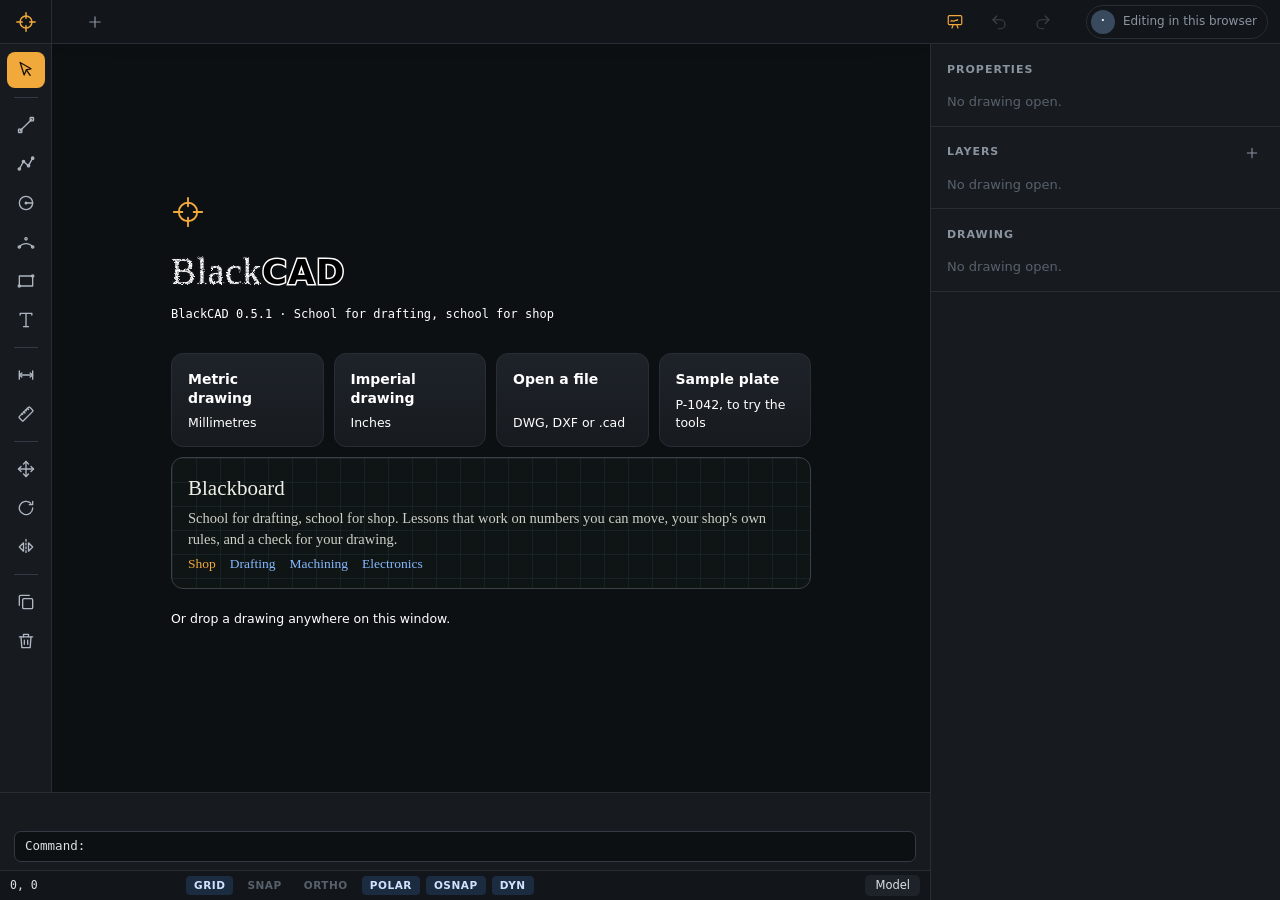
==== index.html @ 9c74df1a "Add files via upload" ====
<!doctype html>
<html lang="en">
<head>
<meta charset="utf-8">
<meta name="viewport" content="width=device-width, initial-scale=1, viewport-fit=cover, interactive-widget=resizes-content">
<meta name="theme-color" content="#121519">
<meta name="color-scheme" content="dark">
<meta name="description" content="BlackCAD: drafting that opens .dwg, .dxf and .cad, with a blackboard of shop lessons beside it.">
<meta name="application-name" content="BlackCAD">
<meta name="apple-mobile-web-app-title" content="BlackCAD">
<link rel="manifest" href="manifest.webmanifest">
<link rel="apple-touch-icon" href="icons/icon-192.png">
<title>BlackCAD</title>
<link rel="icon" href="[data-uri]" type="image/svg+xml">
<style>
/* CAD workspace, as the workspace mockups (2026-09-30) show it and
   DESIGN.md §2–§11 describes it: a near-black model space, dark quiet
   chrome, amber for the active tool and the running command, a black wordmark with a white outline, blue for
   selection, magenta for snapping. */
:root {
  --chrome: #121519;
  --panel: #171b20;
  --panel2: #1e2329;
  --edge: #282e36;
  --edge2: #333a43;
  --text: #dbe1e7;
  --muted: #8a949f;
  --faint: #58616b;
  --accent: #f2a93b;
  --accent-ink: #1a1206;
  --select: #3d8bff;
  --snap: #ff4fd8;
  --space: #0d1013;
  --ok: #3ddc84;
  --bad: #ff6b6b;
  --opt: #9cc8ff;
  --on-ink: #cfe3ff;
  --on-bg: #1b2b40;
  --on-edge: #2b4566;
  --dyn-bg: #16233a;
  --dyn-edge: #2f5690;
  --ui: system-ui, -apple-system, "Segoe UI", "Noto Sans", Roboto, "Helvetica Neue", sans-serif;
  --mono: ui-monospace, "SF Mono", "Cascadia Mono", "Noto Sans Mono", "DejaVu Sans Mono", Menlo, Consolas, monospace;
  color-scheme: dark;
}

* { box-sizing: border-box; }
html, body { margin: 0; height: 100%; background: var(--chrome); color: var(--text); font: 13px/1.35 var(--ui); overflow: hidden; }
button { font: inherit; color: inherit; background: none; border: 0; padding: 0; cursor: pointer; }
button:disabled { cursor: default; }
button:focus-visible, input:focus-visible { outline: 1px solid var(--select); outline-offset: -1px; }
svg { display: block; }
.num { font-family: var(--mono); font-variant-numeric: tabular-nums; }
.grow { flex: 1; }
[hidden] { display: none !important; }

/* ---------------------------------------------------------------- desktop grid */
#app {
  position: fixed; inset: 0;
  display: grid;
  grid-template-columns: 52px minmax(0, 1fr) 350px;
  grid-template-rows: 44px minmax(0, 1fr) 78px 30px;
  padding: env(safe-area-inset-top) env(safe-area-inset-right) env(safe-area-inset-bottom) env(safe-area-inset-left);
}
#top { grid-column: 1 / -1; grid-row: 1; display: flex; align-items: center; gap: 14px; padding-right: 12px; border-bottom: 1px solid var(--edge); min-width: 0; }
#rail { grid-column: 1; grid-row: 2; }
#stage { grid-column: 2; grid-row: 2; }
#side { grid-column: 3; grid-row: 2 / 5; }
#cmd { grid-column: 1 / 3; grid-row: 3; }
#stat { grid-column: 1 / 3; grid-row: 4; }
#pbar, #chips, #sheet { display: none; }

/* Top bar */
.mark { width: 52px; height: 100%; display: grid; place-items: center; border-right: 1px solid var(--edge); color: var(--accent); flex: none; }
.mark:hover { background: var(--panel); }
.mark svg { width: 22px; height: 22px; }
.tabs { display: flex; align-items: flex-end; height: 100%; gap: 2px; min-width: 0; overflow-x: auto; scrollbar-width: none; }
.tab { display: flex; align-items: center; gap: 8px; height: 34px; padding: 0 10px 0 14px; border-radius: 7px 7px 0 0; color: var(--muted); white-space: nowrap; border: 1px solid transparent; border-bottom: 0; cursor: pointer; flex: none; }
.tab:hover { color: var(--text); }
.tab.on { background: var(--panel); color: var(--text); border-color: var(--edge); position: relative; top: 1px; }
.dot { width: 7px; height: 7px; border-radius: 50%; background: var(--ok); flex: none; }
.dot.dirty { background: var(--accent); }
.tab .x { color: var(--faint); width: 18px; height: 18px; display: grid; place-items: center; border-radius: 4px; }
.tab .x:hover { color: var(--text); background: var(--panel2); }
.tab .x svg { width: 12px; height: 12px; }
.iconbtn { color: var(--muted); display: grid; place-items: center; width: 30px; height: 30px; border-radius: 6px; flex: none; }
.iconbtn:hover:not(:disabled) { color: var(--text); background: var(--panel2); }
.iconbtn:disabled { opacity: .35; }
.iconbtn svg { width: 18px; height: 18px; }
.iconbtn.sm { width: 24px; height: 24px; }
.iconbtn.sm svg { width: 16px; height: 16px; }
.saved { color: var(--muted); font-size: 12px; white-space: nowrap; }
.saved.dirty { color: var(--accent); }
.who { display: flex; align-items: center; gap: 8px; padding: 4px 10px 4px 4px; border: 1px solid var(--edge); border-radius: 999px; font-size: 12px; color: var(--muted); white-space: nowrap; }
.av { width: 24px; height: 24px; border-radius: 50%; background: #3a4a5e; color: #e5eef8; display: grid; place-items: center; font-size: 11px; font-weight: 600; }
.install { height: 28px; padding: 0 12px; border-radius: 6px; background: var(--accent); color: var(--accent-ink); font-weight: 600; font-size: 12px; }

/* Tool rail */
#rail { background: var(--panel); border-right: 1px solid var(--edge); display: flex; flex-direction: column; align-items: center; padding: 8px 0; gap: 3px; overflow-y: auto; scrollbar-width: none; }
.tool { width: 38px; height: 36px; display: grid; place-items: center; border-radius: 8px; color: #aeb7c1; flex: none; }
.tool svg { width: 20px; height: 20px; }
.tool:hover:not(:disabled):not(.on) { background: var(--panel2); color: var(--text); }
.tool.on { background: var(--accent); color: var(--accent-ink); }
.tool:disabled { color: var(--faint); opacity: .45; }
.sep { width: 24px; height: 1px; background: var(--edge2); margin: 6px 0; flex: none; }

/* Model space */
#stage { position: relative; overflow: hidden; background: var(--space); }
#canvas { position: absolute; inset: 0; width: 100%; height: 100%; touch-action: none; outline: none; cursor: none; }
.no-drawing #canvas { cursor: default; }
.chip { position: absolute; z-index: 2; display: flex; align-items: center; gap: 8px; background: rgba(23, 27, 32, .92); border: 1px solid var(--edge); border-radius: 8px; padding: 5px 10px; font-size: 12px; color: var(--muted); }
.crumb { left: 12px; top: 12px; }
.crumb b { color: var(--text); font-weight: 500; }
.views { right: 12px; top: 12px; padding: 3px; gap: 2px; }
.views .iconbtn { width: 30px; height: 28px; }
.no-drawing .chip { display: none; }
.tip { position: absolute; z-index: 3; display: flex; gap: 6px; font-size: 12px; pointer-events: none; white-space: nowrap; }
.snaptag { background: var(--snap); color: #2a0822; font-weight: 600; border-radius: 4px; padding: 1px 7px; }
.dyn { display: flex; gap: 4px; font-family: var(--mono); }
.dyn span { background: var(--dyn-bg); border: 1px solid var(--dyn-edge); color: #dbe8f7; border-radius: 4px; padding: 1px 7px; }
#drop-hint { position: absolute; inset: 12px; z-index: 6; border: 2px dashed var(--accent); border-radius: 12px; display: grid; place-items: center; background: rgba(13, 16, 19, .85); color: var(--accent); font-size: 15px; pointer-events: none; }

#welcome { position: absolute; inset: 0; z-index: 4; display: grid; place-items: center; padding: 16px; overflow-y: auto; }
#app:not(.no-drawing) #welcome { display: none; }
.welcome-card { width: min(640px, 100%); }
.wmark { color: var(--accent); margin-bottom: 18px; }
.wmark svg { width: 56px; height: 56px; stroke-width: 1.3; }
.wmark svg { width: 34px; height: 34px; }
.welcome-card h1 { margin: 0; font-size: 34px; font-weight: 650; letter-spacing: .04em; }
.welcome-card h1 { color: #000; -webkit-text-stroke: 3px #fff; paint-order: stroke fill; }
.welcome-card h1 .w { color: #fff; -webkit-text-stroke: 0; font-family: "Segoe Print", "Bradley Hand", "Chalkboard SE", "Marker Felt", "Comic Sans MS", cursive; font-weight: 400; font-size: 1.1em; letter-spacing: .02em; filter: url(#chalk); text-shadow: 0 0 1px rgba(255, 255, 255, .5); }
.welcome-card .sub { margin: 8px 0 30px; color: #fff; font: 12px/1.4 var(--mono); }
.welcome-actions { display: grid; grid-template-columns: repeat(auto-fit, minmax(150px, 1fr)); gap: 10px; }
.big { position: relative; text-align: left; padding: 16px 16px 15px; min-height: 84px; border: 1px solid var(--edge); border-radius: 12px; background: linear-gradient(180deg, var(--panel2), var(--panel)); display: flex; flex-direction: column; justify-content: space-between; gap: 6px; transition: border-color .15s, transform .15s, box-shadow .15s; }
.big:hover:not(:disabled) { border-color: var(--accent); transform: translateY(-1px); box-shadow: 0 8px 24px rgba(0, 0, 0, .35); }
.big:active:not(:disabled) { transform: translateY(0); }
.big:disabled { opacity: .4; }
.big b { font-weight: 600; font-size: 14px; color: #fff; }
.big span { color: #fff; font-size: 12.5px; line-height: 1.4; }
.hint { color: #fff; font-size: 12.5px; margin-top: 22px; }

/* Side panel: properties, layers, drawing */
#side { background: var(--panel); border-left: 1px solid var(--edge); overflow-y: auto; scrollbar-width: thin; scrollbar-color: var(--edge2) transparent; }
.side-grab { display: none; }
.sec { border-bottom: 1px solid var(--edge); padding: 14px 16px 12px; }
.sech { display: flex; align-items: center; justify-content: space-between; margin-bottom: 10px; min-height: 24px; }
.sech h2 { margin: 0; font-size: 11px; letter-spacing: .09em; text-transform: uppercase; color: var(--muted); font-weight: 600; }
.obj { display: flex; align-items: center; gap: 10px; margin-bottom: 10px; }
.obj .t { font-size: 15px; font-weight: 600; }
.pill { font-size: 11px; color: var(--muted); border: 1px solid var(--edge2); border-radius: 999px; padding: 1px 8px; display: inline-flex; align-items: center; gap: 6px; white-space: nowrap; }
.grp { font-size: 11px; color: var(--faint); margin: 8px 0 2px; }
.kv { display: flex; justify-content: space-between; align-items: center; gap: 12px; height: 25px; border-radius: 5px; padding: 0 6px; margin: 0 -6px; }
.kv .k { color: var(--muted); white-space: nowrap; }
.kv .v { font-family: var(--mono); font-variant-numeric: tabular-nums; font-size: 12.5px; text-align: right; overflow: hidden; text-overflow: ellipsis; white-space: nowrap; display: flex; align-items: center; gap: 6px; }
.kv .u { color: var(--faint); margin-left: 5px; font-size: 11px; }
.kv.ed { cursor: text; }
.kv.ed:hover { background: var(--panel2); }
.kv.edit { background: var(--panel2); outline: 1px solid var(--dyn-edge); }
.kv input { width: 120px; background: transparent; border: 0; color: var(--text); font: 12.5px var(--mono); text-align: right; outline: none; }
.sw { display: inline-block; width: 10px; height: 10px; border-radius: 2px; flex: none; }
.empty { color: var(--faint); margin: 2px 0; line-height: 1.5; }
.lay { display: grid; grid-template-columns: 14px minmax(0, 1fr) 56px 30px 22px 22px; align-items: center; gap: 6px; height: 30px; padding: 0 6px; margin: 0 -6px; border-radius: 6px; cursor: pointer; }
.lay:hover { background: rgba(30, 35, 41, .6); }
.lay.cur { background: var(--panel2); }
.lay .n { font-weight: 500; overflow: hidden; text-overflow: ellipsis; white-space: nowrap; }
.lay.off .n { color: var(--faint); }
.lay .c { color: var(--faint); font-size: 12px; text-align: right; font-family: var(--mono); }
.lay .lt svg { display: block; width: 56px; height: 8px; }
.lay .ib { width: 22px; height: 22px; display: grid; place-items: center; border-radius: 4px; color: var(--muted); }
.lay .ib:hover { color: var(--text); background: var(--edge); }
.lay .ib.dim { color: var(--faint); opacity: .6; }
.lay .ib svg { width: 15px; height: 15px; }
.curtag { font-size: 10px; color: var(--accent); margin-left: 6px; letter-spacing: .06em; font-weight: 600; }
.newlayer { width: 100%; margin-top: 6px; height: 28px; background: var(--space); border: 1px solid var(--edge2); border-radius: 6px; color: var(--text); padding: 0 8px; font: inherit; }
pre.summary { white-space: pre-wrap; font: 11.5px/1.5 var(--mono); color: var(--muted); margin: 8px 0 0; }

/* Command line */
#cmd { background: var(--panel); border-top: 1px solid var(--edge); padding: 6px 14px 8px; font-family: var(--mono); font-size: 12.5px; display: flex; flex-direction: column; justify-content: flex-end; gap: 3px; min-height: 0; position: relative; }
#history { color: var(--faint); overflow-y: auto; scrollbar-width: none; min-height: 0; line-height: 1.35; }
#history div { white-space: nowrap; overflow: hidden; text-overflow: ellipsis; }
#history .err { color: var(--bad); }
#history .ok { color: var(--muted); }
.in { display: flex; align-items: center; gap: 8px; background: var(--space); border: 1px solid var(--edge2); border-radius: 7px; padding: 5px 10px; position: relative; flex: none; }
.in:focus-within { border-color: var(--dyn-edge); }
#prompt { white-space: nowrap; color: var(--text); overflow: hidden; text-overflow: ellipsis; max-width: 70%; }
#prompt .p { color: var(--accent); }
#prompt .opt { color: var(--opt); cursor: pointer; }
#prompt .opt:hover { text-decoration: underline; }
#prompt .def { color: var(--muted); }
#cmd-input { flex: 1; min-width: 60px; background: transparent; border: 0; color: var(--text); font: inherit; outline: none; text-transform: uppercase; caret-color: var(--text); }
#suggest { position: absolute; bottom: calc(100% + 4px); left: 0; margin: 0; padding: 4px; list-style: none; background: var(--panel2); border: 1px solid var(--edge2); border-radius: 8px; min-width: 300px; z-index: 10; box-shadow: 0 10px 30px rgba(0, 0, 0, .5); }
#suggest li { display: flex; gap: 12px; padding: 4px 8px; border-radius: 5px; cursor: pointer; }
#suggest li b { width: 44px; color: var(--accent); font-weight: 600; }
#suggest li span { color: var(--muted); }
#suggest li.on { background: var(--edge); }

/* Status bar */
#stat { display: flex; align-items: center; gap: 6px; padding: 0 10px; border-top: 1px solid var(--edge); font-size: 11.5px; color: var(--muted); min-width: 0; }
.coords { min-width: 170px; color: var(--text); white-space: nowrap; overflow: hidden; text-overflow: ellipsis; }
#stat .st { flex: none; white-space: nowrap; }
@media (max-width: 1100px) { #app { grid-template-columns: 52px minmax(0, 1fr) 300px; } #aids { gap: 2px; } .tg { padding: 2px 5px; } }
#aids { display: flex; gap: 6px; }
.tg { padding: 2px 8px; border-radius: 4px; letter-spacing: .05em; font-weight: 600; font-size: 10.5px; color: var(--faint); }
.tg:hover { color: var(--muted); }
.tg.on { color: var(--on-ink); background: var(--on-bg); }
.st { padding: 3px 10px; border-radius: 5px; color: var(--muted); }
.st.on { background: var(--panel2); color: var(--text); }
.st:disabled { opacity: .6; }

/* Menu, number pad, toast */
#menu { position: fixed; z-index: 30; min-width: 250px; background: var(--panel2); border: 1px solid var(--edge2); border-radius: 8px; padding: 4px; box-shadow: 0 10px 30px rgba(0, 0, 0, .5); }
#menu button { display: flex; width: 100%; justify-content: space-between; gap: 24px; padding: 6px 10px; border-radius: 5px; text-align: left; }
#menu button:hover:not(:disabled) { background: var(--edge); }
#menu button:disabled { color: var(--faint); }
#menu kbd { font: 11px var(--mono); color: var(--faint); }
#menu hr { border: 0; border-top: 1px solid var(--edge2); margin: 4px 2px; }
#toast { position: fixed; z-index: 40; left: 50%; bottom: 120px; transform: translateX(-50%); background: var(--panel2); border: 1px solid var(--edge2); padding: 8px 14px; border-radius: 8px; max-width: min(560px, 92vw); box-shadow: 0 10px 30px rgba(0, 0, 0, .5); }
#toast.err { border-color: var(--bad); }
#numpad { position: fixed; z-index: 35; left: 0; right: 0; bottom: 0; background: var(--panel); border-top: 1px solid var(--edge2); border-radius: 18px 18px 0 0; padding: 12px 14px calc(14px + env(safe-area-inset-bottom)); box-shadow: 0 -10px 30px rgba(0, 0, 0, .55); }
#numpad .np-head { display: flex; align-items: baseline; justify-content: space-between; margin-bottom: 8px; }
#numpad .np-k { font-size: 12px; color: var(--muted); }
#numpad .np-v { font: 22px var(--mono); color: var(--text); background: var(--panel2); border: 1px solid var(--select); border-radius: 10px; padding: 8px 12px; margin-bottom: 10px; min-height: 46px; }
#numpad .np-keys { display: grid; grid-template-columns: repeat(4, 1fr); gap: 6px; }
#numpad .np-keys button { height: 48px; border-radius: 10px; background: var(--panel2); font: 18px var(--mono); }
#numpad .np-keys button.ok { background: var(--accent); color: var(--accent-ink); font: 600 15px var(--ui); }

/* ---------------------------------------------------------------- phone */
@media (max-width: 760px) {
  #app { display: flex; flex-direction: column; }
  #top, #rail, #stat, .views, .crumb { display: none; }
  #pbar { display: flex; align-items: center; gap: 6px; height: 56px; padding: 0 8px; background: var(--chrome); border-bottom: 1px solid var(--edge); flex: none; }
  #pbar .iconbtn { width: 40px; height: 40px; color: #c3ccd5; }
  #pbar .iconbtn svg { width: 22px; height: 22px; }
  .ttl { flex: 1; min-width: 0; }
  .ttl b { display: block; font-size: 16px; font-weight: 600; white-space: nowrap; overflow: hidden; text-overflow: ellipsis; }
  .ttl span { font-size: 12px; color: var(--muted); }
  #chips { display: flex; gap: 6px; padding: 10px 12px; background: var(--space); height: 46px; flex: none; align-items: center; }
  .no-drawing #chips { display: none; }
  #chip-aids { display: flex; gap: 6px; }
  .c { font-size: 11px; font-weight: 600; letter-spacing: .05em; padding: 4px 10px; border-radius: 999px; border: 1px solid var(--edge2); color: var(--faint); }
  .c.on { color: var(--on-ink); background: var(--on-bg); border-color: var(--on-edge); }
  .pos { margin-left: auto; font-size: 12px; color: var(--muted); white-space: nowrap; overflow: hidden; text-overflow: ellipsis; }
  #stage { flex: 1; min-height: 0; }
  #cmd { display: none; flex: none; }
  #app.typing #cmd { display: flex; }
  #history { max-height: 3.2em; }
  #sheet { display: block; flex: none; position: relative; z-index: 5; margin-top: -18px; background: var(--panel); border-top: 1px solid var(--edge2); border-radius: 18px 18px 0 0; padding: 8px 18px calc(12px + env(safe-area-inset-bottom)); box-shadow: 0 -10px 30px rgba(0, 0, 0, .45); }
  .no-drawing #sheet { display: none; }
  .handle { width: 40px; height: 4px; border-radius: 2px; background: var(--edge2); margin: 2px auto 10px; }
  .tools { display: flex; gap: 4px; margin: 0 -8px 10px; overflow-x: auto; scrollbar-width: none; }
  .pt { flex: 0 0 auto; width: 62px; display: flex; flex-direction: column; align-items: center; gap: 4px; padding: 8px 0 6px; border-radius: 12px; color: #aeb7c1; font-size: 11px; }
  .pt svg { width: 22px; height: 22px; }
  .pt.on { background: var(--accent); color: var(--accent-ink); font-weight: 600; }
  .pt:disabled { opacity: .35; }
  #sheet-obj .obj .t { font-size: 17px; }
  #sheet-obj .prompt-line { color: var(--muted); font-size: 13px; min-height: 20px; margin-bottom: 4px; }
  #sheet-obj .prompt-line b { color: var(--accent); font-weight: 600; }
  .grid2 { display: grid; grid-template-columns: 1fr 1fr; gap: 8px; }
  .f { background: var(--panel2); border: 1px solid var(--edge); border-radius: 10px; padding: 8px 12px; text-align: left; min-width: 0; }
  .f .k { font-size: 11px; color: var(--muted); }
  .f .v { font-size: 16px; margin-top: 2px; font-family: var(--mono); white-space: nowrap; overflow: hidden; text-overflow: ellipsis; }
  .f .u { font-size: 12px; color: var(--faint); margin-left: 4px; }
  .f.edit { border-color: var(--select); box-shadow: 0 0 0 1px var(--select) inset; }
  /* Layers and properties slide up over the drawing. */
  #side { position: fixed; left: 0; right: 0; bottom: 0; max-height: 72vh; z-index: 20; border: 0; border-top: 1px solid var(--edge2); border-radius: 18px 18px 0 0; box-shadow: 0 -12px 40px rgba(0, 0, 0, .6); transform: translateY(105%); transition: transform .2s ease; padding-bottom: env(safe-area-inset-bottom); }
  #side.open { transform: none; }
  .side-grab { display: block; width: 40px; height: 4px; border-radius: 2px; background: var(--edge2); margin: 10px auto 0; }
  #sec-props { display: none; }
  .lay { height: 40px; }
  #toast { bottom: 200px; }
}

/* ---------------------------------------------------------------- blackboard
   A pull-down classroom board over the model space. Black slate with a faint
   blueprint grid; white, blue and amber chalk. Subjects are tabs chalked along
   the top; controls live in the tray. */
#board-scrim { position: absolute; inset: 0; z-index: 7; background: rgba(4, 7, 7, .55); opacity: 0; pointer-events: none; transition: opacity .35s; }
#app.board-open #board-scrim { opacity: 1; pointer-events: auto; }

#board {
  --chalk: #eef0e8; --blue: #86b9ff; --amber: #f2a93b; --green: #8fe0a6; --rose: #ff8fa3;
  --slate: #0f1514;
  --hand: "Segoe Print", "Bradley Hand", "Chalkboard SE", "Chalkboard", "Marker Felt", "Comic Sans MS", "Patrick Hand", cursive;
  position: absolute; z-index: 8; top: 0; left: 50%;
  width: min(1080px, calc(100% - 24px)); height: min(calc(100% - 50px), 740px);
  transform: translate(-50%, -112%);
  transition: transform .75s cubic-bezier(.22, 1.18, .36, 1);
  display: flex; flex-direction: column; pointer-events: none; color: var(--chalk);
  container-type: inline-size; container-name: board;
}
#app.board-open #board { transform: translate(-50%, 0); pointer-events: auto; }
#board::before { /* the roller the board hangs from */
  content: ""; position: absolute; z-index: 2; left: -8px; right: -8px; top: -10px; height: 16px; border-radius: 8px;
  background: linear-gradient(#656d75, #2a2f35); box-shadow: 0 5px 12px rgba(0, 0, 0, .55);
}
#board .bb-frame {
  flex: 1; min-height: 0; display: flex; flex-direction: column; position: relative; overflow: hidden; overflow: clip;
  border: 9px solid #3a4046; border-top-width: 0; border-radius: 0 0 10px 10px;
  box-shadow: inset 0 0 0 1px #000, inset 0 0 70px rgba(0, 0, 0, .7), 0 26px 60px rgba(0, 0, 0, .65);
  background:
    radial-gradient(ellipse 55% 38% at 28% 18%, rgba(255, 255, 255, .05), transparent 70%),
    radial-gradient(ellipse 48% 34% at 78% 74%, rgba(255, 255, 255, .035), transparent 70%),
    linear-gradient(rgba(134, 185, 255, .075) 1px, transparent 1px) 0 0 / 120px 120px,
    linear-gradient(90deg, rgba(134, 185, 255, .075) 1px, transparent 1px) 0 0 / 120px 120px,
    linear-gradient(rgba(134, 185, 255, .035) 1px, transparent 1px) 0 0 / 24px 24px,
    linear-gradient(90deg, rgba(134, 185, 255, .035) 1px, transparent 1px) 0 0 / 24px 24px,
    var(--slate);
}

/* subjects, chalked along the top of the board */
#board .bb-tabs { flex: none; display: flex; align-items: flex-end; gap: 4px; padding: 14px 22px 0; overflow-x: auto; scrollbar-width: none; border-bottom: 2px solid rgba(238, 240, 232, .16); }
#board .bb-tabs .bbtab { flex: none; font: 400 19px/1 var(--hand); color: rgba(238, 240, 232, .55); padding: 6px 12px 9px; border-bottom: 3px solid transparent; margin-bottom: -2px; white-space: nowrap; }
#board .bb-tabs .bbtab:hover { color: var(--chalk); }
#board .bb-tabs .bbtab.on { color: var(--chalk); border-bottom-color: var(--amber); }
#board .bb-tabs .bbtab.cfg { font-size: 16px; margin-left: auto; }
#board .bb-tabs .short { display: none; }
#board .bb-tabs .bbtab:focus-visible { outline: 1px dashed var(--blue); outline-offset: -2px; }

#board .bb-main { flex: 1; min-height: 0; display: grid; grid-template-columns: minmax(0, 1.2fr) minmax(0, 1fr); gap: 0 26px; padding: 16px 28px 6px; font-family: var(--hand); }
#board .bb-main.index { grid-template-columns: minmax(0, 1fr); }
#board .bb-main.index .bb-fig { display: none; }
#board .bb-main.settings { grid-template-columns: minmax(0, 1fr) minmax(0, 1.05fr); }
#board .bb-fig { min-height: 0; min-width: 0; display: flex; align-items: center; }
#board .bb-fig svg { width: 100%; height: 100%; max-height: 100%; overflow: visible; }
#board .bb-main.settings .bb-fig { align-items: flex-start; overflow-y: auto; scrollbar-width: thin; scrollbar-color: #333a43 transparent; }
#board .bb-text { min-height: 0; min-width: 0; overflow-y: auto; scrollbar-width: thin; scrollbar-color: #333a43 transparent; padding-right: 6px; filter: url(#chalk-soft); }
#board h2 { margin: 0 0 8px; font: 400 27px/1.15 var(--hand); color: var(--chalk); text-wrap: balance; }
#board h3 { margin: 0 0 8px; font: 400 21px/1.2 var(--hand); color: var(--blue); }
#board .kicker { margin: 0 0 2px; font-size: 14px; letter-spacing: .04em; color: rgba(134, 185, 255, .85); }
#board .lede { margin: 0 0 12px; font-size: 17px; line-height: 1.38; color: rgba(238, 240, 232, .92); max-width: 52ch; }
#board .math { margin: 0 0 10px; padding: 6px 0 6px 14px; border-left: 3px solid var(--blue); font-size: 17px; line-height: 1.5; }
#board .math .ln { overflow-wrap: anywhere; }
#board .dim { color: var(--blue); }
#board .v { color: var(--amber); }
#board .ok { color: var(--green); }
#board .bad { color: var(--rose); }
#board .warn { color: var(--amber); }
#board .note { margin: 6px 0 0; font-size: 15px; color: rgba(238, 240, 232, .7); max-width: 52ch; line-height: 1.35; }
#board .basis { margin: 4px 0 6px; font-size: 14px; line-height: 1.35; color: rgba(134, 185, 255, .82); max-width: 54ch; }
#board .basis:empty { display: none; }
#board .basis::before { content: "Basis: "; color: rgba(134, 185, 255, .6); }
#board .ex { margin: 0 0 10px; padding: 7px 12px 8px; border: 2px dashed rgba(242, 169, 59, .55); border-radius: 12px 4px 12px 4px; font-size: 15.5px; line-height: 1.45; color: rgba(238, 240, 232, .88); }
#board .ex b { display: block; font-weight: 400; color: var(--amber); font-size: 14px; letter-spacing: .03em; }
#board #bb-ex:empty { display: none; }
#board .bb-row { display: flex; flex-wrap: wrap; align-items: center; margin: 2px 0 4px; }

/* controls: a dashed chalk line with an amber nub; the readout can be typed into */
#board .ctl { display: grid; grid-template-columns: 22px minmax(0, 1fr) auto; grid-template-areas: "s n o" "r r r"; align-items: baseline; gap: 0 8px; margin: 0 0 1px; font-size: 16px; }
#board .ctl .sym { grid-area: s; color: var(--blue); }
#board .ctl .nm { grid-area: n; color: rgba(238, 240, 232, .85); }
#board .ctl .out { grid-area: o; text-align: right; color: var(--amber); font: inherit; font-variant-numeric: tabular-nums; min-width: 84px; padding: 0 2px; border-bottom: 1px dashed transparent; }
#board .ctl .out:hover { border-bottom-color: rgba(242, 169, 59, .7); }
#board .ctl .out:focus-visible { outline: 1px dashed var(--blue); outline-offset: 2px; }
#board .ctl .out-in { grid-area: o; width: 96px; text-align: right; background: rgba(0, 0, 0, .35); border: 1px solid var(--amber); border-radius: 4px; color: var(--amber); font: 16px var(--hand); padding: 0 4px; }
#board .ctl input[type=range] { grid-area: r; }
#board .shoptag { font-style: normal; font-size: 11px; letter-spacing: .06em; color: var(--slate); background: rgba(134, 185, 255, .75); border-radius: 3px; padding: 0 4px; vertical-align: 2px; }
#board input[type=range] { -webkit-appearance: none; appearance: none; width: 100%; height: 20px; margin: 0; background: transparent; cursor: pointer; }
#board input[type=range]::-webkit-slider-runnable-track { height: 2px; background: repeating-linear-gradient(90deg, rgba(238, 240, 232, .75) 0 7px, transparent 7px 11px); }
#board input[type=range]::-moz-range-track { height: 2px; background: repeating-linear-gradient(90deg, rgba(238, 240, 232, .75) 0 7px, transparent 7px 11px); }
#board input[type=range]::-webkit-slider-thumb { -webkit-appearance: none; width: 12px; height: 22px; margin-top: -10px; border-radius: 3px; background: var(--amber); box-shadow: 0 0 0 2px var(--slate); }
#board input[type=range]::-moz-range-thumb { width: 12px; height: 22px; border: 0; border-radius: 3px; background: var(--amber); box-shadow: 0 0 0 2px var(--slate); }
#board input[type=range]:focus-visible { outline: 1px dashed var(--blue); outline-offset: 2px; }

/* chalk buttons inside the text column */
#board .chalkbtn { margin: 6px 10px 0 0; padding: 4px 14px 5px; font: 400 17px var(--hand); color: var(--chalk); border: 2px solid rgba(238, 240, 232, .8); border-radius: 255px 15px 225px 15px / 15px 225px 15px 255px; }
#board .chalkbtn:hover:not(:disabled) { border-color: var(--amber); color: var(--amber); }
#board .chalkbtn.on { border-color: var(--amber); color: var(--amber); }
#board .chalkbtn.try { border-color: rgba(143, 224, 166, .85); color: var(--green); }
#board .chalkbtn.try:hover:not(:disabled) { border-color: var(--green); color: #c4f2d1; }
#board .chalkbtn:disabled { opacity: .35; }
#board .chalkbtn:focus-visible { outline: 1px dashed var(--blue); outline-offset: 3px; }

/* a subject's index: units of lesson cards */
#board .bb-ix-head { display: flex; flex-wrap: wrap; justify-content: space-between; align-items: flex-end; gap: 4px 24px; margin-bottom: 6px; }
#board .bb-ix-head .lede { margin-bottom: 4px; max-width: 60ch; }
#board .bb-tools { display: flex; flex-wrap: wrap; align-items: center; margin-bottom: 4px; }
#board .bb-tools .chalkbtn { font-size: 16px; }
#board .prog { font-size: 15px; color: rgba(238, 240, 232, .65); margin-top: 6px; }
#board .prog.term { color: var(--amber); border: 2px dashed rgba(242, 169, 59, .6); border-radius: 10px; padding: 2px 10px; }
#board .bb-unit { margin: 14px 0 4px; }
#board .bb-unit h3 { display: flex; align-items: baseline; gap: 12px; flex-wrap: wrap; border-bottom: 2px dashed rgba(134, 185, 255, .35); padding-bottom: 4px; }
#board .bb-unit h3 span { font-size: 15px; color: rgba(238, 240, 232, .6); }
#board .lessons { list-style: none; margin: 8px 0 0; padding: 0; display: grid; grid-template-columns: repeat(auto-fill, minmax(230px, 1fr)); gap: 8px 14px; }
#board .lesson { position: relative; display: flex; flex-direction: column; gap: 3px; width: 100%; height: 100%; text-align: left; padding: 8px 12px 9px; border: 2px solid rgba(238, 240, 232, .22); border-radius: 12px 4px 14px 5px / 5px 14px 4px 12px; font-family: var(--hand); color: var(--chalk); }
#board .lesson b { display: block; font-weight: 400; font-size: 19px; line-height: 1.2; padding-right: 22px; }
#board .lesson span { font-size: 15px; line-height: 1.3; color: rgba(238, 240, 232, .72); }
#board .lesson em { font-style: normal; font-size: 13px; color: rgba(134, 185, 255, .8); margin-top: auto; }
#board button.lesson:hover { border-color: var(--amber); }
#board button.lesson:hover b { color: var(--amber); }
#board .lesson.done::after { content: "✓"; position: absolute; top: 6px; right: 10px; color: var(--green); font-size: 20px; }
#board .lesson.done em { color: var(--green); }
#board .lesson.later { border-style: dashed; border-color: rgba(238, 240, 232, .14); }
#board .lesson.later b { color: rgba(238, 240, 232, .72); }
#board .lesson.later span { color: rgba(238, 240, 232, .5); }
#board .lesson.later em { color: rgba(242, 169, 59, .7); }
#board .lesson:focus-visible { outline: 1px dashed var(--blue); outline-offset: 2px; }

/* shop settings */
#board .sets { margin: 10px 0 6px; }
#board .set { display: grid; grid-template-columns: minmax(0, 1fr) 88px 74px; align-items: center; gap: 2px 10px; padding: 3px 0; border-bottom: 1px dashed rgba(238, 240, 232, .1); font-size: 16px; }
#board .set .nm { color: rgba(238, 240, 232, .9); }
#board .set small { display: block; font-size: 13px; color: rgba(134, 185, 255, .75); }
#board .set input { width: 100%; background: rgba(0, 0, 0, .3); border: 1px solid rgba(238, 240, 232, .3); border-radius: 5px; color: var(--amber); font: 16px var(--hand); text-align: right; padding: 2px 6px; }
#board .set input:focus { outline: none; border-color: var(--amber); }
#board .set input.bad { border-color: var(--rose); color: var(--rose); }
#board .set .u { font-size: 14px; color: rgba(238, 240, 232, .6); white-space: nowrap; }

/* the shop card */
#board .card { width: 100%; font-family: var(--hand); }
#board .card-h { display: flex; flex-direction: column; margin-bottom: 6px; }
#board .card-h b { font-weight: 400; font-size: 24px; }
#board .card-h span { font-size: 15px; color: var(--blue); }
#board .card table { width: 100%; border-collapse: collapse; font-size: 15px; }
#board .card td { padding: 3px 6px 3px 0; border-bottom: 1px dashed rgba(238, 240, 232, .12); vertical-align: baseline; }
#board .card td.v { color: var(--amber); white-space: nowrap; text-align: right; padding-right: 10px; }
#board .card td.r { color: rgba(238, 240, 232, .55); font-size: 13px; }
#board .card tr.grp th { text-align: left; font-weight: 400; color: var(--blue); font-size: 17px; padding: 10px 0 2px; }

/* the SVG figure */
#board .bb-fig .ch { fill: none; stroke-width: 2.4; stroke-linecap: round; stroke-linejoin: round; }
#board .bb-fig .ch.thick { stroke-width: 6; }
#board .bb-fig .dsh { fill: none; stroke-width: 2; stroke-dasharray: 7 6; stroke-linecap: round; }
#board .bb-fig .fl { stroke: none; }
#board .bb-fig .lb { font-family: var(--hand); }
#board .c-w { stroke: var(--chalk); } #board .c-b { stroke: var(--blue); } #board .c-a { stroke: var(--amber); } #board .c-g { stroke: var(--green); } #board .c-r { stroke: var(--rose); }
#board .c-wt { fill: var(--chalk); } #board .c-bt { fill: var(--blue); } #board .c-at { fill: var(--amber); } #board .c-gt { fill: var(--green); } #board .c-rt { fill: var(--rose); }
#board .fl.c-bf { fill: rgba(134, 185, 255, .12); } #board .fl.c-af { fill: rgba(242, 169, 59, .22); } #board .fl.c-rf { fill: rgba(255, 143, 163, .14); } #board .fl.c-gf { fill: rgba(143, 224, 166, .14); } #board .fl.c-wf { fill: rgba(15, 21, 20, .95); }

#board .bb-fig:not(.live) .ch { stroke-dasharray: 1; stroke-dashoffset: 1; animation: bb-draw var(--t, .9s) ease-out var(--d, 0s) forwards; }
#board .bb-fig:not(.live) .dsh,
#board .bb-fig:not(.live) .lb,
#board .bb-fig:not(.live) .fl { opacity: 0; animation: bb-fade .5s ease-out calc(var(--d, 0s) + .15s) forwards; }
@keyframes bb-draw { to { stroke-dashoffset: 0; } }
@keyframes bb-fade { to { opacity: 1; } }

/* high contrast: no chalk grain on text, brighter and larger */
#board.hc { --chalk: #ffffff; --blue: #a9cfff; --amber: #ffbd52; --green: #a6f0bb; --rose: #ffa9b9; }
#board.hc .bb-text { filter: none; }
#board.hc .lede, #board.hc .math, #board.hc .ctl { font-size: 18px; }
#board.hc .lede, #board.hc .note, #board.hc .lesson span, #board.hc .ctl .nm, #board.hc .set .nm { color: #fff; }
#board.hc .basis, #board.hc .set small { color: var(--blue); font-size: 15px; }
#board.hc .bb-fig .ch { stroke-width: 3; }
#board.hc .bb-fig g[filter] { filter: none; }
#board.hc .bb-frame { background: #0b0f0e; }

/* the tray */
#board .bb-tray { flex: none; height: 48px; display: flex; align-items: center; gap: 10px; padding: 0 14px; background: linear-gradient(#2a2f35, #1b1f23); border-top: 1px solid #50575f; box-shadow: 0 -6px 14px rgba(0, 0, 0, .35); }
#board .stick { height: 24px; padding: 0 14px; border-radius: 4px; background: var(--chalk); color: #15191b; font: 600 12px/24px var(--ui); box-shadow: inset 0 -3px 0 rgba(0, 0, 0, .18), 0 1px 0 rgba(0, 0, 0, .5); white-space: nowrap; }
#board .stick:hover:not(:disabled) { filter: brightness(1.08); transform: translateY(-1px); }
#board .stick:disabled { opacity: .35; cursor: default; }
#board .stick.go { background: var(--amber); }
#board .stick.ghost { background: #3a4046; color: var(--text); box-shadow: inset 0 -3px 0 rgba(0, 0, 0, .25); }
#board .stick.ghost.on { background: #5a6470; color: #fff; }
#board .stick:focus-visible { outline: 2px solid var(--select); outline-offset: 2px; }
#board .bb-steps { display: flex; align-items: center; gap: 6px; margin-left: 4px; }
#board .bb-steps button { width: 26px; height: 8px; border-radius: 2px; background: #59616a; }
#board .bb-steps button.on { background: var(--chalk); }
#board .bb-steps button.done { background: #9aa3ac; }
#board .bb-steps button:focus-visible { outline: 2px solid var(--select); outline-offset: 3px; }
#board .bb-label { font: 12px var(--ui); color: var(--muted); white-space: nowrap; overflow: hidden; text-overflow: ellipsis; min-width: 0; }

/* the pull cord */
#board .bb-cord { position: absolute; left: 50%; bottom: -46px; width: 30px; height: 48px; transform: translateX(-50%); display: block; transition: transform .15s; }
#board .bb-cord i { position: absolute; left: 14px; top: 0; width: 2px; height: 30px; background: #98a1ab; }
#board .bb-cord b { position: absolute; left: 6px; top: 28px; width: 18px; height: 18px; border-radius: 50%; border: 3px solid #c3cad2; box-shadow: 0 2px 6px rgba(0, 0, 0, .6); }
#board .bb-cord:hover { transform: translateX(-50%) translateY(4px); }
#board .bb-cord:focus-visible b { border-color: var(--select); }

#bb-top-btn, #bb-phone-btn { color: var(--accent); }
#bb-top-btn.on, #bb-phone-btn.on { background: var(--panel2); }

@media (max-width: 1100px) {
  #board .bb-main { padding: 14px 20px 6px; gap: 0 18px; }
}
/* The board is as wide as the model space, so the tray and the two columns
   fold by the board's own width, not the window's. */
@container board (max-width: 900px) {
  #board .bb-steps { display: none; }
  #board .bb-label .long, #board .stick .long { display: none; }
}
@container board (max-width: 720px) {
  #board #bb-hc, #board #bb-print { display: none; }
  #board .stick { padding: 0 10px; }
  #board .bb-tray { gap: 7px; }
  #board .bb-main { grid-template-columns: minmax(0, 1fr); grid-template-rows: minmax(0, 36%) minmax(0, 1fr); gap: 6px; }
  #board .bb-main.index, #board .bb-main.settings { grid-template-rows: minmax(0, 1fr); }
  #board .bb-main.settings .bb-fig { display: none; }
}
@container board (max-width: 560px) {
  #board #bb-erase { display: none; }
}
@media (max-width: 760px) {
  #board { width: calc(100% - 12px); height: calc(100% - 56px); }
  #board .bb-tabs { padding: 10px 10px 0; gap: 0; }
  #board .bb-tabs .bbtab { font-size: 17px; padding: 5px 9px 8px; }
  #board .bb-tabs .bbtab.cfg { font-size: 15px; }
  #board .bb-main { grid-template-columns: minmax(0, 1fr); grid-template-rows: minmax(0, 34%) minmax(0, 1fr); padding: 12px 14px 6px; gap: 6px; }
  #board .bb-main.index { grid-template-rows: minmax(0, 1fr); }
  #board .bb-main.settings { grid-template-columns: minmax(0, 1fr); grid-template-rows: minmax(0, 1fr); }
  #board .bb-main.settings .bb-fig { display: none; }
  #board .bb-tray { gap: 6px; padding: 0 8px; }
  #board .bb-steps { display: none; }
  #board .stick { padding: 0 9px; }
  #board .stick .long, #board .bb-label .long, #board .bb-tabs .long { display: none; }
  #board .bb-tabs .short { display: inline; }
  #board #bb-hc, #board #bb-erase, #board #bb-print { display: none; }
  #board h2 { font-size: 23px; }
  #board .lede, #board .math { font-size: 16px; }
  #board .lessons { grid-template-columns: minmax(0, 1fr); }
  #board .set { grid-template-columns: minmax(0, 1fr) 76px 62px; }
}
@media (prefers-reduced-motion: reduce) {
  #board { transition: none; }
  #board .bb-fig:not(.live) .ch { animation: none; stroke-dasharray: none; stroke-dashoffset: 0; }
  #board .bb-fig:not(.live) .dsh, #board .bb-fig:not(.live) .lb, #board .bb-fig:not(.live) .fl { animation: none; opacity: 1; }
}

/* welcome: the blackboard card */
.big.bb-card { grid-column: 1 / -1; min-height: 96px; border-color: #3a4046; background:
    linear-gradient(rgba(134, 185, 255, .07) 1px, transparent 1px) 0 0 / 24px 24px,
    linear-gradient(90deg, rgba(134, 185, 255, .07) 1px, transparent 1px) 0 0 / 24px 24px,
    #0f1514; font-family: "Segoe Print", "Bradley Hand", "Chalkboard SE", "Chalkboard", "Marker Felt", "Comic Sans MS", cursive; }
.big.bb-card b { font-weight: 400; font-size: 21px; color: #eef0e8; }
.big.bb-card span { font-size: 14.5px; color: rgba(238, 240, 232, .85); }
.big.bb-card i { font-style: normal; display: flex; flex-wrap: wrap; gap: 6px 14px; font-size: 13.5px; color: #86b9ff; }
.big.bb-card i u { text-decoration: none; }
.big.bb-card i u:first-child { color: #f2a93b; }

/* printing a shop card, a brake table or a lesson sheet */
#print-sheet { display: none; }
@media print {
  html.printing, html.printing body { height: auto !important; overflow: visible !important; background: #fff !important; }
  html.printing body > *:not(#print-sheet) { display: none !important; }
  html.printing #print-sheet { display: block; color: #111; font: 11pt/1.35 Georgia, "Times New Roman", serif; padding: 0; }
  #print-sheet header { display: flex; justify-content: space-between; font: 9pt system-ui, sans-serif; color: #555; border-bottom: 1px solid #999; padding-bottom: 4pt; }
  #print-sheet h1 { font-size: 18pt; margin: 10pt 0 2pt; }
  #print-sheet h2 { font-size: 12.5pt; margin: 0 0 3pt; }
  #print-sheet .sub { margin: 0 0 8pt; color: #444; }
  #print-sheet footer { margin-top: 10pt; font: 8.5pt system-ui, sans-serif; color: #555; border-top: 1px solid #999; padding-top: 4pt; }
  #print-sheet table { width: 100%; border-collapse: collapse; font-size: 10pt; }
  #print-sheet td, #print-sheet th { border-bottom: 1px solid #ccc; padding: 3pt 6pt 3pt 0; text-align: left; }
  #print-sheet td.v { text-align: right; font-weight: 600; white-space: nowrap; }
  #print-sheet td.r { color: #555; font-size: 9pt; }
  #print-sheet tr.grp th { border: 0; padding-top: 8pt; font-size: 11pt; }
  #print-sheet table.grid th, #print-sheet table.grid td { text-align: right; }
  #print-sheet .card-h { display: none; }
  #print-sheet .pstep { display: grid; grid-template-columns: 44% 1fr; gap: 10pt; padding: 6pt 0; border-bottom: 1px solid #ddd; break-inside: avoid; }
  #print-sheet .pfig svg { width: 100%; height: auto; max-height: 2.4in; }
  #print-sheet .pstep p { margin: 0 0 4pt; }
  #print-sheet .pmath { border-left: 2pt solid #4a7bc0; padding-left: 6pt; margin: 2pt 0 4pt; }
  #print-sheet .pbasis { font-size: 9pt; color: #555; }
  #print-sheet .ok { color: #17803d; } #print-sheet .bad { color: #b3263b; } #print-sheet .warn, #print-sheet .v { color: #9a5b00; } #print-sheet .dim { color: #2f5f9e; }
  #print-sheet g[filter] { filter: none; }
  #print-sheet .ch { fill: none; stroke-width: 2.2; stroke-linecap: round; stroke-linejoin: round; }
  #print-sheet .ch.thick { stroke-width: 5; }
  #print-sheet .dsh { fill: none; stroke-width: 1.8; stroke-dasharray: 7 6; }
  #print-sheet .fl { stroke: none; }
  #print-sheet .lb { font-family: Georgia, serif; }
  #print-sheet .c-w { stroke: #111; } #print-sheet .c-b { stroke: #2f5f9e; } #print-sheet .c-a { stroke: #b06d00; } #print-sheet .c-g { stroke: #17803d; } #print-sheet .c-r { stroke: #b3263b; }
  #print-sheet .c-wt { fill: #111; } #print-sheet .c-bt { fill: #2f5f9e; } #print-sheet .c-at { fill: #b06d00; } #print-sheet .c-gt { fill: #17803d; } #print-sheet .c-rt { fill: #b3263b; }
  #print-sheet .fl.c-bf { fill: rgba(47, 95, 158, .1); } #print-sheet .fl.c-af { fill: rgba(176, 109, 0, .15); } #print-sheet .fl.c-rf { fill: rgba(179, 38, 59, .1); } #print-sheet .fl.c-gf { fill: rgba(23, 128, 61, .1); } #print-sheet .fl.c-wf { fill: #fff; }
  #print-sheet { --slate: #fff; }
  @page { margin: 14mm; }
}
</style>
<script>globalThis.CAD_CORE_WASM = "AGFzbQEAAAAB1QVYYAN/f38Bf2ACf38Bf2ACf38AYAJ/fgF/YAF/AGADf39/AGABfwF/YAZ/f39/f38Bf2AFf39/f38AYAR/f39/AX9gAABgAAF/YAV/f39/fwF/YAd/f39/f39/AX9gF39/f39/f39/f39/f39/f39/f39/f39/AX9gE39/f39/f39/f39/f39/f39/f38Bf2AIf39/f39/f38Bf2AEf3x/fwF/YAR/f39/AGADf39+AGAGf39/f39/AGACf3wAYAJ/fgBgBH9/f34AYAF/AX5gBX98fHx8AGAGf3x8fHx8AGAIf3x8fHx8fHwAYAR/f3x8AGADf35/AGAFf39/f34AYAV/f35+fwBgA39/fgF/YAR/f35/AGAHf398fHx8fwBgBH98f38AYAV/f3x8fABgBn9/fHx8fwBgBn9/f3x/fwF/YAl/f39/f35/f38AYAd/f39/f39/AGAFf39/fn8AYAN+fn8BfmAHf39/f35/fwBgBn9/f398fABgAXwBf2AEfn5/fwF+YAR/f398AXxgBH9/f38BfmACf38BfmADf35/AX5gA39/fwF+YAR/f39+AX5gAX8BfGADf398AGAEf39/fABgA398fwBgA398fABgA39+fgBgB39/fHx8fHwAYAN+fn4BfmAGf39/f39/AX5gB3x8fHx/f38AYAZ/f39/f3wAYAJ/fwF8YAd/f398f39+AGAIf39/f3x/f34AYAZ/f39/f34AYAh/f39/f39/fwBgBn9/f35/fgBgBX9/f398AGAIf3x/f39/f38AYAl/fHx8fHx8f38AYAd/fHx8fH9/AGAKf3x8fHx8fH9/fwBgBX98f39/AGAJf39/f39/f39+AGAFf3x/f38Bf2AJf39/f39/fn5+AGABfAF8YAJ9fQF9YAV/fn5+fgBgA35/fgF+YAJ8fAF8YAF9AX1gAnx/[base64]/[base64]/[base64]/A74DvAOwA9sIhQEXFYEBDHcYlAHHAZIB1AOcAcQBwwHcA8gBhgGoAcsBmwHFAeEDxgOXAcwBuQMNuAOgAd8C4ALhAt4C5gPyBfMF9AXIA8oDzgPSA90D3wPYA9kD0APiA7oDuwOKBe8H8QftB+4HPtUI1gjsCPUI9gjzCIMJhAmFCYYJ/gj/CIAJgQn7CPwIggmGBf8EgAWBBYIFgwWEBYUF/gQKrJBwpgkrAQF/AkAgABCBgICAACIBRQ0AQQBBACgC6LXIgAAgAGo2Aui1yIAACyABC+0mAgh/AX4CQAJAAkACQCAAQfUBSQ0AAkAgAEHM/3tNDQBBAA8LIABBC2oiAUF4cSECQQAoAoC6yIAAIgNFDQJBHyEEIABB9f//B08NASACQSYgAUEIdmciAGt2QQFxIABBAXRrQT5qIQQMAQsCQAJAAkACQAJAAkBBACgC/[base64]/LnIgAALIAIgAEEDcjYCBCACIABqIgAgACgCBEEBcjYCBCACQQhqDwsCQAJAIAAgAXRBAiABdCIAQQAgAGtycWgiCEEDdCIBQfS3yIAAaiIHIAFB/LfIgABqKAIAIgAoAggiBkYNACAGIAc2AgwgByAGNgIIDAELQQAgBUF+IAh3cTYC/LnIgAALIAAgAkEDcjYCBCAAIAJqIgUgASACayIHQQFyNgIEIAAgAWogBzYCAAJAQQAoAoS6yIAAIgFFDQBBACgCjLrIgAAhAgJAAkBBACgC/LnIgAAiBkEBIAFBA3Z0IghxDQBBACAGIAhyNgL8uciAACABQXhxQfS3yIAAaiIBIQYMAQsgAUF4cSIBQfS3yIAAaiEGIAFB/[base64]/HzYCpLrIgABBACAINgLot8iAAEEAIAU2AuS3yIAAQQBB9LfIgAA2AoC4yIAAQQBB/LfIgAA2Aoi4yIAAQQBB9LfIgAA2Avy3yIAAQQBBhLjIgAA2ApC4yIAAQQBB/[base64]/[base64]/LnIgAAgAEH4AXFB9LfIgABqIgAhBwwBCyAAQfgBcSIAQfS3yIAAaiEHIABB/[base64]/[base64]/HyEBDAELQQAhAQNAIAFBAWohASAAKAIIIgANAAsgAUH/HyABQf8fSxshAQtBACABNgKkusiAACAEIAJNDQFBAEF/[base64]/x9LGyEBC0EAIAE2AqS6yIAADwsLFQAgACABQQF0QQFyIAIQrICAgAAAC68GAQZ/[base64]/[base64]/LnIgAAPCyACIAM2AhgCQCAAKAIQIgFFDQAgAiABNgIQIAEgAjYCGAsgACgCFCIBRQ0AIAIgATYCFCABIAI2AhgPCw8LQQBBACgCgLrIgABBfiAAKAIcd3E2AoC6yIAAC/AGAQR/[base64]/QQEhA0EAIQQCQAJAAkACQCACDgIDAAELQQEhBEEBIQMgAS0AACIFQVVqDgMCAQIBCyABLQAAIQULIAEgBUH/AXFBK0YiBGohAQJAIAIgBGsiAkEDSQ0AQQAhBANAAkAgAg0AQQAhAwwDCyABLQAAIQUCQAJAIARB/wFxQQpsIgRBCHYNAEEBIQMgBUFQaiIFQQpJDQFBASEEDAQLQQEhA0ECQQEgBUFQakH/AXFBCkkbIQQMAwsgAUEBaiEBIAJBf2ohAiAEQf8BcSAFQf8BcWoiBEH/[base64]/AoAAAsgACACNgIIIAAgAzYCBCAAIAI2AgAPCyAAIAEgAhCKgICAAA8LQQBBAToA2LbIgAAAC6sEAQd/[base64]/cCAACABIAIQgoGAgAANAQsgACADKAIINgIIIAAgAykCADcCACADQRBqJICAgIAADwtB9PzAgABB1gAgA0EPakHk/MCAAEHM/[base64]/aiEAIANBBHZB/x9xIgMNAAsgAUEBQaiLxoAAQQIgAkEIaiAAakF/akEFIABrEI+AgIAAIQAMAQsgAC8BACEDQQUhAANAIAJBDGogAGpBfmogA0EPcUGqi8aAAGotAAA6AAAgAEF/aiEAIANBBHZB/x9xIgMNAAsgAUEBQaiLxoAAQQIgAkEMaiAAakF/akEFIABrEI+AgIAAIQALIAJBEGokgICAgAAgAAuyAgEFfyOAgICAAEEQayICJICAgIAAAkACQCAALwEAIgAgAMEiA0EPdSIAcyAAayIEQf//A3EiBUHoB0kNAEEBIQAgAiAEIAVBkM4AbiIFQZDOAGxrIgRB//8DcUHkAG4iBkEBdC8A4InGgAA7AAwgAiAEIAZB5ABsa0H//wNxQQF0LwDgicaAADsADgwBC0EFIQACQCAFQQpPDQAgBCEFDAELIAIgBCAEQf//A3FB5ABuIgVB5ABsa0H//wNxQQF0LwDgicaAADsADkEDIQALAkACQCADRQ0AIAVB//8DcUUNAQsgAkELaiAAQX9qIgBqIAVB//8DcUEBdC0A4YnGgAA6AAALIAEgA0F/SkEBQQAgAkELaiAAakEFIABrEI+AgIAAIQAgAkEQaiSAgICAACAAC4cFAgZ/AX5BK0GAgMQAIAAoAggiBkGAgIABcSIHGyEIIAdBFXZBASABGyAFaiEHAkACQCAGQYCAgARxDQBBACECDAELAkACQCADDQBBACEJDAELIAIsAABBv39KIQkgA0EBRg0AIAkgAiwAAUG/f0pqIQkLIAkgB2ohBwsgCEEtIAEbIQoCQAJAIAcgAC8BDCILTw0AAkACQAJAIAZBgICACHENACALIAdrIQtBACEBQQAhCQJAAkACQCAGQR12QQNxDgQCAAEAAgsgCyEJDAELIAtB/v8DcUEBdiEJCyAGQf///wBxIQggACgCBCEHIAAoAgAhAANAIAFB//8DcSAJQf//A3FPDQJBASEGIAFBAWohASAAIAggBygCEBGBgICAAICAgIAARQ0ADAULCyAAIAApAggiDKdBgICA/3lxQbCAgIACcjYCCEEBIQYgACgCACIIIAAoAgQiCSAKIAIgAxDoiICAAA0DQQAhASALIAdrQf//A3EhBwNAIAFB//8DcSAHTw0CQQEhBiABQQFqIQEgCEEwIAkoAhARgYCAgACAgICAAEUNAAwECwtBASEGIAAgByAKIAIgAxDoiICAAA0CIAAgBCAFIAcoAgwRgICAgACAgICAAA0CIAsgCWtB//8DcSEJQQAhAQNAAkAgAUH//[base64]/[base64]/akEDIABrEI+AgIAAIQAMAQsgAC0AACEDQQMhAANAIAJBDmogAGpBfmogA0EPcUGqi8aAAGotAAA6AAAgAEF/aiEAIANBBHZBD3EiAw0ACyABQQFBqIvGgABBAiACQQ5qIABqQX9qQQMgAGsQj4CAgAAhAAsgAkEQaiSAgICAACAAC5oCAQJ/[base64]//wNxQeQAbiIGQQF0LwDgicaAADsADCACIAUgBkHkAGxrQf//A3FBAXQvAOCJxoAAOwAODAELQQUhAyAAIQQgAEEKSQ0AIAIgACAAQeQAbiIEQeQAbGtB//8DcUEBdC8A4InGgAA7AA5BAyEDCwJAAkAgAEUNACAERQ0BCyACQQtqIANBf2oiA2ogBEEBdC0A4YnGgAA6AAALIAFBAUEBQQAgAkELaiADakEFIANrEI+AgIAAIQAgAkEQaiSAgICAACAAC4wCAQJ/I4CAgIAAQRBrIgIkgICAgAACQAJAAkAgASgCCCIDQYCAgBBxDQAgA0GAgIAgcQ0BIAAgARCUgICAACEADAILIAAoAgAhA0EJIQADQCACQQhqIABqQX5qIANBD3EtAPiox4AAOgAAIABBf2ohACADQQR2IgMNAAsgAUEBQaiLxoAAQQIgAkEIaiAAakF/akEJIABrEI+AgIAAIQAMAQsgACgCACEDQQkhAANAIAJBCGogAGpBfmogA0EPcS0AqovGgAA6AAAgAEF/aiEAIANBBHYiAw0ACyABQQFBqIvGgABBAiACQQhqIABqQX9qQQkgAGsQj4CAgAAhAAsgAkEQaiSAgICAACAAC78CAQd/I4CAgIAAQRBrIgIkgICAgABBCiEDIAAoAgAiBCEFAkAgBEHoB0kNAEEKIQMgBCEFA0AgAkEGaiADaiIGQXxqIAUiACAAQZDOAG4iBUGQzgBsayIHQf//A3FB5ABuIghBAXQvAOCJxoAAOwAAIAZBfmogByAIQeQAbGtB//8DcUEBdC8A4InGgAA7AAAgA0F8aiEDIABB/6ziBEsNAAsLAkACQCAFQQlLDQAgBSEADAELIAJBBmogA0F+aiIDaiAFIAVB//8DcUHkAG4iAEHkAGxrQf//A3FBAXQvAOCJxoAAOwAACwJAAkAgBEUNACAARQ0BCyACQQZqIANBf2oiA2ogAEEBdC0A4YnGgAA6AAALIAFBAUEBQQAgAkEGaiADakEKIANrEI+AgIAAIQMgAkEQaiSAgICAACADC6kCAQZ/[base64]/cUGAf3IhBgJAIAFB//8DSw0AIAQgBToAAiAEIAY6AAEgBCAHQeABcjoAAAwCCyAEIAU6AAMgBCAGOgACIAQgB0E/[base64]/gYCAAAJAIAUoAgRBAUcNACAFKAIIIAUoAgwQwIGAgAAACyAFKAIIIQQgACACNgIAIAAgBDYCBCAFQRBqJICAgIAAC14BAX8CQAJAAkAgAiAAKAIAIAAoAggiA2tNDQAgACADIAJBAUEBEJaAgIAAIAAoAgghAwwBCyACRQ0BCyACRQ0AIAAoAgQgA2ogASAC/AoAAAsgACADIAJqNgIIQQALLQACQCAALQAADQAgAUHYqceAAEEFEJmAgIAADwsgAUHdqceAAEEEEJmAgIAAC58FAQd/[base64]/SmogCEECaiwAAEG/f0pqIAhBA2osAABBv39KaiEFIAQgB0EEaiIHRw0ACyAGRQ0ECyABIAdqIQgDQCAFIAgsAABBv39KaiEFIAhBAWohCCAGQX9qIgYNAAwECwsgASACaiEHQQAhAiABIQggBCEGA0AgCCIFIAdGDQICQAJAIAUsAAAiCEF/TA0AIAVBAWohCAwBCwJAIAhBYE8NACAFQQJqIQgMAQsgBUEEQQMgCEFvSxtqIQgLIAggBWsgAmohAiAGQX9qIgYNAAsLQQAhBgsgBCAGayEFCyAFIAAvAQwiCE8NACAIIAVrIQlBACEFQQAhBAJAAkACQCADQR12QQNxDgQCAAECAgsgCSEEDAELIAlB/v8DcUEBdiEECyADQf///wBxIQcgACgCBCEGIAAoAgAhAAJAA0AgBUH//wNxIARB//8DcU8NAUEBIQggBUEBaiEFIAAgByAGKAIQEYGAgIAAgICAgAANAwwACwtBASEIIAAgASACIAYoAgwRgICAgACAgICAAA0BIAkgBGtB//8DcSECQQAhBQNAAkAgBUH//wNxIAJJDQBBAA8LQQEhCCAFQQFqIQUgACAHIAYoAhARgYCAgACAgICAAA0CDAALCyAAKAIAIAEgAiAAKAIEKAIMEYCAgIAAgICAgAAhCAsgCAsUACABIAAoAgQgACgCCBCZgICAAAscACAAKAIEIAAoAgggASgCACABKAIEEJyAgIAAC68HAQt/I4CAgIAAQRBrIgQkgICAgABBASEFAkAgAkEiIAMoAhAiBhGBgICAAICAgIAADQACQAJAAkAgAQ0AQQAhAUEAIQcMAQtBACEIQQAhCSABIQogACELA0AgCyAKaiEMQQAhBwJAAkADQCALIAdqIg0tAAAiDkGBf2pB/wFxQaEBSQ0BIA5BIkYNASAOQdwARg0BIAogB0EBaiIHRw0ACyAJIApqIQkMAQsCQAJAIA0sAAAiDkF/[base64]/wFxQQFGDQACQAJAAkAgByAISQ0AAkAgCEUNAAJAIAggAUkNACAIIAFHDQIMAQsgACAIaiwAAEG/f0wNAQsCQCAHRQ0AAkAgByABSQ0AIAcgAUYNAQwCCyAAIAdqLAAAQb9/[base64]/f0wNAgsCQCAJDQBBACEBDAELAkAgCSABSQ0AIAkgAUYNASAHIQgMAgsCQCAAIAlqLAAAQb9/Sg0AIAchCAwCCyAJIQELIAIgACAHaiABIAdrIAMoAgwRgICAgACAgICAAA0BIAJBIiAGEYGAgIAAgICAgAAhBQwBCyAAIAEgCCAJQfSpx4AAENeBgIAAAAsgBEEQaiSAgICAACAFC7gEAQx/IAEtAB0hAiABKAIYIQMgASgCECEEIAEoAgQhBSABLQAcIQYgASgCFCEHIAEoAgghCCABKAIAIQkCQANAIAkhCkEAIQsCQCACQQFxRQ0ADAILAkACQCAEIAdGDQADQCADIQwCQAJAIAQiAywAACICQX9MDQAgA0EBaiEEIAJB/wFxIQIMAQsgAy0AAUE/cSEEIAJBH3EhCQJAIAJBX0sNACAJQQZ0IARyIQIgA0ECaiEEDAELIARBBnQgAy0AAkE/cXIhBAJAIAJBcE8NACAEIAlBDHRyIQIgA0EDaiEEDAELIARBBnQgAy0AA0E/cXIgCUESdEGAgPAAcXIhAiADQQRqIQQLIAQgA2sgDGohAwJAAkACQCACQXdqIglBF0sNAEEBIAl0QZ+AgARxDQELIAJBgAFJDQECQAJAAkACQCACQQh2IglBamoOGwMFBQUFBQUFBQUBBQUFBQUFBQUFBQUFBQUFAAILIAJBgOAARw0EDAMLIAJB/wFxLQDYsMeAAEECcUUNAwwCCyAJDQIgAkH/[base64]/[base64]/JDIgABBLkGskciAABCEgICAAAALQbyRyIAAQS5B7JHIgAAQhICAgAAAC+IJAw1/[base64]/sCAABDXgYCAAAALIAYgCEG8gsGAABCmgICAAAALIBEgBUHMgsGAABCmgICAAAALIAUgFiAHaiIGIAUgBksbIAVB3ILBgAAQpoCAgAAACyARQQFxGgsgAiEGCyABIAZqIRECQAJAAkACQCACIAZrIgcOAgMAAQsgES0AACIGQVVqDgMCAQIBCyARLQAAIQYLIBEgBkH/AXFBK0YiBWohBgJAAkAgByAFayIRQRFJDQBCACEQDAELQgAhECARRQ0DA0AgBi0AACIHQb9/akFfcUEKaiAHQVBqIAdBOUsbIgdBD0sNAiAGQQFqIQYgEEIEhiAHrYQhECARQX9qIhENAAwECwsDQCAQQv//////////D1YNASAGLQAAIgdBv39qQV9xQQpqIAdBUGogB0E5SxsiB0EQTw0BIAZBAWohBiAQQgSGIAethCEQIBFBf2oiEUUNAwwACwsgA0GBgICAAK1CIIYgA0EIaq2ENwMQIABBBGpBqcXAgAAgA0EQahCKgICAAEEBIQYMAgsgBCAFIAYgBUG4/sCAABDXgYCAAAALIAAgEDcDCEEAIQYLIAAgBjYCACADQdAAaiSAgICAAAuhAwUBfwF+An8BfAN/I4CAgIAAQTBrIgIkgICAgABCACEDAkACQAJAIAEoAgAiBCABKAIERg0AIAEoAgghBSABIARBCGo2AgAgBCgCACEBIAIgBEEEaigCACIENgIcIAIgATYCGCACQSBqIAEgBBChgICAAAJAAkAgAi0AIEEBRg0AIAIrAygiBr1C////////////AINCgICAgICAgPj/[base64]/JDIgABBLkGskciAABCEgICAAAALQbyRyIAAQS5B7JHIgAAQhICAgAAAC/shCAN/AX4BfwJ+Bn8CfgF8A38jgICAgABBwAxrIgMkgICAgAACQAJAIAINACAAQQA6AAFBASEEDAELAkACQAJAAkAgAS0AACIFQVVqDgMAAQABC0EBIQQgAkF/aiICRQ0BIAFBAWohAQtCACEGIAEhBCACIQcCQAJAAkACQAJAAkACQAJAAkAgAkEISQ0AQgAhBiABIQQgAiEHA0AgBCkAACIIQsaMmbLkyJGjxgB8IAhC0J+//vz58+dPfCIIhEKAgYKEiJCgwIB/g1BFDQEgCEIKfiAIQgiIfCIIQhCIQv+BgIDwH4NCgYCAgIDiCX4gCEL/gYCA8B+DQuSAgICAyNAHfnxCIIggBkKAwtcvfnwhBiAEQQhqIQQgB0F4aiIHQQdLDQALIAcNAEIAIQlBASEKDAELA0AgBC0AACILQVBqIgxB/wFxQQlLDQIgBkIKfiAMrUL/AYN8IQZBASEKIARBAWohBCAHQX9qIgcNAAtCACEJC0EAIQcgAiELQgAhCAwBCyACIAdrIQ0CQAJAIAtB/wFxQS5GDQBCACEIQQAhCyAHIQwMAQsgBEEBaiEEIAdBf2ohCgJAAkACQAJAAkAgB0EJTg0AIAohDAwBCyAKIQwDQCAEKQAAIghCxoyZsuTIkaPGAHwgCELQn7/+/Pnz5098IgiEQoCBgoSIkKDAgH+DUEUNAiAIQgp+IAhCCIh8IghCEIhC/4GAgPAfg0KBgICAgOIJfiAIQv+BgIDwH4NC5ICAgIDI0Ad+fEIgiCAGQoDC1y9+fCEGIARBCGohBCAMQXhqIgxBB0sNAAsLIAxFDQELIAQiCyAMaiEEA0ACQCALLQAAQVBqIg5B/wFxQQlNDQAgCyEEDAMLIAZCCn4gDq1C/[base64]/[base64]/aiIODQALCwJAIAtBAU4NAEEAIQQMAQtBACACayEMQgAhBiABIQQCQAJAAkACQAJAA0AgDCELIAQtAABBUGoiDkH/AXFBCUsNASAEQQFqIQQgC0EBaiEMAkAgBkIKfiAOrUL/AYN8IgZC//+Pu7rWrfANVg0AIAwNAQsLIAZC//+Pu7rWrfANVg0DIAtBf0YNAkEAIAxrIQcMAQtBACALayEHCwJAIAdBf2oiDg0AQQAgDmshBAwDCyAEQQFqIQQgDiEHA0ACQCAELQAAQVBqIgxB/wFxQQlNDQAgByAOayEEDAQLIAdBf2ohCwJAIAZCCn4gDK1C/wGDfCIGQv//j7u61q3wDVYNACAEQQFqIQQgB0EBRyEMIAshByAMDQELCyALIA5rIQQMAgtBAUEAQQBBjL/[base64]/CARKIhEgwCCwJAAkACQCACQX1qDgYBBgYGBgAGCyABKQAAQt+///79+/fvX4NCyZyZyuSpkqrZAFINBUQAAAAAAADwfyESDAELAkAgATMAACABMQACQhCGhELfv/[base64]/wFxQQlLDQMgASAEaiEKIARBf3MgAmohDEEAIQQDQAJAIARB/wVLDQAgDyAEaiANOgAACyAKIARqQQFqIQsgBEEBaiEHAkAgDCAERg0AIA5Bf2ohDiAHIQQgCy0AACILQVBqIg1B/wFxQQlLDQQMAQsLIBMgBzYCAEEAIQ9BACENDAgLIAdBf2ohByACIARBAWoiBEcNAAtBACEKDAgLIAogB2ohDCADIAc2ArAGQQAhDyALQf8BcUEuRg0BIA4hDSAMIQsMBQsCQCALQS5GDQBBACEKQQAhDwwGCyAMQQFqIQsgDkF/[base64]//vz58+dPfCIGhEKAgYKEiJCgwIB/[base64]/wVLDQAgFSAEaiAOOgAACwJAIA8gBEYNACANQX9qIQ0gBEEBaiEMIBQgBGotAABBUGoiDkH/AXFBCUsNAgwBCwtBACENCyALIARqQQFqIQsgE0EBaiEHCyADIAc2ArAGCyADIA0gCmsiDzYCtAYLAkACQAJAIAcNAEEAIQoMAQsgAiANayEEIAIgDUkNAUEAIQwCQCACIA1GDQAgAUF/[base64]/wFxIg5BCUsNAiAEQQpsIA5qIg4gBCAEQYCABEgiDRshBCAOIAwgDRshDCAHQQFqIQcgC0F/aiILDQAMAgsLQQAhDAtBACAMayAMIAJBLUYbIQQLIAMgDyAEajYCtAYLIApBEksNAQtBEyAKayIERQ0AIANBsAZqIApqQQhqQQAgBPwLAAsgA0EkaiADQbAGakGMBvwKAABBACEMQgAhBiADKAIkRQ0AIAMoAigiBEG8fUgNAEH/[base64]/w9MDQBB/w8hDAwDCyAHIAtrIQcgBEEBSA0ACwsCQCAHQX9qIgRBgXhKDQADQCADQSRqQYJ4IARrIgdBPCAHQTxJGyIHEPKIgIAAIAcgBGoiBEGCeEkNAAsLIARB/[base64]/wFxQQVGDQELIAdB/[base64]/wFxQQVGDQELIAdB/wFxQQRLDQEMAgsgAy0ArAYNACACRQ0BIA5Bf2otAABBAXFFDQELIAhCAXwhCAsgBEGACGpB/g9KDQIgBEEBaiEEC0H+B0H/ByAIQoCAgICAgIAIVBshByAIQv////////8HgyEGCyAHIARqIQwLIAAgDK1CNIYgBoS/[base64]/////AEsNASAFQQR0IgZB+f///[base64]/[base64]/////AUsNASAFQQN0IgZB+f///[base64]/aiICDQEMBwsLQfyQyIAAQS5BrJHIgAAQhICAgAAAC0H8kMiAAEEuQayRyIAAEISAgIAAAAtBvJHIgABBLkHskciAABCEgICAAAALQfyTwYAAEKuAgIAAAAtBmP/AgABB/QBB2P/AgAAQrICAgAAACwJAIAENACAAIQMMAQsCQAJAIAFBB3EiBQ0AIAEhBQwBCwNAIAAoAvBFIQAgBUF/[base64]/LXIgABBAEEANgKItsiAAEEAQQA2ApC2yIAAQQBBADYClLbIgAAPC0H8kMiAAEEuQayRyIAAEISAgIAAAAtB/JDIgABBLkGskciAABCEgICAAAALQbyRyIAAQS5B7JHIgAAQhICAgAAAC68dAQt/[base64]/[base64]/[base64]/[base64]/[base64]/JDIgABBLkGskciAABCEgICAAAALQfyQyIAAQS5BrJHIgAAQhICAgAAAC0G8kciAAEEuQeyRyIAAEISAgIAAAAtB/[base64]/[base64]/[base64]/[base64]/JDIgABBLkGskciAABCEgICAAAALQfyQyIAAQS5BrJHIgAAQhICAgAAAC0G8kciAAEEuQeyRyIAAEISAgIAAAAtB/JDIgABBLkGskciAABCEgICAAAALQbyRyIAAQS5B7JHIgAAQhICAgAAAC0H8kMiAAEEuQayRyIAAEISAgIAAAAtBvJHIgABBLkHskciAABCEgICAAAALEwBB2O3GgABBKyAAEISAgIAAAAtHAQF/[base64]/////B3FFDQAQr4CAgABFDQILQQAoAry6yIAADQVBAEEDOgDstciAAEEAQQE2AsC6yIAACw8LQbyTyIAAQekAQfCTyIAAEKyAgIAAAAtB6P/AgABB8QBB7OXAgAAQrICAgAAAC0GwgMCAAEHVAEHs5cCAABCsgICAAAALQdyAwIAAEKuAgIAACwALDABBACgC3LbIgABFC5MCAQJ/[base64]/akEJIABrEI+AgIAAIQALIAJBEGokgICAgAAgAAvKAgEHfyOAgICAAEEQayICJICAgIAAQQohAwJAIAAoAgAiBCAEQR91IgBzIABrIgVB6AdJDQBBCiEDA0AgAkEGaiADaiIGQXxqIAUiACAAQZDOAG4iBUGQzgBsayIHQf//A3FB5ABuIghBAXQvAOCJxoAAOwAAIAZBfmogByAIQeQAbGtB//8DcUEBdC8A4InGgAA7AAAgA0F8aiEDIABB/6ziBEsNAAsLAkACQCAFQQlLDQAgBSEADAELIAJBBmogA0F+aiIDaiAFIAVB//8DcUHkAG4iAEHkAGxrQf//A3FBAXQvAOCJxoAAOwAACwJAAkAgBEUNACAARQ0BCyACQQZqIANBf2oiA2ogAEEBdC0A4YnGgAA6AAALIAEgBEF/c0EfdkEBQQAgAkEGaiADakEKIANrEI+AgIAAIQMgAkEQaiSAgICAACADC54CAQN/I4CAgIAAQRBrIgIkgICAgAAgAiAAKAIAIgA2AgQgASgCAEGTv8GAAEEHIAEoAgQoAgwRgICAgACAgICAACEDIAJBADoADSACIAM6AAwgAiABNgIIIAJBCGpBmr/[base64]/[base64]/[base64]/aiIEDQALQQEhBgJAIAgNACAAKAIAIQYgACgCBCgCDCEDAkAgAC0ACkGAAXENACAGQZ6GxoAAQQIgAxGAgICAAICAgIAAIQYMAQsgBkGahsaAAEEBIAMRgICAgACAgICAACEGCyAHQTBqJICAgIAAIAYPCyAHQQhqIAdBDGoQ6oiAgAAAC58CAQN/[base64]/I4CAgIAAQRBrIgIkgICAgAAgACgCACEAAkACQAJAIAEoAggiA0GAgIAQcQ0AIANBgICAIHENASAAIAEQkoCAgAAhAAwCCyAALwEAIQNBBSEAA0AgAkEIaiAAakF+aiADQQ9xQfiox4AAai0AADoAACAAQX9qIQAgA0EEdkH/H3EiAw0ACyABQQFBqIvGgABBAiACQQhqIABqQX9qQQUgAGsQj4CAgAAhAAwBCyAALwEAIQNBBSEAA0AgAkEMaiAAakF+aiADQQ9xQaqLxoAAai0AADoAACAAQX9qIQAgA0EEdkH/H3EiAw0ACyABQQFBqIvGgABBAiACQQxqIABqQX9qQQUgAGsQj4CAgAAhAAsgAkEQaiSAgICAACAAC9cIAQF/[base64]/MDAQZ/[base64]/[base64]/lcGAAEEGIAJBLGpBiICAgAAQvYCAgAANASACKAIcQZSGxoAAQQIgAigCICgCDBGAgICAAICAgIAADQELIAEoAgBBm4bGgABBASABKAIEKAIMEYCAgIAAgICAgAAhAwsgAkEwaiSAgICAACADC5ECAgJ/[base64]/[base64]/[base64]/Y3ENACABIAQgA0EAR0EBENuAgIAADwsgASAEIANBAEdBABDcgICAAA8LIAEgBCADQQBHIAEvAQ4Q2oCAgAALiQsDBH8BfgR/[base64]/[base64]/[base64]/AnwgASgCCCICQYCAgAFxIQMgACgCACsDACEEAkAgAkGAgICAAXENAAJAIASZIgVEAIDgN3nDQUNmDQAgBEQAAAAAAAAAAGIgBUQtQxzr4jYaP2NxDQAgASAEIANBAEdBARDbgICAAA8LIAEgBCADQQBHQQAQ3ICAgAAPCyABIAQgA0EARyABLwEOENqAgIAAC5QCAQF/[base64]/akEJIABrEI+AgIAAIQAMAQsgACgCACEDQQkhAANAIAJBCGogAGpBfmogA0EPcS0AqovGgAA6AAAgAEF/aiEAIANBBHYiAw0ACyABQQFBqIvGgABBAiACQQhqIABqQX9qQQkgAGsQj4CAgAAhAAsgAkEQaiSAgICAACAAC/cEAQV/[base64]/I4CAgIAAQRBrIgIkgICAgAAgACgCACEAAkACQAJAIAEoAggiA0GAgIAQcQ0AIANBgICAIHENAUEDIQMgAC0AACIAIQQCQCAAQQpJDQBBASEDIAIgACAAQeQAbiIEQeQAbGtB/[base64]/akEDIABrEI+AgIAAIQAMAQsgAC0AACEDQQMhAANAIAJBDmogAGpBfmogA0EPcUGqi8aAAGotAAA6AAAgAEF/aiEAIANBBHZBD3EiAw0ACyABQQFBqIvGgABBAiACQQ5qIABqQX9qQQMgAGsQj4CAgAAhAAsgAkEQaiSAgICAACAAC8ECAQF/[base64]/BgABBByAAQRxqQYSAgIAAQcbBwYAAQQogAEEeakGNgICAAEG+m8GAAEEHIABBEGpBjoCAgABB0MHBgABBByACQQxqQY+AgIAAEM6AgIAAIQAgAkEQaiSAgICAACAAC9EEAwR/[base64]/[base64]/wFxIgVBCkkNAEEBIQMgAiAEQQF0IgQgBEE4aiAFQeQASRtB/gFxLwDgicaAADsADCAFQeMASyEECwJAAkAgAEUNACAEQf8BcUUNAQsgAkELaiADQX9qIgNqIARB/[base64]/aiEDIABBBHZBD3EiAA0ACyABQQFBqIvGgABBAiACQQ5qIANqQX9qQQMgA2sQj4CAgAAhAAsgAkEQaiSAgICAACAAC9kEAQF/[base64]/[base64]/[base64]/[base64]/An4BfwF+AX8BfgN/I4CAgIAAQfAIayIEJICAgIAAIAG9IgVC/////////weDIgZCgICAgICAgAiEIAVCAYZC/v///////w+DIAVCNIinQf8PcSIHGyIIQgGDIQlBAiEKIAdBzXdqIQcgBUI/hyELAkACQAJAAkACQCAGUCIMQQJBAyAMG0EEIAVCgICAgICAgPj/AIMiBVAbIAVCgICAgICAgPj/AFEbDgUEAAECAwQLQQMhCgwDC0EEIQoMAgsgCadBAXMhCkIBIQ0MAQsgCadBAXMhCkF+QX8gCEKAgICAgICACFEiDBsgB2ohByAIQgJCASAMGyINhiEICyADQf//[base64]/ag4DAQIDAQsgBEEDNgKYCCAEQaWDxoAANgKUCCAEQQI7AZAIQQEhDCAEQZAIaiEDQQAhAkEBIQoMAwsgBEEDNgKYCCAEQaiDxoAANgKUCCAEQQI7AZAIIARBkAhqIQMMAgtBAiEKIARBAjsBkAgCQCADQf//A3FFDQAgBCAONgKgCCAEQQA7AZwIIARBAjYCmAggBEGsg8aAADYClAggBEGQCGohAwwCC0EBIQogBEEBNgKYCCAEQauDxoAANgKUCCAEQZAIaiEDDAELAkBBdEEFIAfBIgpBAEgbIApsIgpBv/[base64]//[base64]/An4BfwF+AX8BfgF/I4CAgIAAQYABayIEJICAgIAAIAG9IgVC/////////weDIgZCgICAgICAgAiEIAVCAYZC/v///////w+DIAVCNIinQf8PcSIHGyIIQgGDIQlBAiEKIAdBzXdqIQcgBUI/hyELAkACQAJAAkACQCAGUCIMQQJBAyAMG0EEIAVCgICAgICAgPj/AIMiBVAbIAVCgICAgICAgPj/[base64]/AXFBf2oOAwECAwELIARBAzYCKCAEQaWDxoAANgIkIARBAjsBIEEBIQogBEEgaiEMQQAhAkEBIQcMAwsgBEEDNgIoIARBqIPGgAA2AiQgBEECOwEgIARBIGohDAwCC0ECIQogBEECOwEgAkAgA0H//wNxRQ0AIARBATYCMCAEQQA7ASwgBEECNgIoIARBrIPGgAA2AiQgBEEgaiEMDAILQQEhCiAEQQE2AiggBEGrg8aAADYCJCAEQSBqIQwMAQsgBEEgaiAEQeAAaiAEQQ9qENmIgIAAIAQgBCgCICAEKAIkIAQvASggA0H//wNxIARBIGoQ1IiAgAAgBCgCBCEKIAQoAgAhDAsgBCAKNgJcIAQgDDYCWCAEIAI2AlQgBCAHNgJQIAAgBEHQAGoQ2IiAgAAhCiAEQYABaiSAgICAACAKC50HCQF/An4BfwJ+AX8BfgF/AX4CfyOAgICAAEGQAWsiBCSAgICAACABvSIFQv////////8HgyIGQoCAgICAgIAIhCAFQgGGQv7///////8PgyAFQjSIp0H/D3EiBxsiCEIBgyEJQQIhCiAHQc13aiEHIAVCP4chCwJAAkACQAJAAkAgBlAiDEECQQMgDBtBBCAFQoCAgICAgID4/wCDIgVQGyAFQoCAgICAgID4/wBRGw4FBAABAgMEC0EDIQoMAwtBBCEKDAILIAmnQQFzIQpCASENDAELIAmnQQFzIQpBfkF/[base64]/[base64]/ITGgABBIUHkhcaAABCEgICAAAALAkACQCAEKAJgIg8tAABBME0NACAELgFoIQ4gBCAPNgIcIARBAjsBGCAEQQE2AiACQCAHQQFHDQAgBEEkaiEKQQMhBwwCCyAEQTxqIQogBEECOwEwIARB4IXGgAA2AiggBEECOwEkIAQgB0F/[base64]/[base64]/[base64]/[base64]/[base64]/wYAAQQQgAkEcakGagICAABC9gICAACEDDAYLIAIgAEECajYCHCABQdKawYAAQQUgAkEcakGbgICAABC9gICAACEDDAULIAIgAEEEajYCHCABQdeawYAAQQUgAkEcakGcgICAABC9gICAACEDDAQLIAIgAEEIajYCHCABQaW/wYAAQQUgAkEcakGdgICAABC9gICAACEDDAMLIAIgAEEBajYCHCABQaq/[base64]/[base64]/aiEAIANBBHZB/x9xIgMNAAsgAUEBQaiLxoAAQQIgAkEIaiAAakF/akEFIABrEI+AgIAAIQAMAQsgAC8BACEDQQUhAANAIAJBDGogAGpBfmogA0EPcUGqi8aAAGotAAA6AAAgAEF/aiEAIANBBHZB/x9xIgMNAAsgAUEBQaiLxoAAQQIgAkEMaiAAakF/akEFIABrEI+AgIAAIQALIAJBEGokgICAgAAgAAuRAgICfwF+I4CAgIAAQRBrIgIkgICAgAAgACgCACEAAkACQAJAIAEoAggiA0GAgIAQcQ0AIANBgICAIHENASAAIAEQ1oKAgAAhAAwCCyAAKQMAIQRBESEAA0AgAiAAakF+aiAEp0EPcS0A+KjHgAA6AAAgAEF/aiEAIARCBIgiBEIAUg0ACyABQQFBqIvGgABBAiACIABqQX9qQREgAGsQj4CAgAAhAAwBCyAAKQMAIQRBESEAA0AgAiAAakF+aiAEp0EPcS0AqovGgAA6AAAgAEF/aiEAIARCBIgiBEIAUg0ACyABQQFBqIvGgABBAiACIABqQX9qQREgAGsQj4CAgAAhAAsgAkEQaiSAgICAACAAC5gPAQF/[base64]/[base64]/ARqNgL0BCABQYy/[base64]/[base64]/[base64]/[base64]/[base64]/[base64]/I4CAgIAAQeAAayICJICAgIAAIAAoAgAhACACQaSBwIAANgJYIAJBsIPBgAA2AlAgAiAAQeAAajYCTCACQejgwIAANgJIIAIgAEHwAGo2AkQgAkGI4cCAADYCQCACIABB/[base64]/[base64]/[base64]/[base64]/[base64]/[base64]/[base64]/BgAA3AAAgAUEAKQC2v8GAADcACCABQQApAL6/wYAANwAQIAFBACkAxr/BgAA3ABggAUEAKADOv8GAADYAIAwECwJAIAEoAgAgASgCCCIDa0EsSw0AIAEgA0EtQQFBARCWgICAACABKAIIIQMLIAEgA0EtajYCCEEAIQAgASgCBCADaiIBQQApANK/wYAANwAAIAFBACkA2r/BgAA3AAggAUEAKQDiv8GAADcAECABQQApAOq/wYAANwAYIAFBACkA8r/[base64]/[base64]/[base64]//8DcUEDdGovAQQhCwsCQCAFQSBxRQ0AIAMgCUH//[base64]/[base64]/aiIEDQALCyAAKAIIIgJFDQggA0F8aigCACIEQXhxIgVBBEEIIARBA3EiBBsgAkEMbCICakkNBiAERQ0HIAUgAkEnak0NB0G8kciAAEEuQeyRyIAAEISAgIAAAAtB/JDIgABBLkGskciAABCEgICAAAALQbyRyIAAQS5B7JHIgAAQhICAgAAAC0H8kMiAAEEuQayRyIAAEISAgIAAAAtB/JDIgABBLkGskciAABCEgICAAAALQfyQyIAAQS5BrJHIgAAQhICAgAAAC0G8kciAAEEuQeyRyIAAEISAgIAAAAtB/[base64]/JDIgABBLkGskciAABCEgICAAAALQbyRyIAAQS5B7JHIgAAQhICAgAAAC5cBAQN/AkACQAJAIAAoAgAiAUUNACAAKAIEIgJBfGooAgAiAEF4cSIDQQRBCCAAQQNxIgAbIAFqSQ0BAkAgAEUNACADIAFBJ2pLDQMLIAIQg4CAgABBAEEAKALotciAACABazYC6LXIgAALDwtB/JDIgABBLkGskciAABCEgICAAAALQbyRyIAAQS5B7JHIgAAQhICAgAAAC5cBAQN/AkACQAJAIAAoAnAiAUUNACAAKAJ0IgJBfGooAgAiAEF4cSIDQQRBCCAAQQNxIgAbIAFqSQ0BAkAgAEUNACADIAFBJ2pLDQMLIAIQg4CAgABBAEEAKALotciAACABazYC6LXIgAALDwtB/JDIgABBLkGskciAABCEgICAAAALQbyRyIAAQS5B7JHIgAAQhICAgAAAC+ULAQR/[base64]/[base64]/JDIgABBLkGskciAABCEgICAAAALQbyRyIAAQS5B7JHIgAAQhICAgAAAC0H8kMiAAEEuQayRyIAAEISAgIAAAAtBvJHIgABBLkHskciAABCEgICAAAALQfyQyIAAQS5BrJHIgAAQhICAgAAAC0G8kciAAEEuQeyRyIAAEISAgIAAAAtB/JDIgABBLkGskciAABCEgICAAAALQbyRyIAAQS5B7JHIgAAQhICAgAAAC0H8kMiAAEEuQayRyIAAEISAgIAAAAtBvJHIgABBLkHskciAABCEgICAAAALQfyQyIAAQS5BrJHIgAAQhICAgAAAC0G8kciAAEEuQeyRyIAAEISAgIAAAAtB/[base64]/aiICDQALCwJAIAAoAgAiA0UNACABQXxqKAIAIgRBeHEiAkEEQQggBEEDcSIEGyADQThsIgNqSQ0HAkAgBEUNACACIANBJ2pLDQkLIAEQg4CAgABBAEEAKALotciAACADazYC6LXIgAALDwtB/JDIgABBLkGskciAABCEgICAAAALQbyRyIAAQS5B7JHIgAAQhICAgAAAC0H8kMiAAEEuQayRyIAAEISAgIAAAAtBvJHIgABBLkHskciAABCEgICAAAALQfyQyIAAQS5BrJHIgAAQhICAgAAAC0G8kciAAEEuQeyRyIAAEISAgIAAAAtB/JDIgABBLkGskciAABCEgICAAAALQbyRyIAAQS5B7JHIgAAQhICAgAAAC7UNAQt/[base64]/[base64]/[base64]/JDIgABBLkGskciAABCEgICAAAALQbyRyIAAQS5B7JHIgAAQhICAgAAAC0H8kMiAAEEuQayRyIAAEISAgIAAAAtBvJHIgABBLkHskciAABCEgICAAAALQfyQyIAAQS5BrJHIgAAQhICAgAAAC9UJAQl/[base64]/[base64]/JDIgABBLkGskciAABCEgICAAAALQfyQyIAAQS5BrJHIgAAQhICAgAAAC0G8kciAAEEuQeyRyIAAEISAgIAAAAtB/[base64]/JDIgABBLkGskciAABCEgICAAAALQbyRyIAAQS5B7JHIgAAQhICAgAAAC7kBAQN/[base64]/[base64]/[base64]/[base64]/JDIgABBLkGskciAABCEgICAAAALQbyRyIAAQS5B7JHIgAAQhICAgAAAC0H8kMiAAEEuQayRyIAAEISAgIAAAAtBvJHIgABBLkHskciAABCEgICAAAALQfyQyIAAQS5BrJHIgAAQhICAgAAAC0G8kciAAEEuQeyRyIAAEISAgIAAAAtB/JDIgABBLkGskciAABCEgICAAAALQbyRyIAAQS5B7JHIgAAQhICAgAAAC0H8kMiAAEEuQayRyIAAEISAgIAAAAtBvJHIgABBLkHskciAABCEgICAAAALQfyQyIAAQS5BrJHIgAAQhICAgAAAC0G8kciAAEEuQeyRyIAAEISAgIAAAAtB/JDIgABBLkGskciAABCEgICAAAALQbyRyIAAQS5B7JHIgAAQhICAgAAAC0H8kMiAAEEuQayRyIAAEISAgIAAAAtBvJHIgABBLkHskciAABCEgICAAAALQfyQyIAAQS5BrJHIgAAQhICAgAAAC0G8kciAAEEuQeyRyIAAEISAgIAAAAtB/JDIgABBLkGskciAABCEgICAAAALQbyRyIAAQS5B7JHIgAAQhICAgAAAC0H8kMiAAEEuQayRyIAAEISAgIAAAAtBvJHIgABBLkHskciAABCEgICAAAALQfyQyIAAQS5BrJHIgAAQhICAgAAAC0G8kciAAEEuQeyRyIAAEISAgIAAAAtB/JDIgABBLkGskciAABCEgICAAAALQbyRyIAAQS5B7JHIgAAQhICAgAAAC0H8kMiAAEEuQayRyIAAEISAgIAAAAtBvJHIgABBLkHskciAABCEgICAAAALQfyQyIAAQS5BrJHIgAAQhICAgAAAC0G8kciAAEEuQeyRyIAAEISAgIAAAAtB/JDIgABBLkGskciAABCEgICAAAALQbyRyIAAQS5B7JHIgAAQhICAgAAAC0H8kMiAAEEuQayRyIAAEISAgIAAAAtBvJHIgABBLkHskciAABCEgICAAAALQfyQyIAAQS5BrJHIgAAQhICAgAAAC0G8kciAAEEuQeyRyIAAEISAgIAAAAtB/JDIgABBLkGskciAABCEgICAAAALQbyRyIAAQS5B7JHIgAAQhICAgAAAC0H8kMiAAEEuQayRyIAAEISAgIAAAAtBvJHIgABBLkHskciAABCEgICAAAALQfyQyIAAQS5BrJHIgAAQhICAgAAAC0G8kciAAEEuQeyRyIAAEISAgIAAAAtB/JDIgABBLkGskciAABCEgICAAAALQbyRyIAAQS5B7JHIgAAQhICAgAAAC0H8kMiAAEEuQayRyIAAEISAgIAAAAtBvJHIgABBLkHskciAABCEgICAAAALQfyQyIAAQS5BrJHIgAAQhICAgAAAC0G8kciAAEEuQeyRyIAAEISAgIAAAAtB/JDIgABBLkGskciAABCEgICAAAALQbyRyIAAQS5B7JHIgAAQhICAgAAAC0H8kMiAAEEuQayRyIAAEISAgIAAAAtBvJHIgABBLkHskciAABCEgICAAAALQfyQyIAAQS5BrJHIgAAQhICAgAAAC0G8kciAAEEuQeyRyIAAEISAgIAAAAtB/JDIgABBLkGskciAABCEgICAAAALQbyRyIAAQS5B7JHIgAAQhICAgAAAC0H8kMiAAEEuQayRyIAAEISAgIAAAAtBvJHIgABBLkHskciAABCEgICAAAALQfyQyIAAQS5BrJHIgAAQhICAgAAAC0G8kciAAEEuQeyRyIAAEISAgIAAAAtB/JDIgABBLkGskciAABCEgICAAAALQbyRyIAAQS5B7JHIgAAQhICAgAAAC0H8kMiAAEEuQayRyIAAEISAgIAAAAtBvJHIgABBLkHskciAABCEgICAAAALQfyQyIAAQS5BrJHIgAAQhICAgAAAC0G8kciAAEEuQeyRyIAAEISAgIAAAAtB/JDIgABBLkGskciAABCEgICAAAALQbyRyIAAQS5B7JHIgAAQhICAgAAAC0H8kMiAAEEuQayRyIAAEISAgIAAAAtBvJHIgABBLkHskciAABCEgICAAAALQfyQyIAAQS5BrJHIgAAQhICAgAAAC0G8kciAAEEuQeyRyIAAEISAgIAAAAtB/JDIgABBLkGskciAABCEgICAAAALQbyRyIAAQS5B7JHIgAAQhICAgAAAC0H8kMiAAEEuQayRyIAAEISAgIAAAAtBvJHIgABBLkHskciAABCEgICAAAALQfyQyIAAQS5BrJHIgAAQhICAgAAAC0G8kciAAEEuQeyRyIAAEISAgIAAAAtB/JDIgABBLkGskciAABCEgICAAAALQbyRyIAAQS5B7JHIgAAQhICAgAAAC0H8kMiAAEEuQayRyIAAEISAgIAAAAtBvJHIgABBLkHskciAABCEgICAAAALQfyQyIAAQS5BrJHIgAAQhICAgAAAC0G8kciAAEEuQeyRyIAAEISAgIAAAAtB/JDIgABBLkGskciAABCEgICAAAALQbyRyIAAQS5B7JHIgAAQhICAgAAAC0H8kMiAAEEuQayRyIAAEISAgIAAAAtBvJHIgABBLkHskciAABCEgICAAAALQfyQyIAAQS5BrJHIgAAQhICAgAAAC0G8kciAAEEuQeyRyIAAEISAgIAAAAtB/JDIgABBLkGskciAABCEgICAAAALQbyRyIAAQS5B7JHIgAAQhICAgAAAC0H8kMiAAEEuQayRyIAAEISAgIAAAAtBvJHIgABBLkHskciAABCEgICAAAALQfyQyIAAQS5BrJHIgAAQhICAgAAAC0G8kciAAEEuQeyRyIAAEISAgIAAAAtB/JDIgABBLkGskciAABCEgICAAAALQbyRyIAAQS5B7JHIgAAQhICAgAAAC0H8kMiAAEEuQayRyIAAEISAgIAAAAtBvJHIgABBLkHskciAABCEgICAAAALQfyQyIAAQS5BrJHIgAAQhICAgAAAC0G8kciAAEEuQeyRyIAAEISAgIAAAAtB/JDIgABBLkGskciAABCEgICAAAALQbyRyIAAQS5B7JHIgAAQhICAgAAAC0H8kMiAAEEuQayRyIAAEISAgIAAAAtBvJHIgABBLkHskciAABCEgICAAAALQfyQyIAAQS5BrJHIgAAQhICAgAAAC0G8kciAAEEuQeyRyIAAEISAgIAAAAtB/[base64]/JDIgABBLkGskciAABCEgICAAAALQbyRyIAAQS5B7JHIgAAQhICAgAAAC64JAQl/AkACQAJAAkAgACgCBCIBRQ0AIAAoAgghAgJAAkAgACgCDCIDRQ0AQQAhBAJAAkACQAJAAkADQAJAAkAgBEUNACABIQUgBCEBDAELQQAhBQJAIAJFDQACQAJAIAJBB3EiAA0AIAIhAAwBCwNAIAEoArgBIQEgAEF/[base64]/aiIDDQEMCAsLQfyQyIAAQS5BrJHIgAAQhICAgAAAC0H8kMiAAEEuQayRyIAAEISAgIAAAAtBvJHIgABBLkHskciAABCEgICAAAALQfyTwYAAEKuAgIAAAAtB/JDIgABBLkGskciAABCEgICAAAALQbyRyIAAQS5B7JHIgAAQhICAgAAACwJAIAINACABIQQMAQsCQAJAIAJBB3EiAA0AIAIhAAwBCwNAIAEoArgBIQEgAEF/[base64]/JDIgABBLkGskciAABCEgICAAAALQbyRyIAAQS5B7JHIgAAQhICAgAAAC64CAQR/[base64]/JDIgABBLkGskciAABCEgICAAAALQbyRyIAAQS5B7JHIgAAQhICAgAAAC+8DAQd/[base64]/[base64]/[base64]/[base64]/[base64]/JDIgABBLkGskciAABCEgICAAAALQbyRyIAAQS5B7JHIgAAQhICAgAAAC9cCAQd/[base64]/JDIgABBLkGskciAABCEgICAAAALQbyRyIAAQS5B7JHIgAAQhICAgAAAC9UEAQR/[base64]/[base64]/JDIgABBLkGskciAABCEgICAAAALQfyQyIAAQS5BrJHIgAAQhICAgAAAC0G8kciAAEEuQeyRyIAAEISAgIAAAAtB/[base64]/JDIgABBLkGskciAABCEgICAAAALQbyRyIAAQS5B7JHIgAAQhICAgAAAC5wBAQR/[base64]/aiICDQALCwJAIAAoAgAiA0UNACABQXxqKAIAIgRBeHEiAkEEQQggBEEDcSIEGyADQQxsIgNqSQ0DAkAgBEUNACACIANBJ2pLDQULIAEQg4CAgABBAEEAKALotciAACADazYC6LXIgAALDwtB/[base64]/wFxIQYMAQsgBC0AAUE/cSECIAZBH3EhBwJAIAZBX0sNACAHQQZ0IAJyIQYgBEECaiECDAELIAJBBnQgBC0AAkE/cXIhAgJAIAZBcE8NACACIAdBDHRyIQYgBEEDaiECDAELIAJBBnQgBC0AA0E/cXIgB0ESdEGAgPAAcXIhBiAEQQRqIQILIAIgBGsgBWohBAJAIAZBd2pBBUkNACAGQSBGDQAgBkGAAUkNAgJAAkACQAJAIAZBCHYiB0Fqag4bAQYGBgYGBgYGBgMGBgYGBgYGBgYGBgYGBgYCAAsgBw0FIAZB/wFxLQDYsMeAAEEBcUUNBQwDCyAGQYAtRw0EDAILIAZBgOAARw0DDAELIAZB/wFxLQDYsMeAAEECcUUNAgsgAiADRw0AC0EAIQVBACEEDAELIAIgA0YNAANAAkAgAyIHQX9qIgMsAAAiBkF/Sg0AAkACQCAHQX5qIgMtAAAiCMAiCUFASA0AIAhBH3EhCAwBCwJAAkAgB0F9aiIDLQAAIgjAIgpBQEgNACAIQQ9xIQgMAQsgB0F8aiIDLQAAQQdxQQZ0IApBP3FyIQgLIAhBBnQgCUE/cXIhCAsgCEEGdCAGQT9xciEGCwJAAkAgBkF3akEFSQ0AIAZBIEYNACAGQYABSQ0BAkACQAJAAkAgBkEIdiIIQWpqDhsABQUFBQUFBQUFAgUFBQUFBQUFBQUFBQUFBQEDCyAGQYAtRg0DDAQLIAZBgOAARg0CDAMLIAZB/wFxLQDYsMeAAEECcQ0BDAILIAgNASAGQf8BcS0A2LDHgABBAXFFDQELIAIgA0cNAQwCCwsgBCACayAHaiEECyAAIAQgBWs2AgQgACABIAVqNgIAC+UEAwF/[base64]/JDIgABBLkGskciAABCEgICAAAALQbyRyIAAQS5B7JHIgAAQhICAgAAAC6IRAwV/[base64]/[base64]/[base64]/[base64]/[base64]/[base64]/lcGAAEEGIAJBLGpBiICAgAAQvYCAgABFDQBBASEBDAMLIAIoAhxBlIbGgABBAiACKAIgKAIMEYCAgIAAgICAgABFDQFBASEBDAILIAIgBTYCHEEBIQEgA0G/lcGAAEEGIAJBHGpBiICAgAAQvYCAgAANAQsgA0EEaigCACgCDCEBIAMoAgAhAAJAIAMtAApBgAFxDQAgAEGehsaAAEECIAERgICAgACAgICAACEBDAELIABBmobGgABBASABEYCAgIAAgICAgAAhAQsgAkEwaiSAgICAACABC4sDAQV/[base64]/ABqNgJcIAIgAEHwAGo2AlQgAiAAQeAAajYCTCACIABB2ABqNgJEIAIgAEHQAGo2AjwgAiAAQcgAajYCNCACIABBwABqNgIsIAIgAEEoajYCJCACIABBIGo2AhwgAiAAQRBqNgIUIAIgAEHoAGo2AnwgAiACQfwAajYCdCABQeyGwYAAQQRB/IXBgABBDiACQQxqQQ4QtoCAgAAhACACQYABaiSAgICAACAAC5sMBQd/[base64]/[base64]//wNxIgMgBSgCYCIFLwFeIgRLDQEgBSAEIANrIgY7AV4gAUEFOwFeAkAgDkEDdCIRRQ0AIAEgA0EDdGogASAR/AoAAAsCQCAEIAZBAWoiEWtBA3QiBEUNACABIAUgEUEDdGogBPwKAAALIAwgD0EDdGoiDCkDACENIAwgBSAGQQN0aikDADcDACABIARqIA03AwAgEEEBRg0EIANBAnQhDCABQeAAaiEDAkAgDkECdEEEaiIORQ0AIAMgDGogAyAO/[base64]/IvBgAAQhICAgAAAC0GkkMGAAEEnQcyQwYAAEISAgIAAAAsgASEMIBBBf2oiEA0ACwsgACAHNgIIIAAgCDYCBCAAIAI2AgAPC0G8kciAAEEuQeyRyIAAEISAgIAAAAtB/JDIgABBLkGskciAABCEgICAAAAL8BADB38BfgN/I4CAgIAAQTBrIgIkgICAgAACQAJAAkACQAJAAkACQAJAAkACQAJAAkAgACgCACIDRQ0AIAAoAgQhBAJAAkACQAJAAkACQAJAAkADQAJAAkAgAy8BXiIFRQ0AIAVBA3QhBkEAIQcgAyEIAkADQAJAIAEgCCkDACIJViABIAlUa0H/AXEiCkEBRg0AIAoNAkEBIQgMFgsgCEEIaiEIIAdBAWohByAGQXhqIgYNAAsgBSEHCyAEDQEgBUELSQ0DQQUhBkEEIQggB0EFSQ0EQQAhCiAHIQggB0F7ag4CBAYFC0EAIQcgBEUNBwsgBEF/aiEEIAMgB0ECdGooAmAhAwwACwsgBSAHTQ0FIAUgB2tBA3QiCEUNBSADIAdBA3RqIgZBCGogBiAI/[base64]/c2oiBTsBXiAFQQxPDQcgBCEICyADIAZBA3RqIgcpAwAhCQJAIAVBA3QiBUUNACAEIAdBCGogBfwKAAALIAMgBjsBXgJAIAgvAV4iByAKTQ0AIAcgCmtBA3QiBkUNACAIIApBA3RqIgVBCGogBSAG/[base64]/AoAAAsgAyAJNwMAIAtBAnQiA0UNACAIQeAAaiILIAdBAnRqQQhqIAsgBkECdGogA/wKAAALIAggBTsBXiAIIAZBAnRqIAQ2AmAgBiAKQQJqIgRPDQwCQCAKIAdrIgVBAWpBA3EiCkUNACAIIAdBAnRqQeQAaiEHA0AgBygCACIDIAY7AVwgAyAINgJYIAdBBGohByAGQQFqIQYgCkF/[base64]/[base64]/[base64]/AX4gASgCACICLwFeIQMCQAJAAkACQEGQARCBgICAACIERQ0AIARBADsBXiAEQQA2AlhBAEEAKALotciAAEGQAWo2Aui1yIAAIAQgAi8BXiABKAIIIgVBf3NqIgY7AV4gBkEMTw0BIAIgBUEDdGoiBykDACEIAkAgBkEDdCIGRQ0AIAQgB0EIaiAG/[base64]/[base64]/[base64]/I4CAgIAAQaABayIDJICAgIAAIAEoAgAiBCABKAIIIgVBA3RqIgYpAwAhBwJAIAQvAeIBIgggBUF/c2oiCUEDdCIKRQ0AIAYgBkEIaiAK/AoAAAsgAyAEIAVBDGxqIgYoAmQ2AhggAyAGKQJcNwMQAkAgCUEMbCIJRQ0AIAZB3ABqIAZB6ABqIAn8CgAACyAEIAhBf2oiBjsB4gEgASgCBCELAkAgBkH//wNxQQRLDQACQCAEKAJYIgFFDQAgC0EBaiEIAkACQAJAAkACQCAELwHgASIJDQAgAS8B4gFFDQIgAyALNgJUIAMgCzYCTCADIAQ2AkggA0EANgJEIAMgCDYCQCADIAE2AjwgAyABKALsASIBNgJQIAZB//8DcSIGIAEvAeIBakEBakEMSQ0BIANBPGpBARC0gYCAAAwFCyADIAs2AjggAyAENgI0IAMgCzYCMCADIAg2AiQgAyAJQX9qIgg2AiggAyABNgIgIAMgASAIQQJ0aigC6AEiATYCLAJAIAEvAeIBIgggBkH//[base64]//A3EhDiABQQFqIQwCQAJAAkACQCANLwHgASIGDQACQCAJLwHiASIGDQBBvI3BgABB+wBB/[base64]//A3EiFCAPQX9zaiIQQQN0IgZFDQAgCiAKQQhqIAb8CgAACyAIIBJBA3RqIBM3AwACQCAOQQN0IgZFDQAgCCABQQN0aiANIAb8CgAACyADIAkgD0EMbGoiBigCZDYCmAEgAyAGKQJcNwOQAQJAIBBBDGwiCkUNACAGQdwAaiAGQegAaiAK/AoAAAsgCEHcAGoiCiASQQxsaiIGIAMoApgBNgIIIAYgAykDkAE3AgACQCAOQQxsIgZFDQAgCiABQQxsaiANQdwAaiAG/AoAAAsgCSAPQQFqIgZBAnRqIhVB6AFqIQoCQCAQQQJ0IhBFDQAgCiAVQewBaiAQ/[base64]/[base64]//[base64]/[base64]/[base64]/[base64]/[base64]/[base64]/[base64]/AoAAAsCQCAEQagGbCIERQ0AIAMgAUGoBmxqIAMgBPwKAAALIAcgCEEBaiILayIEIAFBf2pHDQIgBkG8xQBqIQcCQCAEQQJ0IgxFDQAgCSAHIAtBAnRqIAz8CgAACwJAIARBqAZsIgRFDQAgAyAGIAtBqAZsaiAE/AoAAAsgByAIQQJ0aigCACEHIAIgBiAIQagGbGpBqAb8CgAAIAAoAgAiCCAAKAIIIg1BAnRqIg4oArxFIQ8gDiAHNgK8RSACQagGaiAIIA1BqAZsaiIIQagG/AoAACAIIAJBqAb8CgAAIAkgDGogDzYCACADIARqIAJBqAZqQagG/AoAACAAKAIYIQgCQCAAKAIQDQAgCEUNBgwHCyAIRQ0GIAFBAnQhACADQfDFAGohAQJAIApBBGoiCEUNACABIABqIAEgCPwKAAALAkAgAEUNACABIAYgC0ECdGpB8MUAaiAA/[base64]/[base64]/AoAACAEQQFqIQcCQCAKRQ0AIA0gB0ECdGogCCAK/AoAAAsCQCAMRQ0AIA5BqAZqIAYgDPwKAAALAkAgBUECdCIKRQ0AIAggCCAJaiAK/AoAAAsCQCAFQagGbCIIRQ0AIAYgBiALaiAI/AoAAAsgACgCGCEIAkAgACgCEA0AIAhFDQUMBgsgCEUNBSADQfDFAGoiDSAHQQJ0aiEAIAZB8MUAaiEIAkAgAUECdCIMRQ0AIAAgCCAM/[base64]/[base64]/[base64]/wKAAALAkAgBUEMbCILRQ0AIAggCCAJaiAL/AoAAAsgACgCGCELAkAgACgCEA0AIAtFDQUMBgsgC0UNBSADQegBaiIKIAdBAnRqIQAgBkHoAWohCwJAIAFBAnQiCEUNACAAIAsgCPwKAAALAkAgBUECdEEEaiIRRQ0AIAsgCyAIaiAR/[base64]/c2oiD0ECdCIQRSIRDQAgAUG8xQBqIAFBwMUAaiAQ/AoAAAsgA0G8xQBqIgEgBEECdGogDjYCAAJAIAdBAnQiDkUNACABIAVBAnRqIAZBvMUAaiAO/AoAAAsgAkEIaiALIA1BqAZsaiIBQagG/AoAAAJAIA9BqAZsIg5FDQAgASABQagGaiAO/[base64]/[base64]/[base64]/JDIgABBLkGskciAABCEgICAAAALQbyRyIAAQS5B7JHIgAAQhICAgAAAC64JAwx/[base64]/[base64]/[base64]/JDIgABBLkGskciAABCEgICAAAALQbyRyIAAQS5B7JHIgAAQhICAgAAAC4kRARR/I4CAgIAAQeANayIDJICAgIAAIAEoAgAiBCABKAIIIgVBAnRqIgYoArxFIQcCQCAELwHqRSIIIAVBf3NqIglBAnQiCkUNACAGQbzFAGogBkHAxQBqIAr8CgAACyADQbgHaiAEIAVBqAZsaiIGQagG/AoAAAJAIAlBqAZsIglFDQAgBiAGQagGaiAJ/AoAAAsgBCAIQX9qIgY7AepFIANB1ABqQQRqIANBuAdqQagG/AoAACABKAIEIQsCQCAGQf//A3FBBEsNAAJAIAQoArhFIgFFDQAgC0EBaiEIAkACQAJAAkACQCAELwHoRSIJDQAgAS8B6kVFDQIgAyALNgJQIAMgCzYCSCADIAQ2AkQgA0EANgJAIAMgCDYCPCADIAE2AjggAyABKAL0RSIBNgJMIAZB//8DcSIGIAEvAepFakEBakEMSQ0BIANBOGpBARCzgYCAAAwFCyADIAs2AjQgAyAENgIwIAMgCzYCLCADIAg2AiAgAyAJQX9qIgg2AiQgAyABNgIcIAMgASAIQQJ0aigC8EUiATYCKAJAIAEvAepFIgggBkH//[base64]//[base64]//wNxIhMgD0F/c2oiBkECdCIURSIVDQAgCkG8xQBqIApBwMUAaiAU/[base64]/[base64]//A3FFDQQMBQtB/[base64]/AkAgACgCDCICIAAoAgAiA0cNACAAELmBgIAAIAAoAgAhAyAAKAIMIQILIAAgAkEBajYCDCAAKAIEIAAoAgggAmoiAEEAIAMgACADSRtrQSRsaiIAIAEpAgA3AgAgACABKQIINwIIIAAgASkCEDcCECAAIAEpAhg3AhggACABKAIgNgIgC6gBAQV/IAAoAgAhASAAELqBgIAAAkAgACgCCCICIAEgACgCDCIDa00NACAAKAIAIQQCQAJAIAEgAmsiBSADIAVrIgNNDQAgBCABayADTw0BCyAEIAVrIQECQCAFQSRsIgNFDQAgACgCBCIFIAFBJGxqIAUgAkEkbGogA/wKAAALIAAgATYCCA8LIANBJGwiAkUNACAAKAIEIgAgAUEkbGogACAC/[base64]/[base64]/[base64]/I4CAgIAAQRBrIgEkgICAgAAgAUEEaiAAKAIAIgIgACgCBCACQQF0IgJBBCACQQRLGyICQQhBuAEQv4GAgAACQCABKAIEQQFHDQAgASgCCCABKAIMEMCBgIAAAAsgASgCCCEDIAAgAjYCACAAIAM2AgQgAUEQaiSAgICAAAtGAQF/I4CAgIAAQRBrIgIkgICAgAAgAiAANgIMIAFBv5XBgABBBiACQQxqQYiAgIAAEL2AgIAAIQAgAkEQaiSAgICAACAACzQAIAEoAgAgAC0AAEECdCIAKAK8+cCAACAAKAKo+cCAACABKAIEKAIMEYCAgIAAgICAgAAL8QQDBH8BfgF/[base64]/[base64]/[base64]/[base64]/[base64]/[base64]/[base64]/[base64]/I4CAgIAAQRBrIgEkgICAgAAgAUHMgICAAK1CIIYgAUEPaq2ENwMAQZWcwIAAIAEgABCsgICAAAAL1QcDA38BfgR/[base64]/aiIFLAAAIghBf0oNAAJAAkAgB0F+aiIFLQAAIgnAIgpBQEgNACAJQR9xIQcMAQsCQAJAIAdBfWoiBS0AACIJwCILQUBIDQAgCUEPcSEHDAELIAdBfGoiBS0AAEEHcUEGdCALQT9xciEHCyAHQQZ0IApBP3FyIQcLIAdBBnQgCEE/cXIhCAsgBSAEayEFIAhBMEYNAAsLAkACQAJAAkACQAJAA0ACQCAGIgUNAEEBIQZBACEFDAILAkAgBCAFaiIHQX9qIgYsAAAiCEF/Sg0AAkACQCAHQX5qIgYtAAAiCcAiCkFASA0AIAlBH3EhBwwBCwJAAkAgB0F9aiIGLQAAIgnAIgtBQEgNACAJQQ9xIQcMAQsgB0F8aiIGLQAAQQdxQQZ0IAtBP3FyIQcLIAdBBnQgCkE/[base64]/akERIABrEI+AgIAAIQAgAkEQaiSAgICAACAAC9YFAwN/[base64]/JDIgABBLkGskciAABCEgICAAAALQbyRyIAAQS5B7JHIgAAQhICAgAAAC0H8kMiAAEEuQayRyIAAEISAgIAAAAtBvJHIgABBLkHskciAABCEgICAAAALvwoDCX8BfgJ/[base64]/[base64]/IQcgDSEMQX8hBQwBCyAEQX9qIQxBASEJQQAhB0EBIQpBACELAkADQCAKIgUgB2oiDyAETw0BIAQgB2sgBUF/c2oiCiAETw0IIAwgByALamsiCCAETw0HAkACQAJAIAMgCmotAABB/wFxIgogAyAIai0AACIISQ0AIAogCEYNASAFQQFqIQpBACEHQQEhCSAFIQsMAgsgD0EBaiIKIAtrIQlBACEHDAELQQAgB0EBaiIKIAogCUYiCBshByAKQQAgCBsgBWohCgsgCSAGRw0ACwtBASEJQQAhB0EBIQpBACEPAkADQCAKIgUgB2oiECAETw0BIAQgB2sgBUF/c2oiCiAETw0FIAwgByAPamsiCCAETw0GAkACQAJAIAMgCmotAABB/[base64]/[base64]/[base64]/[base64]/oCIFOQMAIAAgAiABIASiIAIgBqKgoTkDKCAAIAEgAiAEoiABIAWioKE5AyALiAQDDH8BfgF/[base64]/[base64]/[base64]/AX4OfwF+A38BfgN/BX4BfAx/[base64]/[base64]/AXEiDUEBRg0AIA0NAiAOIA9B2ANsakHYAGohEwwGCyAMQQhqIQwgD0EBaiEPIBBBeGoiEA0ACyAVIQ8LIBRFDQMgFEF/[base64]/AoAAAsgD0EYaiEPIBMgEGoiCSAMNgIAIAlBFGogDjYCACAJQRBqIBQ2AgAgCUEMaiAONgIAIAlBCGogDDYCACAJQQRqIA02AgAgEEEYaiEQIBVBf2oiFQ0ACwsgAigC/[base64]/////////wdUIBJC////////////AINCgICAgICAgHh8QoCAgICAgIDw/wBUIBJCf1Vxcg0BC0QAAAAAAADwPyEfCyAEQQN0ISACQAJAAkACQAJAIAAvAeQDQQFHDQAgAC8B5gMiD0FqakH//wNxQev/[base64]/[base64]/aiERIA4gD0ECdGooAtgqIQ4MAAsLIBMhDCAURQ0ACyAJIREgFCEQA0ACQAJAIBAvAaYpIgoNAEEAIQwMAQsgCkEDdCEOQQAhDEEAIQ8DQAJAIBIgECAPaikDACIWViASIBZUa0H/AXEiDUEBRg0AIA1FDQgMAgsgDEEBaiEMIA4gD0EIaiIPRw0ACyAKIQwLIBFFDQIgEUF/[base64]/AoAAAJAAkACQAJAIAIoAqAMIgxFDQAgAigCpAwiEEF8aigCACIPQXhxIg1BBEEIIA9BA3EiDxsgDEEDdCIMakkNAgJAIA9FDQAgDSAMQSdqSw0CCyAQEIOAgIAAQQBBACgC6LXIgAAgDGs2Aui1yIAACwJAAkAgACkDkAFCAVINACAAKwOYASIfvSISQn98Qv////////8HVCASQv///////////wCDQoCAgICAgIB4fEKAgICAgICA8P8AVCASQn9VcXINAQtEAAAAAAAA8D8hHwsCQAJAAkACQAJAIAAvAeQDQQFHDQAgAC8B5gMiD0FqakH//wNxQev/[base64]/[base64]/aiEPIAwoArgBIQwgEEF/[base64]/[base64]/[base64]/[base64]/[base64]/[base64]/AoAAAsCQAJAICIoAgAiBkUNACAAKAK4BSEBA0ACQAJAIAYvAbYBIgcNAEEAIREMAQsgB0EMbCEUIAZBDGohDEEAIREDQAJAIAkgDEF8aigCACAQIAwoAgAiDiAQIA5JGxCHiYCAACITIBAgDmsgExsiDkEASiAOQQBIa0H/[base64]/[base64]/AoAAAsgDCASNwMAIBAgD0EMbGoiDEKAgICAgAE3AlwgDEEANgJkIBAgCkEBajsB4gEgECERDAULQegBEIGAgIAAIgpFDQYgCkEAOwHiASAKQQA2AlhBAEEAKALotciAAEHoAWo2Aui1yIAAIAogEC8B4gEgDEF/c2oiDTsB4gEgDUEMTw0IIBAgDEEDdGoiESkDACEWIBAgDEEMbGoiDkHcAGooAgAhJSAOQeAAaikCACEeAkAgDUEDdCIJRQ0AIAogEUEIaiAJ/AoAAAsCQCANQQxsIg1FDQAgCkHcAGogDkHoAGogDfwKAAALIBAgDDsB4gEgECERDAILIA9BeWohDkEGIQ0LQegBEIGAgIAAIgpFDQcgCkEAOwHiASAKQQA2AlhBAEEAKALotciAAEHoAWo2Aui1yIAAIAogEC8B4gEgDUF/c2oiDDsB4gEgDEEMTw0IIBAgDUEDdGoiESkDACEWIBAgDUEMbGoiD0HcAGooAgAhJSAPQeAAaikCACEeAkAgDEEDdCIJRQ0AIAogEUEIaiAJ/AoAAAsCQCAMQQxsIgxFDQAgCkHcAGogD0HoAGogDPwKAAALIBAgDTsB4gEgCi8B4gEhDCAKIREgDiEPCyARIA9BA3RqIQ0CQCAMQf//A3EiDiAPTQ0AAkAgDiAPayIOQQN0IglFDQAgDUEIaiANIAn8CgAACyAOQQxsIg5FDQAgESAPQQxsaiIJQegAaiAJQdwAaiAO/[base64]/AoAAAsgEEHcAGoiIiAMQQxsaiEKAkAgAUEMbCIlRQ0AICIgDUEMbGogCiAl/AoAAAsgCiAbNwIEIAogIzYCACAOIBo3AwAgAUECdCIORQ0AIBBB6AFqIgogDEECdGpBCGogCiANQQJ0aiAO/[base64]/AoAAAsgDkHcAGoiKiABQQxsaiEoAkAgKUEMbCIrRQ0AICogDEEMbGogKCAr/AoAAAsgKCAbNwIEICggIzYCACAJIBo3AwAgKUECdCIJRQ0AIA5B6AFqIiMgAUECdGpBCGogIyAMQQJ0aiAJ/[base64]/[base64]/BgAAQq4GAgAAAC0HAjsGAAEEoQeiOwYAAEISAgIAAAAtBAEEBOgDYtsiAAAALQYyUwYAAEKuAgIAAAAtBvJHIgABBLkHskciAABCEgICAAAALQfyQyIAAQS5BrJHIgAAQhICAgAAAC0G8kciAAEEuQeyRyIAAEISAgIAAAAtB/[base64]/aiERIA4gD0ECdGooAtgqIQ4MAAsLAkAgFEUNACAJIREgFCEOA0ACQAJAIA4vAaYpIgoNAEEAIQ8MAQsgCkEDdCEQQQAhDyAOIQwDQAJAIBIgDCkDACIWViASIBZUa0H/AXEiDUEBRg0AIA0NAgwJCyAMQQhqIQwgD0EBaiEPIBBBeGoiEA0ACyAKIQ8LIBFFDQIgEUF/aiERIA4gD0ECdGooAqgpIQ4MAAsLIBMhDCATIAhHDQEgACkDiAQhEgwCCyATIQwgEyAIRw0ACyAAKQOIBCESIBRFDQAgCSERIBQhDgJAA0ACQAJAIA4vAaYpIgoNAEEAIQ8MAQsgCkEDdCEQQQAhDyAOIQwDQAJAIBIgDCkDACIWViASIBZUa0H/[base64]/wFxIg1BAUYNACANDQIgDiAPQQxsaiIMKAJkIRMgDCgCYCEBDAQLIAxBCGohDCAPQQFqIQ8gEEF4aiIQDQALIAohDwsCQCARDQBBCCEBDAILIBFBf2ohESAOIA9BAnRqKALoASEODAALCyACKAK8ASIGQf////8BSw0BIAZBA3QiDEH5////[base64]/[base64]////B3EhCiARQXhqIQ9BACEQIAYhDANAIA8pAwAhEiAPIAwpAwA3AwAgDCASNwMAIBEgEEH+////[base64]/AoAAAJAIC4gH2QNACAtICxkDQACQCAuvUL///////////8Ag0L/////////9/8AVQ0AIC29Qv///////////wCDQv/////////3/wBVDQAgGCAYKwMAIC4QlYmAgAA5AwAgFSAVKwMIIC0QlYmAgAA5AwggFSAVKwMQIC4QpImAgAA5AxAgFSAVKwMYIC0QpImAgAA5AxgLIB+9Qv///////////wCDQv/////////3/wBVDQAgLL1C////////////AINC//////////f/[base64]/aiIMDQALCwJAAkAgCkUNACAOQXxqKAIAIgxBeHEiEEEEQQggDEEDcSIPGyAKQbgBbCIMakkNAQJAIA9FDQAgECAMQSdqSw0ECyAOEIOAgIAAQQBBACgC6LXIgAAgDGs2Aui1yIAACyARQQhqIhEgE0cNAQwECwtB/[base64]/[base64]/[base64]/[base64]/[base64]/[base64]/[base64]/[base64]/[base64]/yEwRAAAAAAAAPD/ITFEAAAAAAAA8H8hMgwBCyAAKALgBSIMIA9BBXRqIQ9EAAAAAAAA8P8hMUQAAAAAAADwfyEyRAAAAAAAAPB/IS9EAAAAAAAA8P8hMANAAkAgDCsDACIfIAxBEGorAwAiLmQNACAMQQhqKwMAIiwgDEEYaisDACItZA0AAkAgH71C////////////AINC//////////f/AFUNACAsvUL///////////8Ag0L/////////9/8AVQ0AIDAgLBCkiYCAACEwIDEgHxCkiYCAACExIC8gLBCViYCAACEvIDIgHxCViYCAACEyCyAuvUL///////////8Ag0L/////////9/8AVQ0AIC29Qv///////////wCDQv/////////3/[base64]///wdPDQAgAigCvAshEwJAAkACQCAKDQBBCCEkQQAhJwwBCyAKEIGAgIAAIiRFDQFBAEEAKALotciAACAKajYC6LXIgAAgESEnCwJAIBFFDQAgEUEDcSEQQQAhDQJAIBFBBEkNACARQXxxIQ5BACENICQhDCATIQ8DQCAMIA8oAgApA/gCNwMAIAxBCGogD0EEaigCACkD+AI3AwAgDEEQaiAPQQhqKAIAKQP4AjcDACAMQRhqIA9BDGooAgApA/gCNwMAIAxBIGohDCAPQRBqIQ8gDiANQQRqIg1HDQALIBBFDQELIBMgDUECdGohDCAkIA1BA3RqIQ8DQCAPIAwoAgApA/gCNwMAIAxBBGohDCAPQQhqIQ8gEEF/[base64]/aiEKIA4gD0ECdGooAmAhDgwBCwsLIAJB2ARqIAtB0AD8CgAAIAJBiAZqIBhB2AD8CgAAIAJBiApqIAJB2ARqQdAA/AoAACACQbgLaiACQYgGakHYAPwKAAAgAkGIBmogAkGICmpB0AD8CgAAIAJBuAdqIAJBuAtqQdgA/AoAAAwBCyACQdgEaiALQdAA/AoAACACQYgGaiAYQdgA/AoAACACQYgKaiACQdgEakHQAPwKAAAgAkG4C2ogAkGIBmpB2AD8CgAAIAJBiAZqIAJBiApqQdAA/AoAACACQbgHaiACQbgLakHYAPwKAAALIBIhGgwBC0IJIQMLIAJB2ANqIAJBiAZqQdAA/[base64]/[base64]/AoAACACIBI3A5AMIAJBmAxqIAJBgANqQdgA/[base64]/wFxIg1BAUYNACANDQIgAkG4B2oQhIGAgAAgCSEMIAkgCEcNBAwHCyAMQQhqIQwgD0EBaiEPIBBBeGoiEA0ACyATIQ8LAkAgCkUNACAKQX9qIQogDiAPQQJ0aigCYCEODAELCwsgAiARNgKEDSACQYgGaiALQbAB/AoAACACQbgHaiACQYgGakGwAfwKAAAgAkHYBGogAkG4B2pBsAH8CgAADAELIAIgETYChA0gAkGIBmogC0GwAfwKAAAgAkG4B2ogAkGIBmpBsAH8CgAAIAJB2ARqIAJBuAdqQbAB/[base64]/[base64]/ITBEAAAAAAAA8P8hMUQAAAAAAADwfyEyDAELIAAoAuAFIgwgD0EFdGohD0QAAAAAAADw/yExRAAAAAAAAPB/ITJEAAAAAAAA8H8hL0QAAAAAAADw/yEwA0ACQCAMKwMAIh8gDEEQaisDACIuZA0AIAxBCGorAwAiLCAMQRhqKwMAIi1kDQACQCAfvUL///////////8Ag0L/////////9/8AVQ0AICy9Qv///////////wCDQv/////////3/wBVDQAgMCAsEKSJgIAAITAgMSAfEKSJgIAAITEgLyAsEJWJgIAAIS8gMiAfEJWJgIAAITILIC69Qv///////////wCDQv/////////3/wBVDQAgLb1C////////////AINC//////////f/[base64]/aiIPDQALCwJAIBEoAgAiDEUNACANQXxqKAIAIg9BeHEiEUEEQQggD0EDcSIPGyAMQbgBbCIMakkNBgJAIA9FDQAgESAMQSdqSw0ICyANEIOAgIAAQQBBACgC6LXIgAAgDGs2Aui1yIAAC0EAIQwgCUF/aiIJDQEMEAsLQfyQyIAAQS5BrJHIgAAQhICAgAAAC0H8kMiAAEEuQayRyIAAEISAgIAAAAtBvJHIgABBLkHskciAABCEgICAAAALQfyTwYAAEKuAgIAAAAtB/JDIgABBLkGskciAABCEgICAAAALQbyRyIAAQS5B7JHIgAAQhICAgAAAC0G8kciAAEEuQeyRyIAAEISAgIAAAAtB/JDIgABBLkGskciAABCEgICAAAALQbyRyIAAQS5B7JHIgAAQhICAgAAAC0H8kMiAAEEuQayRyIAAEISAgIAAAAtBvJHIgABBLkHskciAABCEgICAAAALQfyQyIAAQS5BrJHIgAAQhICAgAAAC0G8kciAAEEuQeyRyIAAEISAgIAAAAtB/[base64]/[base64]/[base64]/[base64]/AQhD0EBIQwLIAIgDzYC2AsgAiAMNgLICyACIAw2ArgLA0AgAkG4B2ogAkG4C2oQjYGAgAAgAigCuAcNAAsLIABBATYC8AQgACACKQOICjcC9AQgACACKAKQCjYC/[base64]/JDIgABBLkGskciAABCEgICAAAALQbyRyIAAQS5B7JHIgAAQhICAgAAAC0H8kMiAAEEuQayRyIAAEISAgIAAAAtBvJHIgABBLkHskciAABCEgICAAAALQfyQyIAAQS5BrJHIgAAQhICAgAAAC0G8kciAAEEuQeyRyIAAEISAgIAAAAt/AQN/I4CAgIAAQRBrIgEkgICAgAAgAUEEaiAAKAIAIgIgACgCBCACQQF0IgJBBCACQQRLGyICQQhBCBCVg4CAAAJAIAEoAgRBAUcNACABKAIIIAEoAgwQwIGAgAAACyABKAIIIQMgACACNgIAIAAgAzYCBCABQRBqJICAgIAAC7MYDg5+AXwBfgJ/AXwBfgh/AXwBfgF8AX4afwJ+Cn8gASkDuAMhAiABKQOwAyEDIAEpA6gDIQQgASkDoAMhBSABKQOYAyEGIAEpA5ADIQcgASkDiAMhCCABKQOAAyEJIAEpA/[base64]/aiItDQALC0EAISkCQAJAAkAgASgC1AMiKkEASA0AQQAhLAJAICoNAEEBITBBACEqDAMLIAEoAtADISkgKhCBgICAACIwDQFBASEpCyApICoQwIGAgAAAC0EAQQAoAui1yIAAICpqNgLotciAACAqRQ0AIDAgKSAq/AoAAAsCQAJAAkAgASgC+AEiKUEASA0AQQAhLgJAICkNAEEBIStBACEpDAMLIAEoAvQBISwgKRCBgICAACIrDQFBASEsCyAsICkQwIGAgAAAC0EAQQAoAui1yIAAIClqNgLotciAACApRQ0AICsgLCAp/AoAAAsCQAJAAkAgASgChAIiLEEASA0AQQAhMQJAICwNAEEBIS9BACEsDAMLIAEoAoACIS4gLBCBgICAACIvDQFBASEuCyAuICwQwIGAgAAAC0EAQQAoAui1yIAAICxqNgLotciAACAsRQ0AIC8gLiAs/AoAAAsCQAJAAkAgASgCkAIiLkEASA0AQQAhLQJAIC4NAEEBITJBACEuDAMLIAEoAowCITEgLhCBgICAACIyDQFBASExCyAxIC4QwIGAgAAAC0EAQQAoAui1yIAAIC5qNgLotciAACAuRQ0AIDIgMSAu/AoAAAsCQAJAAkAgASgCnAIiMUEASA0AQQAhMwJAIDENAEEBITRBACExDAMLIAEoApgCIS0gMRCBgICAACI0DQFBASEtCyAtIDEQwIGAgAAAC0EAQQAoAui1yIAAIDFqNgLotciAACAxRQ0AIDQgLSAx/AoAAAsCQAJAAkAgASgCqAIiLUEASA0AQQAhNQJAIC0NAEEBITZBACEtDAMLIAEoAqQCITMgLRCBgICAACI2DQFBASEzCyAzIC0QwIGAgAAAC0EAQQAoAui1yIAAIC1qNgLotciAACAtRQ0AIDYgMyAt/AoAAAsCQAJAAkAgASgCtAIiM0EASA0AQQAhNwJAIDMNAEEBIThBACEzDAMLIAEoArACITUgMxCBgICAACI4DQFBASE1CyA1IDMQwIGAgAAAC0EAQQAoAui1yIAAIDNqNgLotciAACAzRQ0AIDggNSAz/AoAAAsCQAJAAkAgASgCwAIiNUEASA0AQQAhOQJAIDUNAEEBITpBACE1DAMLIAEoArwCITcgNRCBgICAACI6DQFBASE3CyA3IDUQwIGAgAAAC0EAQQAoAui1yIAAIDVqNgLotciAACA1RQ0AIDogNyA1/[base64]/QRRqKAIAIkRBAEgNAAJAIEQNAEEAIURBASFHDAMLID9BEGooAgAhRSBEEIGAgIAAIkcNAUEBIUUgRCFHCyBFIEcQwIGAgAAAC0EAQQAoAui1yIAAIERqNgLotciAACBERQ0AIEcgRSBE/AoAAAsgP0EYaiE/ID4gQmoiRSBANgIAIEVBFGogRDYCACBFQRBqIEc2AgAgRUEMaiBENgIAIEVBCGogQDYCACBFQQRqIEY2AgAgQkEYaiFCIENBf2oiQw0ACwsCQAJAIAEoAuADIkANAEEBIT8MAQsgASgC3AMhQiBAEIGAgIAAIj9FDQNBAEEAKALotciAACBAajYC6LXIgAAgQEUNACA/[base64]/ACIAAgDDcD6AIgACANNwPgAiAAIA43A9gBIAAgDzcD0AEgACAQOQPIASAAIBE3A8ABIAAgQDYC4AMgACA/[base64]/ACIAEpA/ACUg0AIAApA/gCIAEpA/[base64]/JDIgABBLkGskciAABCEgICAAAALQbyRyIAAQS5B7JHIgAAQhICAgAAAC0H8kMiAAEEuQayRyIAAEISAgIAAAAtBvJHIgABBLkHskciAABCEgICAAAALQfyQyIAAQS5BrJHIgAAQhICAgAAAC0G8kciAAEEuQeyRyIAAEISAgIAAAAtB/JDIgABBLkGskciAABCEgICAAAALQbyRyIAAQS5B7JHIgAAQhICAgAAAC9wXBwF/AX4FfAN/AXwBfwl8I4CAgIAAQYABayICJICAgIAAAkACQAJAAkACQAJAAkACQAJAAkACQAJAAkAgACkDACIDp0F+akEHIANCAVYbDggAAQIDBAUGBwALAkAgACsDCCIEvUL///////////8Ag0L/////////9/8AVQ0AIAArAxAiBb1C////////////AINC//////////f/AFUNACABIAErAwAgBBCViYCAADkDACABIAErAwggBRCViYCAADkDCCABIAErAxAgBBCkiYCAADkDECABIAErAxggBRCkiYCAADkDGAsgACsDGCIEvUL///////////8Ag0L/////////9/8AVQ0HIAArAyAiBb1C////////////AINC//////////f/AFUNByABIAErAwAgBBCViYCAADkDACABIAErAwggBRCViYCAADkDCCABIAErAxAgBBCkiYCAADkDECABIAErAxggBRCkiYCAADkDGAwHCyAAKwMQIQUCQCAAKwMIIgYgACsDGCIEoSIHvUL///////////8Ag0L/////////9/8AVQ0AIAUgBKEiCL1C////////////AINC//////////f/AFUNACABIAErAwAgBxCViYCAADkDACABIAErAwggCBCViYCAADkDCCABIAErAxAgBxCkiYCAADkDECABIAErAxggCBCkiYCAADkDGAsgBiAEoCIGvUL///////////8Ag0L/////////9/8AVQ0GIAUgBKAiBL1C////////////AINC//////////f/[base64]///////////8Ag0L/////////9/8AVQ0AIABBCGorAwAiBb1C////////////AINC//////////f/[base64]///////////8Ag0L/////////9/8AVQ0AIABBCGorAwAiBb1C////////////AINC//////////f/[base64]////////////AINC//////////f/AFUNACAAQQhqKwMAIgW9Qv///////////wCDQv/////////3/[base64]///////////wCDQv/////////3/wBVDQAgAEEIaisDACIFvUL///////////8Ag0L/////////9/8AVQ0AIAEgBiAFEKSJgIAAIgY5AxggASAHIAQQpImAgAAiBzkDECABIAggBRCViYCAACIIOQMIIAEgDCAEEJWJgIAAIgw5AwALIABBEGohACALQX9qIgsNAAsLIAlBAWoiCSAKRw0ADAMLCyAAKwMIIgS9Qv///////////wCDQv/////////3/wBVDQEgACsDECIFvUL///////////8Ag0L/////////9/[base64]////////////AINC//////////f/AFUNACAPIBKgIha9Qv///////////wCDQv/////////3/wBVDQAgASAEIBYQpImAgAAiBDkDGCABIAUgFBCkiYCAACIFOQMQIAEgBiAWEJWJgIAAIgY5AwggASAHIBQQlYmAgAAiBzkDAAsgDiAQoCEQIBUgCKAhDgJAIAy9Qv///////////wCDQv/////////3/wBVDQAgECASoCISvUL///////////8Ag0L/////////9/8AVQ0AIAEgBCASEKSJgIAAIgQ5AxggASAFIAwQpImAgAAiBTkDECABIAYgEhCViYCAACIGOQMIIAEgByAMEJWJgIAAIgc5AwALIBFEAAAAAAAAKECiIQwgEyAIoCEIAkAgDr1C////////////AINC//////////f/AFUNACAQIAygIhK9Qv///////////wCDQv/////////3/wBVDQAgASAEIBIQpImAgAAiBDkDGCABIAUgDhCkiYCAACIFOQMQIAEgBiASEJWJgIAAIgY5AwggASAHIA4QlYmAgAAiBzkDAAsgCL1C////////////AINC//////////f/AFUNACAPIAygIgy9Qv///////////wCDQv/////////3/wBVDQAgASAEIAwQpImAgAA5AxggASAFIAgQpImAgAA5AxAgASAGIAwQlYmAgAA5AwggASAHIAgQlYmAgAA5AwALIAJBgAFqJICAgIAADwtB/JDIgABBLkGskciAABCEgICAAAALQbyRyIAAQS5B7JHIgAAQhICAgAAAC0H8kMiAAEEuQayRyIAAEISAgIAAAAtBvJHIgABBLkHskciAABCEgICAAAALnEALA38Cfgd/AX4IfwF8BX8CfAF/[base64]/[base64]/[base64]/wFxIhJBAUYNACASDQIgCyAPQdgDbGoiD0HYAGohBiAPKALAAyIPQYCAgIB4c0EQIA9BAEgbQWxqDgkEBQ8GBwgJCgsPCyAGQQhqIQYgD0EBaiEPIBBBeGoiEA0ACyAfIQ8LIAxFDQwgDEF/aiEMIAsgD0ECdGooAqgpIQsMAAsLIAZByAFqIQ8gBkHEAWohBgwHCyAGQegAaiEPIAZB5ABqIQYMBgsgBkHgAGohDyAGQdwAaiEGDAULIAZB6ABqIQ8gBkHkAGohBgwECyAGQYABaiEPIAZB/ABqIQYMAwsgBkHcAWohDyAGQdgBaiEGDAILIAYoAlgiBkHcAmohDyAGQdgCaiEGDAELIAYoAlgiBkGAA2ohDyAGQfwCaiEGCyAPKAIAQQdHDQJBIEEAIAYoAgAiBi0AACIPQb9/akH/AXFBGkkbIA9yQf8BcUHiAEcNAkEgQQAgBi0AASIPQb9/akH/AXFBGkkbIA9yQf8BcUH5AEcNAgJAAkBBIEEAIAYtAAIiD0G/f2pB/wFxQRpJGyAPckH/AXFBnn9qDgsBBAQEBAQEBAQEAAQLQSBBACAGLQADIg9Bv39qQf8BcUEaSRsgD3JB/wFxQeEARw0DQSBBACAGLQAEIg9Bv39qQf8BcUEaSRsgD3JB/wFxQfkARw0DQSBBACAGLQAFIg9Bv39qQf8BcUEaSRsgD3JB/wFxQeUARw0DAkAgFkEgQQAgBi0ABiIGQb9/akH/AXFBGkkbIAZyQf8BcUHyAEciBnJFDQAgEUIAIAYbIREMBAsgDikDACERDAMLQSBBACAGLQADIg9Bv39qQf8BcUEaSRsgD3JB/wFxQewARw0CQSBBACAGLQAEIg9Bv39qQf8BcUEaSRsgD3JB/wFxQe8ARw0CQSBBACAGLQAFIg9Bv39qQf8BcUEaSRsgD3JB/wFxQeMARw0CQQAhHEEgQQAgBi0ABiIGQb9/akH/[base64]/[base64]/AoAAAsgCigCuAQhDSAGIQwLIA1FDQIgCigCvAQhCwJAA0ACQAJAIA0vAaYpIh4NAEEAIQ8MAQsgHkEDdCEQQQAhDyANIQYDQAJAIBEgBikDACIIViARIAhUa0H/AXEiEkEBRg0AIBINAiANIA9B2ANsaiIGKALAA0GYgICAeEcNByAGQdgAaiIGKAKAASIdDQREAAAAAAAAAIAhIEEIIQ9BACEbQQAhHQwMCyAGQQhqIQYgD0EBaiEPIBBBeGoiEA0ACyAeIQ8LIAtFDQQgC0F/[base64]///////////8Ag0L/////////9/8AVQ0DICBEEeotgZmXcT1kDQIMAwsgDyAGaiEQIAZBCGohBiAQKQMAQv///////////wCDQv/////////3/wBXDQAMAgsLIAUgDDYC4AEgBSAONgLcASAFIAw2AtgBIB0hHAwECwJAAkAgDEEKRw0AQSBBACAOLQAAIgZBv39qQf8BcUEaSRsgBnJB/wFxQeMARw0AQSBBACAOLQABIgZBv39qQf8BcUEaSRsgBnJB/wFxQe8ARw0AQSBBACAOLQACIgZBv39qQf8BcUEaSRsgBnJB/wFxQe4ARw0AQSBBACAOLQADIgZBv39qQf8BcUEaSRsgBnJB/wFxQfQARw0AQSBBACAOLQAEIgZBv39qQf8BcUEaSRsgBnJB/wFxQekARw0AQSBBACAOLQAFIgZBv39qQf8BcUEaSRsgBnJB/wFxQe4ARw0AQSBBACAOLQAGIgZBv39qQf8BcUEaSRsgBnJB/wFxQfUARw0AQSBBACAOLQAHIgZBv39qQf8BcUEaSRsgBnJB/wFxQe8ARw0AQSBBACAOLQAIIgZBv39qQf8BcUEaSRsgBnJB/wFxQfUARw0AQSBBACAOLQAJIgZBv39qQf8BcUEaSRsgBnJB/[base64]///////////wCDQoCAgICAgIB4fEKAgICAgICA8P8AVBsgEUJ/fEL/////////[base64]/aiILDQALCyAUQRB0IBNB/wFxQQh0ciIGQQh2IRJBgAIhHyAGIBVB/wFxIhByEJyHgIAAISICQAJAAkACQAJAIBAOBQQAAQIDBAtBACEfDAMLIBJB/wFxIR8MAgsgFEH//wNxIgZB/wFxIRYgEkH/AXEhHSAGQQh2IRlBfyESQQchDEECIQtBACEOQf8BIQZBASEeAkADQCALIRAgHiAMIAZBgID8B3FBEHYgGWsiCyALbCAGQf8BcSAdayILIAtsaiAGQQh2Qf8BcSAWayIGIAZsaiIGIBJJIh8bIQwgDkEBcQ0BIBBB/wFxQQFqIgtB/wFxIAtHIQ4gBiASIB8bIRIgEBCkgoCAACEGIBAhHgwACwsgDEH/[base64]/aiEOIAwgEEECdGooAqgpIQwMAAsLQQEhEEEBEIGAgIAAIgZFDQJBAEEAKALotciAAEEBajYC6LXIgAAgBkEwOgAAIAVBATYC4AEgBSAGNgLcASAFIAUpA3g3A/[base64]/[base64]///////////8Ag0L/////////9/[base64]/[base64]/ABIAUgJzcDgAIgBSAoNwPYASAFIAUpA4ABNwPgASAFIAUpA4gBNwPoASAFIBE3A/[base64]/aiIGOwG2ASABKAIEIQsCQCAGQf//A3FBBEsNACAEKAIAIgFFDQAgC0EBaiEHAkACQAJAAkACQAJAIAQvAbQBIggNACABLwG2AUUNAiADIAs2AlQgAyALNgJMIAMgBDYCSCADQQA2AkQgAyAHNgJAIAMgATYCPCADIAEoArwBIgE2AlAgBkH//wNxIgYgAS8BtgFqQQFqQQxJDQEgA0E8akEBENGIgIAADAULIAMgCzYCOCADIAQ2AjQgAyALNgIwIAMgBzYCJCADIAhBf2oiBzYCKCADIAE2AiAgAyABIAdBAnRqKAK4ASIBNgIsAkAgAS8BtgEiByAGQf//[base64]//[base64]//8DcSITIA9Bf3NqIglBDGwiEEUNACAGQQRqIAZBEGogEPwKAAALIAdBBGoiECASQQxsaiIGIAMoApgBNgIIIAYgAykDkAE3AgACQCAOQQxsIgZFDQAgECABQQxsaiANQQRqIAb8CgAACyAIIA9BAnRqIgYoAogBIRACQCAJQQJ0IhRFIhUNACAGQYgBaiAGQYwBaiAU/[base64]/[base64]/[base64]//wNxRQ0EDAULQfyQyIAAQS5BrJHIgAAQhICAgAAAC0HAjsGAAEEoQeiOwYAAEISAgIAAAAtB/JDIgABBLkGskciAABCEgICAAAALQbyRyIAAQS5B7JHIgAAQhICAgAAACyACQQE6AAALIAAgAygCGDYCCCAAIAMpAxA3AgAgACAFNgIYIAAgCzYCFCAAIAQ2AhAgACAKNgIMIANBoAFqJICAgIAAC9QXBQ9/[base64]/AoAAAsgAyAFQQJ0akEANgKIASADIAdBAWo7AbYBIAYhDSADIQ4MBQtBuAEQgYCAgAAiC0UNBUEAQQAoAui1yIAAQbgBajYC6LXIgAAgC0EANgIAIAsgAy8BtgEgB0F/c2oiCDsBtgEgCEEMTw0GIAMgB0ECdGoiCUGIAWooAgAhDyADIAdBDGxqIQoCQCAIQQxsIgxFDQAgC0EEaiAKQRBqIAz8CgAACwJAIAhBAnQiCEUNACALQYgBaiAJQYwBaiAI/[base64]//[base64]/[base64]/c2oiBzsBtgEgB0EMTw0LIANBBGoiFiABQQxsaiIIKQIEIREgCCgCACEQIANBiAFqIhcgAUECdCIYaigCACEPIAFBAWohCAJAIAdBDGwiGUUNACALQQRqIBYgCEEMbGogGfwKAAALAkAgB0ECdCIHRQ0AIAtBiAFqIBcgCEECdGogB/[base64]/[base64]/BgAAQq4GAgAAAC0HAjsGAAEEoQeiOwYAAEISAgIAAAAtBAEEBOgDYtsiAAAALQayMwYAAQSBBzIzBgAAQhICAgAAAC4ABAQN/I4CAgIAAQRBrIgEkgICAgAAgAUEEaiAAKAIAIgIgACgCBCACQQF0IgJBBCACQQRLGyICQQhBmAEQlYOAgAACQCABKAIEQQFHDQAgASgCCCABKAIMEMCBgIAAAAsgASgCCCEDIAAgAjYCACAAIAM2AgQgAUEQaiSAgICAAAt/AQN/I4CAgIAAQRBrIgEkgICAgAAgAUEEaiAAKAIAIgIgACgCBCACQQF0IgJBBCACQQRLGyICQQhBIBCVg4CAAAJAIAEoAgRBAUcNACABKAIIIAEoAgwQwIGAgAAACyABKAIIIQMgACACNgIAIAAgAzYCBCABQRBqJICAgIAAC9ICAQR/I4CAgIAAQYAgayICJICAgIAAAkACQAJAAkACQAJAIAFBwIQ9IAFBwIQ9SRsiAyABIAFBAXZrIgQgAyAESxsiA0GBBEkNACAEQf////8BSw0CIANBA3QiBEH5////[base64]/aiEEIAUoAqgpIQUgAUF/[base64]/aiEHIAUoAgAiBEGoKWohBSAIQX9qIggNAAsLQQAhCCAKQQhJDQADQCAFKAIAKAKoKSgCqCkoAqgpKAKoKSgCqCkoAqgpKAKoKSIEQagpaiEFIAdBeGoiBw0ACwsgBkF/[base64]/aiIIDQALC0EAIQggB0EHSQ0AA0AgCigCACgCqCkoAqgpKAKoKSgCqCkoAqgpKAKoKSgCqCkiBEGoKWohCiAJQXhqIgkNAAsLIAZBf2ohBiAFIAFB2ANsaiIFKQNYQgRRDQAgBS0AlQFB/[base64]/I4CAgIAAQdAAayIBJICAgIAAIAAoAugFIQIgAEGBgICAeDYC6AUCQCACQYGAgIB4Rg0AIAEgACkC/[base64]/[base64]/[base64]/IICEAV/AX4DfwF+BXwGfwJ+AX8JfAJ/[base64]//[base64]/[base64]/gEIAYgBigC7AY2AoAFIAYoAuAGRQ0IIAAgBigCgAU2AgwgACAGKQP4BDcCBCAAQQE2AgAMPAsgAikAAELswuWrpq6Ls/IAhSACQQhqIgc1AABC5crpqwaFhFANOiACKQAAQuTStevCrNqw7QCFIAc1AABC5eiVkweFhEIAUQ0wDAILIAIvAABB88oBcyADLQAAQfQAc3JB//[base64]/akH/AXFBGkkbIAVyQf8BcUHjAEcNAUEgQQAgAy0AASIFQb9/akH/AXFBGkkbIAVyQf8BcUHvAEcNAUEgQQAgAy0AAiIFQb9/akH/AXFBGkkbIAVyQf8BcUHuAEcNAUEgQQAgAy0AAyIFQb9/akH/AXFBGkkbIAVyQf8BcUH0AEcNAUEgQQAgAy0ABCIFQb9/akH/AXFBGkkbIAVyQf8BcUHpAEcNAUEgQQAgAy0ABSIFQb9/akH/AXFBGkkbIAVyQf8BcUHuAEcNAUEgQQAgAy0ABiIFQb9/akH/AXFBGkkbIAVyQf8BcUH1AEcNAUEgQQAgAy0AByIFQb9/akH/AXFBGkkbIAVyQf8BcUHvAEcNAUEgQQAgAy0ACCIFQb9/akH/AXFBGkkbIAVyQf8BcUH1AEcNAUEgQQAgAy0ACSIFQb9/akH/AXFBGkkbIAVyQf8BcUHzAEcNAQwtCyACKAJoQQpHDQBBIEEAIAIoAmQiAy0AACIFQb9/akH/AXFBGkkbIAVyQf8BcUHjAEcNAEEgQQAgAy0AASIFQb9/akH/AXFBGkkbIAVyQf8BcUHvAEcNAEEgQQAgAy0AAiIFQb9/akH/AXFBGkkbIAVyQf8BcUHuAEcNAEEgQQAgAy0AAyIFQb9/akH/AXFBGkkbIAVyQf8BcUH0AEcNAEEgQQAgAy0ABCIFQb9/akH/AXFBGkkbIAVyQf8BcUHpAEcNAEEgQQAgAy0ABSIFQb9/akH/AXFBGkkbIAVyQf8BcUHuAEcNAEEgQQAgAy0ABiIFQb9/akH/AXFBGkkbIAVyQf8BcUH1AEcNAEEgQQAgAy0AByIFQb9/akH/AXFBGkkbIAVyQf8BcUHvAEcNAEEgQQAgAy0ACCIFQb9/akH/AXFBGkkbIAVyQf8BcUH1AEcNAEEgQQAgAy0ACSIFQb9/akH/[base64]/v///[base64]/f2pB/wFxQRpJGyAHcjoAACACQSBBACACLQABIgdBv39qQf8BcUEaSRsgB3I6AAEgA0ECaiEDCyAKRQ0BCyANIANqIgJBIEEAIAItAAAiAkG/f2pB/[base64]/gBIAZCgICAgICAgPg/[base64]/gEIAYgBigC7AY2AoAFIAYoAuAGDSEgBiAGKAKABSICNgKgBCAGIAYpA/[base64]/[base64]/[base64]/wFxIgdBAUYNACAHDQIgDiAFQQxsaiICKAJgIQQgAigCZCICIAYoAvgEIAprTQ0EIAZB+ARqIAogAkEIQQgQ94GAgAAgBigC/[base64]/[base64]/[base64]/[base64]/c2pBA3QiAkUNACAEIAVBA3RqIgMgA0EIaiAC/AoAAAsgDiAHQX9qNgLsASAGIBs3A+gGIAYgBTYC5AYgBkEBNgLgBiAaIBwgBkHgBmoQ/IGAgAADQCAIKAIAIg1FDQQgASgCvAQiCiEEIA0hDgJAA0ACQAJAIA4vAaYpIgwNAEEAIQUMAQsgDEEDdCEDQQAhBSAOIQIDQAJAIBwgAikDACILViAcIAtUa0H/[base64]/AXEiDkEBRg0AIA4NAiANIAVB2ANsaiICKALAA0GUgICAeEYNBAwICyACQQhqIQIgBUEBaiEFIAdBeGoiBw0ACyAEIQULIApFDQUgCkF/aiEKIA0gBUECdGooAqgpIQ0MAAsLAkAgAyACQdgAaiIFKALsASICTw0AAkAgAiADQX9zakEDdCIHRQ0AIAUoAugBIANBA3RqIg4gDkEIaiAH/AoAAAsgBSACQX9qNgLsASAGIBs3A+gGIAYgAzYC5AYgBkEBNgLgBiAaIBwgBkHgBmoQ/[base64]/[base64]/[base64]/AgABBIRDvgYCAACAAQQE2AgAgACAGKALoBjYCDCAAIAYpAuAGNwIEIAZB+ARqEJKBgIAADB0LIAZCADcDiAcgBiATOQOAByAGQgA3A/gGIAYgATYC4AYgBkGBgICAeDYC+AggBiACKwMIOQPwBiAGIAIrAwA5A+gGIAZBACkDyO3BgAA3A5AHIAZBACkD0O3BgAA3A5gHIAZBACkD2O3BgAA3A6AHIAAgASAGQegGahD9gYCAACAGQfgEahCSgYCAAAwcC0ECIAJB/O/AgAAQpoCAgAAACyAGIAYoArgBIgI2AoAFIAYgBikDsAE3A/[base64]/AGIAYgETkD6AYgBiABNgLgBiAGQYKAgIB4NgL4CCAGQQApA8jtwYAANwOQByAGQQApA9DtwYAANwOYByAGQQApA9jtwYAANwOgByAGIAUrAyBEOZ1SokbfkT+iOQOwByAGIAUrAxhEOZ1SokbfkT+iOQOoByAAIAEgBkHoBmoQ/[base64]/[base64]/[base64]/gGIAYgEjkD8AYgBiAROQPoBiAGIAE2AuAGIAZCADcDgAcgBkIANwOIByAGQgA3A6gHIAZCADcDsAcgBiAQRDmdUqJG35E/[base64]/[base64]/gICAAA0BIAYoAvgEIQIgBikC/[base64]/gBIAZCgICAgICAgPg/[base64]/[base64]/[base64]/aiENQQEhB0EAIQIgBSADQdgDbGoiBSgCwANBmoCAgHhHDQALIAVB2ABqKQP4AiELCyAGQeAGaiABQYvDwoAAQQkQgIKAgAAgBikD4AYhDyAGKALoBiECIAYgBikDsAE3A+AGIAYgBikDuAE3A+gGIAYgBikDwAE3A/AGIAYgBikDwAM3A/[base64]/gCNwOoCCAGIAYpA/ACNwOgCCAGKwOIAyEiIAYrA5ADISMgBisDmAMhJCAGKwOgAyElIAYrA6gDISYgBikDuAMhGyAGIAU7Af4IIAYgAzsB/[base64]/[base64]/[base64]/[base64]/[base64]/IAUpA4ABNwMQID8gBSkDeDcDCCA/IAUpA3A3AwAgBiAXOwGQAiAGIAQ2AowCIAYgCjYCiAIgBiAENgKEAiAGIA42AoACIAYgCTYC/[base64]/[base64]/[base64]/[base64]/[base64]/AoAAAtBCCEJQQghCgJAIAUoArQBIg5FDQAgBSgCsAEhCCAOQQN0IgQQgYCAgAAiCkUNHkEAQQAoAui1yIAAIARqNgLotciAACAERQ0AIAogCCAE/[base64]/[base64]/[base64]/[base64]/[base64]/AoAAAsgBSkDoAEhGyAFKQOoASEcIAUpA7ABIVcgBSkDuAEhWCA+IAVB5ABqKAIAIAVB6ABqKAIAEISCgIAAID0gBUHwAGooAgAgBUH0AGooAgAQhIKAgAAgPCAGKQLUBjcCACA8IAYoAtwGNgIIIDsgBikCmAQ3AgAgOyAGKAKgBDYCCCAGIAQ6AP0HIAYgDToA/[base64]/[base64]/[base64]/[base64]/[base64]/[base64]/[base64]/[base64]/[base64]/[base64]/AoAACADIAk2ArADIAMgDDsBzgMgAyAKOwHMAyADIA42AsgDIAMgBDYCxAMgAyAONgLAAyADIAYpA+gENwK0AyADIAYoAvAENgK8AyAGQYWAgIB4NgKoBCAGIAM2ApgEDAILIAZB+ARqIAVB7ABqKAIAIAVB8ABqKAIAEISCgIAAIAZB4AZqIAVB+ABqKAIAIAVB/[base64]/wFxIQUMAQsgAi0AAUE/cSEDIAVBH3EhDgJAIAVBX0sNACAOQQZ0IANyIQUgAkECaiEDDAELIANBBnQgAi0AAkE/cXIhAwJAIAVBcE8NACADIA5BDHRyIQUgAkEDaiEDDAELIANBBnQgAi0AA0E/cXIgDkESdEGAgPAAcXIhBSACQQRqIQMLIAVB+wBGDQEgBCACayADaiEOIAMhAiAFQff//[base64]/ABIh4Qm4mAgAAhFCATIB4Qi4mAgAAiHqIgECAUoqAgESAeoiASIBSioBCfiYCAACEUIAYrA/[base64]/AoAACAGKAKsASICIAYoAqQBRw0iDCELIAZB4AZqIAZBsAFqQaAC/[base64]/[base64]/[base64]/IAhYRQDQELAkAgCA0AQQcQgYCAgAAiAkUNA0EAQQAoAui1yIAAQQdqNgLotciAACACQQAoAK/swIAANgADIAJBACgArOzAgAA2AAAgAEEHNgIMIAAgAjYCCCAAQoGAgIDwADcCAAwJCyAGQeAGaiAEKAIIIAQoAgwQ/oGAgAAgBi0A5AYhBQJAIAYoAuAGIgdBgICAgHhGDQAgACAGKADoBjYADCAAIAYoAOUGNgAJIAAgBToACCAAIAc2AgQgAEEBNgIADAkLAkACQAJAAkACQCABKAK4BCABKAK8BCALEIeCgIAAIgdB/[base64]/[base64]/[base64]/[base64]/[base64]/AX4BfwJAIAAoAhAiAg0AQQAPCyAAKAIUIgMhBCACIQUCQANAAkACQCAFLwGmKSIGDQBBACEHDAELIAZBA3QhCEEAIQcgBSEJA0ACQCABIAkpAwAiClYgASAKVGtB/[base64]/wFxIgtBAUYNACALDQIgAiAHQdgDbGpB2ABqIQQMBAsgCUEIaiEJIAdBAWohByAIQXhqIggNAAsgBSEHCyADRQ0BIANBf2ohAyACIAdBAnRqKAKoKSECDAALCyAEC4ghBAJ/[base64]////////////AINC//////////f/[base64]///////////8Ag0KAgICAgICA+P8AUw0BCyAGQYGAgIAArUIghiAGQbABaq2ENwPQASAGQcABakEEckG4vcCAACAGQdABahCKgICAACAGKALEASECIAYrA8gBIQgMAQsgCEQAAAAAAAAAAGQNAUEgIQJBIBCBgICAACIDRQ0oIANBACkAm/jAgAA3AAAgA0EAKQCj+MCAADcACCADQQApAKv4wIAANwAQIANBACkAs/[base64]//A3FFDQELIAZBgYCAgACtQiCGIAZB9ABqrYQ3A9ABIABBrcPAgAAgBkHQAWoQioCAgAAMHgsgBkHQAGogBCAFEJ6BgIAAIAZB0AFqIAYoAlAgBigCVBCogoCAAAJAIAYoAtABQQFHDQAgBigC1AEhAiAAIAYrA9gBOQIEIAAgAjYCAAweCyABIAYrA9gBRDmdUqJG35E/ojkDSAwaCyABIAYrA9gBRDmdUqJG35E/[base64]/[base64]/AXEiCkEBRg0AIAoNAiABIANB2ANsaigCwANBlYCAgHhHDQQgACAGNwMIQQAhBAwFCyAEQQhqIQQgA0EBaiEDIAhBeGoiCA0ACyAHIQMLIAJFDQEgAkF/[base64]/NwNQIABCgICAgICAgPg/NwNIIABCgICAgICAgPg/NwNAIAAgCjkDYCAAQQApA8jtwYAANwMAIABBACkD0O3BgAA3AwggAEEAKQPY7cGAADcDECAAIAIgBSAGoiIGoCAEIAagIgagRAAAAAAAAOA/ojkDICAAIAEgBSAHmqIiBaAgAyAFoCIFoEQAAAAAAADgP6I5AxggAEIANwNwIABCADcDaCAAQgA3A4gBIABCADcDoAEgACAEOQOwASAAIAM5A6gBIAAgAjkDmAEgACABOQOQASAAIAY5A4ABIAAgBTkDeCAAQbgBakEAQdgA/[base64]/[base64]/wFxIQYMAQsgAS0AAUE/cSEMIAZBH3EhBQJAIAZBX0sNACAFQQZ0IAxyIQYgAUECaiEMDAELIAxBBnQgAS0AAkE/cXIhDAJAIAZBcE8NACAMIAVBDHRyIQYgAUEDaiEMDAELIAxBBnQgAS0AA0E/cXIgBUESdEGAgPAAcXIhBiABQQRqIQwLIAZB+wBGDQEgCyABayAMaiEFIAwhASAGQff//[base64]/[base64]/AXEiCkEBRg0AIAoNAiACQdgDaiADIAZB2ANsakHYAGoQ6IOAgAAgAikD2AMhCyACQQhqIAJB4ANqQdAD/AoAACAEKQMAQgRWDQQgBBD6gYCAAAwECyAIQQhqIQggBkEBaiEGIAdBeGoiBw0ACyAFIQYLIABFDQEgAEF/aiEAIAMgBkECdGooAqgpIQMMAAsLIAQgCzcDACAEQQhqIAJBCGpB0AP8CgAACyACQdAHaiSAgICAAAu2BwUBfwF+Cn8BfgF/I4CAgIAAQeAHayIDJICAgIAAQgUhBAJAAkACQAJAIAEoAgAiBUUNACABKAIEIgZBA2ohB0EAIQggBiEJIAUhCgJAAkADQEEAIQsCQCAKLwGmKSIMRQ0AIAxBA3QhDUEAIQsgCiEOA0ACQCACIA4pAwAiD1YgAiAPVGtB/wFxIhBBAUYNACAQDQIgA0EAOgALIAkNBCADIAs2ApAEIANBADYCjAQgAyAKNgKIBCADQRhqIANBiARqIANBC2oQrIaAgAAMBQsgDkEIaiEOIAtBAWohCyANQXhqIg0NAAsgDCELCyAJRQ0DIAdBA2ohByAIQQFqIQggCUF/[base64]/wKAAACQCADKAKABCILIAMoAvgDIg4vAaYpSQ0AA0AgDi8BpCkiCyAOKAKgKSIOLwGmKU8NAAsLIA4gC0EDdGogAjcDACANIA4gC0HYA2xqQdgAaiIOQdgD/AoAACAOIANBiARqQdgD/AoAAAsgAykDICECIANBiARqIANBKGpB0AP8CgAAIAEgASgCCEF/[base64]/[base64]/JDIgABBLkGskciAABCEgICAAAALQbyRyIAAQS5B7JHIgAAQhICAgAAAC0H8kMiAAEEuQayRyIAAEISAgIAAAAtBvJHIgABBLkHskciAABCEgICAAAALQfyQyIAAQS5BrJHIgAAQhICAgAAAC0G8kciAAEEuQeyRyIAAEISAgIAAAAtB/JDIgABBLkGskciAABCEgICAAAALQbyRyIAAQS5B7JHIgAAQhICAgAAAC50HAwt/AX4BfyOAgICAAEHQAGsiAySAgICAAAJAAkACQAJAAkAgASgCACIERQ0AIAEoAgQiBUEDaiEGQQAhByAFIQggBCEJAkACQANAQQAhCgJAIAkvAeIBIgtFDQAgC0EDdCEMQQAhCiAJIQ0DQAJAIAIgDSkDACIOViACIA5Ua0H/[base64]/cyAIaiEKCyAPQQNJDQADQCANIA0vAeIBQQJ0aigC6AEiDSANLwHiAUECdGooAugBIg0gDS8B4gFBAnRqKALoASINIA0vAeIBQQJ0aigC6AEhDSAKQXxqIgoNAAsLIANBADYCECADIA02AgwgAyANLwHiAUF/[base64]/[base64]/JDIgABBLkGskciAABCEgICAAAALQbyRyIAAQS5B7JHIgAAQhICAgAAAC68DAwd/AX4BfyOAgICAAEGQBGsiAySAgICAAAJAIAAoAgBBAUcNAAJAAkACQCAAKAIEIgRFDQAgACgCCCEFA0ACQAJAIAQvAdYqIgYNAEEAIQcMAQsgBkEDdCEIQQAhByAEIQkDQAJAIAEgCSkDACIKViABIApUa0H/[base64]/[base64]/[base64]/ag4FAAQCAQMFCyABLQAAQVBqDgIFBgQLIAEoAABB9OTVqwZGDQUMAwsgAS8AAEH5ygFzIAFBAmoiAi0AAEHzAHNyQf//A3FFDQQgAS8AAEHvzAFzIAItAABB5gBzckH//[base64]/gaAgt/[base64]/SmogB0EBaiwAAEG/f0pqIAdBAmosAABBv39KaiAHQQNqLAAAQb9/[base64]/[base64]/akEhSQ0DAkACQAJAIAdBgAFJDQAgBUEANgLwAyAHQT9xQYB/ciEGIAdBBnYhCgJAIAdB/w9LDQAgBSAKQcABcjoA8ANBAiEKIAwhDwwDCyAHQQx2IQ8gCkE/cUGAf3IhCiAHQf//A0sNASAFIAo6APEDIAUgD0HgAXI6APADQQMhCiANIQ8MAgsCQCALDQBBACEGDAQLIAdBPEYNBUEBIQYgC0EBRg0DIAdBPkYNBSALIQYgC0ECRyAHQS9GcUUNAwwFCyAFIAo6APIDIAUgD0E/[base64]/ABqIQcMBAsgB0HcAWohBiAHQdgBaiEHDAMLIAcoAlgiB0HcAmohBiAHQdgCaiEHDAILIAcoAlgiB0GAA2ohBiAHQfwCaiEHDAELIAdByAFqIQYgB0HEAWohBwsgBygCACEHIAUgBigCACIGNgL4AyAFIAc2AvQDIAZBB0cNAEEgQQAgBy0AACIGQb9/akH/AXFBGkkbIAZyQf8BcUHiAEcNAEEgQQAgBy0AASIGQb9/akH/AXFBGkkbIAZyQf8BcUH5AEcNAAJAQSBBACAHLQACIgZBv39qQf8BcUEaSRsgBnJB/wFxQewARw0AQSBBACAHLQADIgZBv39qQf8BcUEaSRsgBnJB/wFxQeEARw0AQSBBACAHLQAEIgZBv39qQf8BcUEaSRsgBnJB/wFxQfkARw0AQSBBACAHLQAFIgZBv39qQf8BcUEaSRsgBnJB/wFxQeUARw0AQSBBACAHLQAGIgZBv39qQf8BcUEaSRsgBnJB/wFxQfIARg0IC0EgQQAgBy0AAiIGQb9/akH/AXFBGkkbIAZyQf8BcUHiAEcNAEEgQQAgBy0AAyIGQb9/akH/AXFBGkkbIAZyQf8BcUHsAEcNAEEgQQAgBy0ABCIGQb9/akH/AXFBGkkbIAZyQf8BcUHvAEcNAEEgQQAgBy0ABSIGQb9/akH/AXFBGkkbIAZyQf8BcUHjAEcNAEEgQQAgBy0ABiIHQb9/akH/AXFBGkkbIAdyQf8BcUHrAEYNBwsgBUEIaiABIAEpA4gDQZ/[base64]/sEAQh/[base64]/[base64]/aiEFIAFBAWohASAKQSBBACAKQb9/akH/AXFBGkkbckH/AXEgCUEgQQAgCUG/f2pB/wFxQRpJG3JB/wFxRg0ACwtBACEFIAZBf2oiBg0ACyAAQQA2AggPCyAAIAspA/gCNwMAIAtB2ABqIQQLIAAgBDYCCA8LQYyUwYAAEKuAgIAAAAuvEgkBfwF+Bn8BfgF/[base64]/[base64]/[base64]/[base64]/[base64]/[base64]/[base64]/[base64]/[base64]/fEL/////////B1QgEUL///////////8Ag0KAgICAgICAeHxCgICAgICAgPD/AFQgEUJ/VXFyDQELRAAAAAAAAPA/[base64]/[base64]/gFIAVB2ANqQZWcwIAAIAVB+AVqEIqAgIAAIAUoAtwDIgsgBSgC4AMiAWohDSAFKALYAyEPIAshCgJAA0AgBiEOAkAgCiANRw0AIAEhDgwCCwJAAkAgCiwAACIGQX9MDQAgCkEBaiESIAZB/wFxIRAMAQsgCi0AAUE/cSESIAZBH3EhEAJAIAZBX0sNACAQQQZ0IBJyIRAgCkECaiESDAELIBJBBnQgCi0AAkE/cXIhEgJAIAZBcE8NACASIBBBDHRyIRAgCkEDaiESDAELIBJBBnQgCi0AA0E/cXIgEEESdEGAgPAAcXIhECAKQQRqIRILIBBB+wBGDQEgDiAKayASaiEGIBIhCiAQQff//[base64]/JDIgABBLkGskciAABCEgICAAAALQbyRyIAAQS5B7JHIgAAQhICAgAAAC6wBAwV/AX4BfwJAIAANAEEADwsCQANAQQAhA0EAIQQCQCAALwGmKSIFRQ0AIAVBA3QhBkEAIQQgACEHA0ACQCACIAcpAwAiCFYgAiAIVGtB/wFxIglBAUYNACAJDQIgACAEQdgDbGpB2ABqIQMMBAsgB0EIaiEHIARBAWohBCAGQXhqIgYNAAsgBSEECyABRQ0BIAFBf2ohASAAIARBAnRqKAKoKSEADAALCyADC44BAQF/QQAhAwJAAkACQCACQQBIDQAgAkUNAiACEIGAgIAAIgMNAUEBIQMLIAMgAhDAgYCAAAALIABBADYCCCAAIAM2AgQgACACNgIAQQBBACgC6LXIgAAgAmo2Aui1yIAAAkAgAkUNACADIAEgAvwKAAALIAAgAjYCCA8LIABBADYCCCAAQoCAgIAQNwIAC8oCAwd/AX4BfyOAgICAAEEQayIDJICAgIAAAkACQAJAIAEoArgEIgRFDQAgASgCvAQhBQNAAkACQCAELwGmKSIGDQBBACEHDAELIAZBA3QhCEEAIQcgBCEJA0ACQCACIAkpAwAiClYgAiAKVGtB/wFxIgtBAUYNACALDQIgBCAHQdgDbGoiCSgCwANBlYCAgHhHDQQgCUHYAGoiCS0Acg0FIABBiYCAgHg2AgAgASACNwPgAgwGCyAJQQhqIQkgB0EBaiEHIAhBeGoiCA0ACyAGIQcLIAVFDQEgBUF/[base64]/AX4BfwJAIAANAEECDwsCQANAAkACQCAALwGmKSIDDQBBACEEDAELIANBA3QhBUEAIQQgACEGA0ACQCACIAYpAwAiB1YgAiAHVGtB/[base64]/[base64]/I4CAgIAAQSBrIgQkgICAgAACQAJAIANB/[base64]/YbAw5/[base64]/[base64]/AoAAAsgDCADNgIAIApBqAZsIgxFDQAgByALQagGbGoiDUGoBmogDSAM/AoAAAsgByALQagGbGoiDCAAQfAE/[base64]/[base64]/AoAAAsgDCADNgIAIAlBqAZsIgxFDQAgDSALQagGbGoiBkGoBmogBiAM/AoAAAsgDSALQagGbGoiDCAAQfAE/[base64]/[base64]/[base64]/[base64]/AoAACALQQxPDQQgDEEBaiENAkAgC0ECdCIURQ0AIApBvMUAaiASIA1BAnRqIBT8CgAACwJAIAtBqAZsIgtFDQAgCiAJIA1BqAZsaiAL/AoAAAsgCSAMOwHqRSACQaAZaiACQQhqQaAG/AoAACAKLwHqRSILQQFqIQ0gC0EMTw0FIAcgDGsgDUcNBiAKQfDFAGohBwJAIA1BAnQiDEUNACAHIAkgE2pB9MUAaiAM/[base64]/AoAAAwBCyAMQQJ0IRQCQCALIAZrIhVBAnQiFkUiFw0AIBMgFGogByAW/AoAAAsgByAPNgIAIA0gBkGoBmxqIQcCQCAVQagGbCIPRQ0AIA0gDEGoBmxqIAcgD/wKAAALIAcgEDcDACAHQQhqIAJB0AxqQaAG/AoAACAXDQAgDUHwxQBqIgcgEmpBCGogByAUaiAW/AoAAAsgDSAIOwHqRSANIAxBAnRqIA42AvBFAkAgDCALQQJqIghPDQACQCALIAZrIg5BAWpBA3EiB0UNACANIBJqQfTFAGohCwNAIAsoAgAiBiAMOwHoRSAGIA02ArhFIAtBBGohCyAMQQFqIQwgB0F/[base64]/AoAACAAIQ8gCiEOIAkhByARIRAgCSgCuEUiC0UNBwwACwtBAEEBOgDYtsiAAAALQQAgDUELQfiOwYAAEKuBgIAAAAtBAEEBOgDYtsiAAAALQQAgC0ELQfiOwYAAEKuBgIAAAAtBACANQQxBiI/[base64]/AX4BfAJ/[base64]/AoAAAsCQAJAIAhBAUYNACAIQQFxIQlBACEDAkACQCAIQX5qQQF2IgJFDQAgAkEBaiICQQFxIQogAkH+////B3EhC0EAIQMDQCAFIANqIgJBIEEAIAItAAAiDEG/f2pB/wFxQRpJGyAMcjoAACACQQFqIgxBIEEAIAwtAAAiDEG/f2pB/wFxQRpJGyAMcjoAACACQQJqIgxBIEEAIAwtAAAiDEG/f2pB/wFxQRpJGyAMcjoAACACQQNqIgJBIEEAIAItAAAiAkG/f2pB/wFxQRpJGyACcjoAACADQQRqIQMgC0F+aiILDQALIApFDQELIAUgA2oiAkEgQQAgAi0AACILQb9/akH/AXFBGkkbIAtyOgAAIAJBIEEAIAItAAEiC0G/f2pB/wFxQRpJGyALcjoAASADQQJqIQMLIAlFDQELIAUgA2oiAkEgQQAgAi0AACICQb9/akH/AXFBGkkbIAJyOgAACwJAAkACQAJAIAhBf2oOBgYHAQIAAwcLIAUoAABB4sqdywZzIAVBBGoiAi0AAEHuAHNyRQ0HIAUoAABB4dyd4wZzIAItAABB5QBzcg0GDAcLIAUvAABB5dwBcyAFQQJqIgItAABB5ABzckH//wNxRQ0GIAUvAABB58oBcyACLQAAQfQAc3JB//8DcUUNBiAFLwAAQeLeAXMgBUECaiICLQAAQfgAc3JB//8DcUUNBiAFLwAAQezKAXMgAi0AAEHuAHNyQf//A3FFDQYgBS8AAEHm2gFzIAVBAmotAABB9ABzckH//[base64]/ag4GBAsBAwACCwsgBSgAAEHiyp3LBnMgBUEEaiICLQAAQe4Ac3INBwJAIAEoAugFQYGAgIB4Rw0AIAFCADcC/[base64]//[base64]/PAgABBDxDvgYCAACAAQQE2AgAgACAEKAKIAzYCDCAAIAQpAoADNwIEDEkLIAUvAABB58oBcyACLQAAQfQAc3JB//[base64]//8DcUUNGyAFLwAAQezKAXMgAi0AAEHuAHNyQf//A3FFDRsgBS8AAEHm2gFzIAVBAmotAABB9ABzckH//[base64]/aiIGRQ0RDAALCyAAIAFBuARqKAIAIAFBvARqKAIAIAQpA4gDEJKCgIAADEILIAEgAkF/[base64]/C0EAQQE6ANi2yIAAAAtB/[base64]/[base64]/[base64]/[base64]/[base64]/JDIgABBLkGskciAABCEgICAAAALQbyRyIAAQS5B7JHIgAAQhICAgAAACwJAAkACQAJAAkACQAJAAkACQAJAAkACQAJAAkACQAJAIAUvAABB4t4BcyACLQAAQfgAc3JB//8DcQ0AIARBgANqIA0gCkEFEO6BgIAAIAQoAowDIQIgBCgCiAMhByAEKAKEAyENIAQoAoADRQ0BIAAgAjYCDCAAIAc2AgggACANNgIEIABBATYCACAIRQ05DDgLIAUvAABB7MoBcyAFQQJqLQAAQe4Ac3JB//8DcQ0QIARBkAFqIA0gCkGU58CAAEEBEL2BgIAAIARBgANqIAQoApQBIAQoApgBIAEQloKAgABB/[base64]/[base64]/[base64]//wNxQev/[base64]//8Dg0IDhoinQQEgAkH//[base64]////////////AINCgICAgICAgPj/AFMNAEEBEIGAgIAAIgFFDRhBAEEAKALotciAAEEBajYC6LXIgAAgAUEwOgAAIARBATYCiAEgBCABNgKEASAEQQE2AoABDAELIAQgEjcDgAMgBEGAAWpBlZzAgAAgBEGAA2oQioCAgAALIAQgAkEIaisDACIPOQPAAQJAAkAgD71C////////////AINCgICAgICAgPj/[base64]/[base64]/JDIgABBLkGskciAABCEgICAAAALQbyRyIAAQS5B7JHIgAAQhICAgAAAC0H8kMiAAEEuQayRyIAAEISAgIAAAAtBvJHIgABBLkHskciAABCEgICAAAALQfyQyIAAQS5BrJHIgAAQhICAgAAAC0G8kciAAEEuQeyRyIAAEISAgIAAAAtB/[base64]/[base64]/[base64]/[base64]/[base64]/[base64]/[base64]/JDIgABBLkGskciAABCEgICAAAALQbyRyIAAQS5B7JHIgAAQhICAgAAACyABQSBqJICAgIAAC444Bg5/[base64]/[base64]/aiIFDQALC0EAIRYgAigCGCIKRQ0AAkAgCikDqAMgASkDqANRDQBBASEWDAELIAopA7ADIAEpA7ADUiEWCwJAIAIoAhQiCEEAIAQbIhdB/////wBLDQAgF0EEdCIYQfn///[base64]/[base64]/[base64]/wKAABBBCEKQQAhDUEAIQ4MAQsgA0HAD2ogAUHAA/wKAAAgASgCyAMhDSABKALEAyEKIAEoAsADIQ4LIAMgASgChAQ2ApAMIAMgASkC/AM3A4gMIAMgASkC9AM3A4AMIAMgASkC7AM3A/gLIAMgASkC5AM3A/ALIAMgASkC3AM3A+gLIAMgASkC1AM3A+ALIAMgASkCzAM3A9gLIAEgCUGIBPwKAABBiAQQgYCAgAAiBUUNA0EAQQAoAui1yIAAQYgEajYC6LXIgAAgBSADQcAPakHAA/wKAAAgBSANNgLIAyAFIAo2AsQDIAUgDjYCwAMgBSADKAKQDDYChAQgBSADKQOIDDcC/[base64]/[base64]/aiEPIAwgDUECdGooAugBIQwMAAsLQQAhCiAJIQ0DQCAKIA1BAXYiDiAKaiILIAwgC0EDdGopAwAgElYbIQogDSAOayINQQFLDQALIAwgCkEDdGoiDCkDACASUg0FIApBf3MhCgwBC0F/IQogDCkDACASUg0ECyAPQdwAaiENAkAgCSAKakEDdCIKRQ0AIAwgDEEIaiAK/AoAAAsgDSAJQX9qIgo2AgggCg0DCyADQcAPaiATIBEQ+4GAgAAgAygCwA8iCkEBSA0CAkACQCADKALEDyIOQXxqKAIAIg1BeHEiC0EEQQggDUEDcSINGyAKQQN0IgpqSQ0AAkAgDUUNACALIApBJ2pLDQILIA4Qg4CAgABBAEEAKALotciAACAKazYC6LXIgAAMBAtB/[base64]/AXEiC0EBRg0AIAsNAiADIBM2AswPIAMgDTYCyA8gAyAPNgLEDyADIAw2AsAPQQAhCgwHCyAKQQhqIQogDUEBaiENIA5BeGoiDg0ACyAJIQ0LIA9FDQIgD0F/[base64]/JDIgABBLkGskciAABCEgICAAAALQQBBAToA2LbIgAAAC0G8kciAAEEuQeyRyIAAEISAgIAAAAtB/JDIgABBLkGskciAABCEgICAAAALQbyRyIAAQS5B7JHIgAAQhICAgAAAC0H8kMiAAEEuQayRyIAAEISAgIAAAAtBvJHIgABBLkHskciAABCEgICAAAALQfyQyIAAQS5BrJHIgAAQhICAgAAAC0G8kciAAEEuQeyRyIAAEISAgIAAAAtB/[base64]/[base64]/[base64]/AoAAAsgCyAMQX9qNgLsAQwCCyAMRQ0BCyAMQQN0IQ5BACENIA8hCgJAA0AgCikDACARUQ0BIA1BAWohDSAKQQhqIQogDkF4aiIODQAMAgsLAkAgDCANQX9zakEDdCIKRQ0AIA8gDUEDdGoiDSANQQhqIAr8CgAACyALIAxBf2o2AuwBCwJAIAMpA5gEQgZSDQAgB0F/c0EBcSEOAkAgAygC+AciCiADKALwB0cNACAcEKGCgIAACyADKAL0ByAKQQR0aiINIBE3AwggDSATNgIEIA0gDjYCACADIApBAWo2AvgHCyAFIAlHDQALCyADQcAPaiADQZgEakHoA/wKAAACQAJAAkAgAygCGCIMDQBBACEMDAELIAMoAhwhDwJAAkADQAJAAkAgDC8B1ioiCQ0AQQAhDQwBCyAJQQN0IQ5BACENIAwhCgNAAkAgEiAKKQMAIhVWIBIgFVRrQf8BcSILQQFGDQAgCw0CIANB2AtqIAwgDUHoA2xqQdgAaiIKQegD/AoAACAKIANBmARqQegD/[base64]/[base64]/[base64]//wNxIAkvAAAiDEEIdCAMQQh2ckH//wNxaw0BIAtBfmohBAwCCyAKIARGDQILIAktAABB5ABHDQEgC0F/[base64]/oiEHCwJAAkACQCAEIAZPDQAgAygCLCEJA0AgCSAEai0AAEF3aiIKQRdLDQJBASAKdEGbgIAEcUUNAiAGIARBAWoiBEcNAAsLIAe9Qv///////////wCDQoCAgICAgID4/[base64]////////////AINCgICAgICAgPj/[base64]/ajYCIAJAAkAgASgCAEEBRw0AAkAgASgCBCICRQ0AIAEoAgwhBiABKAIIIQMMAgsgASgCCCECAkAgASgCDCIERQ0AAkACQCAEQQdxIgUNACAEIQMMAQsgBCEDA0AgA0F/aiEDIAIoAtgqIQIgBUF/[base64]/[base64]/[base64]/aiIHDQALCyAAIAI2AgggACADNgIEIAAgAjYCAA8LQQBBAToA2LbIgAAAC7leCwd/[base64]/[base64]/wEhDEH/ASEGAkAgCEH/AXFBfmoOAgACBAsgCkF/akH/[base64]/[base64]/[base64]/[base64]///////////8Ag0KAgICAgICA+P8AUw0AQQEQgYCAgAAiCkUNFkEAQQAoAui1yIAAQQFqNgLotciAACAKQTA6AAAgBEEBNgKsASAEIAo2AqgBIARBATYCpAEMAQsgBEHNgICAAK1CIIYgEoQ3A1AgBEGkAWpBlZzAgAAgBEHQAGoQioCAgAALIAQgEzkD4AECQAJAIBO9Qv///////////wCDQoCAgICAgID4/wBTDQBBARCBgICAACIKRQ0XQQBBACgC6LXIgABBAWo2Aui1yIAAIApBMDoAACAEQQE2ArgBIAQgCjYCtAEgBEEBNgKwAQwBCyAEQc2AgIAArUIghiAShDcDUCAEQbABakGVnMCAACAEQdAAahCKgICAAAsgBCAcOQPgAQJAAkAgHL1C////////////AINCgICAgICAgPj/AFMNAEEBEIGAgIAAIgpFDRhBAEEAKALotciAAEEBajYC6LXIgAAgCkEwOgAAIARBATYCyAEgBCAKNgLEASAEQQE2AsABDAELIARBzYCAgACtQiCGIBKENwNQIARBwAFqQZWcwIAAIARB0ABqEIqAgIAACyAEIB05A+ABAkACQCAdvUL///////////[base64]///////////wCDQoCAgICAgID4/[base64]///////////wCDQoCAgICAgID4/wBTDQBBARCBgICAACIKRQ0kQQBBACgC6LXIgABBAWo2Aui1yIAAIApBMDoAACAEQQE2AsgBIAQgCjYCxAEgBEEBNgLAAQwBCyAEQc2AgIAArUIghiAShDcDUCAEQcABakGVnMCAACAEQdAAahCKgICAAAsgBCAHKwNgIhM5A+ABAkACQCATvUL///////////8Ag0KAgICAgICA+P8AUw0AQQEQgYCAgAAiCkUNJUEAQQAoAui1yIAAQQFqNgLotciAACAKQTA6AAAgBEEBNgLYASAEIAo2AtQBIARBATYC0AEMAQsgBEHNgICAAK1CIIYgEoQ3A1AgBEHQAWpBlZzAgAAgBEHQAGoQioCAgAALIAQgBysDcCITOQOwAQJAAkAgE71C////////////AINCgICAgICAgPj/[base64]///////////8Ag0KAgICAgICA+P8AUw0AQQEQgYCAgAAiCkUNLEEAQQAoAui1yIAAQQFqNgLotciAACAKQTA6AAAgBEEBNgKsASAEIAo2AqgBIARBATYCpAEMAQsgBEHNgICAAK1CIIYgEoQ3A1AgBEGkAWpBlZzAgAAgBEHQAGoQioCAgAALIAQgBysDYCITOQPgAQJAAkAgE71C////////////AINCgICAgICAgPj/AFMNAEEBEIGAgIAAIgpFDS1BAEEAKALotciAAEEBajYC6LXIgAAgCkEwOgAAIARBATYCuAEgBCAKNgK0ASAEQQE2ArABDAELIARBzYCAgACtQiCGIBKENwNQIARBsAFqQZWcwIAAIARB0ABqEIqAgIAACyAEIAcrA3AiEzkD4AECQAJAIBO9Qv///////////wCDQoCAgICAgID4/wBTDQBBARCBgICAACIKRQ0uQQBBACgC6LXIgABBAWo2Aui1yIAAIApBMDoAACAEQQE2AsgBIAQgCjYCxAEgBEEBNgLAAQwBCyAEQc2AgIAArUIghiAShDcDUCAEQcABakGVnMCAACAEQdAAahCKgICAAAsgBCAHKwOYAUT4wWMa3KVMQKIiEzkD4AECQAJAIBO9Qv///////////wCDQoCAgICAgID4/wBTDQBBARCBgICAACIKRQ0vQQBBACgC6LXIgABBAWo2Aui1yIAAIApBMDoAACAEQQE2AtgBIAQgCjYC1AEgBEEBNgLQAQwBCyAEQc2AgIAArUIghiAShDcDUCAEQdABakGVnMCAACAEQdAAahCKgICAAAsgBCAHKwOgAUT4wWMa3KVMQKIiEzkDMAJAAkAgE71C////////////AINCgICAgICAgPj/[base64]///////////wCDQoCAgICAgID4/wBTDQBBARCBgICAACIJRQ09QQBBACgC6LXIgABBAWo2Aui1yIAAIAlBMDoAACAEQQE2AtgBIAQgCTYC1AEgBEEBNgLQAQwBCyAEIAM3A1AgBEHQAWpBlZzAgAAgBEHQAGoQioCAgAALIAQgEzkDwAECQAJAIBO9Qv///////////wCDQoCAgICAgID4/[base64]////////////AINCgICAgICAgPj/AFMNAEEBEIGAgIAAIgpFDUJBAEEAKALotciAAEEBajYC6LXIgAAgCkEwOgAAIARBATYCuAEgBCAKNgK0ASAEQQE2ArABDAELIARBzYCAgACtQiCGIBKENwNQIARBsAFqQZWcwIAAIARB0ABqEIqAgIAACyAEIAcrA2AiEzkD4AECQAJAIBO9Qv///////////wCDQoCAgICAgID4/wBTDQBBARCBgICAACIKRQ1DQQBBACgC6LXIgABBAWo2Aui1yIAAIApBMDoAACAEQQE2AsgBIAQgCjYCxAEgBEEBNgLAAQwBCyAEQc2AgIAArUIghiAShDcDUCAEQcABakGVnMCAACAEQdAAahCKgICAAAsgBCAHKwOwASITOQPgAQJAAkAgE71C////////////AINCgICAgICAgPj/[base64]/JDIgABBLkGskciAABCEgICAAAALQbyRyIAAQS5B7JHIgAAQhICAgAAAC0H8kMiAAEEuQayRyIAAEISAgIAAAAtBvJHIgABBLkHskciAABCEgICAAAALQfyQyIAAQS5BrJHIgAAQhICAgAAAC0G8kciAAEEuQeyRyIAAEISAgIAAAAtB/[base64]/[base64]/[base64]/[base64]/[base64]/JDIgABBLkGskciAABCEgICAAAALQbyRyIAAQS5B7JHIgAAQhICAgAAAC0H8kMiAAEEuQayRyIAAEISAgIAAAAtBvJHIgABBLkHskciAABCEgICAAAALQfyQyIAAQS5BrJHIgAAQhICAgAAAC0G8kciAAEEuQeyRyIAAEISAgIAAAAtB/[base64]/JDIgABBLkGskciAABCEgICAAAALQbyRyIAAQS5B7JHIgAAQhICAgAAAC0H8kMiAAEEuQayRyIAAEISAgIAAAAtBvJHIgABBLkHskciAABCEgICAAAALQfyQyIAAQS5BrJHIgAAQhICAgAAAC0G8kciAAEEuQeyRyIAAEISAgIAAAAtB/[base64]/JDIgABBLkGskciAABCEgICAAAALQbyRyIAAQS5B7JHIgAAQhICAgAAAC0H8kMiAAEEuQayRyIAAEISAgIAAAAtBvJHIgABBLkHskciAABCEgICAAAAL3BYFBn8CfgV/[base64]/wKAAAgACgCECIKIQsgACgCDCIMIQ0CQCAMDQAgAkHgC2ogAkGQBGpB6AP8CgAAQQAhDAwcCwNAAkACQCANLwHWKiIODQBBACEDDAELIA5BA3QhBUEAIQMgDSEEA0ACQCAIIAQpAwAiD1YgCCAPVGtB/[base64]/[base64]/wKAAADQAJAAkAgDC8B1ioiDQ0AQQAhAwwBCyANQQN0IQVBACEDIAwhBANAAkAgCCAEKQMAIg9WIAggD1RrQf8BcSIQQQFGDQAgEA0CIAJB+AdqIAwgA0HoA2xqQdgAaiIEQegD/AoAACAEIAJBkARqQegD/[base64]/AoAAAJAIAQpAwBCBFYNACAEEPqBgIAACyAEIAJB4AtqQdgD/[base64]/[base64]/JDIgABBLkGskciAABCEgICAAAALQbyRyIAAQS5B7JHIgAAQhICAgAAAC0H8kMiAAEEuQayRyIAAEISAgIAAAAtBvJHIgABBLkHskciAABCEgICAAAALQfyQyIAAQS5BrJHIgAAQhICAgAAAC0G8kciAAEEuQeyRyIAAEISAgIAAAAtB/JDIgABBLkGskciAABCEgICAAAALQbyRyIAAQS5B7JHIgAAQhICAgAAAC0H8kMiAAEEuQayRyIAAEISAgIAAAAtBvJHIgABBLkHskciAABCEgICAAAALQfyQyIAAQS5BrJHIgAAQhICAgAAAC0G8kciAAEEuQeyRyIAAEISAgIAAAAtB/JDIgABBLkGskciAABCEgICAAAALQbyRyIAAQS5B7JHIgAAQhICAgAAAC0H8kMiAAEEuQayRyIAAEISAgIAAAAtBvJHIgABBLkHskciAABCEgICAAAALQfyQyIAAQS5BrJHIgAAQhICAgAAAC0G8kciAAEEuQeyRyIAAEISAgIAAAAtB/[base64]//wNxQev/A08NAiAALwHoA0UNA0EBIQIgAC8B6gMOAgUBAwsgAC8B6ANBAUcNA0EEQQAgAC8B6gMiAEEBRhtBASAAGw8LQQQPCyABLQCd6MOAAA8LIAFBFkkNAgtBACECCyACDwsgAS0AnejDgAALpAwFBX8BfAN/[base64]/[base64]/[base64]/wFxRg0AIAVBAUcNAyADQf8BcQ0DCyAJvUL///////////8Ag0KAgICAgICA+P8AUw0BIARBGGogASACENGCgIAAIAQgBCkDGDcCYCAEQYGAgIAArUIghiAEQeAAaq2ENwNIIABBBGpBwMDAgAAgBEHIAGoQioCAgAAgAEEBNgIADAMLIAQoAjwhCCAEKAI4IQcCQCAFRQ0AAkAgCCAFSw0AIAggBUYNAQwFCyAHIAVqLAAAQb9/[base64]/[base64]/////////wdUIARC////////////AINCgICAgICAgHh8QoCAgICAgIDw/wBUIARCf1Vxcg0BC0QAAAAAAADwPyEDCwJAAkACQAJAAkAgAS8B5ANBAUcNACABLwHmAyIFQWpqQf//A3FB6/[base64]/IQtEAAAAAAAA8P8hDEQAAAAAAADw/yENRAAAAAAAAPB/IQ4MAQsgCCAKQQV0aiEGRAAAAAAAAPD/IQ1EAAAAAAAA8H8hDiAIIQFEAAAAAAAA8H8hC0QAAAAAAADw/yEMA0ACQCABKwMAIgMgAUEQaisDACIPZA0AIAFBCGorAwAiECABQRhqKwMAIhFkDQACQCADvUL///////////8Ag0L/////////9/8AVQ0AIBC9Qv///////////wCDQv/////////3/wBVDQAgDCAQEKSJgIAAIQwgDSADEKSJgIAAIQ0gCyAQEJWJgIAAIQsgDiADEJWJgIAAIQ4LIA+9Qv///////////wCDQv/////////3/wBVDQAgEb1C////////////AINC//////////f/[base64]/JDIgABBLkGskciAABCEgICAAAALQbyRyIAAQS5B7JHIgAAQhICAgAAAC6oxCQF/BHwBfhV/A3wCfwF8AX8FfiOAgICAAEHQAGsiBySAgICAAEQAAAAAAADwfyEIRAAAAAAAAPD/IQkCQAJAIAK9Qv///////////wCDQv/////////3/wBXDQBEAAAAAAAA8P8hCkQAAAAAAADwfyELDAELRAAAAAAAAPD/IQpEAAAAAAAA8H8hCyADvUL///////////8Ag0L/////////9/8AVQ0AIANEAAAAAAAA8P8QpImAgAAhCSACRAAAAAAAAPD/EKSJgIAAIQogA0QAAAAAAADwfxCViYCAACEIIAJEAAAAAAAA8H8QlYmAgAAhCwsCQCAEvUL///////////8Ag0L/////////9/8AVQ0AIAW9Qv///////////wCDQv/////////3/wBVDQAgCSAFEKSJgIAAIQkgCiAEEKSJgIAAIQogCCAFEJWJgIAAIQggCyAEEJWJgIAAIQsLIAdCgICAgIABNwIEIAdBADYCDAJAQQAtALi6yIAADQAQ+IOAgAALQQBBACkDqLrIgAAiDEIBfDcDqLrIgAAgB0EAKQOI/8CAADcDECAHQQApA5D/wIAANwMYIAdBACkDsLrIgAA3AyggByAMNwMgAkACQAJAAkAgASgCSCINDQAgAEEANgIIIABCgICAgIABNwIADAELIAEoAkQiDiANQZgBbGohDyAIIAlkIhBBf3MgCyAKZCIRQQFzcSESIAZBAXMhEyABKAJQIRQgASgCVCEVQYD/[base64]/[base64]////////////AINC//////////f/AFUNACACRBgtRFT7IRlAEJGJgIAAIgJEGC1EVPshGUCgIAIgAkQR6i2BmZdxPWUbISQLICREGC1EVPshGUCjRAAAAAAAAGBAoptEAAAAAAAAAEAQpImAgAD8AyIdQQFqIiVFDQsgHUH+////AEsNDSAlQQR0IgFB+f///wdPDQ0gAQ0BQQghJkEAISUMAgsgCiAFoSEkIAUgC6EhAwJAAkACQAJAIAQgBaEiBEQAAAAAAAAAAGENACADIASaoyEFIAREAAAAAAAAAABkDQFEAAAAAAAAAAAhAiAFRAAAAAAAAPA/EJWJgIAAIQMMAgtEAAAAAAAAAAAhAiADRAAAAAAAAAAAYw0FRAAAAAAAAPA/[base64]/[base64]/[base64]/aiEoIB8hAQNAAkAgAiIEIAhkIAFBGGorAwAiAiAIZEYNACALIAErAwAiAyAIIAShIAIgBKGjIAFBEGorAwAgA6GioGNFDQAgIUEBcyEhCyABQRBqIQEgKEF/[base64]/aiEoIB8hAQNAAkAgAiIEIAhkIAFBGGorAwAiAiAIZEYNACAKIAErAwAiAyAIIAShIAIgBKGjIAFBEGorAwAgA6GioGNFDQAgIUEBcyEhCyABQRBqIQEgKEF/[base64]/aiEoIB8hAQNAAkAgAiIEIAlkIAFBGGorAwAiAiAJZEYNACAKIAErAwAiAyAJIAShIAIgBKGjIAFBEGorAwAgA6GioGNFDQAgIUEBcyEhCyABQRBqIQEgKEF/[base64]/aiEoIB8hAQNAAkAgAiIEIAlkIAFBGGorAwAiAiAJZEYNACALIAErAwAiAyAJIAShIAIgBKGjIAFBEGorAwAgA6GioGNFDQAgIUEBcyEhCyABQRBqIQEgKEF/aiIoDQALIB1Bf2ohAQsgAiAJZCAfQQAgAUEBaiIoICggHUYbQQR0aiIoKwMIIgQgCWRGDQAgCyAfIAFBBHRqKwMAIgMgCSACoSAEIAKhoyAoKwMAIAOhoqBjRQ0AICFBAXMhIQsgHkEMaiIeICZHDQALQQEhHkEAIR0gIUEBcQ0OA0ACQCAlQQhqKAIAIh9FDQAgH0F/[base64]/[base64]/[base64]/[base64]/AINCgYKEiJCgwIABfiErQQAhHwJAA0AgFiAhaikAACIsICuFIgxCf4UgDEL//fv379+//358g0KAgYKEiJCgwIB/gyEMAkADQCAMUA0BIAx6IS0gDEJ/[base64]/IaAgAAhDCAHKAIUIh4gDKdxIQEgDEIZiEL/AINCgYKEiJCgwIABfiErQQAhHyAHKAIQISgDQCAoIAFqKQAAIiwgK4UiDEJ/hSAMQv/9+/fv37//fnyDQoCBgoSIkKDAgH+DIQwCQANAIAxQDQEgDHohLSAMQn98IAyDIQwgKSAoIC2nQQN2IAFqIB5xQQR0ayIcQXBqKQMAUg0ACwJAIBwgJmotAABBAUcNACAdICk3AwAgHUEIaiEdCyAhIQEgISAbRw0CIAcoAhQhFyAHKAIQIRYMBAsgLCAsQgGGg0KAgYKEiJCgwIB/[base64]/AXwHfyOAgICAAEGgAWsiBCSAgICAAAJAAkAgAb1C////////////AINCgICAgICAgPj/[base64]//wNxQeQAbiIQQQF0LwDgicaAADsAACAOQX5qIA8gEEHkAGxrQf//A3FBAXQvAOCJxoAAOwAAIAdBfGohByAIQv+s4gRWDQALCwJAIAtCCVgNACAEQcgAaiAHQX5qIgdqIAunIg4gDkH//wNxQeQAbiIOQeQAbGtB//[base64]/wFxDhYUFBMSERAAAQIDBAUGBwgJCgsMDQ4PFAtEAAAAAABAj0AhCgwQC0QAAAAAgIQuQSEKDA8LRI3ttaD3xrA+IREMEAtE/Knx0k1iUD8hEQwPC0QAAAAAAABCQCERDA4LREivvJry13o+IQoMCwtEje21oPfGsD4hCgwKC0T8qfHSTWJQPyEKDAkLRAAAAAAAAFlAIQoMCAtEAAAAAACIw0AhCgwHC0QAAAAAAGr4QCEKDAYLRAAAAKKUGm1CIQoMBQtEALwm/t4B4UIhCgwEC0SMvKuHaGngQyEKDAMLRLQc4aGUw/[base64]/[base64]/Sg0AAkACQCAOQX5qIgctAAAiD8AiEEFASA0AIA9BH3EhDwwBCwJAAkAgDkF9aiIHLQAAIg/AIhJBQEgNACAPQQ9xIQ8MAQsgDkF8aiIHLQAAQQdxQQZ0IBJBP3FyIQ8LIA9BBnQgEEE/cXIhDwsgD0EGdCACQT9xciECCyAHIANrIQcgAkEiRg0ACyAEQZABakEBciESIARBkAFqQQJyIRMDQAJAAkACQCADLAAAIgdBf0wNACADQQFqIQMgB0H/[base64]/ciECIAdBBnYhDwJAAkACQCAHQf8PSw0AIAQgD0HAAXI6AJABQQIhByASIQ8MAQsgB0EMdiEQIA9BP3FBgH9yIQ8gB0H//[base64]/4H8B3FBCHggB0EYeEH/[base64]/JDIgABBLkGskciAABCEgICAAAALQbyRyIAAQS5B7JHIgAAQhICAgAAAC0EAQQE6ANi2yIAAAAtBvJHIgABBLkHskciAABCEgICAAAALQfyQyIAAQS5BrJHIgAAQhICAgAAAC0G8kciAAEEuQeyRyIAAEISAgIAAAAtB/[base64]/8CgAACyAEIA82AkAgBCAQNgI8IAQgDzYCOAJAIBAtAABBLUcNACAQQQFqIRYCQAJAIA9BAUYNACAWLAAAIg5BQEgNASAQIA9qIQYgFiEHA0ACQAJAAkAgDsBBf0oNACAHLQABQT9xIRcgDkEfcSEYIA5B/wFxIg5B3wFLDQEgGEEGdCAXciEOIAdBAmohBwwCCyAHQQFqIQcgDkH/AXEhDgwBCyAXQQZ0IActAAJBP3FyIRcCQCAOQfABTw0AIBcgGEEMdHIhDiAHQQNqIQcMAQsgF0EGdCAHLQADQT9xciAYQRJ0QYCA8ABxciIOQYCAxABGDQIgB0EEaiEHCwJAIA5BUmoOAwAEAAQLIAcgBkYNASAHLQAAIQ4MAAsLAkAgD0F/aiIGRQ0AIBAgFiAG/AoAAAsgBCAGNgJADAILIBAgD0EBIA9BjOXDgAAQ14GAgAAACyAPIQYLAkAgEkEuRg0AIARBADYCSAJAAkAgEkGAAUkNACASQT9xQYB/ciEHIBJBBnYhDgJAIBJBgBBPDQAgBCAHOgBJIAQgDkHAAXI6AEhBAiEHDAILIBJBDHYhFyAOQT9xQYB/ciEOAkAgEkH//wNLDQAgBCAHOgBKIAQgDjoASSAEIBdB4AFyOgBIQQMhBwwCCyAEIAc6AEsgBCAOOgBKIAQgF0E/[base64]/[base64]/JDIgABBLkGskciAABCEgICAAAALQbyRyIAAQS5B7JHIgAAQhICAgAAAC0H8kMiAAEEuQayRyIAAEISAgIAAAAtBvJHIgABBLkHskciAABCEgICAAAALIARBoAFqJICAgIAAC/kGAwJ/AX4GfyOAgICAAEEgayIDJICAgIAAAkAgAkF/TA0AAkACQAJAIAINACADQQA2AhAgA0KAgICAEDcCCAwBCyACEIGAgIAAIgRFDQEgAyACNgIIQQBBACgC6LXIgAAgAmo2Aui1yIAAIANBADYCECADIAQ2AgwgASACaiEEQd6AgIAArUIghiADQRRqrYQhBQNAAkACQCABLAAAIgJBf0wNACABQQFqIQEgAkH/[base64]/cUGAf3IhCCACQQZ2IQoCQCACQYAQTw0AIAkgCDoAASAJIApBwAFyOgAADAMLIAJBDHYhCyAKQT9xQYB/ciEKAkAgAkH//wNLDQAgCSAIOgACIAkgCjoAASAJIAtB4AFyOgAADAMLIAkgCDoAAyAJIAo6AAIgCSALQT9xQYB/cjoAASAJIAJBEnZBcHI6AAAMAgsgAyACNgIUIAMgBTcDGCADQQhqQfyAwYAAQeX7wYAAIANBGGoQgoGAgAAaDAILIAkgAjoAAAsgAyAHIAZqNgIQCyABIARHDQALCyAAIAMoAhA2AgggACADKQIINwIAIANBIGokgICAgAAPC0EAQQE6ANi2yIAAAAsQpYCAgAAAC/gSCgJ/[base64]/[base64]/[base64]/An4FfwJ8AX8CfAF/[base64]////////////AINC//////////f/AFUNACANRQ0AIBq9Qv///////////wCDQv/////////3/[base64]////////////AINC//////////f/AFUNACAZIBggJqKgIia9Qv///////////wCDQv/////////3/[base64]////////////AINC//////////f/AFUNACAZIBggJqKgIia9Qv///////////wCDQv/////////3/wBVDQAgJCACoSAmIAOhEJaJgIAAIicgBGVFDQACQCAHIAYoAghHDQAgBkEIahCbg4CAAAsgBigCDCIVIAdBKGxqIiVBATYCICAlICc5AxggJSAcNwMQICUgJjkDCCAlICQ5AwAgBiAHQQFqIgc2AhALRBgtRFT7IRlAISQgIyAXoSInvUL///////////8AgyIdQv/////////3/wBVIiUNBCAnRBgtRFT7IRlAEJGJgIAAIiREEeotgZmXcT1lDQEMBAsgBisDQCEYIAYrAzghGSAGKwMwIRcgBisDKCEaIAYtACFFDQICQCAPRQ0AIBe9Qv///////////wCDQv/////////3/wBVDQAgGr1C////////////AINC//////////f/AFUNACAaIAKhIBcgA6EQlomAgAAiJCAEZUUNAAJAIAcgBigCCEcNACAGQQhqEJuDgIAACyAGKAIMIhUgB0EobGoiIkEBNgIgICIgJDkDGCAiIBw3AxAgIiAXOQMIICIgGjkDACAGIAdBAWoiBzYCEAsCQCAPRQ0AIBi9Qv///////////wCDQv/////////3/wBVDQAgGb1C////////////AINC//////////f/AFUNACAZIAKhIBggA6EQlomAgAAiJCAEZUUNAAJAIAcgBigCCEcNACAGQQhqEJuDgIAACyAGKAIMIhUgB0EobGoiIkEBNgIgICIgJDkDGCAiIBw3AxAgIiAYOQMIICIgGTkDACAGIAdBAWoiBzYCEAsgGSAaoEQAAAAAAADgP6IiJL1C////////////AINC//////////f/AFUNAiAYIBegRAAAAAAAAOA/oiIjvUL///////////8Ag0L/////////9/[base64]///////////wCDQv/////////3/wBVISUMAgsgGSAaoSIZIBmiIBggF6EiGCAYoqAiJEQAAAAAAAAAAGENCSAXIBhEAAAAAAAA8D9EAAAAAAAAAAAgAiAaoSAZoiADIBehIBiioCAkoyIkICREAAAAAAAAAABjGyIkICREAAAAAAAA8D9kGyIkoqAhFyAaIBkgJKKgIRoMCQsgFyAkRAAAAAAAAOA/oqAiJBCbiYCAACEmAkAgGiAYICQQi4mAgACioCIkvUL///////////8Ag0L/////////9/8AVQ0AIBkgGCAmoqAiJr1C////////////AINC//////////f/[base64]///////////8Ag0L/////////9/8AVQ0AIBkgGEQAAAAAAAAAAKKgIim9Qv///////////wCDQv/////////3/[base64]////////////AINC//////////f/AFUNACAZIBigIim9Qv///////////wCDQv/////////3/[base64]///////////8Ag0L/////////9/8AVQ0AIBkgGEQHXBQzJqahPKKgIim9Qv///////////wCDQv/////////3/[base64]///////////wCDQv/////////3/wBVDQAgGSAYoSIpvUL///////////8Ag0L/////////9/[base64]///////////wCDQv/////////3/wBVDQAgC0UNACAGKwNQIhq9Qv///////////wCDQv/////////3/[base64]////////////AINC//////////f/AFUNACAbKwMIIhq9Qv///////////wCDQv/////////3/wBVDQAgGCACoSAaIAOhEJaJgIAAIhcgBGVFDQACQCAHIAYoAghHDQAgBkEIahCbg4CAAAsgBigCDCIVIAdBKGxqIiVBATYCICAlIBc5AxggJSAcNwMQICUgGjkDCCAlIBg5AwAgBiAHQQFqIgc2AhALIA9FDQUgGyAiQQR0aiIbQXBqKwMAIhe9Qv///////////wCDQv/////////3/wBVDQUgG0F4aisDACIYvUL///////////8Ag0L/////////9/8AVQ0FIBcgAqEgGCADoRCWiYCAACIaIARlRQ0FAkAgByAGKAIIRw0AIAZBCGoQm4OAgAALIAYoAgwiFSAHQShsaiIbIBc5AwBBASEiDAQLQfyQyIAAQS5BrJHIgAAQhICAgAAAC0G8kciAAEEuQeyRyIAAEISAgIAAAAsgFisDICIYvUL///////////8Ag0L/////////9/8AVQ0CIBFFDQIgFisDGCIXvUL///////////8Ag0L/////////9/8AVQ0CIBcgAqEgGCADoRCWiYCAACIaIARlRQ0CAkAgByAGKAIIRw0AIAZBCGoQm4OAgAAgBigCDCEVCyAVIAdBKGxqIhsgFzkDAEGAASEiDAELIBYrAxAiGL1C////////////AINC//////////f/AFUNASAQRQ0BIBYrAwgiF71C////////////AINC//////////f/[base64]/[base64]/EKSJgIAAomMNDyAXICShIhcgI6IgGiAZoSIaIBiioSAnoyIYRJXWJugLLhG+ZkUNDyAYRDC4RAAAAPA/[base64]///////////8Ag0KAgICAgICA+P8AUxsiLWUNAUEIIQlBACEBICMgGaEgGCAkoRCfiYCAACEZDAcLICNEldYm6AsuEb5mICNEMLhEAAAA8D9lcSESAkACQCAvvUL///////////8Ag0L/////////9/[base64]////////////AINCgICAgICAgPj/AFMbZQ0AQQAhAUEIIQkMAQsgBkHQAGoQoYKAgAAgBigCVCIJIDA5AwggCSAxOQMAQQEhASAGQQE2AlgLICMgGaEgGCAkoRCfiYCAACEZIBINASAzICsgK0QR6i2BmZdxPWUbRBHqLYGZl3E9oER+MURU+yEZQCAsvUL///////////[base64]///////////[base64]////////////AINC//////////f/AFUNACABQQhqKwMAIhq9Qv///////////wCDQv/////////3/[base64]/[base64]/JDIgABBLkGskciAABCEgICAAAALQbyRyIAAQS5B7JHIgAAQhICAgAAAC52rAQcJfw9+BH8BfhF/DH4EfCOAgICAAEHgAWsiBCSAgICAACAEIAM2AtABAkACQAJAIAFFDQAgAiEFIAEhBgNAAkACQCAGLwHqRSIHDQBBACEIDAELIAZBvMUAaiEJIAdBAnQhCkEAIQgDQAJAIAMgCSgCACILSyADIAtJa0H/[base64]/AoAAAsgBCADNgLQAQJAAkAgAUUNAANAAkACQCABLwHqRSIGDQBBACEIDAELIAFBvMUAaiEJIAZBAnQhCkEAIQgDQAJAIAMgCSgCACILSyADIAtJa0H/[base64]/[base64]/[base64]/[base64]/[base64]/[base64]/wKAAALAkAgCkECdCIKRQ0AIAZB3ABqIAUgAUECdGogCvwKAAALIAsgAzsBigEgISAJQQN0aiEDAkACQCAhLwGKASIBIAlLDQAgAyACNgIEIAMgBzYCAAwBCyAJQQFqIQoCQCABIAlrIgVBA3QiI0UNACAhIApBA3RqIAMgI/wKAAALIAMgAjYCBCADIAc2AgAgBUECdCIDRQ0AICFB3ABqIgUgCkECdGogBSAJQQJ0aiAD/[base64]/[base64]/wKAAALIAUgDTcDACALQdwAaiIlIApBAnQiJmohBSADQQJ0ISMCQCAHQQJ0IgdFIiQNACAlICNqIAUgB/[base64]/[base64]/[base64]/[base64]/[base64]/[base64]/AoAAAsCQCAJQQJ0IglFDQAgCkHcAGogBiAIQQJ0aiAJ/AoAAAsgBSADOwGKASAKLwGKASIJQQFqIQggCUEMTw0EIAEgA2sgCEcNBSAKQYwBaiEBAkAgCEECdCIDRQ0AIAEgBSArakGQAWogA/[base64]/AoAAAsCQCADQQJ0IgNFDQAgCkHcAGogAiAJQQJ0aiAD/AoAAAsgBSAIOwGKASAKLwGKASIJQQFqIQMgCUEMTw0GIAEgCGsgA0cNByAKQYwBaiEBAkAgA0ECdCIDRQ0AIAEgBSArakGQAWogA/wKAAALQQAhAwJAA0AgASADQQJ0aigCACIIIAM7AYgBIAggCjYCWCADIAlPDQEgAyADIAlJaiIDIAlNDQALCyAKIQkMCQtBAEEBOgDYtsiAAAALQQAgCUELQfiOwYAAEKuBgIAAAAtBACAIQQxBiI/BgAAQq4GAgAAAC0HAjsGAAEEoQeiOwYAAEISAgIAAAAtBAEEBOgDYtsiAAAALQQAgA0ELQfiOwYAAEKuBgIAAAAtBACADQQxBiI/BgAAQq4GAgAAAC0HAjsGAAEEoQeiOwYAAEISAgIAAAAsgAiEGIAUhCQsgBkEBaiEDIAkgBkEDdGohASAJLwGKASIIQQFqIQICQAJAIAggBksNACABICk2AgQgASAmNgIAIAkgBkECdGogKjYCXAwBCwJAIAggBmsiLEEDdCIrRQ0AIAkgA0EDdGogASAr/[base64]/[base64]/ASEBQf8BIQYCQAJAAkAgA0H/AXFBfmoOAgEAAgsgA0EQdiEBIANBGHYhBiALIQoMAQsCQCALQX9qQf8BcSIKQQRJDQAgCxCkgoCAACIKQf///[base64]/[base64]/[base64]/[base64]//A3FBf2oOBRAMDw4NDAtB/JDIgABBLkGskciAABCEgICAAAALQbyRyIAAQS5B7JHIgAAQhICAgAAAC0H8kMiAAEEuQayRyIAAEISAgIAAAAtBvJHIgABBLkHskciAABCEgICAAAALQfyQyIAAQS5BrJHIgAAQhICAgAAAC0G8kciAAEEuQeyRyIAAEISAgIAAAAtB/[base64]/AoAAAsgA0EBdCEDIAtBAXYiCw0ACwsCQCAKIANGDQAgCiADayILRQ0AIAEgA2ogASAL/[base64]/[base64]//8DcQ0AIARBoAFqQQBBDEEBQQEQloCAgAAgBCgCpAEgBCgCqAEiA2oiC0EAKQCx5MCAADcAACALQQAoALnkwIAANgAIIAQgA0EMajYCqAEMAwsCQCADLwAAQePCAXMgCy0AAEHkAHNyQf//A3ENACAEQeCAgIAArUIghiAKrYQ3AxggBEGgAWpB7IDAgABB49/AgAAgBEEYahCCgYCAABoMAwsgAy8AAEHk8AFzIANBAmotAABB5gBzckH//wNxRQ0BCyAEQeCAgIAArUIghiAKrYQ3AxggBEGgAWpB7IDAgABB/N/[base64]/[base64]/AXEiAUEBRg0AIAENAiACIAtB2ANsaiIDKALAA0GVgICAeEYNBAwJCyADQQhqIQMgC0EBaiELIApBeGoiCg0ACyAGIQsLICNFDQYgI0F/[base64]/[base64]/[base64]/[base64]/[base64]/[base64]/[base64]/[base64]/[base64]/[base64]/Sg0AAkACQCAKQX5qIgMtAAAiBsAiAkFASA0AIAZBH3EhBgwBCwJAAkAgCkF9aiIDLQAAIgbAIh9BQEgNACAGQQ9xIQYMAQsgCkF8aiIDLQAAQQdxQQZ0IB9BP3FyIQYLIAZBBnQgAkE/cXIhBgsgBkEGdCALQT9xciELCwJAAkAgC0F3akEFSQ0AIAtBIEYNACALQYABSQ0BAkACQAJAAkAgC0EIdiIGQWpqDhsABQUFBQUFBQUFAgUFBQUFBQUFBQUFBQUFBQEDCyALQYAtRg0DDAQLIAtBgOAARg0CDAMLIAtB/wFxLQDYsMeAAEECcQ0BDAILIAYNASALQf8BcS0A2LDHgABBAXFFDQELIAEgA0cNAQwCCwsCQCAKIAFrIiMgIU0NACAhISMMAgsgI0UNACAjICFPDQAgASAjaiwAAEG/[base64]/[base64]/aiILDQALIApBeHEhCwtBACEHIApBCEkNAANAIAkoAgAoApABKAKQASgCkAEoApABKAKQASgCkAEoApABIgNBkAFqIQkgC0F4aiILDQALC0EAIQkgKkF/[base64]/[base64]/aiEJIAMNAAsLIAhFDQUgKEUNA0EAIQMCQAJAAkADQAJAAkAgA0UNACAIIQsgAyEIDAELQQAhCwJAICJFDQACQAJAICJBB3EiAw0AICIhAwwBCwNAIAgoAowBIQggA0F/[base64]/JDIgABBLkGskciAABCEgICAAAALQbyRyIAAQS5B7JHIgAAQhICAgAAAC0H8k8GAABCrgICAAAALQbyRyIAAQS5B7JHIgAAQhICAgAAAC0H8kMiAAEEuQayRyIAAEISAgIAAAAtB/[base64]/JDIgABBLkGskciAABCEgICAAAALQfyQyIAAQS5BrJHIgAAQhICAgAAAC0G8kciAAEEuQeyRyIAAEISAgIAAAAsgBEHgAWokgICAgAALLQACQCAALQAADQAgAUHYqceAAEEFEJmAgIAADwsgAUHdqceAAEEEEJmAgIAAC5MFBQJ/AX4GfwF+BX8jgICAgABBIGsiAiSAgICAACACQQA2AgwgAkKAgICAgAE3AgQgAkEQaiABIAEpA4gDQZ/[base64]/[base64]/aiEGIAcgCUECdGooAqgpIQcMAAsLIAAgAigCDDYCCCAAIAIpAgQ3AgAgAkEgaiSAgICAAAt/AQN/I4CAgIAAQRBrIgEkgICAgAAgAUEEaiAAKAIAIgIgACgCBCACQQF0IgJBBCACQQRLGyICQQhBEBCVg4CAAAJAIAEoAgRBAUcNACABKAIIIAEoAgwQwIGAgAAACyABKAIIIQMgACACNgIAIAAgAzYCBCABQRBqJICAgIAAC6gBAQN/I4CAgIAAQRBrIgIkgICAgABBAyEDIAAtAAAiACEEAkAgAEEKSQ0AQQEhAyACIAAgAEHkAG4iBEHkAGxrQf8BcUEBdC8A4InGgAA7AA4LAkACQCAARQ0AIARFDQELIAJBDWogA0F/[base64]/[base64]/IAREAAAAAAAATkCjRAAAAAAAABhAEJGJgIAAIgQgBEQAAAAAAADgP6KdIgUgBaChRAAAAAAAAPC/oJmhIAOiIgYhBSADIQdEAAAAAAAAAAAhCCAE/[base64]/wFEAAAAAADgb0BEAAAAAAAAAAAgAyADoSIDIAWgnCIEIAREAAAAAAAAAABjGyIEIAREAAAAAADgb0BkGyIE/ANBACAERAAAAAAAAAAAZhsgBEQAAAAAAOBvQGQbIQJB/[base64]/[base64]/AUQAAAAAAOBvQEQAAAAAAAAAACADIAignCIDIANEAAAAAAAAAABjGyIDIANEAAAAAADgb0BkGyID/ANBACADRAAAAAAAAAAAZhsgA0QAAAAAAOBvQGQbIQALIAFBMGokgICAgAAgCUH/AXFBCHQgAkEQdHIgAEH/AXFyC50BAgF/[base64]/AXwjgICAgABBIGsiAySAgICAACADIAI2AgwgAyABNgIIIANBEGogASACEKGAgIAAAkACQCADLQAQQQFGDQAgAysDGCIEvUL///////////8Ag0L/////////9/8AVQ0AIAAgBDkDCEEAIQIMAQsgA0GBgICAAK1CIIYgA0EIaq2ENwMQIABBBGpBuL3AgAAgA0EQahCKgICAAEEBIQILIAAgAjYCACADQSBqJICAgIAAC4EDAgF/AXwjgICAgABBMGsiAySAgICAACADIAEgAhCegYCAACADKAIAIQIgAyADKAIEIgE2AhwgAyACNgIYIANBIGogAiABEKGAgIAAAkACQAJAAkAgAy0AIEEBRg0AIAMrAygiBL1C////////////AINCgICAgICAgPj/[base64]/jAgAA3AAggAkEAKQCr+MCAADcAECACQQApALP4wIAANwAYQQBBACgC6LXIgABBIGo2Aui1yIAAQQEhAgwBCyAAIAQ5AwhBACECCyAAIAI2AgAgA0EwaiSAgICAAA8LQQBBAToA2LbIgAAAC8MCAQR/[base64]/LXIgAANAEEAIQJBAEF/[base64]/[base64]/[base64]/LXIgABBAWo2Avy1yIAAIAFB0BlqJICAgIAADwtBjI7BgABBIUGwjsGAABCEgICAAAALQfyQyIAAQS5BrJHIgAAQhICAgAAAC0G8kciAAEEuQeyRyIAAEISAgIAAAAtB3ObAgAAQzoGAgAAAC8kFAQh/I4CAgIAAQfAAayIBJICAgIAAAkBBAC0A7LXIgABBA0YNACABQQE6ABggAUEYahCugICAAAsCQEEALQCYtsiAAEEBRg0AEKmAgIAACwJAAkACQEEAKAL8tciAAA0AQQBBfzYC/LXIgABBACgCiLbIgAAhAkEAKAKMtsiAACEDIAEgADYCFAJAIAJFDQADQAJAAkAgAi8B6kUiBA0AQQAhBQwBCyACQbzFAGohBiAEQQJ0IQdBACEFA0ACQCAAIAYoAgAiCEsgACAISWtB/wFxIghBAUYNACAIDQIgAiAFQagGbGohBgwGCyAGQQRqIQYgBUEBaiEFIAdBfGoiBw0ACyAEIQULIANFDQEgA0F/aiEDIAIgBUECdGooAvBFIQIMAAsLIAFBgoCAgACtQiCGIAFBFGqthDcDGCABQQRqQcS/[base64]/LXIgABBAWo2Avy1yIAAIAEgASkCHDcCCCABIAEoAiQ2AhAgASAFNgIEIAFBCGoQzYGAgAAgAUHwAGokgICAgAAgBUEBcwv5dwwFfwJ+CH8BfAh/AXwCfwN8An8HfAJ/[base64]/AXEiC0EBRg0AIAsNAgwECyAGQQhqIQYgBUEBaiEFIAdBeGoiBw0ACyARIQULIAxFDQIgDEF/aiEMIA0gBUECdGooAmAhDQwACwsgCCgCiAEiBUEIdiEGQQAhDUH///8HIQtBACEHQQAhEgJAAkACQAJAAkACQAJAIAVB/wFxQX5qDgIBAAYLIAZB/4H8B3EgBkGA/gNxciELIAVBEHYhByAFQRh2IhJB/wFHDQEgBiAHcUH/AXFB/wFHDQEMBAsgBkF/akH/AXEiBUEESQ0BIAYQpIKAgAAiC0H///8HcSIHQRB2IQUgB0EIdiEHDAILIAYhDQwDCyAFQQJ0KAL4sMiAACILLQADIQUgCy0AAiEHIAstAAEhCwsgBUEQdCAHQf8BcUEIdHIgC0H/AXFyIQsgBkH/AXEiBUEHRg0AIAVB/wFGDQAgBhCkgoCAACINQf///[base64]/wFxIRcgB0H/AXEhGEQAAAAAAADwP0QAAAAAAAAAQEQAAAAAAAAIQCATRAAAAAAAAPA/YxsgE0SamZmZmZnZP2MbIRMgBCgCICIZQShsIQwgBCgCHCENAkACQCAZRQ0AIAtB////[base64]/[base64]/[base64]////////////AINC//////////f/[base64]/[base64]///[base64]/[base64]/[base64]/JDIgABBLkGskciAABCEgICAAAALQfyQyIAAQS5BrJHIgAAQhICAgAAAC0G8kciAAEEuQeyRyIAAEISAgIAAAAtB/[base64]/[base64]////////////AINCgICAgICAgPj/AFMNAEEBEIGAgIAAIgZFDQRBAEEAKALotciAAEEBajYC6LXIgAAgBkEwOgAAIARBATYCpAEgBCAGNgKgASAEQQE2ApwBDAELIARBzYCAgACtQiCGIARBwAFqrYQ3AzAgBEGcAWpBlZzAgAAgBEEwahCKgICAAAsgBCAgOQPAAQJAAkAgIL1C////////////AINCgICAgICAgPj/AFMNAEEBEIGAgIAAIgZFDQVBAEEAKALotciAAEEBajYC6LXIgAAgBkEwOgAAIARBATYCsAEgBCAGNgKsASAEQQE2AqgBDAELIARBzYCAgACtQiCGIARBwAFqrYQ3AzAgBEGoAWpBlZzAgAAgBEEwahCKgICAAAsgBCAcOQPAAQJAAkAgHL1C////////////AINCgICAgICAgPj/AFMNAEEBEIGAgIAAIgZFDQZBAEEAKALotciAAEEBajYC6LXIgAAgBkEwOgAAIARBATYCvAEgBCAGNgK4ASAEQQE2ArQBDAELIARBzYCAgACtQiCGIARBwAFqrYQ3AzAgBEG0AWpBlZzAgAAgBEEwahCKgICAAAsgBCAfOQOQAQJAAkAgH71C////////////AINCgICAgICAgPj/[base64]////////////AINC//////////f/[base64]/[base64]////////////AINCgICAgICAgPj/[base64]/JDIgABBLkGskciAABCEgICAAAALQbyRyIAAQS5B7JHIgAAQhICAgAAAC0H8kMiAAEEuQayRyIAAEISAgIAAAAtBvJHIgABBLkHskciAABCEgICAAAALQfyQyIAAQS5BrJHIgAAQhICAgAAAC0G8kciAAEEuQeyRyIAAEISAgIAAAAtB/JDIgABBLkGskciAABCEgICAAAALQbyRyIAAQS5B7JHIgAAQhICAgAAAC0H8kMiAAEEuQayRyIAAEISAgIAAAAtBvJHIgABBLkHskciAABCEgICAAAALQfyQyIAAQS5BrJHIgAAQhICAgAAAC0G8kciAAEEuQeyRyIAAEISAgIAAAAtB/[base64]/[base64]/IDBgABBh5/[base64]/[base64]/[base64]/[base64]/[base64]/[base64]/aiIHDQALCwJAIAQoAhgiBkUNACABQXxqKAIAIgVBeHEiB0EEQQggBUEDcSIFGyAGQShsIgZqSQ0KAkAgBUUNACAHIAZBJ2pLDQwLIAEQg4CAgABBAEEAKALotciAACAGazYC6LXIgAALAkAgAkUNACAEQQxqEKOEgIAACyAEQdABaiSAgICAAA8LEKWAgIAAAAtB/JDIgABBLkGskciAABCEgICAAAALQbyRyIAAQS5B7JHIgAAQhICAgAAAC0H8kMiAAEEuQayRyIAAEISAgIAAAAtBvJHIgABBLkHskciAABCEgICAAAALQfyQyIAAQS5BrJHIgAAQhICAgAAAC0G8kciAAEEuQeyRyIAAEISAgIAAAAtB/[base64]/[base64]/////wFLDQMgBkEDdCIDQfn///[base64]/JDIgABBLkGskciAABCEgICAAAALQbyRyIAAQS5B7JHIgAAQhICAgAAAC5AEAQN/[base64]/LXIgAANAUEAQX82Avy1yIAAIANBEGogACAFIAIQi4KAgABBAEEAKAL8tciAAEEBajYC/[base64]/AoAAAsgAyAGIAFqIgE2AhQCQCACIAFrQQJLDQAgA0EMaiABQQMQ24KAgAAgAygCECEFIAMoAhQhAQsgBSABaiICQQAtAKr8wIAAIgc6AAIgAkEALwCo/MCAACIIOwAAIAMgAUEDaiICNgIUIAMgAykCBDcCGAJAA0AgA0EgaiADQRhqEN2CgIAAIAMoAiAiBkUNASADKAIsIQQCQAJAAkAgAygCJCIBIAMoAgwgAmtNDQAgA0EMaiACIAEQ24KAgAAgAygCECEFIAMoAhQhAgwBCyABRQ0BCyABRQ0AIAUgAmogBiAB/[base64]/AkACQAJAIABFDQAgAUEATA0AIABBfGooAgAiAkF4cSIDQQRBCCACQQNxIgIbIAFqSQ0BAkAgAkUNACADIAFBJ2pLDQMLIAAQg4CAgABBAEEAKALotciAACABazYC6LXIgAALDwtB/JDIgABBLkGskciAABCEgICAAAALQbyRyIAAQS5B7JHIgAAQhICAgAAAC/wBAQF/I4CAgIAAQSBrIgEkgICAgAACQEEALQDstciAAEEDRg0AIAFBAToAECABQRBqEK6AgIAACwJAQQAtAJi2yIAAQQFGDQAQqYCAgAALAkACQEEAKAL8tciAAA0AQQBBfzYC/LXIgAAgAUEQakEAKAKItsiAAEEAKAKMtsiAACAAEJ6CgIAAQQBBACgC/[base64]/LXIgAANAEEAQX82Avy1yIAAIAFBEGoQjIKAgAACQAJAIAEoAhAiAkGAgICAeEYNAEEAIQBBAEEAKAL8tciAAEEBajYC/LXIgAAgASABKQIUNwIIIAEgAjYCBCABQQRqEM2BgIAADAELIAFBEGogAEEARxC3goCAACABQRBqQajkwIAAEIqCgIAAIQBBAEEAKAL8tciAAEEBajYC/LXIgAALIAFBgAVqJICAgIAAIAAPC0H85cCAABDOgYCAAAALwk0GDX8Dfgd/[base64]/[base64]/AZIAJCADcDuBYgAkEANgLIFiACQhM3A9AWIAJCgICAgICAgPg/[base64]/CAgAkEFNgL4ICACQQA2AowhIAJCgICAgIABNwKEISACQgQ3A+ggIAJCADcD8CAgAkIANwK0ISACQZiAgIB4NgLQICACQQA7AeweIAJBADYC6B4gAkKAgICAgAE3A+AeIAJCATcD2B4gAkIHNwPQHiACIAU2AsweIAJBBzYCyB4gAkKAgICAgICAgIB/[base64]/NwOYIiACQgQ3A8AhIAJBgICAgHg2AogiIAJBgICAgHg2AoAlIAJCgICAgIABNwPoJCACQgA3A/[base64]/[base64]////H0sNDSASQQZ0IgVB+f///wdPDQ0gBRCBgICAACIIRQ0OQQAhCUEAQQAoAui1yIAAIAVqNgLotciAAAJAAkAgEkEBRg0AIBJBAXEhGyASQf7//[base64]/[base64]/NwOoLSACQgA3A6AtIAJCBDcDyCwgAkGAgICAeDYCkC0gAkGAgICAeDYCiDAgAkKAgICAgAE3A/[base64]/[base64]/[base64]/NwOYOiACQgE3A5A6IAJCADcD4DogAkIANwPoOiACQQA2AvA6IAIgETcD4DsgAkIRNwPoOyACQg03A/[base64]/[base64]/[base64]/wFxQQJ0KAKU08GAACAAQQh2cyEAIAhBAmoiCEEsRw0ACyAAIAdzQX9GDQELQa7kwIAAQa71wIAAIAQgARC5goCAABshBQsgAkEQaiAEIAEQuoKAgAAgAikDECIKQgJSDQEgAiACQRhqIgApAgg3A/[base64]/[base64]/cXIhCAJAAkAgAEFwTw0AIAggB0EMdHIhACABQQNqIQEMAQsgCEEGdCABLQADQT9xciAHQRJ0QYCA8ABxciEAIAFBBGohAQsgBSABaiEBIABB//[base64]/IQUgB0F/aiIIIABqIgMtAABBCkcNAAJAAkAgCA0AQQAhAwwBCyAAQQAgA0F/ai0AAEH/AXFBDUYbIQMgB0F+aiEFCyAFIAggAxshByADIAAgAxshAAsgAEUNACACIAAgBxDRgoCAAEEAIQAgAUUNAyAGQX9qDgMCAwEDC0EAIQAgAUUNAiAGQQNHDQILIAEvAABBufIAcyABQQJqLQAAQTlzckH//[base64]/[base64]/IQcDQCAEIAZqIghBUWotAAAgCEFQai0AACAHc0H/AXFBAnQoApTTwYAAIAdBCHZzIgdzQf8BcUECdCgClNPBgAAgB0EIdnMhByAGQQJqIgZBLEcNAAsgByAFc0F/[base64]/gBNwOoDCADIAMpA/[base64]/aiEGIAdBOGxBcGohBwJAA0ACQCACIAdqIghBBGooAgBBCEcNACAIKAIAKQAAQtLKjfvmrpm5+QBRDQILIAZBf2ohBiAHQUhqIgdBcEcNAAweCwsgBkUNHCACIAZBOGwiCGohBEJ/IAIpAwAiCiACQQhqKQMAfCILIAsgClQbIQoCQCAGQQFGDQAgCEFIakE4biEFQQAhCAJAIAZBAkYNACAFQQFxIQUgAkH4AGohBiAHQaB/[base64]//e3xCv4B8VA0AIAMpA6gRIg5CAFINAQsgA0ESNgLMCyADQcD0xYAANgLICyADQa6AgIAArUIghiADQcgLaq2ENwOYDCADQaARakH7lsCAACADQZgMahCJgICAAAwWCwJAAkAgC0L/////D1YNACAMQv////[base64]/////[base64]/v///[base64]/akEDSQ0AIAUgBGshBUF/IQIgBiEIA0AgCEEDai0AACAIQQJqLQAAIAhBAWotAAAgCC0AACACc0H/AXFBAnQoApTTwYAAIAJBCHZzIgJzQf8BcUECdCgClNPBgAAgAkEIdnMiAnNB/wFxQQJ0KAKU08GAACACQQh2cyICc0H/AXFBAnQoApTTwYAAIAJBCHZzIQIgCEEEaiEIIAVBfGoiBQ0ACyAERQ0BCwNAIAgtAAAgAnNB/[base64]/IAggEWoiAiACIAhJGyICIBIgAkkbIgIgBUsNAEEAISECQCACIAhGDQAgGiAfIBEgHyARSxtrIgIgEiACIBJJGyEhIBkgCGohCEF/IQICQAJAIBEgEUFPIARrIhwgESAcSxtBf3NqIhwgEiAcIBJJGyAEayIcQU9qQQNJDQAgISAeakF8cUFQaiEEIBxBA3EhHEF/IQIDQCAIQQNqLQAAIAhBAmotAAAgCEEBai0AACAILQAAIAJzQf8BcUECdCgClNPBgAAgAkEIdnMiAnNB/wFxQQJ0KAKU08GAACACQQh2cyICc0H/AXFBAnQoApTTwYAAIAJBCHZzIgJzQf8BcUECdCgClNPBgAAgAkEIdnMhAiAIQQRqIQggBEF8aiIEDQALIBxFDQELQQAgHSAhakEDcWshBANAIAgtAAAgAnNB/[base64]/wKAAALIAMgBzYC0AsgAyAGNgLMCyADIAc2AsgLCyADQe/3/gU2AqARQQAhCAJAIAdBA0kNAAJAAkAgAy8BoBEiCEEIdCAIQQh2ckH//wNxIgIgBi8AACIIQQh0IAhBCHZyQf//A3EiCEYNAEF/QQEgAiAISRshCAwBCyADLQCiESAGQQJqLQAAayEIC0EAIAZBA2ogCBshCCAHQX1qIQILIANBATsBjAIgA0EANgKEAiADQQE6AIACIANBCjYC/[base64]/wFxQStGIh9qIQUCQAJAAkACQCAIIB9rIghBBUkNAEEAIQEDQCAIRQ0DIAFB//8DcUEKbCIBQRB2DQIgBS0AAEFQaiIfQQlLDQUgBUEBaiEFIAhBf2ohCCABQf//A3EgH0H//wNxaiIBQf//[base64]/[base64]/wFxDggAAgMDAwMEAQALAkACQCAPDQBCASEJDAELIA8QgYCAgAAiCEUNB0EAQQAoAui1yIAAIA9qNgLotciAAAJAIA9FDQAgCCAdIA/8CgAACyAIrSEJCyAJIA+tQiCGhCEJDA8LAkACQAJAAkAgCA4CAwABCyABLQAAIhJBVWoOAwIBAgELIAEtAAAhEgsgASASQf8BcUErRiIfaiESAkACQCAIIB9rIghBEUkNAEIAIQkMAQtBhYCAgHghAUIAIQkgCEUNEQNAIBItAAAiH0G/f2pBX3FBCmogH0FQaiAfQTlLGyIfQQ9LDQIgEkEBaiESIAlCBIYgH62EIQkgCEF/aiIIRQ0SDAALCwNAIAlC//////////8PVg0BIBItAAAiAUG/[base64]/[base64]/[base64]/AgAAgA0GgEWoQioCAgAAgA0EFOgCkDCADIAMrAqAMOQOYESADKAKcDCIIQRB2IQIMAQsgAyACQQJqNgIoIANBgYCAgACtQiCGIANBiBFqrYQ3A7ARIANB34CAgACtQiCGIANBphdqrYQ3A6gRIANBgoCAgACtQiCGIANBKGqthDcDoBEgA0GYDGpBkY/[base64]/[base64]/[base64]/DgAAQpoCAgAAAC0EBQQFBwJ/DgAAQpoCAgAAACwJAAkACQAJAAkACQAJAAkACQAJAAkACQAJAAkACQAJAAkACQAJAAkACQAJAAkACQAJAAkACQCAHLwAAIhAQ0IKAgABB/[base64]/[base64]/AXFBK0YiAmohAQJAAkAgHiACayIRQRFJDQBCACEKDAELQgAhCiARRQ0DA0AgAS0AACICQb9/akFfcUEKaiACQVBqIAJBOUsbIgJBD0sNByABQQFqIQEgCkIEhiACrYQhCiARQX9qIhENAAwECwsDQEGAgICAeCECIApC//////////8PVg0HIAEtAAAiHUG/f2pBX3FBCmogHUFQaiAdQTlLGyIdQRBPDQcgAUEBaiEBIApCBIYgHa2EIQogEUF/[base64]/JDIgABBLkGskciAABCEgICAAAALQbyRyIAAQS5B7JHIgAAQhICAgAAACwJAAkACQCACDQBBASEHDAELIAIQgYCAgAAiB0UNAUEAQQAoAui1yIAAIAJqNgLotciAACACRQ0AIAcgBSAC/[base64]/JDIgABBLkGskciAABCEgICAAAALQbyRyIAAQS5B7JHIgAAQhICAgAAAC0H8kMiAAEEuQayRyIAAEISAgIAAAAtBvJHIgABBLkHskciAABCEgICAAAALIAAgEDYCFCAAIAI2AhAgACABNgIIIABCAjcDACAAIAZBCHQgB0H/[base64]//A3FyIRAgAygCmBEhBSADKAKcESEIIAZBgICAgHhGDQAgACAINgIUIAAgBTYCECAAIBA2AgwgACAGNgIIIABCAjcDAAwVCyADQgA3A6AMIANCADcDqAwgA0EANgKwDCADQewBakEAQeQA/[base64]/ASIANCADcD4BIgA0IANwPQEiADQgA3A8ASIANCADcDsBIgA0IANwOQEiADQgA3A/gRIANCADcD4BEgA0IANwPAESADQgA3A6ARIAMgAykDmAw3A/[base64]/BNqIANB6AFqQegA/[base64]/wIAAIgo3A5AWIANBACkDkP/[base64]/[base64]////8DVg0AIBNBAnQiH0H9////B08NAAJAAkACQCAfDQBBACEdQQQhCAwBCyAfEIGAgIAAIghFDQECQCAIQXxqLQAAQQNxRQ0AIB9FDQAgCEEAIB/[base64]/[base64]/AoAAAsgICAbTw0BA0ACQCAgICFGDQAgGEF/ICAgEWxBMGoiCCARaiIEIAQgCEkbIgQgGCAESRshBAJAAkACQCAYIAhJDQAgBCAIRg0DIAIgCGohHyAEIAhrIgggESAIIBFJGyIEQQNxIRJBACEIIARBBEkNAiAEQfz/[base64]/ICEgEWxBMGoiEiARaiIIIAggEkkbIgggGCAISRsiHyASayIdIB0gH0sbIhUgEUsNAEEAIQgCQCAfIBJNDQAgFUEDcSEgQX8hBCAeIQgCQAJAIB8gEiAfIBJJGyAfa0F8Sw0AIBVBfHEhD0F/IQQgHiEIA0AgCEEDai0AACAIQQJqLQAAIAhBAWotAAAgCC0AACAEc0H/AXFBAnQoApTTwYAAIARBCHZzIgRzQf8BcUECdCgClNPBgAAgBEEIdnMiBHNB/wFxQQJ0KAKU08GAACAEQQh2cyIEc0H/[base64]/JDIgABBLkGskciAABCEgICAAAALQbyRyIAAQS5B7JHIgAAQhICAgAAAC0EAQQE6ANi2yIAAAAtBvJHIgABBLkHskciAABCEgICAAAALQfyQyIAAQS5BrJHIgAAQhICAgAAAC0G8kciAAEEuQeyRyIAAEISAgIAAAAtB/[base64]/[base64]/[base64]/AoAACADQcgLahD7g4CAAAJAIAhFDQAgAkF8aigCACIHQXhxIgZBBEEIIAdBA3EiBxsgCGpJDQUCQCAHRQ0AIAYgCEEnaksNBwsgAhCDgICAAEEAQQAoAui1yIAAIAhrNgLotciAAAsgCkICUQ0LIABBCGogA0HgBmpB6AT8CgAAIAAgCjcDACAJQgJRDQIgA0HoAWoQ/[base64]/[base64]////8HTw0AQQEhA0EAIAJBAWo2AvC1yIAAAkACQAJAQQAoAvi1yIAAIgJBAEgNAEEAIQEgAkUNAkEAKALQtciAACEBIAIQgYCAgAAiAw0BQQEhAQsgASACEMCBgIAAAAtBAEEAKALotciAACACajYC6LXIgAACQCACRQ0AIAMgASAC/[base64]/////wdJDQBBnOXAgAAQvIKAgAAAC0EAKALgtciAAAstAAJAQQAoAtS1yIAAQf////8HSQ0AQazlwIAAELyCgIAAAAtBACgC3LXIgAALkAIBA38jgICAgABBgAVrIgAkgICAgAACQEEALQDstciAAEEDRg0AIABBAToAECAAQRBqEK6AgIAACwJAQQAtAJi2yIAAQQFGDQAQqYCAgAALAkBBACgC/LXIgAANAEEAQX82Avy1yIAAIABBEGoQjIKAgAACQAJAIAAoAhAiAUGAgICAeEYNAEEAIQJBAEEAKAL8tciAAEEBajYC/LXIgAAgACAAKQIUNwIIIAAgATYCBCAAQQRqEM2BgIAADAELIABBEGoQwIKAgAAgAEEQakGo5MCAABCKgoCAACECQQBBACgC/LXIgABBAWo2Avy1yIAACyAAQYAFaiSAgICAACACDwtB7OTAgAAQzoGAgAAAC/NiEgF/AX4BfwF+AX8BfgF/AX4CfwF+AX8BfgN/An4ifwF+AnwBfyOAgICAAEGQLmsiASSAgICAACABQQhqQQAQt4KAgAAgAUGYB2ogAUEIakHE/[base64]/[base64]/[base64]/[base64]/[base64]/AXIAFCADcD+BcgAUKAgICAgICAl8AANwOgGCABQgA3A5gYIAFCgICAgICAgPg/[base64]/[base64]/gbIAFCgICAgBA3A/AbIAFCADcD0BsgAUKAgICAgIDQr8AANwOQGyABQoCAgICAgMizwAA3A4gbIAFCADcDgBsgAUKAgICAgIDQr8AANwP4GiABQoCAgICAgICXwAA3A/AaIAFCADcD6BogAUKAgICAgICwscAANwPgGiABQoCAgICAgMizwAA3A9gaIAFCgICAgICA0LLAADcDwBogAUIANwO4GiABQoCAgICAgID4PzcDsBogAUKAgICAgICA+D83A6gaIAFCgICAgICAgPg/[base64]/NwPIHCABQoCAgICAgID4PzcDwBwgAUIANwOoHCABQoCAgICAgICywAA3A6AcIAFCgICAgICAwKzAADcDmBwgAUIANwOIHSABQgA3A5AdIAFCgICAgBA3A5AeIAFCgICAgNAANwOYHiABQgA3A/[base64]/[base64]/AfIAFCADcDyB4gAUKAgICAgIDAn8AANwPAHiABQoCAgICAgJC1wAA3A7geIAFCADcD0B4gAUIANwPYHiABQv////////+WwAA3A4AfIAFCADcD+B4gAUKAgICAgICA+D83A/AeIAFCgICAgICAgPg/[base64]/yPw/[base64]/ggIAFCADcDqCEgAUIANwOwISABQgA3A/[base64]/[base64]/AiIAFCgICAgNAANwP4JCABQoCAgIAQNwPwJCABQpjakKK1v8j8PzcD0CQgAUKAgICAgIDgsMAANwOQJCABQoCAgICAgMC0wAA3A4gkIAFCADcDgCQgAUKAgICAgICAosAANwP4IyABQoCAgICAgMC0wAA3A/AjIAFCADcD6CMgAUKAgICAgIDgsMAANwPgIyABQoCAgICAgKC2wAA3A9gjIAFCgICAgICAwKzAADcDwCMgAUIANwO4IyABQoCAgICAgID4PzcDsCMgAUKAgICAgICA+D83A6gjIAFCgICAgICAgPg/[base64]/NwPQJSABQoCAgICAgID4PzcDyCUgAUKAgICAgICA+D83A8AlIAFCADcDqCUgAUKAgICAgICAisAANwOgJSABQoCAgICAgJC1wAA3A5glIAFCADcDmCYgAUIANwOgJiABQoCAgIAQNwOQJyABQoCAgIDQADcDmCcgAUKY2pCitb/I/D83A/[base64]/cWAADsACEEAQQAoAui1yIAAQQpqNgLotciAACABQgA3A8gnIAFCgICAgICA4KzAADcDwCcgAUKAgICAgIDAnkA3A7gnIAFCADcD0CcgAUIANwPYJyABQoCAgICAgICVwAA3A4AoIAFCADcD+CcgAUKAgICAgICA+D83A/AnIAFCgICAgICAgPg/[base64]/AADcD6CggAUK0n/Gy+tezksAANwPgKCABQgA3A/[base64]/cWAADYACEEAQQAoAui1yIAAQQxqNgLotciAACABQgA3A4AqIAFCADcDiCogAUIANwOQKiABQgA3A+ApIAFCgICAgICAgJtANwPYKSABQgA3A9ApIAFCgICAgICAgJtANwPIKSABQgA3A8ApIAFBACkDyO3BgAA3A+gpIAFBACkD0O3BgAA3A/ApIAFBACkD2O3BgAA3A/[base64]/[base64]/7FgAA6AAIgCUEALwDJ/[base64]/[base64]//A3FFDQAgESAMIAogDRDCgoCAAAsCQCAJLwAAQePCAXMgAi0AAEHkAHNyQf//A3ENACAGQQE6AMwBIAZBgYKECDYCyAEgBkHIAmogESAGQcgBahDDgoCAACAGKQLMAiENIAYoAsgCIQ8MDgsCQCAJLwAAQeTuAXMgCUECaiICLQAAQecAc3JB//[base64]/////AUsNACAgQQN0IgVB/f///[base64]/[base64]/wNwIQAgBUHx/wNwIQUgLSAuayItDQALCyAoQeumkYsEcyIBIAAgBUHjAWoiAmogBUEDbGogAiAeaiICQQJ0aiACICVB/wFxaiICaiACICVBCHZB/wFxaiICaiACICVBEHZB/wFxaiICaiACICVBGHZqIgJqIAIgKUHgAXFqIgJqIAIgKUEIdkH/AXFqIgJqIAIgKUEQdkH/AXFqIgJqIAIgKUEYdmoiAmogAiArQf8BcWoiAmogAiArQQh2Qf8BcWoiAmogAiArQRB2Qf8BcWoiAmogAiArQRh2aiICaiACQQN0aiACIAVB/wFxaiICaiACIAVBCHZqIgJqIAIgAEH/AXFqIgJqIAIgAEEIdmoiAmpBnAJqQfH/A3BBEHQgAkHx/wNwcnMhBCABIABBEHQgBXJzIQ4gKCAjcyEPIAEgK3MhByABICpzIRAgASAlcyEKICghBQJAIAYoAnwiACAoa0EgTw0AIAZB/ABqIChBIEEBQQEQ94GAgAAgBigCfCEAIAYoAoQBIQULIAYoAoABIiwgBWoiAiAONgAcIAIgBDYAGCACIBA2AAwgAiAKNgAIIAIgDzYABCACIChB0K4dczYAACACIAGtQiCGIAethDcAECAGIAVBIGoiAjYChAECQAJAAkAgJSAAIAJrTQ0AIAZB/ABqIAIgJUEBQQEQ94GAgAAgBigCgAEhLCAGKAKEASECDAELICVFDQELICVFDQAgLCACaiAnICX8CgAACyAGIAIgJWo2AoQBIAZB/[base64]//8DcUUNAiAJLwAAQfPsAXMgCUECai0AAEHnAHNyQf//[base64]/[base64]/[base64]/[base64]/[base64]/[base64]/[base64]/[base64]/akEhSRsgAkEgSRsiAkGAAUkiLkUNAEEBIQ4MAQsCQCACQYAQTw0AQQIhDgwBC0EDQQQgAkGAgARJGyEOCyAGKALQAiIPIQoCQCAOIAYoAsgCIA9rTQ0AIAZByAJqIA8gDkEBQQEQ94GAgAAgBigC0AIhCgsgBigCzAIiJSAKaiEKIC4NASACQT9xQYB/ciEuIAJBBnYhKwJAIAJBgBBPDQAgCiAuOgABIAogK0HAAXI6AAAMAwsgAkEMdiEfICtBP3FBgH9yISsCQCACQf//[base64]/[base64]/[base64]/[base64]/IDBgABBw6DDgAAgBkHIAmoQgoGAgAAaDAYLQfyQyIAAQS5BrJHIgAAQhICAgAAAC0G8kciAAEEuQeyRyIAAEISAgIAAAAtB/[base64]/[base64]/cGAABC8gYCAAAALIAYoAoQBIQUgBkG4AWpBu4CMiwQgBigCsAEgBigCtAEQ2IKAgAAgBigCwAEiAkEfakFgcSEAIAYoArwBIQQCQAJAAkAgAiAGKAJ8IAVrTQ0AIAZB/[base64]/[base64]/AIgBiAENgLwAiAGQQE2AuwCIAZC7ICAgMAANwPYAiAGQQAoAKPPwIAANgLQAiAGQQApAJvPwIAANwPIAiAGIAIgCmqtNwL0AkF/IQIDQCAGQcgCaiAFaiIAQQJqLQAAIABBAWotAAAgAC0AACACc0H/AXFBAnQoApTTwYAAIAJBCHZzIgJzQf8BcUECdCgClNPBgAAgAkEIdnMiAnNB/wFxQQJ0KAKU08GAACACQQh2cyECIAVBA2oiBUHsAEcNAAsgBiACQX9zNgKwAwJAAkACQAJAAkBBgAIQgYCAgAAiBEUNAEEAIQBBAEEAKALotciAAEGAAmo2Aui1yIAAQQEhAgNAIAQgAGoiBUEDaiACQdGg/e99bEHEwZTMAGoiAUEQdjoAACAFQQJqIAJB5degrgRsQdW22Zd9akEQdjoAACAFQQFqIAJBidDxz3psQfqcnvEBakEQdjoAACAFIAJB/[base64]/[base64]/[base64]/JDIgABBLkGskciAABCEgICAAAALQbyRyIAAQS5B7JHIgAAQhICAgAAAC0H8kMiAAEEuQayRyIAAEISAgIAAAAtBvJHIgABBLkHskciAABCEgICAAAALQej8wYAAQQ5B+PzBgAAQvIGAgAAAC0Go/[base64]/LXIgABBAWo2Avy1yIAADAQLQQQhLEEAIRBBACEUCyAJLwAAQePCAXMgCUECaiICLQAAQeQAc3JB//8DcUUNACAJLwAAQeTuAXMgAi0AAEHnAHNyQf//A3FFDQAgCS8AAEHk8AFzIAlBAmotAABB5gBzckH//wNxDQELIBFBADoAoAYLQQBBACgC/LXIgABBAWo2Avy1yIAAIA1CIIinIREgDachAgJAAkAgD0GAgICAeGoOAgIAAQtBvJLIgAAQs4KAgAAACyAGIBQ2AtABIAYgLDYCzAEgBiAQNgLIASAGQcgCaiAsIBRBmYbGgABBARC7gYCAAAJAQQAoAsC1yIAADQBBAEF/[base64]/An4CfwF+An8BfAJ/[base64]/////AEsNAiAFQQR0IgZB+f///[base64]/[base64]/[base64]/[base64]/[base64]/[base64]/[base64]/[base64]/[base64]/[base64]/[base64]/[base64]/[base64]/[base64]/[base64]/[base64]/AoAAAsgAyAGIAhqNgIkIA5FDQACQAJAIA9BfGooAgAiBkF4cSIHQQRBCCAGQQNxIgYbIA5qSQ0AAkAgBkUNACAHIA5BJ2pLDQILIA8Qg4CAgABBAEEAKALotciAACAOazYC6LXIgAAMAgtB/JDIgABBLkGskciAABCEgICAAAALQbyRyIAAQS5B7JHIgAAQhICAgAAAC0EAIQYgDUF/[base64]/[base64]/[base64]/[base64]//[base64]/[base64]/[base64]/[base64]/[base64]/[base64]/[base64]/[base64]/[base64]/[base64]/ABIANBACkCkNXDgAA3A/[base64]/cjoAACADIAZBAWoiBjYC/AMgE6chByATQgeIIhQhEyAUUEUNAAsLAkAgBiADKAL0AyISRw0AIANB9ANqENOCgIAAIAMoAvQDIRILIAMoAvgDIgggBmogBzoAACADIAZBAWoiBjYC/AMCQAJAAkAgDiASIAZrTQ0AIANB9ANqIAYgDkEBQQEQ94GAgAAgAygC+AMhCCADKAL8AyEGDAELIA5FDQELIA5FDQAgCCAGaiAcIA78CgAACyADIAYgDmoiBjYC/[base64]/cSIORQ0AIANBuAJqQQEgDkEBQQEQ94GAgAAgAygCvAIiBiADKALAAiIHaiEIAkAgDkEBRg0AAkAgDkF/aiIORQ0AIAhBACAO/[base64]/gfwHcUEIeCAHQRh4Qf+B/AdxcjYCjAEgAyADKALAAyIHQf+B/AdxQQh4IAdBGHhB/4H8B3FyNgKIASADIAMoArwDIgdB/4H8B3FBCHggB0EYeEH/gfwHcXI2AoQBIAMgAygCuAMiB0H/gfwHcUEIeCAHQRh4Qf+B/AdxcjYCgAEgAyADKAK0AyIHQf+B/AdxQQh4IAdBGHhB/4H8B3FyNgJ8IAMgAygCsAMiB0H/gfwHcUEIeCAHQRh4Qf+B/AdxcjYCeCADIAMoAqwDIgdB/4H8B3FBCHggB0EYeEH/gfwHcXI2AnQgAyADKAKoAyIHQf+B/AdxQQh4IAdBGHhB/[base64]/aigCAEGAgAFLaiAGQUhqKAIAQYCAAUtqIAZBZGooAgBBgIABS2ogBigCAEGAgAFLaiEOIAZB8ABqIQYgDyAIQQRqIghHDQALIAdFDQELA0AgB0F/[base64]/IQcgDygCECIYIQYCQAJAIBBBBEkNACAQQXxxIQ5BfyEHIBghBgNAIAZBA2otAAAgBkECai0AACAGQQFqLQAAIAYtAAAgB3NB/wFxQQJ0KAKU08GAACAHQQh2cyIHc0H/AXFBAnQoApTTwYAAIAdBCHZzIgdzQf8BcUECdCgClNPBgAAgB0EIdnMiB3NB/wFxQQJ0KAKU08GAACAHQQh2cyEHIAZBBGohBiAOQXxqIg4NAAsgCEUNAQsDQCAGLQAAIAdzQf8BcUECdCgClNPBgAAgB0EIdnMhByAGQQFqIQYgCEF/[base64]/wIAANwOgASADQQApA5D/[base64]/[base64]/AoAAAsgAyAOIA9qNgKUAwwDCwJAAkACQCAPIAMoAvQCIAMoAvwCIg5rTQ0AIANB6AJqQQxqIA4gD0EBQQEQ94GAgAAgAygC/AIhDgwBCyAGIAhGDQELIA9FDQAgAygC+AIgDmogGyAP/AoAAAsgAyAOIA9qNgL8AgwCCwJAAkACQCAPIAMoAoADIAMoAogDIg5rTQ0AIANB6AJqQRhqIA4gD0EBQQEQ94GAgAAgAygCiAMhDgwBCyAGIAhGDQELIA9FDQAgAygChAMgDmogGyAP/[base64]/JDIgABBLkGskciAABCEgICAAAALQbyRyIAAQS5B7JHIgAAQhICAgAAAC0H8kMiAAEEuQayRyIAAEISAgIAAAAtBvJHIgABBLkHskciAABCEgICAAAALQfyQyIAAQS5BrJHIgAAQhICAgAAAC0G8kciAAEEuQeyRyIAAEISAgIAAAAtB/[base64]/cjoAACADIAZBAWoiBjYC/[base64]/AIiB0EHdiIORQ0AIA6tIRMDQAJAIAYgAygC9ANHDQAgA0H0A2oQ04KAgAAgAygC+AMhCAsgCCAGaiAHQYB/cjoAACADIAZBAWoiBjYC/AMgE6chByATQgeIIhQhEyAUQgBSDQALCwJAIAYgAygC9ANHDQAgA0H0A2oQ04KAgAALIAMoAvgDIgggBmogBzoAACADIAZBAWoiBjYC/[base64]/AMgAygC+AIhDwJAAkACQCADKAL8AiIGIAggB2tLDQAgBg0BDAILIANB9ANqIAcgBkEBQQEQ94GAgAAgAygC+AMhDiADKAL8AyEHCwJAIAZFDQAgDiAHaiAPIAb8CgAACyADKAL0AyEICyADIAcgBmoiBzYC/[base64]/[base64]/[base64]/[base64]/[base64]//[base64]/IBtBCHZBf2pndiIGQT5NDQAgBkH/HyAGQf8fSRtBAWohDAwBC0HAACEMCyAbIAxuIgYgGyAGIAxsa0EAR2oiBkECdCAGQQR2IgdBAWogB0EBIAdBAUsbIAZBD3EbIgogDGwiDWpBJGoiBkF/[base64]/[base64]/[base64]/cjoAACADIAZBAWoiBjYC8AIgE6chByATQgeIIhQhEyAUQgBSDQALCwJAIAYgAygC6AJHDQAgA0HoAmoQ04KAgAALIAMoAuwCIgkgBmogBzoAACADIAZBAWoiGTYC8AIgGyEPIAUgDmoiEiEVA0AgDCAPIAwgD0kbIhBBA3EhCEF/IQcgFSEGAkACQCAQQX9qQQNJDQAgEEF8cSEOQX8hByAVIQYDQCAGQQNqLQAAIAZBAmotAAAgBkEBai0AACAGLQAAIAdzQf8BcUECdCgClNPBgAAgB0EIdnMiB3NB/wFxQQJ0KAKU08GAACAHQQh2cyIHc0H/AXFBAnQoApTTwYAAIAdBCHZzIgdzQf8BcUECdCgClNPBgAAgB0EIdnMhByAGQQRqIQYgDkF8aiIODQALIAhFDQELA0AgBi0AACAHc0H/AXFBAnQoApTTwYAAIAdBCHZzIQcgBkEBaiEGIAhBf2oiCA0ACwsgB0F/[base64]/wFxQQJ0KAKU08GAACAGQQh2cyIGc0H/AXFBAnQoApTTwYAAIAZBCHZzIgZzQf8BcUECdCgClNPBgAAgBkEIdnMiBnNB/[base64]/JDIgABBLkGskciAABCEgICAAAALQbyRyIAAQS5B7JHIgAAQhICAgAAAC0H8kMiAAEEuQayRyIAAEISAgIAAAAtBAEEBOgDYtsiAAAALAkAgEEUNACAOIAhqIQhBACEHA0AgCCAHai0AACAGc0H/[base64]/AsAC0EAQQAoAui1yIAAIA1qNgLotciAAAtBACEJA0AgDSAJIApwIAxsIgZJDQIgDCANIAZrIgdLDQMgGyAMIBsgDCAbSRsiGWshGyAZQQNxIQ4gASAGaiEPQQAhBgJAAkAgGUF/[base64]/[base64]/P///wdxIQ5BfyEHIBUhBgNAIAZBA2otAAAgBkECai0AACAGQQFqLQAAIAYtAAAgB3NB/wFxQQJ0KAKU08GAACAHQQh2cyIHc0H/AXFBAnQoApTTwYAAIAdBCHZzIgdzQf8BcUECdCgClNPBgAAgB0EIdnMiB3NB/wFxQQJ0KAKU08GAACAHQQh2cyEHIAZBBGohBiAOQXxqIg4NAAsgCEUNAQsDQCAGLQAAIAdzQf8BcUECdCgClNPBgAAgB0EIdnMhByAGQQFqIQYgCEF/[base64]/P///wdxIRJBfyEIIBwhBwNAIAdBA2otAAAgB0ECai0AACAHQQFqLQAAIActAAAgCHNB/wFxQQJ0KAKU08GAACAIQQh2cyIIc0H/AXFBAnQoApTTwYAAIAhBCHZzIghzQf8BcUECdCgClNPBgAAgCEEIdnMiCHNB/wFxQQJ0KAKU08GAACAIQQh2cyEIIAdBBGohByASQXxqIhINAAsgEEUNAQsDQCAHLQAAIAhzQf8BcUECdCgClNPBgAAgCEEIdnMhCCAHQQFqIQcgEEF/aiIQDQALCwJAIA8gAygCkAIiECALa00NACADQZACaiALIA9BAUEBEPeBgIAAIAMoApgCIgsgD2ohDiADKAKQAiEQIAMoApQCIQULAkAgD0UNACAFIAtqIBwgD/wKAAALIAhBf3MhGQwIC0EAQQE6ANi2yIAAAAsgHEEAQYD3xYAAEKaAgIAAAAtBAEEBOgDYtsiAAAALQfyQyIAAQS5BrJHIgAAQhICAgAAAC0G8kciAAEEuQeyRyIAAEISAgIAAAAtB/JDIgABBLkGskciAABCEgICAAAALQbyRyIAAQS5B7JHIgAAQhICAgAAAC0EAIRkgAygCkAIhEAsgAyAONgKYAgJAAkACQCAbIBVrIgcgECAOa00NACADQZACaiAOIAdBAUEBEPeBgIAAIAMoApQCIQUgAygCmAIhDgwBCyAJDQELAkAgB0UNACAFIA5qIBUgB/wKAAALIAMoApACIRALIAMgDiAHaiIHNgKYAiAHrSETAkACQAJAIA8gECAHa00NACADQZACaiAHIA9BAUEBEPeBgIAAIAMoApgCIQcMAQsgD0UNAQsgD0UNACADKAKUAiAHaiAcIA/8CgAACyADQgA3A8gBIAMgGTYCxAEgAyATNwO4ASADQgE3A7ABIANCgoAMNwOoASADQomHhaLUwYKNCjcDoAEgAyAPNgLAASADIAcgD2oiEjYCmAJBACEIQX8hBwNAIANBoAFqIAhqIg5BAWotAAAgDi0AACAHc0H/AXFBAnQoApTTwYAAIAdBCHZzIgdzQf8BcUECdCgClNPBgAAgB0EIdnMhByAIQQJqIghBLEcNAAtBfyEIIAMgB0F/[base64]/ACIANCiYeFotTBgo0KNwPoAiADIBJBMGo2ApgCQQAhBwNAIANB6AJqIAdqIg5BAWotAAAgDi0AACAIc0H/AXFBAnQoApTTwYAAIAhBCHZzIghzQf8BcUECdCgClNPBgAAgCEEIdnMhCCAHQQJqIgdBLEcNAAsgECADKQPoAjcAACAQIAMpA/[base64]/[base64]/[base64]///8HcSEOQX8hByASIQYDQCAGQQNqLQAAIAZBAmotAAAgBkEBai0AACAGLQAAIAdzQf8BcUECdCgClNPBgAAgB0EIdnMiB3NB/wFxQQJ0KAKU08GAACAHQQh2cyIHc0H/AXFBAnQoApTTwYAAIAdBCHZzIgdzQf8BcUECdCgClNPBgAAgB0EIdnMhByAGQQRqIQYgDkF8aiIODQALIAhFDQELA0AgBi0AACAHc0H/AXFBAnQoApTTwYAAIAdBCHZzIQcgBkEBaiEGIAhBf2oiCA0ACwsgD0EBdEEwaiIGQX9MDQMgB0F/cyEMIA8gEGqtIRMgBkUNAQsgBhCBgICAACIVRQ0DIAMgBjYC9ANBACEHQQBBACgC6LXIgAAgBmo2Aui1yIAAIANBADYC/AMgAyAVNgL4AyAPIAZNDQEMBAsgA0IBNwL4AyADIAY2AvQDIA8gBksNA0EAIQdBASEVDAQLIA8NAyADIA82AvwDIA8hBgwECxClgICAAAALQQBBAToA2LbIgAAACyADQfQDakEAIA9BAUEBEPeBgIAAIAMoAvgDIRUgAygC/AMhBwsCQCAPRSIIDQAgFSAHaiASIA/8CgAACyADIAcgD2oiBjYC/AMCQAJAIA8gAygC9AMgBmtNDQAgA0H0A2ogBiAPQQFBARD3gYCAACADKAL4AyEVIAMoAvwDIQYMAQsgD0UNAQsgCA0AIBUgBmogEiAP/AoAAAsgEK0hFCADQgA3A8gBIAMgDDYCxAEgAyATNwO4ASADQgE3A7ABIANCgoAMNwOoASADQomHhaLUwYKNCjcDoAEgAyAPNgLAASADIAYgD2oiDjYC/ANBACEHQX8hBgNAIANBoAFqIAdqIghBAWotAAAgCC0AACAGc0H/AXFBAnQoApTTwYAAIAZBCHZzIgZzQf8BcUECdCgClNPBgAAgBkEIdnMhBiAHQQJqIgdBLEcNAAtBfyEHIAMgBkF/[base64]/ACIANCiYeFotTBgo0KNwPoAkEAIQYDQCADQegCaiAGaiIIQQFqLQAAIAgtAAAgB3NB/wFxQQJ0KAKU08GAACAHQQh2cyIHc0H/AXFBAnQoApTTwYAAIAdBCHZzIQcgBkECaiIGQSxHDQALIAMgB0F/[base64]/[base64]/JDIgABBLkGskciAABCEgICAAAALQbyRyIAAQS5B7JHIgAAQhICAgAAAC0H8kMiAAEEuQayRyIAAEISAgIAAAAtBvJHIgABBLkHskciAABCEgICAAAALQfyQyIAAQS5BrJHIgAAQhICAgAAAC0G8kciAAEEuQeyRyIAAEISAgIAAAAtB/[base64]/AX4BfwF+AX8BfgJ/AnwBfwJ+AnwHfwN8AX8BfAJ/A30BfAR/AnwFfwN8An8CfAJ/[base64]/[base64]/akEDSQ0AIAZB4ABqIQkgC0H8////[base64]/[base64]/aiEKIAkoAqgpIQkgDEF/[base64]/[base64]/f2pB/wFxQRpJGyAMckH/AXFBKkcNAEEgQQAgCi0AASIMQb9/akH/AXFBGkkbIAxyQf8BcUHhAEcNAEEgQQAgCi0AAiIMQb9/akH/AXFBGkkbIAxyQf8BcUHjAEcNAEEgQQAgCi0AAyIMQb9/akH/AXFBGkkbIAxyQf8BcUH0AEcNAEEgQQAgCi0ABCIMQb9/akH/AXFBGkkbIAxyQf8BcUHpAEcNAEEgQQAgCi0ABSIMQb9/akH/AXFBGkkbIAxyQf8BcUH2AEcNAEEgQQAgCi0ABiIMQb9/akH/AXFBGkkbIAxyQf8BcUHlAEYNAwsgCUUNACAKQXxqKAIAIgxBeHEiC0EEQQggDEEDcSIMGyAJakkNBQJAIAxFDQAgCyAJQSdqSw0FCyAKEIOAgIAAQQBBACgC6LXIgAAgCWs2Aui1yIAAC0EAIQkgEEF/[base64]/AMiDEHAACAMQcAASxsiDEGAAiAMQYACSRshKQsCQCAJQQBMDQAgCiAJEIKAgIAACwJAIBkgGGQNACAeIB1kRQ0CCyACQgA3A4AGIAJCADcD+AUgAkKAgICAgICA+D83A4gGRAAAAAAAAPA/[base64]///////////wCDQoCAgICAgIB4fEKAgICAgICA8P8AVBsgE0J/fEL/////////B1QbIio5A4gGCyACKAL8ASEfIAIoAoACIQkgAiApNgKkBiACQYACNgKgBiACQQA2ApgGIAJCgICAgIABNwKQBiACIAJB+AVqNgKcBgJAIAlFDQAgHyAJQZgBbGohKyACQaACakEIaiEsA0AgHygCiAEiCUEIdiENQf8BIQpB/wEhDEH/ASELAkACQAJAIAlB/wFxQX5qDgIBAAILIAlBEHYhDCAJQRh2IQsgDSEKDAELAkAgDUF/akH/AXEiCUEESQ0AIA0QpIKAgAAiCkH///8HcSIJQRB2IQsgCUEIdiEMDAELIAlBAnQoArSryIAAIgktAAMhCyAJLQACIQwgCS0AASEKCyALQf8BcSEJIAxB/wFxIQwgCkH/AXEhCkQAAAAAAADQPyEYAkAgH0GEAWovAQBBA0cNACAfQYYBai8BALhEAAAAAAAAWUCjIRgLIAmzIS0gDLMhLiAKsyEvRAAAAAAAAOA/RAAAAAAAAPA/RAAAAAAAAPg/IBhEAAAAAAAA8D9jGyAYRJqZmZmZmdk/[base64]/oiAYIB4gGaGioTkDCCAJIAy4RAAAAAAAAOA/oiAnIB2hIBiioDkDACACQQA6AMACIAJBATYCsAIgAiAJNgKsAiACQQE2AqgCIAIgLTgCvAIgAiAuOAK4AiACIC84ArQCIAJCgICAgICAgPw/[base64]/oCEYICQhCQNAIAlBDGohDCAJKAIAIjFBgICAgHhGDQEgCSkCBCITQhyIpyIKQXBxIg9B+f///[base64]///////+//ISdE////////738hHkT////////vfyEmRP///////+//IR0gDiEJA0AgCUEIaisDACEZICcgGCAJKwMAIiigEKSJgIAAIScgHiAoIBihEJWJgIAAIR4gHSAYIBmgEKSJgIAAIR0gJiAZIBihEJWJgIAAISYgCUEQaiIKIQkgCiALRw0ACwJAAkAgJ0QAAAAAAAAAAGZFDQAgHUQAAAAAAAAAAGZFDQAgHiA2ZUUNACAevUL///////////8Ag0L/////////9/8AVQ0AICYgNWVFDQAgHb1C////////////AINC//////////f/[base64]/[base64]/[base64]/[base64]///////////8Ag0L/////////9/8AVQ0UIB5EGC1EVPshGUAQkYmAgAAiJ0QR6i2BmZdxPWVFDRQgJ0QYLURU+yEZQKAhJwwUCyA8vSITpyIlRQ0BQRAQgYCAgAAiM0UND0EAQQAoAui1yIAAQRBqNgLotciAACASKwMIIRggAigCnAYiDysDCCEZIDMgAigCoAa4RAAAAAAAAOA/oiI9IBIrAwAgDysDAKEgDysDECIdoqA5AwAgMyACKAKkBrhEAAAAAAAA4D+iIj4gHSAYIBmhoqE5AwggAkEBNgK8BiACIDM2ArgGIAJBATYCtAYCQCAlIBNCIIinIj9BAXNB/wFxIglGDQAgJSAJayFAQQAhCUEBIQ4DQAJAAkACQAJAAkAgCSAlRg0AIBJBACAJQQFqIg0gDSAlRhtBGGxqIgorAwghHSAKKwMAIR4CQAJAAkAgEiAJQRhsaiIJKwMQIhiZIidEEeotgZmXcT1jDQAgGL1C////////////AINC//////////f/AFUNACAeIAkrAwAiNqEiJiAdIAkrAwgiKKEiNRCWiYCAACIZRBHqLYGZl3E9Yw0AICggKCAdoEQAAAAAAADgP6IgJiAZo0QAAAAAAADwPyAYIBiiIkGhIBlEAAAAAAAA4D+ioiAYIBigoyJCoqAiJqEgNiA2IB6gRAAAAAAAAOA/oiA1IBmjIEKioSIooRCfiYCAACE2IEFEAAAAAAAA8D+gIBmiICdEAAAAAAAAEECioyEZRBgtRFT7IRlAIScCQCAdICahIB4gKKEQn4mAgAAiHSA2IBhEAAAAAAAAAABkIjEbIDYgHSAxGyI1oSIYvUL///////////8Ag0L/////////9/8AVQ0AIBhEGC1EVPshGUAQkYmAgAAiJ0QR6i2BmZdxPWVFDQAgJ0QYLURU+yEZQKAhJwsgGSACKAKcBiIJKwMQoiIYRAAAAAAAANA/[base64]/EKSJgIAAEJSJgIAAIhggGKAhHSAnmSEYCyAYIB1Eje21oPfGsD4QpImAgACjm/wDIgpBoJwBIApBoJwBSRtBASAKGyIMQQR0IkNBEGoiRBCBgICAACIkRQ0BQQAhCkEAQQAoAui1yIAAIERqNgLotciAACACKAKkBrhEAAAAAAAA4D+iIUEgAigCoAa4RAAAAAAAAOA/[base64]/v8BcSE0QQAhCgNAICQgCkEEdGoiCSsDCCEYIAkgCyAKQX9zQQR0aiIMKQMINwMIIAkrAwAhGSAJIAwpAwA3AwAgDCAYOQMIIAwgGTkDACAJKwMYIRggCSALIApB/v///wBzQQR0aiIMQQhqIjEpAwA3AxggCSsDECEZIAkgDCkDADcDECAxIBg5AwAgDCAZOQMAIApBAmoiCiA0Rw0ACyBIRQ0BCyAkIApBBHRqIgkrAwghGCAJIAsgCkF/[base64]/[base64]/JDIgABBLkGskciAABCEgICAAAALQbyRyIAAQS5B7JHIgAAQhICAgAAAC0H8kMiAAEEuQayRyIAAEISAgIAAAAtBvJHIgABBLkHskciAABCEgICAAAALQfyQyIAAQS5BrJHIgAAQhICAgAAAC0G8kciAAEEuQeyRyIAAEISAgIAAAAtB/[base64]/JDIgABBLkGskciAABCEgICAAAALQfyQyIAAQS5BrJHIgAAQhICAgAAAC0H8kMiAAEEuQayRyIAAEISAgIAAAAtBvJHIgABBLkHskciAABCEgICAAAALQfyQyIAAQS5BrJHIgAAQhICAgAAAC0G8kciAAEEuQeyRyIAAEISAgIAAAAtB/[base64]/wLAAtBACEMQQBBACgC6LXIgAAgR2o2Aui1yIAAIClBBnYgKUE/[base64]/[base64]/AUEBQQMQ94GAgAAgAigClAIiQCACKAKYAiIMQQNsaiEJQQEhCgNAIAkgChCkgoCAACILOwAAIAlBAmogC0EQdjoAACAJQQNqIQkgDCIfQQFqIQwgCkEBaiIKQf8BcUH/AUcNAAsgQCAMQQNsaiIJQf//AzsAACAJQQJqQf8BOgAAAkBBAC0AuLrIgAANABD4g4CAAAtBAEEAKQOousiAACIRQgF8NwOousiAACACQQApA4j/wIAANwOgAiACQQApA5D/wIAANwOoAiACQQApA7C6yIAANwO4AiACIBE3A7ACAkAgQxCBgICAACIQRQ0AIAxBAWohOSAfQQJqIStBAEEAKALotciAACBDajYC6LXIgABBAEGAgIAIIB9BfUsbITggQEEGaiE7QYD/wIAAIQogH0F/[base64]/wCDQoGChIiQoMCAAX4hE0EAISUCQANAAkAgCiALaikAACIbIBOFIhFCf4UgEUL//fv379+//358g0KAgYKEiJCgwIB/gyIRUA0AA0ACQCAKIBF6p0EDdiALaiAMcUECdGsiCUF8ai0AACAPRw0AIAlBfWotAAAgDkH/AXFHDQAgCUF+ai0AACAkRg0ECyARQn98IBGDIhFCAFINAAsLAkAgGyAbQgGGg0KAgYKEiJCgwIB/g0IAUg0AIAsgJUEIaiIlaiAMcSELDAELCwJAIDENACACQaACaiACQaACakEQahDrhoCAABoLQQAhCQJAICRBbWoiCiAKbCAPQXNqIgogCmxqIA5B/wFxIjFBcGoiCiAKbGpBwA1JDQAgOCEJIEQNACAkIDotAABrIgkgCWwgDyBALwADIglB/wFxayIKIApsaiAxIAlBCHZrIgkgCWxqIQlBASEOQQAhDCA7IQoDQCAMQQJqIA4gCSAkIApBAmotAABrIgsgC2wgDyAKLwAAIgtB/wFxayIlICVsaiAxIAtBCHZrIgsgC2xqIgtKGyEOIApBA2ohCiAJIAsgCSALSBshCSAfIAxBAWoiDEcNAAsgDkEYdCEJCwJAIAIoAqACIgogAigCpAIiDCA0cSILaikAAEKAgYKEiJCgwIB/[base64]/gfwHcUEIeCApQRh4Qf+B/[base64]/AUhKSAMRQ0AICkgC2ogEiAM/[base64]/A3AhDCALQfH/A3AhCyAJIDJrIgkNAAsgDEEQdCALciIJQf+B/AdxQQh4IAlBGHhB/4H8B3FyIQoLAkAgAigC+AUgOGtBA0sNACACQfgFaiA4QQRBAUEBEPeBgIAAIAIoAvwFISkgAigCgAYhOAsgKSA4aiAKNgAAIAIoAvgFIQkgAkG0BmpByYiFogUgAigC/[base64]/[base64]/[base64]/6wYAANwAIIAtBACkA5/[base64]//rBgAA3AAggAiAJQRBqNgKYBiACQZAGaiAMIAoQ44aAgAACQCACKAKQBiACKAKYBiIJa0EPSw0AIAJBkAZqIAlBEEEBQQEQ94GAgAAgAigCmAYhCQsgAigClAYgCWoiCkEAKQCH+8GAADcAACAKQQApAI/[base64]/[base64]/ciEPIAxBBnYhHwJAIAxBgBBPDQAgECAPOgABIBAgH0HAAXI6AAAgEiAJaiEJDAULIAxBDHYhMiAfQT9xQYB/ciEfAkAgDEH//wNLDQAgECAPOgACIBAgHzoAASAQIDJB4AFyOgAAIBIgCWohCQwFCyAQIA86AAMgECAfOgACIBAgMkE/[base64]/[base64]/[base64]/JDIgABBLkGskciAABCEgICAAAALQbyRyIAAQS5B7JHIgAAQhICAgAAAC0H8kMiAAEEuQayRyIAAEISAgIAAAAtBvJHIgABBLkHskciAABCEgICAAAALQfyQyIAAQS5BrJHIgAAQhICAgAAAC0G8kciAAEEuQeyRyIAAEISAgIAAAAtB/JDIgABBLkGskciAABCEgICAAAALQbyRyIAAQS5B7JHIgAAQhICAgAAAC0H8kMiAAEEuQayRyIAAEISAgIAAAAtBvJHIgABBLkHskciAABCEgICAAAALQfyQyIAAQS5BrJHIgAAQhICAgAAAC0G8kciAAEEuQeyRyIAAEISAgIAAAAtB/JDIgABBLkGskciAABCEgICAAAALQQBBAToA2LbIgAAAC0G8kciAAEEuQeyRyIAAEISAgIAAAAtB/JDIgABBLkGskciAABCEgICAAAALQbyRyIAAQS5B7JHIgAAQhICAgAAAC0H8kMiAAEEuQayRyIAAEISAgIAAAAtBvJHIgABBLkHskciAABCEgICAAAALQfyQyIAAQS5BrJHIgAAQhICAgAAAC0G8kciAAEEuQeyRyIAAEISAgIAAAAtB/JDIgABBLkGskciAABCEgICAAAALQbyRyIAAQS5B7JHIgAAQhICAgAAAC0H8kMiAAEEuQayRyIAAEISAgIAAAAtBvJHIgABBLkHskciAABCEgICAAAALQfyQyIAAQS5BrJHIgAAQhICAgAAAC0G8kciAAEEuQeyRyIAAEISAgIAAAAtB/[base64]/[base64]/AM2ABQCQCACKAKkAiIJRQ0AIAlBBHQiCiAJakEZaiIJRQ0AIAIoAqACIAprQXBqIAkQgoCAgAALIDhCADcAUSA4Qv////[base64]/[base64]/chDPhYCAACARQgeIIRMgEUL//wBWDQALCyACQaACaiATpxDPhYCAAAJAIBUgG30iGyAbQj+HIhGFIBF9IhNCwABUDQADQCACQaACaiATIhGnQYB/chDPhYCAACARQgeIIRMgEUL/[base64]/gNxQQh2cjsAACALQQNxIQxBwYEDIQkCQCALQQRPDQAgDiEKDAILIAtB/P///wdxIRBBACESQcGBAyEJA0AgDiASaiIKQQNqLQAAIApBAmotAAAgCkEBai0AACAKLQAAIAlzQf8BcUEBdC8BlM/BgAAiCiAJQQh2c3NB/wFxQQF0LwGUz8GAACIJIApBCHZzc0H/AXFBAXQvAZTPwYAAIgogCUEIdnNzQf8BcUEBdC8BlM/BgAAgCkEIdnMhCSAQIBJBBGoiEkcNAAsgDEUNAiAOIBJqIQoMAQsgDkGABDsAAEHBgQMhCUECIQxBAiELIA4hCgsDQCAKLQAAIAlzQf8BcUEBdC8BlM/BgAAgCUGA/gNxQQh2cyEJIApBAWohCiAMQX9qIgwNAAsLAkAgCyACKAKQBiISIAIoApgGIgprTQ0AIAJBkAZqIAogC0EBQQEQ94GAgAAgAigCkAYhEiACKAKYBiEKCyACKAKUBiEMAkAgC0UNACAMIApqIA4gC/[base64]/[base64]//z9xIRJBACELA0AgCkH//wNxIgogCUHYfmovAQAiDSAKIA1LGyIKIAlBkH9qLwEAIg0gCiANSxsiCiAJQUhqLwEAIg0gCiANSxsiCiAJLwEAIg0gCiANSxshCiAJQeABaiEJIBIgC0EEaiILRw0ACyAMRQ0BCyALQThsIB9qQegAaiEJA0AgCkH//[base64]/[base64]//8DcUH/[base64]//8DcUH/[base64]/[base64]/aiIJQYABIAItAMQBQQdxdiAJLQAAcjoAACACIAIoAsQBQQFqIgo2AsQBIAIoAsABIQkCQCAKQQdxDQACQCAJIAIoArgBRw0AIAJBuAFqENOCgIAACyACKAK8ASAJakEAOgAAIAIgCUEBaiIJNgLAAQsgCUUNBiACKAK8ASAJakF/[base64]//8DcSIKRQ0AIApBgAJGDQEgAigC1AEiDEEHcSELIAlBf2pB//8DcUH/[base64]/[base64]//wNxIgpFDQAgCkGAAkYNASACKALUASIMQQdxIQsgCUF/akH//[base64]/[base64]/[base64]//A3EiCkUNACAKQYACRg0BIAIoAtQBIgxBB3EhCyAJQX9qQf//A3FB/[base64]/[base64]//8DcUH/[base64]//[base64]/aiISDQALC0EAIRIgDUEISQ0AA0AgCSgCACgCqCkoAqgpKAKoKSgCqCkoAqgpKAKoKSgCqCkiDkGoKWohCSAMQXhqIgwNAAsLIA8gCiALQdgDbGpBrARqLwEAICVGaiEPQQEhCkEAIQkgJEF/[base64]/[base64]/QQBBxNzBgAAQpoCAgAAAC0F/QQBBxNzBgAAQpoCAgAAAC0F/QQBBxNzBgAAQpoCAgAAAC0F/QQBBxNzBgAAQpoCAgAAAC0F/QQBBxNzBgAAQpoCAgAAAC0F/QQBBxNzBgAAQpoCAgAAAC0F/QQBBxNzBgAAQpoCAgAAAC0F/QQBBxNzBgAAQpoCAgAAAC0F/[base64]/JDIgABBLkGskciAABCEgICAAAALQbyRyIAAQS5B7JHIgAAQhICAgAAACyAJQQBBxNzBgAAQpoCAgAAAC0F/QQBBxNzBgAAQpoCAgAAAC0F/QQBBxNzBgAAQpoCAgAAAC0F/[base64]/[base64]/aiIJQYABIAItAMQBQQdxdiAJLQAAcjoAACACIAIoAsQBQQFqIgk2AsQBAkAgCUEHcQ0AAkAgAigCwAEiCSACKAK4AUcNACACQbgBahDTgoCAAAsgAigCvAEgCWpBADoAACACIAlBAWo2AsABIAIoAsQBIQkLIAIgCUEBaiIJNgLEAQwEC0F/[base64]/[base64]/[base64]/[base64]/wBqQYB/cSEsIEdBASBHQQFLG0H/[base64]/[base64]/aiIIDQALIAdFDU4gBkF8aigCACIJQXhxIgxBBEEIIAlBA3EiChsgB0EYbCIJakkNPiAKRQ1NIAwgCUEnak0NTUG8kciAAEEuQeyRyIAAEISAgIAAAAsgJSkAAELVnK3y9OmVp98AhSAlQQhqKQAAQsKI/aKTxsyYNIWEICVBD2opAABCtPDUscOGjJwwhYRQRQ0+QYD3wYAAITFBDCEJDDQLQeb0wYAAITFBASEJQQAhCyAlKQAAQtWcrfL06ZWn3wCFICVBBWoiDSkAAELXnP2SxOjXmMEAhYRQDUYgJSkAAELVnK3y9OmVp98AhSANKQAAQtec/ZLE6NeYwgCFhFANRiAlKQAAQtWcrfL06ZWn3wCFIA0pAABC15z9ksTo15jDAIWEUA1GICUpAABC1Zyt8vTplaffAIUgDSkAAELXnP2SxOmXmTSFhFBFDQZBq4PGgAAhMQxGCyAlKQAAQtWcrfL06ZWn3wCFICVBCGo1AABC1Kz9igOFhFBFDTxB/fbBgAAhMUEDIQkMMgtB9PbBgAAhMUEJIQlBACELICUpAABC1Zyt8vTplaffAIUgJUEIaiINKQAAQsKY/ZKlhoyYNIWEICVBEGoiEjMAAELf4gCFhFANRCAlKQAAQtWcrfL06ZWn3wCFIA0pAABCwpj9kqWGjJg0hYQgEjMAAELf7ACFhFANREHr9sGAACExICUpAABC1Zyt8vTplaffAIUgDSkAAELCmP2SpYaMmDSFhCASMwAAQt/kAIWEUA1EICUpAABC1Zyt8vTplaffAIUgDSkAAELCmP2SpYaMmDSFhCASMwAAQt/qAIWEUA1EQeH2wYAAITFBCiEJICUpAABC1Zyt8vTplaffAIUgDSkAAELCmP2SpYaMmDSFhCASMwAAQt/mAIWEUA1EICUpAABC1Zyt8vTplaffAIUgDSkAAELCmP2SpYaMmDSFhCASMwAAQt/[base64]/[base64]/TBgAAhMQw+C0Hm9MGAACExQQEhCUEAIQsgJSkAAELMnpmi5emTqc0AhSAlQQNqIg0pAABC1Jy9ktWpkKbTAIWEUA09ICUpAABC1KbRirTo0qDMAIUgDSkAAELBhq2KxKnSo84AhYRQDT0gJSkAAELTqJWCtYrUotIAhSANKQAAQtCmwaqk6tSiwwCFhFBFDTRB4/[base64]/[base64]/XBgAAhMQwhC0EEIQlBj/[base64]/JDIgABBLkGskciAABCEgICAAAALQbyRyIAAQS5B7JHIgAAQhICAgAAAC0H8kMiAAEEuQayRyIAAEISAgIAAAAtBvJHIgABBLkHskciAABCEgICAAAALQfyQyIAAQS5BrJHIgAAQhICAgAAAC0G8kciAAEEuQeyRyIAAEISAgIAAAAtB/JDIgABBLkGskciAABCEgICAAAALQbyRyIAAQS5B7JHIgAAQhICAgAAAC0H8kMiAAEEuQayRyIAAEISAgIAAAAtBASELQQAhCUEBITEMCAtB5/[base64]/[base64]/[base64]/wFxIQ0MAQsgCS0AAUE/cSEMIA1BH3EhDgJAIA1BX0sNACAOQQZ0IAxyIQ0gCUECaiEMDAELIAxBBnQgCS0AAkE/cXIhDAJAIA1BcE8NACAMIA5BDHRyIQ0gCUEDaiEMDAELIAxBBnQgCS0AA0E/cXIgDkESdEGAgPAAcXIhDSAJQQRqIQwLIAwgCWsgEmoiDiEQIA1B/v//AHFBKEYNAAsLAkADQCAMIAsiDUYNAQJAIA1Bf2oiCywAACIJQX9KDQACQAJAIA1BfmoiCy0AACIPwCIkQUBIDQAgD0EfcSEPDAELAkACQCANQX1qIgstAAAiD8AiH0FASA0AIA9BD3EhDwwBCyANQXxqIgstAABBB3FBBnQgH0E/cXIhDwsgD0EGdCAkQT9xciEPCyAPQQZ0IAlBP3FyIQkLIAlB/v//[base64]/AMQ1oaAgAAgAkHIBWogGCAZoUQAAAAAcJmUQaIQl4mAgAD8AxDWhoCAAAwJCyACQcgFaiAiEM+FgIAAICANCCA/IQkDQCACQcgFaiBJIAmtiKcQz4WAgAAgCUF4aiIJQXhHDQAMCQsLAkACQCA0QQhJDQBBMCEJICUgNGpBeGopAABC34a98sTK1KfMAFENASA0QRhHDQAgJSkAAELEko2ilemTp8EAhSAlQQhqKQAAQtKy/[base64]/wFxDgUFAQACAwULIAlBgP4DcQ0DC0GAgICIfCEMDAMLIAlBGHYgC0GA/gNxciALQRB0QYCA/AdxckGAgICQfHIhDAwCC0GAgIDAfCEMDAELIAtB/wFxQYCAgJh8ciEMCyACQcgFaiAMENaGgIAAIAJByAVqQQAQz4WAgAAMBgsgMSAJaiESQQAhDAJAA0ACQCAMIg0gCUcNACAJIQxBACEQQQAhDQwCCwJAAkAgMSANaiIMLAAAIgtBf0wNACAMQQFqIQwgC0H/[base64]/aiIJLAAAIgtBf0oNAAJAAkAgDkF+aiIJLQAAIiTAIh9BQEgNACAkQR9xIQ4MAQsCQAJAIA5BfWoiCS0AACIkwCIyQUBIDQAgJEEPcSEODAELIA5BfGoiCS0AAEEHcUEGdCAyQT9xciEOCyAOQQZ0IB9BP3FyIQ4LIA5BBnQgC0E/[base64]/[base64]/[base64]//8AcUEoRg0ACwsCQANAIAwgCyINRg0BAkAgDUF/aiILLAAAIglBf0oNAAJAAkAgDUF+aiILLQAAIg/AIiRBQEgNACAPQR9xIQ8MAQsCQAJAIA1BfWoiCy0AACIPwCIfQUBIDQAgD0EPcSEPDAELIA1BfGoiCy0AAEEHcUEGdCAfQT9xciEPCyAPQQZ0ICRBP3FyIQ8LIA9BBnQgCUE/cXIhCQsgCUH+//[base64]/[base64]/[base64]/AUGAgAj8CwACQCACQf////8DSw0AIAJBAnQiBEH9////B0kNAgsQpYCAgAAAC0EAQQE6ANi2yIAAAAsCQAJAAkAgBA0AQQQhB0EAIQgMAQsgBBCBgICAACIHRQ0BQQBBACgC6LXIgAAgBGo2Aui1yIAAIAIhCAsCQCAEQXxqIgRFDQAgB0H/ASAE/[base64]/wdxaigCACINQX9GDQQgAiAJayEOQQAhD0EAIRBBACERA0AgCSANayISQf//[base64]/[base64]/[base64]/[base64]/P8HcWoiDSgCADYCACANIBM2AgALIA5BBGohDkEBIQsgBCAFQQFqIgVHDQALIAohCQwDCyATIAJB/[base64]/[base64]/akEDSQ0AIAVB/P///[base64]/[base64]/AQN/I4CAgIAAQRBrIgEkgICAgAAgAUEEaiAAKAIAIgIgACgCBCACQQF0IgJBBCACQQRLGyICQQhBGBCVg4CAAAJAIAEoAgRBAUcNACABKAIIIAEoAgwQwIGAgAAACyABKAIIIQMgACACNgIAIAAgAzYCBCABQRBqJICAgIAAC98LAQV/[base64]/[base64]/AXwMfgJ/A34BfAF/A34MfwR8AX8jgICAgABB4AFrIgMkgICAgAACQAJAIAErAwAiBCABKwMQIgVkDQAgASsDCCIGIAErAxgiB2RFDQELRAAAAAAAAPA/IQVEAAAAAAAAAAAhBEQAAAAAAAAAACEGRAAAAAAAAPA/[base64]/[base64]/[base64]/[base64]/wFxQX5qDgIAAQQLIBtB/wFxIhpBB0YNAkEAIQFBACEMIBpB/wFGDQMgGxCkgoCAACICQf///wdxIgFBEHYhDCABQQh2IQEMAwsgGkEYdiEmAkAgGyAaQRB2IhpxQf8BcUH/AUcNAEEAIQFBACEMICZB/wFGDQMLIBshAiAaIQEgJiEMDAILQf8BIQJB/wEhAUH/ASEMAkACQCAaQf8BcUF+ag4CAQADCyAaQRB2IQEgGkEYdiEMIBshAgwCCwJAIBtBf2pB/wFxIgFBBEkNACAbEKSCgIAAIgJB////[base64]/[base64]/[base64]/aiIBQf//A3FBBEkNAEEFIQFBx4TBgAAhDAwBCyABQQJ0Qfz/D3EiDCgC6LDIgAAhASAMKALYsMiAACEMCyALKwMoRGZmZmZmZuY/[base64]/TA0AAkACQAJAIAINACADQQA2AjggA0KAgICAEDcCMAwBCyALKAJMIQwgAhCBgICAACIaRQ0BIAMgAjYCMEEAIQFBAEEAKALotciAACACajYC6LXIgAAgA0EANgI4IAMgGjYCNCAMIAJqIRsDQAJAAkAgDCwAACICQX9MDQAgDEEBaiEMIAJB/wFxIQIMAQsgDC0AAUE/cSEmIAJBH3EhJwJAIAJBX0sNACAnQQZ0ICZyIQIgDEECaiEMDAELICZBBnQgDC0AAkE/cXIhJgJAIAJBcE8NACAmICdBDHRyIQIgDEEDaiEMDAELICZBBnQgDC0AA0E/cXIgJ0ESdEGAgPAAcXIhAiAMQQRqIQwLAkACQAJAAkACQAJAAkACQAJAAkACQCACQV5qDh0EAAAAAQAAAAAAAAAAAAAAAAAAAAAAAAAAAAIAAwALAkAgAkEfSw0AIAJBCUcNBQsgAkH+//8AcUH+/[base64]/ciEoIAJBBnYhKQJAIAJBgBBPDQAgJyAoOgABICcgKUHAAXI6AAAgJiABaiEBDAMLIAJBDHYhKiApQT9xQYB/ciEpAkAgAkH//wNLDQAgJyAoOgACICcgKToAASAnICpB4AFyOgAAICYgAWohAQwDCyAnICg6AAMgJyApOgACICcgKkE/cUGAf3I6AAEgJyACQRJ2QXByOgAAICYgAWohAQwCCyABIQICQCADKAIwIAFrQQJLDQAgA0EwaiABQQNBAUEBEPeBgIAAIAMoAjghAgsgAygCNCIaIAJqIgJBvQE6AAIgAkHv/[base64]/JDIgABBLkGskciAABCEgICAAAALQbyRyIAAQS5B7JHIgAAQhICAgAAAC0H8kMiAAEEuQayRyIAAEISAgIAAAAtBvJHIgABBLkHskciAABCEgICAAAALQfyQyIAAQS5BrJHIgAAQhICAgAAAC0G8kciAAEEuQeyRyIAAEISAgIAAAAtB/JDIgABBLkGskciAABCEgICAAAALQbyRyIAAQS5B7JHIgAAQhICAgAAAC0EAQQE6ANi2yIAAAAsQpYCAgAAAC0G8kciAAEEuQeyRyIAAEISAgIAAAAtB/JDIgABBLkGskciAABCEgICAAAALQbyRyIAAQS5B7JHIgAAQhICAgAAAC0H8kMiAAEEuQayRyIAAEISAgIAAAAtBvJHIgABBLkHskciAABCEgICAAAALQfyQyIAAQS5BrJHIgAAQhICAgAAAC0G8kciAAEEuQeyRyIAAEISAgIAAAAtB/[base64]///////////8Ag0L/////////9/8AVQ0BIAkgDCsDACIHoSIwIAUgDEEIaisDACINoSIxEJaJgIAAIghEEeotgZmXcT1jDQEgDSANIAWgRAAAAAAAAOA/oiAwIAijRAAAAAAAAPA/[base64]////////////AINC//////////f/AFUNByAERBgtRFT7IRlAEJGJgIAAIghEEeotgZmXcT1lDQIMBwsgLiAuQeTow4AAEKaAgIAAAAsgA0HUAWogCRCriICAACADQYABaiAFEKuIgIAAIAMgEDcDOCADIBI3AzAgA0G8AWpB/[base64]/[base64]/[base64]/JDIgABBLkGskciAABCEgICAAAALQbyRyIAAQS5B7JHIgAAQhICAgAAAC0H8kMiAAEEuQayRyIAAEISAgIAAAAtBvJHIgABBLkHskciAABCEgICAAAALQfyQyIAAQS5BrJHIgAAQhICAgAAAC0G8kciAAEEuQeyRyIAAEISAgIAAAAtB/JDIgABBLkGskciAABCEgICAAAALQbyRyIAAQS5B7JHIgAAQhICAgAAAC0G8kciAAEEuQeyRyIAAEISAgIAAAAtB/[base64]/[base64]/JDIgABBLkGskciAABCEgICAAAALQfyQyIAAQS5BrJHIgAAQhICAgAAAC0G8kciAAEEuQeyRyIAAEISAgIAAAAtB/[base64]/[base64]/[base64]/JDIgABBLkGskciAABCEgICAAAALQbyRyIAAQS5B7JHIgAAQhICAgAAAC0H8kMiAAEEuQayRyIAAEISAgIAAAAtBvJHIgABBLkHskciAABCEgICAAAALQfyQyIAAQS5BrJHIgAAQhICAgAAAC0G8kciAAEEuQeyRyIAAEISAgIAAAAtB/JDIgABBLkGskciAABCEgICAAAALQbyRyIAAQS5B7JHIgAAQhICAgAAAC0H8kMiAAEEuQayRyIAAEISAgIAAAAtBvJHIgABBLkHskciAABCEgICAAAALQfyQyIAAQS5BrJHIgAAQhICAgAAAC0G8kciAAEEuQeyRyIAAEISAgIAAAAtB/JDIgABBLkGskciAABCEgICAAAALQbyRyIAAQS5B7JHIgAAQhICAgAAAC0H8kMiAAEEuQayRyIAAEISAgIAAAAtBvJHIgABBLkHskciAABCEgICAAAALQfyQyIAAQS5BrJHIgAAQhICAgAAAC0G8kciAAEEuQeyRyIAAEISAgIAAAAtB/JDIgABBLkGskciAABCEgICAAAALIAMoAgghDAsCQCADKAIAIAxrQQtLDQAgAyAMQQxBAUEBEPeBgIAAIAMoAgghDAsgAygCBCAMaiIBQQApAM3qw4AANwAAIAFBACgA1erDgAA2AAggACAMQQxqNgIIIAAgAykCADcCACADQeABaiSAgICAAAvjEwkDfwF+AX8CfgF/AX4BfwF+CX8jgICAgABBwABrIgIkgICAgAAgASgCyAMhAyABKALEAyEEAkBBAC0AuLrIgAANABD4g4CAAAtBAEEAKQOousiAACIFQgF8NwOousiAACACQQApA4j/wIAANwMgIAJBACkDkP/[base64]/AINCgYKEiJCgwIABfiEKQQAhCyACKAIAIQMDQAJAIAMgBGopAAAiDCAKhSIFQn+FIAVC//379+/fv/[base64]/AINCgYKEiJCgwIABfiEKQQAhCwJAA0ACQCADIARqKQAAIgwgCoUiBUJ/hSAFQv/9+/fv37//fnyDQoCBgoSIkKDAgH+DIgVQDQADQAJAIAMgBXqnQQN2IARqIAlxQQR0ayINQXRqKAIAQQdHDQAgDUFwaigCACINKAAAQcSStYIFcyANQQNqKAAAQdCezaIFc3JFDQQLIAVCf3wgBYMiBUIAUg0ACwsgDCAMQgGGg0KAgYKEiJCgwIB/[base64]/[base64]//fv379+//358g0KAgYKEiJCgwIB/gyIFUA0AA0ACQCAGIAsgBXqnQQN2IARqIBNxQQR0ayIJQXRqKAIARw0AIBQgCUFwaigCACAGEIeJgIAARQ0ECyAFQn98IAWDIgVCAFINAAsLAkAgDCAMQgGGg0KAgYKEiJCgwIB/[base64]/BgAA2AgAgA0EcakECNgIAIANBGGpBoN/BgAA2AgAgA0EUakECNgIAIANBEGpBoN/BgAA2AgAgA0EMakECNgIAIANBCGpBoN/BgAA2AgAgA0EEakECNgIAIANBIGohAyAGIAlBBGoiCUcNAAsgBEUNAQsgEiAJQQN0aiEDA0AgA0Gg38GAADYCACADQQRqQQI2AgAgA0EIaiEDIARBf2oiBA0ACwsgDyARaiEUIAJBht/[base64]/JDIgABBLkGskciAABCEgICAAAALQbyRyIAAQS5B7JHIgAAQhICAgAAAC0H8kMiAAEEuQayRyIAAEISAgIAAAAtBvJHIgABBLkHskciAABCEgICAAAAL5LwBBwZ/A34IfwF+A38Hfgt/[base64]///[base64]/[base64]/[base64]/[base64]/wKAAALAkAgD0EGdCIPRQ0AIA4gESANQQZ0aiAP/[base64]//A3EiFSAPSw0AIAMgEjcDAAwBCyAPQQFqIR4CQCAVIA9rIhVBA3QiH0UNACAUIB5BA3RqIAMgH/[base64]/ACNwPwAyABIAEpA/[base64]/[base64]/[base64]/wKAAALIA8gEjcDACANIBNBBnRqIQ8CQCAhQQZ0IiJFDQAgDSADQQZ0aiAPICL8CgAACyAPICA2AhAgDyABKQOYBDcDCCAPIAEpA5AENwMAIA8gASkD4AM3AhQgDyABKQPoAzcCHCAPIAEpA/ADNwIkIA8gASkD+AM3AiwgDyABKQOABDcCNCAPIAEoAogENgI8ICFBAnQiD0UNACANQaAGaiIgIBNBAnRqQQhqICAgA0ECdGogD/wKAAALIA0gFDsBngYgDSADQQJ0aiAfNgKgBgJAIAMgEUECaiIUTw0AAkAgESATayIfQQFqQQNxIhFFDQAgDSATQQJ0akGkBmohDwNAIA8oAgAiEyADOwGcBiATIA02ApgGIA9BBGohDyADQQFqIQMgEUF/[base64]/ADIAEgASkDuAM3A/[base64]/[base64]/8CgAACwJAAkAgBigCACITRQ0AIAAoAkQhFQNAAkACQCATLwG2ASIUDQBBACENDAELIBRBDGwhESATQQxqIQNBACENA0ACQCAkIANBfGooAgAgDyADKAIAIhAgDyAQSRsQh4mAgAAiDiAPIBBrIA4bIhBBAEogEEEASGtB/[base64]/aiEVIBMgDUECdGooArgBIRMMAAsLIAFBADYCmAIMBQsgASANNgKgAiABQQA2ApwCIAEgEzYCmAIMBAtB/[base64]/wFxIgxBAUYNACAMDQIMCAsgA0EIaiEDIBBBAWohECARQXhqIhENAAsgFSEQCwJAIARFDQAgBEF/[base64]/[base64]/aiEOIBEoAgAiDUGgBmohESAMQX9qIgwNAAsLQQAhEyAQQQdJDQADQCARKAIAKAKgBigCoAYoAqAGKAKgBigCoAYoAqAGKAKgBiINQaAGaiERIA5BeGoiDg0ACwsgCkF/[base64]/[base64]/[base64]/[base64]/ACIAEgHikCADcDiAIgASAeKQIINwOQAiABIB4pAhA3A5gCIAEgHikCGDcDoAIgASAeKQIgNwOoAiABIB4oAig2ArACIAEoAsgBIQMgACAAKAIwQX9qNgIwAkAgAS0AwARBAUcNACAVRQ0CIAAgFUF/[base64]/ADIAEgASkDoAI3A/[base64]/[base64]/wFxIg1BAUYNACANDQJBACEDIA4gD0HYA2xqIhBB8ANqKAIAIg9BAEgNBSAPDQRBACEPQQEhHQwHCyADQQhqIQMgD0EBaiEPIBBBeGoiEA0ACyAMIQ8LIBFFDQUgEUF/aiERIA4gD0ECdGooAqgpIQ4MAAsLIBBB7ANqKAIAIQMgDxCBgICAACIdDQFBASEDIA8hHQsgAyAdEMCBgIAAAAtBAEEAKALotciAACAPajYC6LXIgAAgD0UNACAdIAMgD/wKAAALAkACQCAjKAIAIgxFDQAgACgCRCEkA0ACQAJAIAwvAbYBIgoNAEEAIQ0MAQsgCkEMbCERIAxBDGohA0EAIQ0DQAJAIB0gA0F8aigCACAPIAMoAgAiECAPIBBJGxCHiYCAACIOIA8gEGsgDhsiEEEASiAQQQBIa0H/[base64]/[base64]/akH/[base64]/aiEOIBEoAgAiD0GoKWohESAMQX9qIgwNAAsLQQAhDCANQQdJDQADQCARKAIAKAKoKSgCqCkoAqgpKAKoKSgCqCkoAqgpKAKoKSIPQagpaiERIA5BeGoiDg0ACwsgJEF/aiEkAkAgAyAQQdgDbGoiAygCwANBlICAgHhHDQACQCADQdgAaiIDKALIASIKDQBBASEOQQAhCgwECyADKALEASEQIAoQgYCAgAAiDkUNAkEAIQNBAEEAKALotciAACAKajYC6LXIgAACQCAKRQ0AIA4gECAK/AoAAAsCQAJAIApBAUYNACAKQQFxIQQgCkF+cSERQQAhAwNAIA4gA2oiEEEgQQAgEC0AACINQZ9/akH/AXFBGkkbIA1zOgAAIBBBAWoiEEEgQQAgEC0AACIQQZ9/akH/AXFBGkkbIBBzOgAAIBEgA0ECaiIDRw0ACyAERQ0BCyAOIANqIgNBIEEAIAMtAAAiA0Gff2pB/[base64]/[base64]//A3EiCiARKAKMASIkLwGKASITSw0BICQgEyAKayIVOwGKASAPQQU7AYoBIA9BBGohEQJAIA5BDGwiDEUNACARIApBDGxqIBEgDPwKAAALICQgFUEMbGohDAJAIBMgFUEBaiIVa0EMbCITRQ0AIBEgDEEQaiAT/AoAAAsgASAQIARBDGxqIhAoAgw2ApACIAEgECkCBDcDiAIgDEEMaigCACEEIBAgDEEEaikCADcCBCAQIAQ2AgwgESATaiIQIAEoApACNgIIIBAgASkDiAI3AgAgDUEBRg0OIApBAnQhECAPQYwBaiERAkAgDkECdEEEaiIORQ0AIBEgEGogESAO/[base64]/IvBgAAQhICAgAAAC0GkkMGAAEEnQcyQwYAAEISAgIAAAAsgDyEQIA1Bf2oiDUUNCwwACwtBvJHIgABBLkHskciAABCEgICAAAALQfyQyIAAQS5BrJHIgAAQhICAgAAAC0G8kciAAEEuQeyRyIAAEISAgIAAAAtB/[base64]/[base64]///AHFBpX9qQWZJDQsMAAsLIAogDkEBIA5BvJ3DgAAQ14GAgAAACyAOQQxHDQECQAJAAkBBIEEAIBVBv39qQf8BcUEaSRsgFXJB/wFxQZN/ag4EAAICAQILQSBBACAKLQACIg9Bv39qQf8BcUEaSRsgD3JB/wFxQe8ARw0BQSBBACAKLQADIg9Bv39qQf8BcUEaSRsgD3JB/wFxQeQARw0BQSBBACAKLQAEIg9Bv39qQf8BcUEaSRsgD3JB/wFxQeUARw0BQSBBACAKLQAFIg9Bv39qQf8BcUEaSRsgD3JB/wFxQewARw0BQSBBACAKLQAGIg9Bv39qQf8BcUEaSRsgD3JB/wFxQd8ARw0BQSBBACAKLQAHIg9Bv39qQf8BcUEaSRsgD3JB/wFxQfMARw0BQSBBACAKLQAIIg9Bv39qQf8BcUEaSRsgD3JB/wFxQfAARw0BQSBBACAKLQAJIg9Bv39qQf8BcUEaSRsgD3JB/wFxQeEARw0BQSBBACAKLQAKIg9Bv39qQf8BcUEaSRsgD3JB/wFxQeMARw0BIAQhD0EgQQAgCi0ACyIQQb9/akH/AXFBGkkbIBByQf8BcUHlAEYNAgwBC0EgQQAgCi0AAiIPQb9/akH/AXFBGkkbIA9yQf8BcUHhAEcNAEEgQQAgCi0AAyIPQb9/akH/AXFBGkkbIA9yQf8BcUHwAEcNAEEgQQAgCi0ABCIPQb9/akH/AXFBGkkbIA9yQf8BcUHlAEcNAEEgQQAgCi0ABSIPQb9/akH/AXFBGkkbIA9yQf8BcUHyAEcNAEEgQQAgCi0ABiIPQb9/akH/AXFBGkkbIA9yQf8BcUHfAEcNAEEgQQAgCi0AByIPQb9/akH/AXFBGkkbIA9yQf8BcUHzAEcNAEEgQQAgCi0ACCIPQb9/akH/AXFBGkkbIA9yQf8BcUHwAEcNAEEgQQAgCi0ACSIPQb9/akH/AXFBGkkbIA9yQf8BcUHhAEcNAEEgQQAgCi0ACiIPQb9/akH/AXFBGkkbIA9yQf8BcUHjAEcNACAEIQ9BIEEAIAotAAsiEEG/f2pB/wFxQRpJGyAQckH/AXFB5QBGDQELCyAkQcABaiELQQwQgYCAgAAiEUUNAyARIAopAAA3AAAgESAKKAAINgAIQQBBACgC6LXIgABBDGo2Aui1yIAADAELIA4QgYCAgAAiEUUNAUEAQQAoAui1yIAAIA5qNgLotciAAAJAIA5FDQAgESAKIA78CgAACyAkQcABaiELCyAOQf7///8HcSEMIA5BAXEhCkEAIQ8DQCARIA9qIhBBIEEAIBAtAAAiDUGff2pB/wFxQRpJGyANczoAACAQQQFqIhBBIEEAIBAtAAAiEEGff2pB/wFxQRpJGyAQczoAACAMIA9BAmoiD0cNAAsCQCAKRQ0AIBEgD2oiD0EgQQAgDy0AACIPQZ9/akH/AXFBGkkbIA9zOgAACwJAAkACQAJAAkACQCABKAJYIhVFDQAgASgCXCECA0ACQAJAIBUvAbYBIhQNAEEAIQ0MAQsgFEEMbCEKIBVBDGohD0EAIQ0DQAJAIBEgD0F8aigCACAOIA8oAgAiECAOIBBJGxCHiYCAACIMIA4gEGsgDBsiEEEASiAQQQBIa0H/[base64]/akH/[base64]/8CgAACyANIA5BDGxqIg8gEDYCACAPIBA2AgggDyAKNgIEIBUgFEEBajsBigEMDwtBjAEQgYCAgAAiEUUNA0EAQQAoAui1yIAAQYwBajYC6LXIgAAgEUEANgIAIBEgFS8BigEgD0F/[base64]/8CgAACyAVIAw7AYoBIBEvAYoBIQ8gESEMIAIhDgsgDEEEaiECIA0oAgAhFCANKQIEIRYCQCAPQf//A3EiDSAOTQ0AIA0gDmtBDGwiDUUNACACIA5BDGxqIiFBDGogISAN/[base64]/[base64]/[base64]/[base64]/[base64]/gCIRYCQAJAICAoAgAiEQ0AQQAhEQwBCyAAKAJcIQwCQAJAA0ACQAJAIBEvAeIBIiQNAEEAIRAMAQsgJEEDdCENQQAhECARIQ8DQAJAIBYgDykDACIHViAWIAdUa0H/[base64]/[base64]/aiEQIA8oAqAGIQ8gDUF/[base64]/[base64]/[base64]/aiEQIA8oArgBIQ8gDUF/[base64]/aiITDQALCyAURQ0AIBVBfGooAgAiD0F4cSINQQRBCCAPQQNxIhAbIBRBDGwiD2pJDQgCQCAQRQ0AIA0gD0EnaksNCgsgFRCDgICAAEEAQQAoAui1yIAAIA9rNgLotciAAAsgAw0JDAoLEKWAgIAAAAtBAEEBOgDYtsiAAAALQYyUwYAAEKuAgIAAAAtB/[base64]/aiEQIAMoAowBIQMgDUF/[base64]/JDIgABBLkGskciAABCEgICAAAALQbyRyIAAQS5B7JHIgAAQhICAgAAACwJAAkAgDw0AIA5BAWohBSAQIREMAQsgECAOQQJ0akGQAWohAwJAAkAgD0EHcSIMDQAgDyENDAELIA8hDQNAIA1Bf2ohDSADKAIAIhFBjAFqIQMgDEF/[base64]/[base64]/B34NfwF+AX8DfAR/[base64]/[base64]/QX5BfSALp0EfcSINQR5GGyANQR1GGyEOIAFBzABqIQ8gAUE0aiEQIAtCDohCAYMhESALQgWIQgODIRIgC0IHiEIDgyETIAtCC4hCAYMhFCALQg2IQgGDIRUgC0J/[base64]/N3CgAAhBSAHQSBqIRkgBygChN7CgAAhBiAHKAKA3sKAACEDIAJBEGogAkHYAGoQ34eAgAACQAJAAkACQAJAAkACQAJAAkACQAJAAkACQCAFQXtqQQIgBUEESxtB/wFxIgVBBUYNAAJAAkACQAJAAkACQAJAAkACQAJAAkACQAJAAkACQAJAAkACQAJAAkAgBQ4LCwwBAgUABgcICQoLCwALIAEgAyAGIAdB/N3CgABqKAIAEPqEgIAAIgNBCHYhBiAHQZDewoAAai8BACEeIAdBjN7CgABqKAIAIQUgB0GI3sKAAGooAgAhH0GCgICAeCEbQoACIQsCQAJAAkAgA0H/AXEOBSYEAAECJgsgBkH/AXGtIQsMJQtB/wEhCCAGQf8BcSEgIANBGHYhISADQRB2Qf8BcSEiQQEhGkF/IQZBByEdQQIhB0EAIRwCQANAIAchAyAaIB0gCEGAgPwHcUEQdiAhayIHIAdsIAhB/wFxICBrIgcgB2xqIAhBCHZB/wFxICJrIgggCGxqIgggBkkiIxshHSAcQQFxDQEgA0H/AXFBAWoiB0H/AXEgB0chHCAIIAYgIxshBiADEKSCgIAAIQggAyEaDAALCyAdrUL/[base64]/[base64]/[base64]/ISAgAAhCyABKAJMIhpFDQ4gASgCUCEcA0ACQAJAIBovAeIBIiMNAEEAIQYMAQsgI0EDdCEHQQAhBiAaIQMDQAJAIAsgAykDACIlViALICVUa0H/[base64]/[base64]/[base64]/[base64]//[base64]/[base64]/[base64]/[base64]//[base64]/[base64]/[base64]/AoAAAsCQCAdIAQoAgBHDQAgBBDIgoCAAAsgDCADQQJqIgc2AgAgCSgCACAdQRhsaiIGQQI7ARAgBiAKNgIMIAYgGTYCCCAGIAo2AgQgBkGAgICAeDYCAAJAAkAgIA0AIAUpA/[base64]/[base64]/[base64]/AXEiBkEBRg0AIAYNAiAHIAVB2ANsaiIIKQPQAyILUA0EIBAoAgAiB0UNBCAIQdgAaiEfIAEoAjghHQNAAkACQCAHLwFeIh4NAEEAIQUMAQsgHkEDdCEDQQAhBSAHIQgDQAJAIAsgCCkDACIlViALICVUa0H/AXEiBkEBRg0AIAYNAiABIB8gCikD+AIgESASURD9h4CAAAwICyAIQQhqIQggBUEBaiEFIANBeGoiAw0ACyAeIQULIB1FDQUgHUF/[base64]/AXEiB0EBRg0AIAdB/wFGDQIgAkEoahDegYCAACACKAIsIhsgCzcDAEEBIR4gAkEBNgIwIAEoAiwhCiABKAIoIQgMCwsgBUEIaiEFIANBAWohAyAGQXhqIgYNAAsgHyEDCwJAIBkNAEEIIRsMCQsgGUF/aiEZIB0gA0ECdGooAqAGIR0MAAsLQfyQyIAAQS5BrJHIgAAQhICAgAAAC0G8kciAAEEuQeyRyIAAEISAgIAAAAtBAEEBOgDYtsiAAAALQfyQyIAAQS5BrJHIgAAQhICAgAAAC0G8kciAAEEuQeyRyIAAEISAgIAAAAtB/[base64]/[base64]/aiEFIAgoAqAGIQggA0F/[base64]/[base64]/[base64]/[base64]/[base64]/[base64]/[base64]/[base64]/AoAAAsCQCADIAQoAgBHDQAgBBDIgoCAAAsgDCAIQQVqIiM2AgAgCSgCACADQRhsaiIDQQM7ARAgAyAFNgIMIAMgOzYCCCADIAU2AgQgA0GAgICAeDYCACACKAKMASIDQQh2IQZCgAIhCwJAAkACQAJAAkAgA0H/AXEOBQQAAQIDBAtCACELDAMLIAZB/wFxrSELDAILQf8BIQUgBkH/AXEhGyADQRh2IRogA0EQdkH/AXEhHEEBIRlBfyEGQQchHUECIQdBACEeAkADQCAHIQMgGSAdIAVBgID8B3FBEHYgGmsiByAHbCAFQf8BcSAbayIHIAdsaiAFQQh2Qf8BcSAcayIFIAVsaiIFIAZJIh8bIR0gHkEBcQ0BIANB/wFxQQFqIgdB/wFxIAdHIR4gBSAGIB8bIQYgAxCkgoCAACEFIAMhGQwACwsgHa1C/[base64]/AXGtIQsMAgtB/wEhCCADQf8BcSEfIAVBGHYhGyAFQRB2Qf8BcSEaQQEhHUF/IQNBByEHQQIhBkEAIRkCQANAIAYhBSAdIAcgCEGAgPwHcUEQdiAbayIGIAZsIAhB/wFxIB9rIgYgBmxqIAhBCHZB/wFxIBprIgggCGxqIgggA0kiHhshByAZQQFxDQEgBUH/AXFBAWoiBkH/AXEgBkchGSAIIAMgHhshAyAFEKSCgIAAIQggBSEdDAALCyAHrUL/[base64]/BgAA2AAAMAQsgAkHAAGogASALEPmHgIAAIAIoAkQhGQJAAkAgAigCSCIdDQBBASEGDAELIB0QgYCAgAAiBkUNDEEAIQhBAEEAKALotciAACAdajYC6LXIgAACQCAdRQ0AIAYgGSAd/AoAAAsCQCAdQQFGDQAgHUEBcSEeIB1BfnEhB0EAIQgDQCAGIAhqIgVBIEEAIAUtAAAiA0Gff2pB/wFxQRpJGyADczoAACAFQQFqIgVBIEEAIAUtAAAiBUGff2pB/[base64]/[base64]/[base64]/[base64]/wFxIgZBAUYNACAGDQICQCAbIAQoAgBHDQAgBBDIgoCAAAsgDCAbQQFqNgIAIAkoAgAgG0EYbGoiCEHZAjsBECAIIAs3AwggCEGFgICAeDYCAAwICyAIQQhqIQggBUEBaiEFIANBeGoiAw0ACyAHIQULIB5FDQUgHkF/[base64]/[base64]/[base64]/[base64]/JDIgABBLkGskciAABCEgICAAAALQbyRyIAAQS5B7JHIgAAQhICAgAAACwJAAkAgBQ0AIAdBAWohGSADIR0MAQsgAyAHQQJ0akGkBmohCAJAAkAgBUEHcSIZDQAgBSEGDAELIAUhBgNAIAZBf2ohBiAIKAIAIh1BoAZqIQggGUF/aiIZDQALC0EAIRkgBUEISQ0AA0AgCCgCACgCoAYoAqAGKAKgBigCoAYoAqAGKAKgBigCoAYiHUGgBmohCCAGQXhqIgYNAAsLIAMgB0EGdGoQr4OAgABBACEIIAxBf2oiDA0ADAgLC0G8kciAAEEuQeyRyIAAEISAgIAAAAtB/[base64]/AX4jgICAgABBEGsiAiSAgICAACAAKQMAIQNBESEAA0AgAiAAakF+aiADp0EPcS0AqovGgAA6AAAgAEF/[base64]//wNxIgJBBUYNACACQekARg0AIAJB7QdGDQAgAEH+/wNxQeADRg0AIABBwH1qQf//A3FBMkkNACAAQfp8akH//wNxQQpJDQACQCAAQap8akH//wNxQQpPDQBBAA8LAkAgAEHSfGpB//8DcUEKTw0AQQAPCwJAIABB5nxqQf//A3FBCk8NAEEADwsCQCAAQdR9akH//wNxQQpPDQBBAA8LAkAgAEH//wNxQQpPDQBBAA8LAkAgAEGcf2pB//8DcUEDTw0AQQAPC0EAIQECQAJAIABB//8DcSICQZl4ag4GAgEBAQEDAAsgAkGvCEYNAwsCQCAAQfz/A3FB6AdHDQBBAA8LQQEhASAAQY54akH//wNxQTJJDQAgAEG0fGpB//8DcUEKSQ0AIABBrn5qQf//A3FBHkkNACAAQf//A3FBPEkNACAAQZJ/akH//wNxQShJDQBBAiEBIABB3HdqQf//A3FBC0kNACAAQfB8akH//wNxQQpJDQAgAEGOfWpB//8DcUEUSQ0AIABB8n1qQf//A3FBFEkNACAAQf//A3FB0ABJDQAgAEHWfmpB//8DcUEKSQ0AIABByHxqQf//A3FBFEkNAiAAQaZ/akH//wNxQQpJDQIgAEHcfGpB//8DcUEKSQ0CAkAgAEHgfmpB//8DcUEKTw0AQQQPCwJAIABB3n1qQf//A3FBCk8NAEEFDwtBACEBIABByn1qQf//A3FBCkkNAQsgAQ8LQQYPC0EDC9IFAQh/IAEgAmohA0EAIQQCQAJAAkAgAg0AIAEhAkEAIQUMAQsgASECA0AgBCEFAkACQCACIgQsAAAiBkF/[base64]/aiIDLAAAIgZBf0oNAAJAAkAgB0F+aiIDLQAAIgjAIglBQEgNACAIQR9xIQgMAQsCQAJAIAdBfWoiAy0AACIIwCIKQUBIDQAgCEEPcSEIDAELIAdBfGoiAy0AAEEHcUEGdCAKQT9xciEICyAIQQZ0IAlBP3FyIQgLIAhBBnQgBkE/cXIhBgsCQAJAIAZBd2pBBUkNACAGQSBGDQAgBkGAAUkNAQJAAkACQAJAIAZBCHYiCEFqag4bAAUFBQUFBQUFBQIFBQUFBQUFBQUFBQUFBQUBAwsgBkGALUYNAwwECyAGQYDgAEYNAgwDCyAGQf8BcS0A2LDHgABBAnENAQwCCyAIDQEgBkH/[base64]/[base64]/wFxQQpPDQMgAEEDOgABDAcLA0AgAS0AAEFQaiICQQlLDQMgAUEBaiEBIAVCCn4gAq19IQUgBEF/[base64]/[base64]/[base64]//8DcUHkAG4iC0EBdC8A4InGgAA7AAAgCEF+aiAKIAtB5ABsa0H//wNxQQF0LwDgicaAADsAACAGQXxqIQYgCUL/rOIEVg0ACwsCQCAHQglYDQAgAkEBaiAGQX5qIgZqIAenIgggCEH//wNxQeQAbiIIQeQAbGtB//[base64]/AoAAAsgACACKQIUNwIAIAAgBSAIajYCCCACQSBqJICAgIAAC5ARAwF/AX4JfyOAgICAAEHQAGsiAiSAgICAACACIAE5AwgCQAJAAkACQAJAAkACQAJAAkACQAJAAkACQAJAAkACQAJAAkACQAJAAkACQAJAIAG9IgNC////////////AINCgICAgICAgPj/[base64]/[base64]/[base64]/JDIgABBLkGskciAABCEgICAAAALQbyRyIAAQS5B7JHIgAAQhICAgAAACyACQdAAaiSAgICAAAvMAgMCfwN+An8jgICAgABBIGsiAiSAgICAAEEUIQMCQCAAKQMAIgQgBEI/hyIFhSAFfSIGQugHVA0AQRQhAwNAIAJBDGogA2oiAEF8aiAGIgUgBUKQzgCAIgZCkM4Afn2nIgdB//8DcUHkAG4iCEEBdC8A4InGgAA7AAAgAEF+aiAHIAhB5ABsa0H//wNxQQF0LwDgicaAADsAACADQXxqIQMgBUL/rOIEVg0ACwsCQCAGQglYDQAgAkEMaiADQX5qIgNqIAanIgAgAEH//wNxQeQAbiIAQeQAbGtB//[base64]/wFxaiIIaiAIIAZBCHZB/wFxaiIIaiAIIAZBEHZB/wFxaiIIaiAIIAZBGHZqIghqIAhBAmoiCUEDdGogAmpB4wBqQfH/A3AhCCAJQfH/A3AhCQJAIAZFDQAgByEKIAYhCwNAAkACQCALQbArIAtBsCtJGyIMQQdxIg0NACAKIQIMAQsgCiECA0AgAiIOQQFqIQIgCSAOLQAAaiIJIAhqIQggDUF/[base64]/wNwIQggCUHx/[base64]/////[base64]/[base64]/[base64]/wFxQQxJDQAgB0F+cUFuRw0IIAhBQE4NCAwFCyAIQUBODQcMBAsgB0EPakH/AXFBAksNBiAIQUBODQYMAgsgCEHwAGpB/wFxQTBPDQUMAQsgCEGPf0oNBAsgAyAEQQJqIgVqQcfgwIAAIAUgAkkbLAAAQb9/Sg0DIAMgBEEDaiIFakHH4MCAACAFIAJJGywAAEG/[base64]/[base64]/IAAoAgghAgJAAkAgAUGAAU8NAEEBIQMMAQsCQCABQYAQTw0AQQIhAwwBC0EDQQQgAUGAgARJGyEDCyACIQQCQCADIAAoAgAgAmtNDQAgACACIAMQ24KAgAAgACgCCCEECyAAKAIEIARqIQQCQAJAIAFBgAFJDQAgAUE/cUGAf3IhBSABQQZ2IQYCQCABQYAQTw0AIAQgBToAASAEIAZBwAFyOgAADAILIAFBDHYhByAGQT9xQYB/ciEGAkAgAUH//wNLDQAgBCAFOgACIAQgBjoAASAEIAdB4AFyOgAADAILIAQgBToAAyAEIAY6AAIgBCAHQT9xQYB/cjoAASAEIAFBEnZBcHI6AAAMAQsgBCABOgAACyAAIAMgAmo2AghBAAtjAgF/[base64]/////wFLDQIgA0EDdCIEQfn///[base64]/JDIgABBLkGskciAABCEgICAAAALQbyRyIAAQS5B7JHIgAAQhICAgAAAC90LBgF/[base64]/h0IBiCAGhSEHIBcpAwAiBkI/[base64]/v///wdxIRlBACEWIBMhFANAIBcpAwAhBiAXIBQrAwA5AwAgFCAGNwMAIBAgFkH+////[base64]/[base64]/A34BfAd/[base64]/h0IBiCANhSAQvSINQj+HQgGIIA2FWQ0BCyADIAFJDQNBACEIIAAhCiACIAFBA3QiEmoiEyELIBEhFANAAkAgCiAAQQAgFEF9aiIVIBUgFEsbQQN0aiIWTw0AIAwpAwAiDUI/h0IBiCANhSENA0AgAiALQXhqIAopAwAiDkI/h0IBiCAOhSANUyIVGyAIQQN0aiAONwMAIAIgC0FwaiAKQQhqKQMAIg5CP4dCAYggDoUgDVMiBxsgCCAVaiIIQQN0aiAONwMAIAIgC0FoaiAKQRBqKQMAIg5CP4dCAYggDoUgDVMiFRsgCCAHaiIIQQN0aiAONwMAIAIgC0FgaiILIApBGGopAwAiDkI/h0IBiCAOhSANUyIHGyAIIBVqIghBA3RqIA43AwAgCCAHaiEIIApBIGoiCiAWSQ0ACwsCQCAKIAAgFEEDdGoiB08NACAMKQMAIg1CP4dCAYggDYUhDgNAIAIgC0F4aiILIAopAwAiDUI/h0IBiCANhSAOUyIVGyAIQQN0aiANNwMAIAggFWohCCAKQQhqIgogB0kNAAsLAkAgFCABRg0AIAtBeGoiCyAIQQN0aiAKKQMANwMAIApBCGohCiABIRQMAQsLAkAgCEEDdCIURQ0AIAAgAiAU/AoAAAsgASAIayEXAkAgASAIRg0AIBdBA3EhFUEAIQsCQCAIIAFrQXxLDQAgACAUaiEKIBdBfHEhFiAJIBJqIQdBACELA0AgCiAHKQMANwMAIApBCGogEyALQf7///8Bc0EDdGopAwA3AwAgCkEQaiATIAtB/f///wFzQQN0aikDADcDACAKQRhqIBMgC0H8////[base64]/h0IBiCANhSENA0AgAiALQXhqIA0gCikDACIOQj+HQgGIIA6FWSIIGyAVQQN0aiAONwMAIAIgC0FwaiANIApBCGopAwAiDkI/h0IBiCAOhVkiBxsgFSAIaiIIQQN0aiAONwMAIAIgC0FoaiANIApBEGopAwAiDkI/[base64]/AoAAAsgASAVRg0EIAEgFWsiCEEDcSEWIAAgEWohB0EAIQsCQAJAIBUgAWtBfEsNACAIQXxxIRMgCSAXaiEMQQAhCyAHIQoDQCAKIAwpAwA3AwAgCkEIaiAUIAtB/v///wFzQQN0aikDADcDACAKQRBqIBQgC0H9////AXNBA3RqKQMANwMAIApBGGogFCALQfz///8Bc0EDdGopAwA3AwAgDEFgaiEMIApBIGohCiATIAtBBGoiC0cNAAsgFkUNAQsgCSALQQN0IgtrIBdqIQogACALaiARaiELA0AgCyAKKQMANwMAIApBeGohCiALQQhqIQsgFkF/aiIWDQALCwJAIBUgAUsNAEEAIQUgByEAIAghASAIQSFJDQQMAQsLIBUgASABQaCDwYAAEKuBgIAAAAtBh4PBgABBE0GQg8GAABCsgICAAAsACyAIQQJJDQAgCEEBdiEUAkACQCAIQQ9LDQACQCAIQQdNDQAgAiAHIAcpAwgiDUI/h0IBiCANhSIPIAcpAwAiDUI/h0IBiCANhSIYWUEDdGoiCikDACINIAdBEEEYIAcpAxgiDkI/[base64]/h0IBiIVTIgobNwMQIAIgDiANIAobNwMIIAIgFEEDdCIKaiILIAcgCmoiCiAKKQMIIg1CP4dCAYggDYUiDyAKKQMAIg1CP4dCAYggDYUiGFlBA3RqIhUpAwAiDSAKQRBBGCAKKQMYIg5CP4dCAYggDoUgCikDECIOQj+HQgGIIA6FUyIAG2oiASkDACIOIA4gDkI/h0IBiIUgDSANQj+HQgGIhVMiFhs3AxggCyAKQRhBECAAG2oiACkDACINIAogDyAYU0EDdGoiDCkDACIOIA0gDUI/[base64]/[base64]/h0IBiCANhVMNAAsgFSAKaiEKCyAKIA83AwALIABBCGohACAWQQFqIhYgAUcNAAsLIBVBeGohCiACIAhBA3RBeGoiFmohCyAHIBZqIRYDQCAHIBUpAwAiDSACKQMAIg4gDSANQj+HQgGIhSIPIA4gDkI/h0IBiIUiGFMiABs3AwAgFiAKKQMAIg0gCykDACIOIA4gDkI/[base64]/A34CQCADQQhJDQAgACAAIANBA3YiA0EFdCIEaiAAIANBOGwiBWogAxDmgoCAACEAIAEgASAEaiABIAVqIAMQ5oKAgAAhASACIAIgBGogAiAFaiADEOaCgIAAIQILIAAgAiABIAApAwAiBkI/h0IBiCAGhSIGIAEpAwAiB0I/h0IBiCAHhSIHUyIDIAcgAikDACIIQj+HQgGIIAiFIghTcxsgAyAGIAhTcxsLqQkFAX4CfwJ+BX8EfiAAQRBBGCAAKQMYIgNCP4dCAYggA4UgACkDECIDQj+HQgGIIAOFUyIEG2oiBSAAIAApAwgiA0I/h0IBiCADhSIGIAApAwAiA0I/h0IBiCADhSIHWUEDdGoiCCAAQRhBECAEG2oiBCAEKQMAIgNCP4dCAYggA4UgACAGIAdTQQN0aiIJKQMAIgZCP4dCAYggBoVTIgobIAUpAwAiB0I/h0IBiCAHhSAIKQMAIgdCP4dCAYggB4VTIgsbIgwpAwAhByAJIAQgCCALGyAKGyIEKQMAIQ0gAiADIAYgChsiAzcDACACIAwgBCAHIAdCP4dCAYiFIA0gDUI/h0IBiIVTIgobKQMANwMIIAIgBCAMIAobKQMANwMQIAJBGGoiDCAIIAUgCxspAwAiBjcDACAAQSBqIghBEEEYIAApAzgiB0I/h0IBiCAHhSAAKQMwIgdCP4dCAYggB4VTIgQbaiIFIAggACkDKCIHQj+HQgGIIAeFIg0gACkDICIHQj+HQgGIIAeFIg5ZQQN0aiIAIAhBGEEQIAQbaiIEIAQpAwAiB0I/h0IBiCAHhSAIIA0gDlNBA3RqIgkpAwAiDUI/h0IBiCANhVMiCBsgBSkDACIOQj+HQgGIIA6FIAApAwAiDkI/[base64]/h0IBiIUiD1MiABs3AwAgASAGIA0gDSANQj+HQgGIhSIHIAYgBkI/[base64]/h0IBiIUiDSAGIAZCP4dCAYiFIg5TIgQbNwMQIAEgBUF4QQAgChtqIgUpAwAiAyAIQXhBACAHIA9ZG2oiCCkDACIGIAYgBkI/h0IBiIUiByADIANCP4dCAYiFIg9TIgobNwMoIAEgACAEQQN0aiIEKQMAIgMgAiANIA5ZQQN0aiIAKQMAIgYgAyADQj+HQgGIhSINIAYgBkI/h0IBiIUiDlMiCxs3AxggASAFQXhBACAKG2oiAikDACIDIAhBeEEAIAcgD1kbaiIFKQMAIgYgBiAGQj+HQgGIhSIGIAMgA0I/h0IBiIUiA1MiCBs3AyACQAJAIAAgDSAOWUEDdGogAkF4QQAgCBtqQQhqRw0AIAQgC0EDdGogBUF4QQAgBiADWRtqQQhqRg0BCxDogoCAAAALCxgAQfqrx4AAQZkBQcisx4AAEKyAgIAAAAv4CgUBfwJ+An8Bfg9/[base64]/v///wdxIRlBACEWIBMhFANAIBcpAwAhBiAXIBQpAwA3AwAgFCAGNwMAIBAgFkH+////[base64]/[base64]/[base64]/[base64]/AoAAAsgASAIayEWAkAgASAIRg0AIBZBA3EhFEEAIQsCQCAIIAFrQXxLDQAgACATaiEKIBZBfHEhFSAJIBFqIQdBACELA0AgCiAHKQMANwMAIApBCGogEiALQf7///8Bc0EDdGopAwA3AwAgCkEQaiASIAtB/f///wFzQQN0aikDADcDACAKQRhqIBIgC0H8////[base64]////AXNBA3RqKQMANwMAIApBEGogEyALQf3///8Bc0EDdGopAwA3AwAgCkEYaiATIAtB/P///[base64]/[base64]/[base64]/[base64]/wKAAALIAEgB2shFgJAIAEgB0YNACAAIBNqIRdBACESAkAgASAHQQFqRg0AIBZBAXEhGCAWQX5xIRQgCCAQaiEKQQAhEiAXIQkDQCAJIAopAxA3AxAgCSAKKQMINwMIIAkgCikDADcDACAJQRhqIBEgEkH+////[base64]/AoAAAsgASAKRg0EIAEgCmshByAAIAlqIQBBACEVAkACQCABIApBAWpGDQAgB0EBcSEPIAdBfnEhCyAIIBFqIRJBACEVIAAhCQNAIAkgEikDEDcDECAJIBIpAwg3AwggCSASKQMANwMAIAlBGGogEyAVQf7///[base64]/////wBLDQIgA0EEdCIEQfn///[base64]/JDIgABBLkGskciAABCEgICAAAALQbyRyIAAQS5B7JHIgAAQhICAgAAAC/UMBQF/[base64]////B3EhGyAAIBdqIRdBACEWIAAhGANAIBggEmoiFEEIaiIQKAIAIRwgECAXIBJqIh1BcGoiDykDCDcDACAUKQMAIQYgFCAPKQMANwMAIA8gBjcDACAdQXhqIBw2AgAgFEEQaiIQKQMAIQYgECAZIBZB/v///[base64]/[base64]/[base64]/[base64]////[base64]////[base64]/[base64]/[base64]/[base64]/h0IBiCAGhSIGIBNBGGopAwAiB0I/[base64]/h0IBiCAGhSIGIBcpAwAiB0I/[base64]/h0IBiCAGhSIGIBZBGGopAwAiB0I/[base64]/[base64]/h0IBiCANhSIQIAxCP4dCAYggDIUiEVUgECARU2shBwsgCUEYaikDACEQAkAgDiAJQSBqKAIAQSBGIhJrIg4NACANQj+HQgGIIA2FIg0gEEI/h0IBiCAQhSIRVSANIBFTayEOCyAAIQsgB0F/RiIHIA5Bf0ZzDQACQEF/[base64]/Rw0BCyADIAFJDQNBACEHIAAhCSACIAFBKGwiFGoiFSEOIBMhFgNAAkAgCSAAIBZBKGxqIhJPDQADQAJAIAlBIGooAgBBIEYgC0EgaigCAEEgRmsiCg0AIAlBGGopAwAiDUI/h0IBiCANhSINIAtBGGopAwAiDEI/[base64]////[base64]///8Bc0EobGoiDykDADcDACAJQTBqIA8pAwg3AwAgCUE4aiAPKQMQNwMAIAlBwABqIA8pAxg3AwAgCUHIAGogD0EgaikDADcDACAKQbB/[base64]/h0IBiCAMhSIMVSANIAxTayEKCyAOQVhqIQ4gCkF/[base64]/h0IBiCANhSINIAlBcGopAwAiDEI/[base64]/[base64]/[base64]/AkAgA0EISQ0AIAAgACADQQN2IgNBoAFsIgRqIAAgA0GYAmwiBWogAxD5goCAACEAIAEgASAEaiABIAVqIAMQ+YKAgAAhASACIAIgBGogAiAFaiADEPmCgIAAIQILIAFBGGopAwAhBiAAQRhqKQMAIQcCQCAAQSBqKAIAQSBGIgQgAUEgaigCACIFQSBGayIDDQAgB0I/h0IBiCAHhSIIIAZCP4dCAYggBoUiCVUgCCAJU2shAwsgAkEYaikDACEIAkAgBCACQSBqKAIAQSBGIgprIgQNACAHQj+HQgGIIAeFIgcgCEI/h0IBiCAIhSIJVSAHIAlTayEECwJAIANBf0YgBEF/RnMNAAJAQX9BACAKGyAFQSBGaiIADQAgBkI/h0IBiCAGhSIHIAhCP4dCAYggCIUiBlUgByAGU2shAAsgAiABIANBf0YgAEF/RnMbIQALIAAL6QUDAX8Cfgd/[base64]/RiIGG2ohByAAIAJBf0dBKGxqIQUCQCAAQfgAQdAAIAYbaiIGQSBqKAIAQSBGIAAgAkF/RkEobGoiAEEgaigCAEEgRmsiAg0AIAZBGGopAwAiA0I/h0IBiCADhSIDIABBGGopAwAiBEI/h0IBiCAEhSIEVSADIARTayECCwJAIAdBIGooAgBBIEYgBUEgaigCAEEgRmsiCA0AIAdBGGopAwAiA0I/h0IBiCADhSIDIAVBGGopAwAiBEI/h0IBiCAEhSIEVSADIARTayEICwJAIAcgBSAGIAJBf0YiCRsgCEF/[base64]/[base64]/////wBLDQIgA0EEdCIEQfn///[base64]/IKAgAALIAJBgCBqJICAgIAADwsQpYCAgAAAC0EAQQE6ANi2yIAAAAtB/JDIgABBLkGskciAABCEgICAAAALQbyRyIAAQS5B7JHIgAAQhICAgAAAC/sLBQF/[base64]///8HcSEaIAAgFmohFkEAIRcgACEbA0AgGyASaiIUQQhqIhApAwAhBiAQIBYgEmoiHEFwaiIPKQMINwMAIBQpAwAhByAUIA8pAwA3AwAgDyAHNwMAIBxBeGogBjcDACAUQRBqIhApAwAhBiAQIBggF0H+////AHNBBHRqIg8pAwA3AwAgFEEYaiIUKQMAIQcgFCAPQQhqIhApAwA3AwAgECAHNwMAIA8gBjcDACAWQWBqIRYgG0EgaiEbIBogF0ECaiIXRw0ACyAZRQ0CDAELIBNBIGohGEEAIRdBAiEVCyATIBdBBHRqIhQpAwghBiAUIBggF0F/c0EEdGoiFykDCDcDCCAUKQMAIQcgFCAXKQMANwMAIBcgBzcDACAXIAY3AwgLIBVBAXRBAXIhEAwBCwJAIAQNACAUIAkgFCAJSRtBAXQhEAwBCyATIBRBICAUQSBJGyIVIAIgA0EAQQAQ/[base64]/YKAgAALAkAgCEEBcQ0AIA4gFUEEdGogFCACIAMgFEEBcmdBAXRBPnNBABD9goCAAAsCQCAURQ0AIBVFDQAgAyAUIBUgFCAVSSITGyIUSQ0AIA4gFUEEdGohCAJAIBRBBHQiFUUNACACIAggDiATGyAV/[base64]/YKAgAALIAVB0AJqJICAgIAAC7gYBAZ/[base64]/[base64]///8Ac0EEdGoiFSkDADcDACAJQRhqIBVBCGopAwA3AwAgCkFgaiEKIAlBIGohCSAUIBNBAmoiE0cNAAsgGEUNAQsgFyATQQR0aiIJIBEgE0F/[base64]///8Ac0EEdGoiFSkDADcDACAJQRhqIBVBCGopAwA3AwAgCkFgaiEKIAlBIGohCSAUIAtBAmoiC0cNAAsgD0UNAQsgACALQQR0aiIJIBIgC0F/[base64]/[base64]/oKAgAAhAgsgACACIAEgACkDACIGIAEpAwAiB1QiAyAHIAIpAwAiCFRzGyADIAYgCFRzGwujCAMCfgh/[base64]/[base64]/AsDAX8CfhJ/[base64]/[base64]/[base64]/[base64]/AoAAAsgASAHayENAkAgASAHRg0AIAAgDGohEEEAIQ4CQCABIAdBAWpGDQAgDUEBcSEZIA1BfnEhDyAIIBRqIQpBACEOIBAhCQNAIAkgCigCCDYCCCAJIAopAgA3AgAgCUEMaiAVIA5B/v///[base64]/[base64]/SiIHGyAKQQxsaiIOIBEoAgA2AgggDiAJKQIANwIAIAogB2ohCiAJQQxqIgkgDUkNAAsLAkAgEiABRg0AIAIgCkEMbGoiByAJKAIINgIIIAcgCSkCADcCACAJQQxqIRMgCkEBaiEKIA9BdGohDyABIRIMAQsLAkAgCkEMbCIJRQ0AIAAgAiAJ/AoAAAsgASAKRg0EIAEgCmshByAAIAlqIQBBACEOAkACQCABIApBAWpGDQAgB0EBcSEMIAdBfnEhDyAIIBVqIQtBACEOIAAhCQNAIAkgCygCCDYCCCAJIAspAgA3AgAgCUEMaiAWIA5B/v///[base64]/[base64]/[base64]///8/Sw0CIANBBXQiBEH5////[base64]/[base64]/[base64]/AoAAAsgASAHayETAkAgASAHRg0AIAAgEWohFEEAIQ0CQCABIAdBAWpGDQAgE0EBcSEVIBNBfnEhEiAIIA9qIQpBACENIBQhCQNAIAkgCikDGDcDGCAJIAopAxA3AxAgCSAKKQMINwMIIAkgCikDADcDACAJQSBqIBAgDUH+//8/c0EFdGoiDCkDADcDACAJQShqIAwpAwg3AwAgCUEwaiAMKQMQNwMAIAlBOGogDEEYaikDADcDACAKQUBqIQogCUHAAGohCSASIA1BAmoiDUcNAAsgFUUNAQsgFCANQQV0aiIJIBAgDUF/[base64]//[base64]/[base64]/[base64]/[base64]/[base64]/[base64]/[base64]/v///wFzQRhsaiIRKQMANwMAIAlBIGogESkDCDcDACAJQShqIBFBEGopAwA3AwAgCkFQaiEKIAlBMGohCSAPIA5BAmoiDkcNAAsgFUUNAQsgECAOQRhsaiIJIBQgDkF/[base64]/AoAAAsgASAKRg0EIAEgCmshByAAIAlqIQBBACERAkACQCABIApBAWpGDQAgB0EBcSEMIAdBfnEhDyAIIBRqIQ5BACERIAAhCQNAIAkgDikDEDcDECAJIA4pAwg3AwggCSAOKQMANwMAIAlBGGogECARQf7///[base64]/[base64]/ShsiESkDEDcDECAOIBEpAwg3AwggDiARKQMANwMAIAIgDEEYbGohAiANIA9BH3ZBGGxqIQ0gCSALQR91IhFBGGxqIQkgCiARQX9zQRhsaiEKIA5BaGohDiAAQRhqIQAgAUF/[base64]/[base64]/I4CAgIAAQYAgayIDJICAgIAAAkACQAJAAkACQAJAIAFBgIn6ACABQYCJ+gBJGyIEIAEgAUEBdmsiBSAEIAVLGyIEQYEISQ0AIAVB/////wNLDQIgBEECdCIFQf3///[base64]////B3EhEkEAIRQgEyEYA0AgFigCACEXIBYgGCgCADYCACAYIBc2AgAgGSAUQf7///[base64]/[base64]/UbARR/[base64]/v///wNzQQJ0aigCADYCACALQQhqIBcgDUH9////A3NBAnRqKAIANgIAIAtBDGogFyANQfz///8Dc0ECdGooAgA2AgAgEEFwaiEQIAtBEGohCyASIA1BBGoiDUcNAAsgDEUNAQsgCiAWIA1BAnQiDWtqIQsgACANaiARaiENA0AgDSALKAIANgIAIAtBfGohCyANQQRqIQ0gDEF/[base64]/wKAAALIAEgEEYNEiABIBBrIglBA3EhDCAAIBNqIQhBACENAkACQCAQIAFrQXxLDQAgCUF8cSERIAogF2ohEkEAIQ0gCCELA0AgCyASKAIANgIAIAtBBGogGCANQf7///8Dc0ECdGooAgA2AgAgC0EIaiAYIA1B/f///wNzQQJ0aigCADYCACALQQxqIBggDUH8////[base64]/[base64]/[base64]/AQN/[base64]/AQN/[base64]/AQN/I4CAgIAAQRBrIgEkgICAgAAgAUEEaiAAKAIAIgIgACgCBCACQQF0IgJBBCACQQRLGyICQQhBMBCVg4CAAAJAIAEoAgRBAUcNACABKAIIIAEoAgwQwIGAgAAACyABKAIIIQMgACACNgIAIAAgAzYCBCABQRBqJICAgIAAC4ABAQN/I4CAgIAAQRBrIgEkgICAgAAgAUEEaiAAKAIAIgIgACgCBCACQQF0IgJBBCACQQRLGyICQQhB4AAQlYOAgAACQCABKAIEQQFHDQAgASgCCCABKAIMEMCBgIAAAAsgASgCCCEDIAAgAjYCACAAIAM2AgQgAUEQaiSAgICAAAt/AQN/[base64]/I4CAgIAAQRBrIgEkgICAgAAgAUEEaiAAKAIAIgIgACgCBCACQQF0IgJBBCACQQRLGyICQQhB2AAQlYOAgAACQCABKAIEQQFHDQAgASgCCCABKAIMEMCBgIAAAAsgASgCCCEDIAAgAjYCACAAIAM2AgQgAUEQaiSAgICAAAt/AQN/[base64]/JDIgABBLkGskciAABCEgICAAAALQbyRyIAAQS5B7JHIgAAQhICAgAAAC0G8kciAAEEuQeyRyIAAEISAgIAAAAtB/JDIgABBLkGskciAABCEgICAAAALjAIBAn8jgICAgABBEGsiAiSAgICAAAJAAkACQCABKAIIIgNBgICAEHENACADQYCAgCBxDQEgACABEJSAgIAAIQAMAgsgACgCACEDQQkhAANAIAJBCGogAGpBfmogA0EPcS0A+KjHgAA6AAAgAEF/[base64]/[base64]/[base64]/JDIgABBLkGskciAABCEgICAAAALQbyRyIAAQS5B7JHIgAAQhICAgAAAC0H8kMiAAEEuQayRyIAAEISAgIAAAAtBvJHIgABBLkHskciAABCEgICAAAALQfyQyIAAQS5BrJHIgAAQhICAgAAAC0G8kciAAEEuQeyRyIAAEISAgIAAAAtB/JDIgABBLkGskciAABCEgICAAAALQbyRyIAAQS5B7JHIgAAQhICAgAAAC/8EAQd/[base64]/[base64]/aiIDDQALCyAAKAIgIgFFDQwgBUF8aigCACIDQXhxIgJBBEEIIANBA3EiAxsgAUEobCIBakkNAiADRQ0LIAIgAUEnak0NC0G8kciAAEEuQeyRyIAAEISAgIAAAAtB/[base64]/[base64]/[base64]/[base64]/[base64]/[base64]/[base64]/[base64]/ITBgAA2AjggAiAAQRBqNgI0IAJB/[base64]/[base64]/[base64]/[base64]/[base64]/BgABBBCACQRxqQZqAgIAAEL2AgIAAIQAMBgsgAiADQQJqNgIcIAFB0prBgABBBSACQRxqQZuAgIAAEL2AgIAAIQAMBQsgAiADQQRqNgIcIAFB15rBgABBBSACQRxqQZyAgIAAEL2AgIAAIQAMBAsgAiADQQhqNgIcIAFBpb/BgABBBSACQRxqQZ2AgIAAEL2AgIAAIQAMAwsgAiADQQFqNgIcIAFBqr/[base64]/lcGAAEEGIAJBLGpBiICAgAAQvYCAgAANASACKAIcQZSGxoAAQQIgAigCICgCDBGAgICAAICAgIAADQELIAEoAgBBm4bGgABBASABKAIEKAIMEYCAgIAAgICAgAAhAAsgAkEwaiSAgICAACAAC8YHAwR/[base64]/[base64]/[base64]/[base64]/[base64]/[base64]/[base64]/[base64]/[base64]/ARqNgL0BCABQYy/[base64]/ITBgAA2AvgBIAIgAEHQAGo2AvQBIAJB/ITBgAA2AvABIAIgAEHAAGo2AuwBIAJBsIPBgAA2AugBIAIgAEHQAWo2AuQBIAJBjIXBgAA2AuABIAIgAEHkAmo2AtwBIAJB8IbBgAA2AtgBIAIgAEHzAmo2AtQBIAJB8IbBgAA2AtABIAIgAEHyAmo2AswBIAJB/[base64]/[base64]/[base64]/[base64]/[base64]/[base64]/[base64]/[base64]/[base64]/[base64]/[base64]/cCAQd/[base64]/aiICDQALCwJAIAAoAgAiA0UNACABQXxqKAIAIgJBeHEiBEEEQQggAkEDcSICGyADQRRsIgNqSQ0DAkAgAkUNACAEIANBJ2pLDQULIAEQg4CAgABBAEEAKALotciAACADazYC6LXIgAALDwtB/[base64]/JDIgABBLkGskciAABCEgICAAAALQbyRyIAAQS5B7JHIgAAQhICAgAAAC0H8kMiAAEEuQayRyIAAEISAgIAAAAtBvJHIgABBLkHskciAABCEgICAAAAL0QQDBH8BfgF/[base64]/[base64]/[base64]/ITBgAA2AhQgAiAAQRhqNgIQIAJB/ITBgAA2AgwgAiAAQQhqNgIIIAIgAkHAAGo2AjAgAUG0nMGAAEEHQainwYAAQQYgAkEIakEGELaAgIAAIQAMAQsgAiAAQSBqNgIIIAFBkJnBgABBBkHQl8GAAEEGIABBBGpBloCAgABB7JfBgABBBSAAQQhqQZeAgIAAQfGXwYAAQQ4gAEEUakGYgICAAEH/[base64]/JDIgABBLkGskciAABCEgICAAAALQbyRyIAAQS5B7JHIgAAQhICAgAAAC9kEAQF/[base64]/[base64]/JDIgABBLkGskciAABCEgICAAAALQbyRyIAAQS5B7JHIgAAQhICAgAAAC8MCAQF/[base64]/[base64]/[base64]/[base64]/[base64]/[base64]/[base64]/[base64]/[base64]/JDIgABBLkGskciAABCEgICAAAALQbyRyIAAQS5B7JHIgAAQhICAgAAAC0H8kMiAAEEuQayRyIAAEISAgIAAAAtBvJHIgABBLkHskciAABCEgICAAAALQfyQyIAAQS5BrJHIgAAQhICAgAAAC0G8kciAAEEuQeyRyIAAEISAgIAAAAtB/JDIgABBLkGskciAABCEgICAAAALQbyRyIAAQS5B7JHIgAAQhICAgAAAC5cBAQN/AkACQAJAIAAoAgAiAUUNACAAKAIEIgJBfGooAgAiAEF4cSIDQQRBCCAAQQNxIgAbIAFqSQ0BAkAgAEUNACADIAFBJ2pLDQMLIAIQg4CAgABBAEEAKALotciAACABazYC6LXIgAALDwtB/JDIgABBLkGskciAABCEgICAAAALQbyRyIAAQS5B7JHIgAAQhICAgAAAC1QBAX8jgICAgABBEGsiAiSAgICAACACQc6AgIAArUIghiAANQIAhDcDCCABKAIAIAEoAgRBlZzAgAAgAkEIahCCgYCAACEBIAJBEGokgICAgAAgAQuhFwsEfwF+AX8BfgN/AX4EfwJ+AX8Bfhd/[base64]/[base64]/[base64]/[base64]/AoAAAsgKCEpCyAhIAtqIgMgJjoAACADQQxqICg2AgAgA0EIaiAnNgIAIANBBGogKTYCACADQQJqICQ7AQAgA0EBaiArOgAAIANBEGogAikDqAI3AwAgA0EYaiACKQOwAjcDACALQSBqIQsgJUF/[base64]/[base64]/[base64]/[base64]/wKAAALQQQhDQJAAkAgASgCUCILDQBBCCEODAELIAEoAkwhDyALQQR0IgwQgYCAgAAiDkUNIUEAQQAoAui1yIAAIAxqNgLotciAACAMRQ0AIA4gDyAM/AoAAAsCQCABKAJcIgxFDQAgASgCWCEQIAxBAnQiDxCBgICAACINRQ0iQQBBACgC6LXIgAAgD2o2Aui1yIAAIA9FDQAgDSAQIA/[base64]/[base64]/wKAAALAkACQAJAIAEoApwBIgtBAEgNAAJAIAsNAEEAIQtBASEJDAMLIAEoApgBIQggCxCBgICAACIJDQFBASEJCyAJIAsQwIGAgAAAC0EAQQAoAui1yIAAIAtqNgLotciAACALRQ0AIAkgCCAL/[base64]/[base64]/[base64]/[base64]/gBIAAgASsD8AE5A/[base64]/[base64]/[base64]/[base64]/AoAAAsCQAJAAkAgASgCfCIDQQBIDQAgAS0AnQEhDSABLQCcASEOIAEtAJsBIQ8gAS0AmgEhCEEAIQoCQCADDQBBASEJQQAhAwwDCyABKAJ4IQsgAxCBgICAACIJDQFBASELCyALIAMQwIGAgAAAC0EAQQAoAui1yIAAIANqNgLotciAACADRQ0AIAkgCyAD/[base64]/[base64]/[base64]/[base64]/AoAAAsCQAJAAkAgASgCkAEiA0EASA0AIAEvAZgBIQoCQCADDQBBACEDQQEhDAwDCyABKAKMASEJIAMQgYCAgAAiDA0BQQEhDAsgDCADEMCBgIAAAAtBAEEAKALotciAACADajYC6LXIgAAgA0UNACAMIAkgA/[base64]/[base64]/[base64]/[base64]/[base64]/C3wCfwF8AX8IfkEAIQICQAJAAkAgASgCiAIiA0EASA0AQQAhBAJAIAMNAEEBIQVBACEDDAMLIAEoAoQCIQIgAxCBgICAACIFDQFBASECCyACIAMQwIGAgAAAC0EAQQAoAui1yIAAIANqNgLotciAACADRQ0AIAUgAiAD/AoAAAsCQAJAAkAgASgClAIiAkEASA0AQQAhBgJAIAINAEEBIQdBACECDAMLIAEoApACIQQgAhCBgICAACIHDQFBASEECyAEIAIQwIGAgAAAC0EAQQAoAui1yIAAIAJqNgLotciAACACRQ0AIAcgBCAC/[base64]/[base64]/[base64]/A3wCfwR+AX8FfAV/[base64]/[base64]/wKAAALAkACQAJAIAFBhANqKAIAIgdBAEgNAEEAIQwCQCAHDQBBASEIQQAhBwwDCyABQYADaigCACEKIAcQgYCAgAAiCA0BQQEhCgsgCiAHEMCBgIAAAAtBAEEAKALotciAACAHajYC6LXIgAAgB0UNACAIIAogB/[base64]/[base64]/[base64]/[base64]/AX4BfwJ+An8CfhV/[base64]/IAdBX2pB/[base64]/[base64]/[base64]/[base64]/e99bEHEwZTMAGoiCkEQdjoAACAHQQJqIAZB5degrgRsQdW22Zd9akEQdjoAACAHQQFqIAZBidDxz3psQfqcnvEBakEQdjoAACAHIAZB/[base64]/IQYDQCAOIAdqIgVBAmotAAAgBUEBai0AACAFLQAAIAZzQf8BcUECdCgClNPBgAAgBkEIdnMiBnNB/wFxQQJ0KAKU08GAACAGQQh2cyIGc0H/[base64]/[base64]/wIAANwPADCADQQApA5D/[base64]//fv379+//358g0KAgYKEiJCgwIB/gyESAkADQCASUA0BIBJ6IRwgEkJ/fCASgyESIAcgBkEAIBynQQN2IAVqIAxxa0EYbGoiEEFoaigCAEcNAAsgEEF4aiAKNgIAIBBBcGogFTcDACANIQYMAwsgG0KAgYKEiJCgwIB/[base64]/[base64]/AINCgYKEiJCgwIABfiEVIAMoAsAMIQdBACEPA0AgByAGaikAACIcIBWFIhJCf4UgEkL//fv379+//358g0KAgYKEiJCgwIB/gyESAkADQCASUA0BIBJ6IRggEkJ/fCASgyESIBMgB0EAIBinQQN2IAZqIAVxa0EYbGoiCkFoaigCAEcNAAsgA0GoB2ogASACIApBcGopAwAgA0HMFWoQ/4OAgAAgAygCqAdFDQMgAyADQawHaiIBKQIINwPIESADIAEpAgA3A8ARIAEgA0HAEWoQgoSAgAAgA0EBNgKoByADIAMoArgHNgJMIAMgAygCtAciAjYCSCADKAKwByEQIAMoAqwHIQ0MBAsgHCAcQgGGg0KAgYKEiJCgwIB/[base64]/aiIPDQALCyADKALMFSIBRQ0IIAxBfGooAgAiBkF4cSIHQQRBCCAGQQNxIgYbIAFBBHQiAXJJDQYCQCAGRQ0AIAcgAUEnaksNCAsgDBCDgICAAEEAQQAoAui1yIAAIAFrNgLotciAACADKAJIIQIMCAtB/JDIgABBLkGskciAABCEgICAAAALQbyRyIAAQS5B7JHIgAAQhICAgAAAC0H8kMiAAEEuQayRyIAAEISAgIAAAAtBvJHIgABBLkHskciAABCEgICAAAALQfyQyIAAQS5BrJHIgAAQhICAgAAAC0G8kciAAEEuQeyRyIAAEISAgIAAAAtB/[base64]/BgAAiECAKQQh2c3NB/wFxQQF0LwGUz8GAACIKIBBBCHZzc0H/AXFBAXQvAZTPwYAAIhAgCkEIdnNzQf8BcUEBdC8BlM/BgAAgEEEIdnMhCiAHQQRqIQcgD0F8aiIPDQALIA5FDQELA0AgBy0AACAKc0H/AXFBAXQvAZTPwYAAIApBgP4DcUEIdnMhCiAHQQFqIQcgDkF/aiIODQALCyADQpjLhojImM+whH8gEUF9aiIHrUIEhoinQQAgB0EESRsgCnMiBzsBiBYgB0H//wNxIAxB//[base64]/[base64]/[base64]/[base64]/wNxQfIDRw0AIAEoAiAiB0UNACABQThqIR8gASgCHCIBIAdqIQ8DQCABIA9GDQICQAJAIAEsAAAiB0F/[base64]/[base64]/A3FB8gNHDQAgASgCICIHRQ0AIAFBOGohDiABKAIcIgEgB2ohBQNAIAEgBUYNAgJAAkAgASwAACIHQX9KDQAgAS0AAUE/cSECIAdBH3EhEQJAIAdBYE8NACARQQZ0IAJyIQcgAUECaiEBDAILIAJBBnQgAS0AAkE/cXIhAgJAIAdBcE8NACACIBFBDHRyIQcgAUEDaiEBDAILIAJBBnQgAS0AA0E/cXIgEUESdEGAgPAAcXIiB0GAgMQARg0EIAFBBGohAQwBCyABQQFqIQEgB0H/[base64]/[base64]/[base64]/[base64]/aiIaDQALCyApRQ0GICggKUEYbBCCgICAAAwGCyASQiCIIhWnIR0gEqchMSALQYCAgIB4Rw0DIAMgMTYCtBYgAyAeNgKwFiADIBQ2AtQWIAMgEzYC0BZBACEPQQAhB0EAIQ0CQCAVUA0AQQAhDSAdQQZ2QX9qQQAgEkL//////w9WGyICQQR0IgFBcHMhESABQRBqIQ4gHUEEdEFwaiEGIDEhAUEAIQcDQAJAIAFBCGopAwAiEkJ/[base64]/[base64]/[base64]/[base64]/wKAAAgAykD0AMgElENACADIAMoArwRQQFqNgK8EQsgAyADKQNYNwPABiADIAMpA2A3A8gGIAMgAykDaDcD0AYgAyADKQNwNwPYBiADIAMpA3g3A+AGIAMgAykDgAE3A+gGIAMgAykDiAE3A/AGIAMgAykDkAE3A/gGIAMpA6gBITcgAygCpAEhByADKAKgASETIAMpA5gBIRUgA0GwBGogDkGQAvwKAAACQCADKALAAyIfQeL///8HakEESQ0AIB9Bl4CAgHhGDQAgEyEBDAoLIAMgAjYCzBYgA0EANgLIFiADIAo2AsQWIAMgJTYCwBYCQAJAAkACQCABQf////[base64]/[base64]/gMIAMgAykD8AY3A/[base64]/aiEGIAEoAqgpIQEgB0F/[base64]/aiEHIAEoAgAiBUGoKWohASARQX9qIhENAAsLQQAhESACQQhJDQADQCABKAIAKAKoKSgCqCkoAqgpKAKoKSgCqCkoAqgpKAKoKSIFQagpaiEBIAdBeGoiBw0ACwsgDkF/aiEOAkAgBiAKQdgDbGoiASgCwANBl4CAgHhHDQAgAS8BrARB//[base64]/aiEKIAIoAgAiBUGoKWohAiARQX9qIhENAAsLQQAhESAHQQdJDQADQCACKAIAKAKoKSgCqCkoAqgpKAKoKSgCqCkoAqgpKAKoKSIFQagpaiECIApBeGoiCg0ACwsgDkF/aiEOAkACQCABIAZB2ANsaiIHKALAA0GXgICAeEcNACAHLwGsBEH//[base64]/aiIGDQALCwJAIB9FDQAgGSAfQRhsEIKAgIAACwJAIDlFDQAgISEGIDkhBQNAAkACQAJAIAYvAeIBIgFFDQAgBiABQX9qIgJBAnRqIgooAuwBIgEvAeIBIgdBBU8NAkEFIAdrQf//A3EiDiAKKALoASIKLwHiASILSw0BIAogCyAOayIROwHiASABQQU7AeIBAkAgB0EDdCIMRQ0AIAEgDkEDdGogASAM/[base64]/AoAAAsgASgC6AEiBkEAOwHgASAGIAE2AlggASgC7AEiBkEBOwHgASAGIAE2AlggASgC8AEiBkECOwHgASAGIAE2AlggASgC9AEiBkEDOwHgASAGIAE2AlggASgC+AEiBkEEOwHgASAGIAE2AlggASgC/AEiBkEFOwHgASAGIAE2AlgMAgtB4YvBgABBGUH8i8GAABCEgICAAAALQaSQwYAAQSdBzJDBgAAQhICAgAAACyABIQYgBUF/[base64]/aiIRRQ0EA0BBmAIQgYCAgAAiAUUNBCABIAU2AugBIAFBADsB4gEgAUEANgJYIAUgATYCWCAFQQA7AeABQQBBACgC6LXIgABBmAJqNgLotciAACABIQUgEUF/[base64]/[base64]/////[base64]/aiEHIAEoAgAiDkGoKWohASARQX9qIhENAAsLQQAhESAFQQhJDQADQCABKAIAKAKoKSgCqCkoAqgpKAKoKSgCqCkoAqgpKAKoKSIOQagpaiEBIAdBeGoiBw0ACwsgDUF/[base64]/aiETIBQgCkECdGooAqgpIRQMAAsLIAcpAwgiElANAyADICBBAWoiIDYC2BUCQCA8DQBBACAMaiEMDAQLIDshEyA8IRQCQANAAkACQCAULwFeIhYNAEEAIQoMAQsgFkEDdCEdQQAhCiAUIQcDQAJAIBIgBykDACIVViASIBVUa0H/AXEiGUEBRg0AIBlB/[base64]/AXEiGUEBRg0AIBlFDQUMAgsgB0EIaiEHIApBAWohCiAdQXhqIh0NAAsgHyEKCyATRQ0DIBNBf2ohEyAUIApBAnRqKAJgIRQMAAsLIBJCOIYgEkKA/gODQiiGhCASQoCA/AeDQhiGIBJCgICA+A+DQgiGhIQgEkIIiEKAgID4D4MgEkIYiEKAgPwHg4QgEkIoiEKA/gODIBJCOIiEhIQhEiAkIRMgDyEUA0BBACEWQQAhCgJAIBQvAaYpIh9FDQAgH0EDdCEdQQAhCiAUIQcDQAJAIBIgBykDACIVViASIBVUa0H/AXEiGUEBRg0AIBkNAgwECyAHQQhqIQcgCkEBaiEKIB1BeGoiHQ0ACyAfIQoLIBNFDQIgE0F/[base64]/aiEBIA8oAqgpIQ8gBkF/[base64]/[base64]/gODQiiGhCASQoCA/AeDQhiGIBJCgICA+A+DQgiGhIQgEkIIiEKAgID4D4MgEkIYiEKAgPwHg4QgEkIoiEKA/gODIBJCOIiEhIQiEjcDCAsgAyAZQQFqIhk2ArAWIBRFDQEgHyERIBQhAgNAAkACQCACLwFeIg4NAEEAIQYMAQsgDkEDdCEHQQAhBiACIQEDQAJAIBIgASkDACIVViASIBVUa0H/[base64]/aiEGIAEoAqgpIQEgB0F/[base64]/[base64]/cGAADYC6AwgAyAGQSBqNgLkDCADQpOAgICABDcC3AwgA0Hj/cGAADYC2AwgAyAGNgLUDCADQpeAgICABDcCzAwgA0HM/[base64]/gIIANBiApqQQBB5AD8CwAgA0ERNgL8CiADIAE2AvgKIANBETYC9AogA0IENwLsCiADQQA2AogLIANCgICAgBA3A4ALIANCBDcC/[base64]/ANIANCADcDkA4gA0IANwOADiADQaAPakEAQeQA/[base64]/[base64]/[base64]/[base64]/[base64]/JDIgABBLkGskciAABCEgICAAAALQbyRyIAAQS5B7JHIgAAQhICAgAAACyADQeAWaiSAgICAAAuUJgYJfwJ+Bn8CfgR/[base64]/wFxQQJ0KAKU08GAACAHQQh2cyIHc0H/AXFBAnQoApTTwYAAIAdBCHZzIQcgBkECaiIGQSxHDQALIAcgBXNBf0cNACAEQVBqIQVBASEJDAILQRYQgYCAgAAiB0UNAiAAQYCAgIB4NgJAIABBBToADCAAQRY2AgggACAHNgIEIABBFjYCACAHQQApAP/3xYAANwAAIAdBACkAh/jFgAA3AAggB0EAKQCN+MWAADcADkEAQQAoAui1yIAAQRZqNgLotciAAAwLCwJAIAJBL0sNAEEAIQggA0EANgIQIANCgICAgMAANwMIDAQLIAEoACwhBUEAIQZBfyEHA0AgASAGaiIIQQFqLQAAIAgtAAAgB3NB/wFxQQJ0KAKU08GAACAHQQh2cyIHc0H/[base64]/IQcDQCAFIAZqIghBAWotAAAgCC0AACAHc0H/AXFBAnQoApTTwYAAIAdBCHZzIgdzQf8BcUECdCgClNPBgAAgB0EIdnMhByAGQQJqIgZBLEcNAAsgByARc0F/[base64]//8DcSAQQf//A3FHDQAgEUH//wNxIA9B//[base64]/jFgAA3AAggB0EAKQDT+MWAADcAECAHQQApANv4xYAANwAYIAdBACkA4/[base64]//[base64]/[base64]/[base64]/[base64]/[base64]//wNxIQkgEC8BHkH//wNxIQ8CQANAAkACQCAFIAZqIgdBJGooAgAgCEcNACAHQSBqKAIAIBAoAiAgCBCHiYCAAEUNAQsgB0Ecai8BACAJRw0AIAdBHmovAQBB//[base64]/[base64]/[base64]/4H8B3FBCHggCkEYeEH/[base64]/[base64]/JDIgABBLkGskciAABCEgICAAAALQQAhAwwACwsgAiAENgL4BCACIAk2AvQEIAIgFDYCpAUgAiAcNgKgBSACQQs6APAEIAIgHTcC/[base64]/gNxQQh2IQYMDQsgAiAVOwHwEyAVQf//A3FB/[base64]/[base64]/[base64]/AXFBB08NAUKAkISQgIHCASADQQN0rUL4AYOIpyEWDAELICEtAAVBT2oiA0H/[base64]/[base64]/[base64]/[base64]/gfwHcUEIeCAFQRh4Qf+B/AdxciIFQeTClcMERw0AQfLKASEKQQAhCCAJQQRqLwAAIgVBCHQgBUEIdnJB//[base64]/AQgAiAFNgL4BCACQgI3A/AEDAQLQQBBAToA2LbIgAAAC0G8kciAAEEuQeyRyIAAEISAgIAAAAtB/[base64]/AsAIAJBGTYC5AMgAiADNgLgAyACQRk2AtwDIAJCBDcC1AMgAkIANwPwASACQgA3A/[base64]/[base64]/4H8B3FBCHggBUEYeEH/gfwHcXIiBUHzwrGbBEcNAEHzys2bByEKQQAhCCAJQQNqKAAAIgVB/4H8B3FBCHggBUEYeEH/[base64]/JDIgABBLkGskciAABCEgICAAAALIA5BgICAgHhGDQAgAkHwBGogHqciJCAeQiCIp0HS4sGAAEEHIAIQ/[base64]/[base64]/[base64]/[base64]/[base64]/hZxDQEgCEUNACAIQQdGGgsgAigC9AQiCEUNACACKAL4BCIUQXxqKAIAIhJBeHEiE0EEQQggEkEDcSISGyAIakkNAwJAIBJFDQAgEyAIQSdqSw0FCyAUEIOAgIAAQQBBACgC6LXIgAAgCGs2Aui1yIAACyACIAc2AvgEIAIgBTYC8AQgAiAcQQh0IAZB/wFxcjYC/AQgAiAJQRB0IARB/wFxQQh0IANB/[base64]/[base64]/[base64]/[base64]/[base64]/[base64]/[base64]/aiIKDQAMBAsLQfyQyIAAQS5BrJHIgAAQhICAgAAAC0G8kciAAEEuQeyRyIAAEISAgIAAAAsgAiACKQK4EDcDkAwgAiACKQKwEDcDiAwgAiA2NwP4BCACIDk3A/[base64]/[base64]/[base64]/[base64]/AdxQQh4IAVBGHhB/4H8B3FyIgVB5MrZkwdGDQEgBa0hHkLkytmTByEfC0F/[base64]/AQhHiACKAL0BCEDIAJBDDYCtBAgAkGb7sOAADYCsBAgA0GAgICAeEYNACACIB43ApAMIAIgEzYCjAwgAiADNgKIDCACIDY3A/[base64]/[base64]/[base64]/[base64]/AXEiBUELRw0AIAIoAqALIgUgAigCnAsiCk8NAyACIAU2AvATIAJBiAxqIAIoApgLIAogAkHwE2oQ+oWAgAAgAi0AiAwiCkELRw0BIAIgAzYC0AogAiAUNgLICiACKAKMDCIHQYCAgIB4Rg0EIAIoApAMIQMgAigClAwhHCACKAKYDCEFDBkLIAJBCzoA8AogAigC/AohHCACKAL4CiEEIAIoAvQKIQggBUEMRw0BIAIoAoALIQUgAiADNgLQCiACIBQ2AsgKIAQhAyAIIQcMGAsgEyAOLQACOgACIBMgDi8AADsAACARIBIpAgA3AgAgESASKQIINwIIIBEgEigCEDYCECACIAU2AqQLIAIgAigCmAw2AoALIAIgAigClAwiHDYC/AogAiACKAKQDCIENgL4CiACKAKMDCEIIAIgAigC8BM2AqALIAIgCDYC9AogAkELOgDwCgsCQCAKQf8BcSIKDQAgAi8BkAtB//[base64]/[base64]/IWAgAAgAi8BjAwhAwJAAkACQAJAAkACQCACKAKIDCIHQYCAgIB4Rg0AIAIoApQMIQUgAigCkAwhHCACLwGODCElDAELAkACQAJAAkACQAJAAkACQAJAAkACQAJAAkACQAJAAkAgBigCDCIFQQVJDQAgBUF7aiEFIAYoAghBBWohBiADQX9qDgQBAgMEFAtBBSAFIAVB/O3DgAAQq4GAgAAACyACQYgMaiAGIAUQhoaAgAAgAigCnAwhBSACKAKYDCEcIAIoApQMIQMgAigCkAwhByACKQOIDCIeQgVRDQ0gAkGwEGogLkHAA/[base64]/JDIgABBLkGskciAABCEgICAAAALQbyRyIAAQS5B7JHIgAAQhICAgAAAC0H8kMiAAEEuQayRyIAAEISAgIAAAAtBvJHIgABBLkHskciAABCEgICAAAALQfyQyIAAQS5BrJHIgAAQhICAgAAAC0G8kciAAEEuQeyRyIAAEISAgIAAAAtB/[base64]/[base64]/[base64]/[base64]//[base64]/[base64]/aiIKDQALCwJAIBxFDQAgBUF8aigCACIDQXhxIgpBBEEIIANBA3EiBhsgHEEEdCIDckkNBAJAIAZFDQAgCiADQSdqSw0ECyAFEIOAgIAAQQBBACgC6LXIgAAgA2s2Aui1yIAACyAXQRBqIhcgLEcNAAsLIBZB/wFxQQFLDR4gAS8BHEH//wNxQQFHDR4gAS8BHkH//wNxDR4gAkGMCmogAkGYCWoQwYWAgAAgAigCrAoiB0UNHiACKAKQCiEEIAIoApQKIQMgAigCmAohCSACKAKMCiEGA0ACQAJAAkAgBkEBcUUNAAJAAkAgBEUNACADIQUgBCEDDAELQQAhBQJAIAlFDQAgCSEGAkAgCUEHcSIKRQ0AA0AgBkF/aiEGIAMoAqgpIQMgCkF/[base64]/[base64]/wFxDQAgA0EfOgB2C0EBIQZBACEDIAdBf2oiB0UNHwwACwtBvJHIgABBLkHskciAABCEgICAAAALQfyQyIAAQS5BrJHIgAAQhICAgAAAC0G8kciAAEEuQeyRyIAAEISAgIAAAAtB/JDIgABBLkGskciAABCEgICAAAALQfyQyIAAQS5BrJHIgAAQhICAgAAAC0G8kciAAEEuQeyRyIAAEISAgIAAAAtB/JDIgABBLkGskciAABCEgICAAAALQbyRyIAAQS5B7JHIgAAQhICAgAAAC0H8kMiAAEEuQayRyIAAEISAgIAAAAtBvJHIgABBLkHskciAABCEgICAAAALQfyQyIAAQS5BrJHIgAAQhICAgAAAC0G8kciAAEEuQeyRyIAAEISAgIAAAAtB/JDIgABBLkGskciAABCEgICAAAALQbyRyIAAQS5B7JHIgAAQhICAgAAAC0H8kMiAAEEuQayRyIAAEISAgIAAAAtBvJHIgABBLkHskciAABCEgICAAAALQfyQyIAAQS5BrJHIgAAQhICAgAAAC0G8kciAAEEuQeyRyIAAEISAgIAAAAtB/JDIgABBLkGskciAABCEgICAAAALQbyRyIAAQS5B7JHIgAAQhICAgAAAC0H8kMiAAEEuQayRyIAAEISAgIAAAAtB/JDIgABBLkGskciAABCEgICAAAALQbyRyIAAQS5B7JHIgAAQhICAgAAAC0H8kMiAAEEuQayRyIAAEISAgIAAAAtBvJHIgABBLkHskciAABCEgICAAAALQfyQyIAAQS5BrJHIgAAQhICAgAAAC0G8kciAAEEuQeyRyIAAEISAgIAAAAtB/[base64]/[base64]/[base64]/[base64]/JDIgABBLkGskciAABCEgICAAAALQbyRyIAAQS5B7JHIgAAQhICAgAAAC0H8kMiAAEEuQayRyIAAEISAgIAAAAtBvJHIgABBLkHskciAABCEgICAAAALQfyQyIAAQS5BrJHIgAAQhICAgAAAC0G8kciAAEEuQeyRyIAAEISAgIAAAAtB/JDIgABBLkGskciAABCEgICAAAALQbyRyIAAQS5B7JHIgAAQhICAgAAAC0H8kMiAAEEuQayRyIAAEISAgIAAAAtBvJHIgABBLkHskciAABCEgICAAAALQfyQyIAAQS5BrJHIgAAQhICAgAAAC0G8kciAAEEuQeyRyIAAEISAgIAAAAtB/[base64]/aiIKDQALCyACKAIAIgNFDQEgGEF8aigCACIGQXhxIgpBBEEIIAZBA3EiBhsgA0EEdCIZckkNCSAGRQ0AIAogGUEnaksNCgsgGBCDgICAAEEAQQAoAui1yIAAIBlrNgLotciAAAsgAkHgF2okgICAgAAPC0EAQQE6ANi2yIAAAAtB/JDIgABBLkGskciAABCEgICAAAALQbyRyIAAQS5B7JHIgAAQhICAgAAAC0H8kMiAAEEuQayRyIAAEISAgIAAAAtBvJHIgABBLkHskciAABCEgICAAAALQfyQyIAAQS5BrJHIgAAQhICAgAAAC0G8kciAAEEuQeyRyIAAEISAgIAAAAtB/JDIgABBLkGskciAABCEgICAAAALQbyRyIAAQS5B7JHIgAAQhICAgAAAC90TBwF/A34CfwF+AX8BfgN/I4CAgIAAQfAAayIEJICAgIAAIAQgAykDGCIFQvz///8PgyIGNwMQAkACQAJAAkAgBkIAUg0AAkAgBUICg1BFDQAgAykDECIGIQcCQCAFQgGDUCIIDQACQAJAIAZC//////////8/Vg0AIAZCAoYhBQwBC0J/[base64]/IQULIAZCfyAFQsAAfCIMIAwgBVQbWCELDAQLQn8hBQtCfyAFQsAAfCIMIAwgBVQbIQUCQAJAIAgNACAFQv//////////[base64]/////w9WDQAgB0L/////D1YNBSADKQMAIgVC/////w9WDQEgCkL/////D1YNAiAKpyILIAWnIg5qIg8gC08NBCAEQcgAakGM9sWAAEEXEIaEgIAADAMLQRohAkEaEIGAgIAAIgNFDQYgA0EAKQCj9sWAADcAACADQQApAKv2xYAANwAIIANBACkAs/[base64]///8HcSEJQX8hAQNAIAJBA2otAAAgAkECai0AACACQQFqLQAAIAItAAAgAXNB/wFxQQJ0KAKU08GAACABQQh2cyIBc0H/AXFBAnQoApTTwYAAIAFBCHZzIgFzQf8BcUECdCgClNPBgAAgAUEIdnMiAXNB/[base64]/[base64]/Sg0AIAYgAk8NAiADIAVBAmoiCTYCACABIAZqLAAAIgdB/wBxrUIHhiAIhCEIIAdBf0oNACAJIAJPDQIgAyAFQQNqIgY2AgAgASAJaiwAACIHQf8Aca1CDoYgCIQhCCAHQX9KDQAgBiACTw0CIAMgBUEEaiIJNgIAIAEgBmosAAAiB0H/AHGtQhWGIAiEIQggB0F/Sg0AIAkgAk8NAiADIAVBBWoiBjYCACABIAlqLAAAIgdB/wBxrUIchiAIhCEIIAdBf0oNACAGIAJPDQIgAyAFQQZqIgk2AgAgASAGaiwAACIHQf8Aca1CI4YgCIQhCCAHQX9KDQAgCSACTw0CIAMgBUEHaiIGNgIAIAEgCWosAAAiB0H/AHGtQiqGIAiEIQggB0F/Sg0AIAYgAk8NAiADIAVBCGoiCTYCACABIAZqLAAAIgdB/[base64]/DgAA3ABBBAEEAKALotciAAEEYajYC6LXIgAAMBAsgCkI/hiAIhCEICyAAQYCAgIB4NgIAIAAgCDcDCAwCC0EAQQE6ANi2yIAAAAsgBEGrgICAAK1CIIYgBEEIaq2ENwMYIARBDGpBsI/AgAAgBEEYahCKgICAACAEKQIMIQggACAENQIUQoCAgIDAAIQ3AwggACAINwMACyAEQSBqJICAgIAAC8QCAwJ/A34CfyOAgICAAEEgayICJICAgIAAQRQhAyAAKQMAIgQhBQJAIARC6AdUDQBBFCEDIAQhBQNAIAJBDGogA2oiAEF8aiAFIgYgBkKQzgCAIgVCkM4Afn2nIgdB//8DcUHkAG4iCEEBdC8A4InGgAA7AAAgAEF+aiAHIAhB5ABsa0H//wNxQQF0LwDgicaAADsAACADQXxqIQMgBkL/rOIEVg0ACwsCQCAFQglYDQAgAkEMaiADQX5qIgNqIAWnIgAgAEH//wNxQeQAbiIAQeQAbGtB//8DcUEBdC8A4InGgAA7AAAgAK0hBQsCQAJAIARQDQAgBVANAQsgAkEMaiADQX9qIgNqIAWnQQF0LQDhicaAADoAAAsgAUEBQQFBACACQQxqIANqQRQgA2sQj4CAgAAhAyACQSBqJICAgIAAIAMLuAUDBX8BfgF/[base64]/Sg0DDAQLIAEgCWosAAAhCQJAAkACQCAGQaB+ag4OAAICAgICAgICAgICAgECCyAJQWBxQaB/Rg0DDAQLIAlBn39KDQMMAgsCQCAHQR9qQf8BcUEMSQ0AIAdBfnFBbkcNAyAJQUBIDQIMAwsgCUFASA0BDAILIAEgCWosAAAhCQJAAkACQAJAIAZBkH5qDgUBAAAAAgALIAdBD2pB/wFxQQJLDQQgCUFASA0CDAQLIAlB8ABqQf8BcUEwSQ0BDAMLIAlBj39KDQILAkAgA0ECaiIGIAJJDQBCACEIDAILAkAgASAGaiwAAEG/[base64]/f8DIAYgBkGAsANzQYCAvH9qQYCQvH9JGyIGQYABSSIIRQ0AQQEhBwwBCwJAIAZBgBBPDQBBAiEHDAELQQNBBCAGQYCABEkbIQcLIAUhCQJAIAcgAygCBCAFa00NACADQQRqIAUgB0EBQQEQ94GAgAAgAygCCCEEIAMoAgwhCQsgBCAJaiEJAkACQCAIDQAgBkE/cUGAf3IhCCAGQQZ2IQoCQCAGQYAQTw0AIAkgCDoAASAJIApBwAFyOgAADAILIAZBDHYhCyAKQT9xQYB/ciEKAkAgBkH//wNLDQAgCSAIOgACIAkgCjoAASAJIAtB4AFyOgAADAILIAkgCDoAAyAJIAo6AAIgCSALQT9xQYB/cjoAASAJIAZBEnZBcHI6AAAMAQsgCSAGOgAACyABQQFqIQEgAyAHIAVqIgU2AgwgAkF/[base64]/[base64]/[base64]/[base64]/[base64]/[base64]/JDIgABBLkGskciAABCEgICAAAALQbyRyIAAQS5B7JHIgAAQhICAgAAAC9DIAQUNfwx+AXwCfhV/[base64]//[base64]/[base64]/[base64]/[base64]/N3CgABqLQAAIghBe2pBAiAIQQRLG0H/[base64]/[base64]/[base64]/AYhHgwCCyALMQAEIR4MAQsgCykDCCEeCwJAAkACQAJAAkACQAJAAkAgBw4HAAECAwQFBgcLQh4hHwJAAkACQCAepyIHQf//A3FBgoB8ag4CAgABC0IdIR8MAQsCQCAHwSIHQQBODQBCHyEfDAELIAdB//8DcbgQtISAgABBAXQvAezHwYAAuBC0hICAAK0hHwsgHyATQmCDhCETDCYLIB5CBYZC4ACDIBNCn3+DhCETDCULIB5CB4ZCgAODIBNC/3yDhCETDCQLIB5QDRYgE0L/e4MhEwwjCyAeUA0UIBNC/[base64]/f2pB/wFxQRpJGyAIckH/AXFB4QBHDQBBIEEAIA4tAAEiCEG/f2pB/wFxQRpJGyAIckH/AXFB7gBHDQBBIEEAIA4tAAIiCEG/f2pB/wFxQRpJGyAIckH/AXFB8wBHDQBBIEEAIA4tAAMiCEG/f2pB/wFxQRpJGyAIckH/AXFB6QBHDQBBIEEAIA4tAAQiCEG/f2pB/wFxQRpJGyAIckH/AXFB3wBHDQBBIEEAIA4tAAUiCEG/f2pB/wFxQRpJGyAIckH/AXFBMUcNAEEgQQAgDi0ABiIIQb9/akH/AXFBGkkbIAhyQf8BcUEyRw0AQSBBACAOLQAHIghBv39qQf8BcUEaSRsgCHJB/wFxQTVHDQBBIEEAIA4tAAgiCEG/f2pB/wFxQRpJGyAIckH/[base64]/akH/[base64]//foMhEwwQCyATQv+/[base64]/[base64]/[base64]/[base64]/[base64]/wKAAALAkACQCALQQFGDQAgC0EBcSEwIAtBfnEhCUEAIQcDQCADIAdqIghBIEEAIAgtAAAiAkGff2pB/wFxQRpJGyACczoAACAIQQFqIghBIEEAIAgtAAAiCEGff2pB/wFxQRpJGyAIczoAACAJIAdBAmoiB0cNAAsgMEUNAQsgAyAHaiIHQSBBACAHLQAAIgdBn39qQf8BcUEaSRsgB3M6AAALIAshAgsgASkDoAUgASkDqAUgAyACELiEgIAAIRICQCABKAKYBQ0AICQgIxC5hICAABoLIBFCAFIhMSABKAKUBSIwIBKncSEIIBJCGYgiFUL/AINCgYKEiJCgwIABfiESIAEoApAFIQdBACEyQQAhMwNAAkACQAJAAkACQAJAAkACQAJAIAcgCGopAAAiEyAShSIRQn+FIBFC//379+/fv/9+fINCgIGChIiQoMCAf4MiEVANAANAAkAgCyAHIBF6p0EDdiAIaiAwcUEEdGsiNEF4aigCAEcNACADIDRBdGooAgAgCxCHiYCAAEUNAwsgEUJ/fCARgyIRQgBSDQALCyATQoCBgoSIkKDAgH+DIRECQCAyQQFGDQAgEVANAyAReqdBA3YgCGogMHEhCQsCQCARIBNCAYaDQgBSDQBBASEyDAgLAkAgByAJaiwAACIIQQBIDQAgByAHKQMAQoCBgoSIkKDAgH+DeqdBA3YiCWotAAAhCAsgByAJaiAVp0H/[base64]//[base64]/[base64]/gwYAAIQoMBQsgAigAAEHTqOXiBHMgCi0AAEHFAHNyDQJBrODBgAAhCgwEC0H2g8KAAEGS4MGAACACKAAAQdaSlboFRiIGGyEKQQxBDSAGGyEGDAMLQZLgwYAAQYKEwoAAIAIvAABB1YYBcyACQQJqLQAAQdMAc3JB//[base64]/hICAAAJAIAhFDQAgAyAIEIKAgIAACyAEQbgBahC8hICAAAsCQCALRQ0AIAkgCxCCgICAAAsgByAQRw0ADAYLC0G8kciAAEEuQeyRyIAAEISAgIAAAAtB/[base64]/aiEJIAsoAgAiB0GoKWohCyAKQX9qIgoNAAsLQQAhCiADQQdJDQADQCALKAIAKAKoKSgCqCkoAqgpKAKoKSgCqCkoAqgpKAKoKSIHQagpaiELIAlBeGoiCQ0ACwsgDEF/[base64]//[base64]//wNxIgIgBy8BACIDSyACIANJa0H/[base64]/[base64]/[base64]/ABqIQcMAwsgB0HcAWohCCAHQdgBaiEHDAILIAcoAlgiB0HcAmohCCAHQdgCaiEHDAELIAcoAlgiB0GAA2ohCCAHQfwCaiEHCyAIKAIAIgtFDQAgBygCACEIIAsQgYCAgAAiCUUNAUEAIQdBAEEAKALotciAACALajYC6LXIgAACQCALRQ0AIAkgCCAL/AoAAAsCQAJAIAtBAUYNACALQQFxIQogC0F+cSEDQQAhBwNAIAkgB2oiCEEgQQAgCC0AACICQZ9/akH/AXFBGkkbIAJzOgAAIAhBAWoiCEEgQQAgCC0AACIIQZ9/akH/AXFBGkkbIAhzOgAAIAMgB0ECaiIHRw0ACyAKRQ0BCyAJIAdqIgdBIEEAIActAAAiB0Gff2pB/wFxQRpJGyAHczoAAAsgCyEKCwJAAkACQCANQf//[base64]//[base64]/[base64]/[base64]//8DcSEFIAEoAvQEIhAgE6ciJ3EiDyEMAkACQAJAAkACQANAAkAgByAMaikAACITIBKFIhFCf4UgEUL//fv379+//358g0KAgYKEiJCgwIB/gyIRUA0AA0ACQCAHQQAgEXqnQQN2IAxqIBBxa0EYbGoiDkFoai8BACAFRw0AIA5BdGooAgAgBkcNACAOQXBqKAIAIAsgBhCHiYCAAEUNBAsgEUJ/[base64]/gyIRUA0ACwsCQCAHIBF6p0EDdiAPaiAQcSIMaiwAACIOQQBIDQAgByAHKQMAQoCBgoSIkKDAgH+DeqdBA3YiDGotAAAhDgsgByAMaiAYp0H/AHEiDzoAACAHIAxBeGogEHFqQQhqIA86AAAgASABKAL4BCAOQQFxazYC+AQgASABKAL8BEEBajYC/[base64]/[base64]/[base64]/[base64]/aiEIIAcoArgBIQcgAkF/[base64]/[base64]/[base64]/AoAAAJAIAZFDQAgDCEHA0ACQCAHKAIAIghFDQAgB0EEaigCACIDQXxqKAIAIgJBeHEiCUEEQQggAkEDcSICGyAIakkNBwJAIAJFDQAgCSAIQSdqSw0JCyADEIOAgIAAQQBBACgC6LXIgAAgCGs2Aui1yIAACyAHQRRqIQcgBkF/[base64]/[base64]/JDIgABBLkGskciAABCEgICAAAALQbyRyIAAQS5B7JHIgAAQhICAgAAAC0H8kMiAAEEuQayRyIAAEISAgIAAAAtBvJHIgABBLkHskciAABCEgICAAAALQfyQyIAAQS5BrJHIgAAQhICAgAAAC0G8kciAAEEuQeyRyIAAEISAgIAAAAtB/[base64]/JDIgABBLkGskciAABCEgICAAAALQbyRyIAAQS5B7JHIgAAQhICAgAAAC0H8kMiAAEEuQayRyIAAEISAgIAAAAtBvJHIgABBLkHskciAABCEgICAAAALQfyQyIAAQS5BrJHIgAAQhICAgAAAC0G8kciAAEEuQeyRyIAAEISAgIAAAAtB/JDIgABBLkGskciAABCEgICAAAALQbyRyIAAQS5B7JHIgAAQhICAgAAAC18CAX8BfiOAgICAAEEgayIDJICAgIAAIAMgATYCCCADIAA2AgwgA0GCgICAAK1CIIYiBCADQQxqrYQ3AxggAyAEIANBCGqthDcDEEGZ1MCAACADQRBqIAIQrICAgAAAC8AGAQd/[base64]/JDIgABBLkGskciAABCEgICAAAALQbyRyIAAQS5B7JHIgAAQhICAgAAAC0H8kMiAAEEuQayRyIAAEISAgIAAAAtBvJHIgABBLkHskciAABCEgICAAAALQfyQyIAAQS5BrJHIgAAQhICAgAAAC0G8kciAAEEuQeyRyIAAEISAgIAAAAtB/JDIgABBLkGskciAABCEgICAAAALQbyRyIAAQS5B7JHIgAAQhICAgAAAC8gIAQh/[base64]/JDIgABBLkGskciAABCEgICAAAALQbyRyIAAQS5B7JHIgAAQhICAgAAAC0H8kMiAAEEuQayRyIAAEISAgIAAAAtBvJHIgABBLkHskciAABCEgICAAAALQfyQyIAAQS5BrJHIgAAQhICAgAAAC0G8kciAAEEuQeyRyIAAEISAgIAAAAtB/JDIgABBLkGskciAABCEgICAAAALQbyRyIAAQS5B7JHIgAAQhICAgAAAC4gBAQF/[base64]/////w9WDQAgBSADpyIGNgIAIANC6////[base64]/wFxIgYgDS0AAWoiASANLQACaiIHIA0tAANqIgwgDS0ABGoiECANLQAFaiIRIA0tAAZqIhIgDS0AB2oiEyAPp0H/AXFqIhQgDS0ACWoiFSANLQAKaiIWIA0tAAtqIhcgDS0ADGoiGCANLQANaiIZIA0tAA5qIhogDS0AD2oiAiANLQARaiIbIA0tABJqIhwgDS0AE2oiHSAcIBsgAiACIBogGSAYIBcgFiAVIBQgEyASIBEgECAMIAcgASAGampqampqampqampqampqampqakHx/wNwIQYgHUHx/[base64]/[base64]/[base64]/AX4EfwN+AX8BfgJAIAAoAgwiAkEBaiIDRQ0AAkACQAJAAkACQCADIAAoAgQiBCAEQQFqIgVBA3YiBkEHbCIHIARBCEkbIghBAXZNDQACQAJAAkACQCAIQQFqIgggAyAIIANLGyIDQQ9JDQAgA0H/////AUsNAkF/IANBA3RBB25Bf2pndkEBaiEDDAELQQQgA0EIcUEIaiADQQRJGyEDCyADrUIYfiIJQiCIpw0GIAmnIgYgA0EIaiIKaiIIIAZJDQYgCEH4////B0sNBiAIEIGAgIAAIgUNAUEAQQE6ANi2yIAAAAtB0JDIgABBOUHskMiAABCsgICAAAALQQAhC0EAQQAoAui1yIAAIAhqNgLotciAACAFIAZqIQYCQCAKRQ0AIAZB/wEgCvwLAAsgA0F/[base64]/hSEJCwJAIAYgBSAPIA4gDUEAIAl6p0EDdiADaiIBa0EYbGpBaGooAgAQgISAgACnIgdxIgpqKQAAQoCBgoSIkKDAgH+DIhBCAFINAEEIIREDQCAKIBFqIQogEUEIaiERIAYgCiAFcSIKaikAAEKAgYKEiJCgwIB/gyIQUA0ACwsgCUJ/[base64]/[base64]////A3EhCkEAIQMDQCAIIANqIgYgBikDACIJQn+FQgeIQoGChIiQoMCAAYMgCUL//v379+/fv/8AhHw3AwAgBkEIaiIGIAYpAwAiCUJ/hUIHiEKBgoSIkKDAgAGDIAlC//79+/fv37//AIR8NwMAIANBEGohAyAKQX5qIgoNAAsgDUUNAQsgCCADaiIDIAMpAwAiCUJ/hUIHiEKBgoSIkKDAgAGDIAlC//79+/fv37//AIR8NwMACwJAAkAgBUEISQ0AIAggBWogCCkAADcAAAwBCyAFRQ0AIAhBCGogCCAF/AoAAAsgASkDCCEQIAEpAwAhEkEAIQYDQAJAIAggBiIDaiIKLQAAQYABRw0AIAggA0F/[base64]/wFHDQEgCkH/[base64]/[base64]/AkBBEhCBgICAACIBDQBBAEEBOgDYtsiAAAALIABBBDoADCAAQRI2AgggACABNgIEIABBEjYCACABQQApAPvnwYAANwAAIAFBACkAg+jBgAA3AAggAUEALwCL6MGAADsAEEEAQQAoAui1yIAAQRJqNgLotciAAAtsAQF/[base64]/[base64]///[base64]/[base64]/[base64]/JDIgABBLkGskciAABCEgICAAAALQbyRyIAAQS5B7JHIgAAQhICAgAAAC7wDAQJ/[base64]/AX4BfwN+A38CfgF/[base64]/[base64]/AINCgYKEiJCgwIABfiEYIARBCGohGSAEQRBqIQxBACEaAkACQANAIBMgA2opAAAiGyAYhSIHQn+FIAdC//379+/fv/9+fINCgIGChIiQoMCAf4MhBwJAAkADQCAHUA0BIAd6IRwgB0J/[base64]/[base64]/aiICDQALCwJAIAAoAgAiA0UNACABQXxqKAIAIgRBeHEiAkEEQQggBEEDcSIEGyADQQR0IgNySQ0DAkAgBEUNACACIANBJ2pLDQULIAEQg4CAgABBAEEAKALotciAACADazYC6LXIgAALDwtB/[base64]/[base64]/[base64]/JDIgABBLkGskciAABCEgICAAAALQbyRyIAAQS5B7JHIgAAQhICAgAAAC/cDAQd/[base64]/aiICDQALCwJAIAAoAgAiA0UNACABQXxqKAIAIgRBeHEiAkEEQQggBEEDcSIEGyADQTBsIgNySQ0FAkAgBEUNACACIANBJ2pLDQcLIAEQg4CAgABBAEEAKALotciAACADazYC6LXIgAALDwtB/[base64]/H3EiAw0ACyABQQFBqIvGgABBAiACQQxqIABqQX9qQQUgAGsQj4CAgAAhACACQRBqJICAgIAAIAAL1wMFBn8CfgF/AX4BfyOAgICAAEHAAGsiAySAgICAACACIAFrIgRBDG4hBQJAAkAgBEH0////BUsNACAFQQV0IgRB+f///[base64]/[base64]/[base64]/aiIHDQALAkAgAiAIQRhBGEEUIAZB/wFxQQNLG0EUIAVB/[base64]/AX4jgICAgABBwABrIgQkgICAgAAgBCADNgIIAkACQCADRQ0AIAMgAkEDdCIFSw0AIAQgATYCDCAEIAM2AhggBCACNgIQAkACQAJAAkAgA0F/[base64]/wFxcjsBCCAAIAY2AgQMBAsgBCAJQQh0IgYgB0H/AXFyQf//[base64]//[base64]/[base64]//[base64]/[base64]/[base64]/AIMhEQJAIAQsABwiCEF/TA0AQgchEAwBCyAEQRhqIARBMGoQkIWAgAAgBCgCGCIPQYCAgIB4Rw0GIAitQv8Ag0IHhiARhCERAkAgBCwAHCIIQX9MDQBCDiEQDAELIARBGGogBEEwahCQhYCAACAEKAIYIg9BgICAgHhHDQYgCK1C/wCDQg6GIBGEIRECQCAELAAcIghBf0wNAEIVIRAMAQsgBEEYaiAEQTBqEJCFgIAAIAQoAhgiD0GAgICAeEcNBiAIrUL/AINCFYYgEYQhEQJAIAQsABwiCEF/TA0AQhwhEAwBCyAEQRhqIARBMGoQkIWAgAAgBCgCGCIPQYCAgIB4Rw0GIAitQv8Ag0IchiARhCERAkAgBCwAHCIIQX9MDQBCIyEQDAELIARBGGogBEEwahCQhYCAACAEKAIYIg9BgICAgHhHDQYgCK1C/wCDQiOGIBGEIRECQCAELAAcIghBf0wNAEIqIRAMAQsgBEEYaiAEQTBqEJCFgIAAIAQoAhgiD0GAgICAeEcNBiAIrUL/AINCKoYgEYQhEQJAIAQsABwiCEF/TA0AQjEhEAwBCyAEQRhqIARBMGoQkIWAgAAgBCgCGCIPQYCAgIB4Rw0GIAitQv8Ag0IxhiARhCERAkAgBCwAHCIIQX9MDQBCOCEQDAELIARBGGogBEEwahCQhYCAACAEKAIYIg9BgICAgHhHDQYCQCAELAAcIg9Bf0wNACAIrUL/AINCOIYgEYQhEUI/[base64]/[base64]////[base64]/wFxQQRLDQAgBUE4aiAFQSBqEI+FgIAAIAUvATwhBAJAIAUoAjgiA0GAgICAeEYNACAAIAUvAUY7ARIgACAFKQE+NwEKIAAgBDsBCCAAIAM2AgQgAEEBNgIADAQLIAFB/[base64]/AnwCfwJ+CH8jgICAgABB8AhrIgUkgICAgAAgAS0ACiEGIAVB+AVqIAEgAiADIAQQl4WAgAAgBSAFKQOABjcDgAUgBSAFKQOIBjcDiAUCQAJAAkACQCAFKQP4BSIHQgVSDQAgACAFKQOIBTcDECAAIAUpA4AFNwMIIABCBTcDAAwBCyAFQRhqIAVB+AVqQRhqQZgB/[base64]/[base64]/[base64]/IRACQAJAAkAgBS0AgAYOAwABAgMLIAVB+AVqIAkQmoWAgAACQCAFKAL4BSIBQYCAgIB4Rg0AIAUgBSsDgAY5AtwIIAUgBSgC/AU2AtgIDFMLIAVB+AVqIAkgBSsDgAYiEBCbhYCAAAJAIAUoAvgFIgFBgICAgHhGDQAgBSAFKwOABjkC3AggBSAFKAL8BTYC2AgMUwsgBSsDgAYhESAFQfgFaiAJIBAQm4WAgAACQCAFKAL4BSIBQYCAgIB4Rg0AIAUgBSsDgAY5AtwIIAUgBSgC/AU2AtgIDFMLIAUrA4AGIRIMAgsgBUH4BWogCUQAAAAAAADwPxCbhYCAAAJAIAUoAvgFIgFBgICAgHhGDQAgBSAFKwOABjkC3AggBSAFKAL8BTYC2AgMUgsgBSsDgAYhESAFQfgFaiAJRAAAAAAAAPA/EJuFgIAAAkAgBSgC+AUiAUGAgICAeEYNACAFIAUrA4AGOQLcCCAFIAUoAvwFNgLYCAxSCyAFKwOABiESRAAAAAAAAPA/[base64]/AU2ArABIAUgBzcCtAEgBSAHQiCIPgLgCCAFIAUrA7ABOQPYCAxQCyAFKQOABiEWIAVBATYCmAICQCAFKAJ4IgFBAWogBSgCfE0NACAFQYKAgIAArUIghiIHIAVB/ABqrYQ3A4gGIAUgByAFQfgAaq2ENwOABiAFIAcgBUGYAmqthDcD+AUgBUGwAWpBi4rAgAAgBUH4BWoQioCAgAAgBUEEOgC8ASAFKAKwASIBQYCAgIB4Rw0LIAUoAnghAQsgAUEDdiIDIAUoAnQiAk8NLCAFKAJwIANqLQAAIQMgBSABQQFqNgJ4IAMgAUF/c0EHcXZBAXEhA0IAIQxCACEXAkAgBS0AogFBA0kNAEIAIRcgA0UNACAFQfgFaiAJEJKFgIAAIAUoAvwFIQICQCAFKAL4BSIBQYCAgIB4Rg0AIAUgBSkCgAY3AtwIIAUgAjYC2AgMUQsgAq0hFwtBCCEYAkAgC0EIRg0ADA0LIAVB+AVqIAkQj4WAgAAgBS8B/AUhAgJAIAUoAvgFIgFBgICAgHhGDQAgBSAFLwGGBjsB4gggBSAFKQH+BTcB2gggBSACOwHYCAxQCyAFQfgFaiAJEI+FgIAAIAUvAfwFIRkCQCAFKAL4BSIBQYCAgIB4Rg0AIAUgBS8BhgY7AeIIIAUgBSkB/[base64]/[base64]/[base64]/[base64]/wFxQcEARw06IB9BDU8NOiASvSIMQv///////////wCDIgdCf3xC/////////wdUIAxCAFMiAXEgB0KAgICAgICA+P8AUXIgB0KAgICAgICA+P8AVXIgB0KAgICAgICAeHxCgICAgICAgPD/[base64]/[base64]/AU3A7ABIAUgBSgChAY2ArgBAkACQCAFKAL4BQ0AIAUpA7ABIQwgBS8BuAEhASAFLwG6ASECDAELIAUoAogGIQEgBSkCtAEhDCAFKAKwASIDQYCAgIB4Rw0gIAFBEHYhAgsgBUH4BWogCRCQhYCAACAFKAL4BSIDQYCAgIB4Rg0hIAUvAP0FIAVB/wVqLQAAQRB0ciECIAUoAoQGIQEgBSgCgAYhGSAFLQD8BSEYIAynIiVFDSAgDEIgiKcgJRCCgICAAAwgCyAFQfgFaiAJEJ+FgIAAIAUgBSkC/[base64]/[base64]/gFIQwgBS0AvQYiJUEFRg0cIAU1ArgGIAVBvAZqMQAAQiCGhCEdDCgLIAVB+AVqIAkQpIWAgAAgBSgChAYhHiAFKAKABiEDIAUpA/gFIQwgBS0AvQYiJUEFRg0bIAU1ArgGIAVBvAZqMQAAQiCGhCEdDCcLIBmtIRcLIAKtQv//A4NCMIYgA61C//[base64]/[base64]/gFIQwgBSgCtAYiH0GAgICAeEYNDSAFNQK4BiAFQbwGajEAAEIghoQhHQwRCyAFQfgFaiAJEJKFgIAAAkAgBSgC+AVBgICAgHhGDQAgBSAFKQOABjcDoAIgBSAFKQP4BTcDmAIMMAtCACEMQoCAgIAQQgAgC0EwRhsgBTUC/AWEIRdBloCAgHghAUEGIQpCgICAgIABIRtBACEDQQAhHkEAIQIMJgsgBUH4BWogCRCvhYCAACAFKAKABiIDQYCAgIB4Rg0OIAVBvAZqMQAAIR0gBUHnBmoxAAAhByAFQeUGajMAACEcIAUpA/[base64]/[base64]/[base64]/wFxcjYCnAIMKQsgAkEQdCABQf//A3FyIQNBl4CAgHghAQwfCyAFIAE2AqQCIAUgDDcCnAIgBSADNgKYAgwnCwJAIAtBbGpB//8DcUEHSQ0AQZ6AgIB4IQEgC0HzA00NBSAFKAJcITICQAJAIAUoAmBBe2oOBgEgICAgACALIDIpAABCzK7B+sSplqbJAIUgMkEIajMAAELOigGFhEIAUg0GIAVB+AVqIAkQrYWAgAAgBSgChAYhHiAFKAKABiEDIAUpA/[base64]//[base64]/[base64]/[base64]/AXFBCHQgKEH/AXFyIANBEHRyIB4QgoCAgAAgGCEDCyAqrUIghiAYrYQhDSACrUL//[base64]/AUhKQJAIAUoAvgFIgFBgICAgHhGDQAgBSAFLwGGBjsBvgEgBSAFKQH+BTcBtgEgBSApOwG0ASAFIAE2ArABDAELIAVB+AVqIAkQj4WAgAAgBS8B/AUhLgJAIAUoAvgFIgFBgICAgHhGDQAgBSAFLwGGBjsBvgEgBSAFKQH+BTcBtgEgBSAuOwG0ASAFIAE2ArABDAELIAVB+AVqIAkQmIWAgAACQCAFKAL4BSIBQYCAgIB4Rg0AIAUgBSsDgAY5A7gBIAUgBSgC/[base64]/gU3AbYBIAUgBS8BhgY7Ab4BIAUgBS8B/[base64]/wFxQQNNDQkgC0FPaiIDQRJLDQlBASADdEGFgBBxRQ0JIAUoAnwiAyAFKAJ4IgZNDQkgBSADIAZrNgKABSAFQYKAgIAArUIghiAFQYAFaq2ENwP4BSAFQagCakHtvMCAACAFQfgFahCKgICAACAFKAKwAiEzIAUoAqwCITQgBSgCqAIhHgwKCyAFKQOABiENIAUgBSgC/AU2ArABIAUgDTcCtAEgBSkDsAEiHUIgiCEHIA1CIIinIQMMAQsgBTUC/[base64]/gFIRULAkAgMkUNACAFIAUpA6ACNwOIBSAFIAUpA5gCNwOABSAFQQA2AuAIIAVCgICAgBA3AtgIIAUgBS0AjAVBAnQiASgC/JzIgAA2AqwIIAUgASgC5JzIgAA2AqgIIAVBz4CAgACtQiCGIAVBgAVqrYQ3A4AGIAVBroCAgACtQiCGIAVBqAhqrYQ3A/[base64]/[base64]/[base64]/[base64]/wFxQQdHDScgBUEONgKsCCAFQcutwoAANgKoCCAFIAM2ApgIIANBgICAgAJPDQsgA0EDdCEBDAwLIApB/wFxQQZHDSYgBUELNgKsCCAFQfGtwoAANgKoCCAFIAM2ApgIIANBgICAgAJPDQ4gA0EDdCEBDA8LAkACQAJAAkACQAJAIChB/wFxQQNJDQAgCkH/[base64]/[base64]/[base64]/[base64]/IQELAkAgAUEAIAVBnAFB/[base64]/[base64]/[base64]/[base64]/[base64]/[base64]/[base64]/JDIgABBLkGskciAABCEgICAAAALQbyRyIAAQS5B7JHIgAAQhICAgAAAC9MEAgV/[base64]/[base64]/JDIgABBLkGskciAABCEgICAAAALQbyRyIAAQS5B7JHIgAAQhICAgAAAC7IFAQV/[base64]/[base64]/AHGtIQQCQAJAIANBf0oNACACIAEQkIWAgAAgAigCACIDQYCAgIB4Rw0CIAIsAAQiA0H/AHGtQgeGIASEIQQgA0F/Sg0AIAIgARCQhYCAACACKAIAIgNBgICAgHhHDQIgAiwABCIDQf8Aca1CDoYgBIQhBCADQX9KDQAgAiABEJCFgIAAIAIoAgAiA0GAgICAeEcNAiACLAAEIgNB/wBxrUIVhiAEhCEEIANBf0oNACACIAEQkIWAgAAgAigCACIDQYCAgIB4Rw0CIAIsAAQiA0H/AHGtQhyGIASEIQQgA0F/Sg0AIAIgARCQhYCAACACKAIAIgNBgICAgHhHDQIgAiwABCIDQf8Aca1CI4YgBIQhBCADQX9KDQAgAiABEJCFgIAAIAIoAgAiA0GAgICAeEcNAiACLAAEIgNB/wBxrUIqhiAEhCEEIANBf0oNACACIAEQkIWAgAAgAigCACIDQYCAgIB4Rw0CIAIsAAQiA0H/AHGtQjGGIASEIQQgA0F/Sg0AIAIgARCQhYCAACACKAIAIgNBgICAgHhHDQIgAiwABCIDQf8Aca1COIYgBIQhBCADQX9KDQAgAiABEJCFgIAAIAIoAgAiA0GAgICAeEcNAiACLAAEIgNBf0wNASADrUI/[base64]/AX4BfwF+An8BfgR/I4CAgIAAQaASayIEJICAgIAAAkACQAJAAkAgASgCACIFRQ0AIAEoAgQhBgNAAkACQAJAAkACQAJAAkACQAJAAkACQAJAAkACQAJAAkACQCAFLwGmKSIHRQ0AIAdBA3QhCEEAIQkgBSEKAkADQAJAIAIgCikDACILViACIAtUa0H/AXEiDEEBRg0AIAwNAiAAIAUgCUHYA2xqQdgAaiIKQdgD/[base64]/wKAAAgBSAHQQFqOwGmKQwQC0GoKRCBgICAACIMRQ0DIAxBADYCoClBAEEAKALotciAAEGoKWo2Aui1yIAAIAwgBS8BpikgCkF/c2oiCDsBpikgCEEMTw0EIAUgCkEDdGoiBikDACENAkAgCEEDdCIHRQ0AIAwgBkEIaiAH/AoAAAsgBSAKQdgDbGohBgJAIAhB2ANsIghFDQAgDEHYAGogBkGwBGogCPwKAAALIAUgCjsBpikgBkHYAGopAwAhCyAEQdAOaiAGQeAAakHQA/[base64]/AoAAAsgBSAIOwGmKSAJQdgAaikDACELIARB0A5qIAlB4ABqQdAD/AoAACAMLwGmKSEKIAwhCCAGIQkLIAggCUEDdGohBgJAIApB//8DcSIHIAlNDQACQCAHIAlrIgdBA3QiDkUNACAGQQhqIAYgDvwKAAALIAdB2ANsIgdFDQAgCCAJQdgDbGoiDkGwBGogDkHYAGogB/wKAAALIAYgAjcDACAIIAlB2ANsakHYAGogA0HYA/wKAAAgCCAKQQFqOwGmKSAEQYALaiAEQdAOakHQA/wKAAAgC0IFUQ0MIARB0ANqIARBgAtqQdAD/[base64]/wKAAAMAQsCQCAFIAprIgNBA3QiBkUNACAHIAlBA3RqIAggBvwKAAALIAdB2ABqIg4gCkHYA2xqIQYCQCADQdgDbCIRRQ0AIA4gCUHYA2xqIAYgEfwKAAALIAYgEDcDACAIIAI3AwAgBkEIaiAEQdADakHQA/wKAAAgA0ECdCIIRQ0AIAdBqClqIgYgCkECdGpBCGogBiAJQQJ0aiAI/AoAAAsgByAMOwGmKSAHIAlBAnRqIA82AqgpIAkgBUECaiIGTw0PAkAgBSAKayIFQQFqQQNxIghFDQAgByAKQQJ0akGsKWohCgNAIAooAgAiDCAJOwGkKSAMIAc2AqApIApBBGohCiAJQQFqIQkgCEF/[base64]/AoAAAsgDkEBaiEOQQAhCgJAA0AgBSAKQQJ0aigCACIIIAo7AaQpIAggDDYCoCkgCiAJTw0BIAogCiAJSWoiCiAJTQ0ACwsgBCAHNgKoByAEQbAHaiAEQYALakHQA/wKAAAgBCAMNgKgByAGQQFqIQogAygCACIIIAZBA3RqIQUgCC8BpikiCUEBaiEDAkACQCAJIAZLDQAgBSACNwMAIAggBkHYA2xqIgUgEDcDWCAFQeAAaiAEQdADakHQA/wKAAAMAQsCQCAJIAZrIhJBA3QiEUUNACAIIApBA3RqIAUgEfwKAAALIAhB2ABqIhMgBkHYA2xqIRECQCASQdgDbCIURQ0AIBMgCkHYA2xqIBEgFPwKAAALIBEgEDcDACAFIAI3AwAgEUEIaiAEQdADakHQA/wKAAAgEkECdCIFRQ0AIAhBqClqIhEgBkECdGpBCGogESAKQQJ0aiAF/[base64]/[base64]/[base64]/[base64]/[base64]/aiIRNgIMIAIgATYCBCACIAEgEUECdGoiESgCZCIBNgIYIAIgESgCYDYCECABLwFeIhFBBU8NASACQQRqQQUgEWtB//[base64]/aiICDQALC0EAIQIgBEEISQ0AA0AgASgCACgCYCgCYCgCYCgCYCgCYCgCYCgCYCIAQeAAaiEBIAVBeGoiBQ0ACwtBACEBIANBf2oiAw0ADAILCwJAIAINACABIQAMAQsCQAJAIAJBB3EiBA0AIAEhACACIQEMAQsgASEAIAIhAQNAIAFBf2ohASAAKAJgIQAgBEF/[base64]/aiEBIAQoAugBIQQgAEF/[base64]/JDIgABBLkGskciAABCEgICAAAALQbyRyIAAQS5B7JHIgAAQhICAgAAAC8gYCgN/AX4BfwF+AX8BfgF/[base64]/AXFBA0kNBwwICyARQf8BcUEBSw0GDAcLIBFB/wFxQQJLDQUMBgsgEUH/AXFBA0sNBAwFCyARQf8BcUEESw0DDAQLIBFB/wFxQQVLDQIMAwsgDUIDUg0CIBFB/wFxQQFLDQEMAgsgEUH/[base64]/[base64]/[base64]/[base64]/JDIgABBLkGskciAABCEgICAAAALQbyRyIAAQS5B7JHIgAAQhICAgAAAC0H8kMiAAEEuQayRyIAAEISAgIAAAAtBvJHIgABBLkHskciAABCEgICAAAALzAUECn8BfgN/AX4jgICAgABBwABrIgUkgICAgAACQAJAAkAgAg0AIAVBDTYCCCAFQZLgwYAANgIEDAELIAFBKGohBiACQShsQVhqIQdBACEIIAEtAAhB/[base64]/AXEiC0EBRg0AIAsNAiARIA5B2ANsai8BrAQiDSAMQf//[base64]/Fn4KfwF+An8HfAR/AXwBfwF+AX8GfgR/[base64]/[base64]/[base64]/AXEOBQABAgMEAAtBBxCBgICAACIkRQ0GQQBBACgC6LXIgABBB2o2Aui1yIAAICRBACgA19/BgAA2AAMgJEEAKADU38GAADYAACAEQQc2AlwgBCAkNgJYIARBBzYCVAwLC0EHEIGAgIAAIiRFDQZBAEEAKALotciAAEEHajYC6LXIgAAgJEEAKADe38GAADYAAyAkQQAoANvfwYAANgAAIARBBzYCXCAEICQ2AlggBEEHNgJUDAoLAkAgQUH/AXEiQkEKTw0AQQMhJCBBIUIMCAtBASEkIAQgQSBCQeQAbiJCQeQAbGtB/wFxQQF0LwDgicaAADsAaSBCDQdBAiEkICUhQwwICyAEIEE6AGYgBCAkQRB2OgBnIAQgJEEYdjoAYCAEIDo3A3ggBCA/[base64]/[base64]/[base64]/[base64]/[base64]/[base64]/[base64]/[base64]/[base64]/[base64]/JDIgABBLkGskciAABCEgICAAAALQbyRyIAAQS5B7JHIgAAQhICAgAAACwJAA0ACQCACIgYNAEEBIQNBACEGDAILAkAgBCAGaiIHQX9qIgIsAAAiA0F/Sg0AAkACQCAHQX5qIgItAAAiAcAiCEFASA0AIAFBH3EhBwwBCwJAAkAgB0F9aiICLQAAIgHAIgpBQEgNACABQQ9xIQcMAQsgB0F8aiICLQAAQQdxQQZ0IApBP3FyIQcLIAdBBnQgCEE/[base64]/[base64]/JDIgABBLkGskciAABCEgICAAAALQbyRyIAAQS5B7JHIgAAQhICAgAAAC0H8kMiAAEEuQayRyIAAEISAgIAAAAtBvJHIgABBLkHskciAABCEgICAAAALQfyQyIAAQS5BrJHIgAAQhICAgAAAC0G8kciAAEEuQeyRyIAAEISAgIAAAAtB/JDIgABBLkGskciAABCEgICAAAALQbyRyIAAQS5B7JHIgAAQhICAgAAAC0H8kMiAAEEuQayRyIAAEISAgIAAAAtBvJHIgABBLkHskciAABCEgICAAAALQfyQyIAAQS5BrJHIgAAQhICAgAAAC0G8kciAAEEuQeyRyIAAEISAgIAAAAtB/[base64]/ag4FAQ0NDQINCyABKAIUIRECQCABKAIYIg5FDQAgESEAA0ACQCAAKAIAIhRFDQAgAEEEaigCACITQXxqKAIAIhJBeHEiEEEEQQggEkEDcSISGyAUakkNBwJAIBJFDQAgECAUQSdqSw0JCyATEIOAgIAAQQBBACgC6LXIgAAgFGs2Aui1yIAACyAAQRhqIQAgDkF/[base64]/[base64]/wKAABBnICAgHghFAwLC0GslMGAABCrgICAAAALQcj+wIAAEKuAgIAAAAtB/[base64]/[base64]/[base64]/wFxIghBAUYNACAIDQIgASAKNgIgIAEgDDYCHCABIAk2AhggASABQQxqNgIkQQAhBAwGCyAEQQhqIQQgCkEBaiEKIAtBeGoiCw0ACyAPIQoLIAxFDQIgDEF/[base64]/[base64]/[base64]/AMEAn8BfgJ/AX4jgICAgABBIGsiAiSAgICAACACQRRqIAEQr4SAgAAgAkEIaiACKAIYIgMgAigCHBDRgoCAAEIAIQQgAigCCCEBAkACQAJAAkAgAigCDCIFDgIDAAELIAEtAAAiBkFVag4DAgECAQsgAS0AACEGCyABIAZB/wFxQStGIgZqIQECQAJAAkACQCAFIAZrIgVBEUkNAEIAIQRCACEHDAELIAUNAUIAIQcMAgsDQCAHQv//////////D1YNAyABLQAAIgZBv39qQV9xQQpqIAZBUGogBkE5SxsiBkEQTw0DIAFBAWohASAHQgSGIAathCEHIAVBf2oiBUUNAgwACwtCACEEQgAhBwNAIAEtAAAiBkG/f2pBX3FBCmogBkFQaiAGQTlLGyIGQQ9LDQIgAUEBaiEBIAdCBIYgBq2EIQcgBUF/[base64]//wNxIQggASEJAkADQCAHRQ0BIAdBaGohByAJLwEQIQogCUEYaiEJIAogCEcNAAsgAkEYbCEHIAFBEGohCiADQf//[base64]//[base64]//A3EhByABIQgCQAJAA0AgBkUNASAGQWhqIQYgCC8BECEJIAhBGGohCCAJIAdHDQALIAJBGGwhBiABQRBqIQkgA0H//[base64]//[base64]//[base64]/[base64]/AoAAAsCQCAFIAAoAsADRw0AIABBwANqEJaDgIAAIAAoAsQDIQQLIAAgBUEBajYCyAMgBCAFQRhsaiIHIAI2AgggByAGNgIEIAcgAjYCACAHIAMpAgA3AgwgByADKAIINgIUDwtB/JDIgABBLkGskciAABCEgICAAAALQbyRyIAAQS5B7JHIgAAQhICAgAAAC0EAQQE6ANi2yIAAAAvGBQMCfAF/AXxBF0EWQRVBFEETQRJBEUEQQQ9BDkENQQxBC0EKQQlBCEEHQQZBBUEEQQNBAkQAAAAAAAAUQCAAoZkiASAAmpkiAkQAAAAAAADwfyACRAAAAAAAAPB/[base64]/I4CAgIAAQRBrIgEkgICAgABCACECAkACQAJAAkAgACgCACIDQYCAgIB4c0EEIANBAEgbDgYAAwEDAwEDCyABQQhqIAAoAgggACgCDBDRgoCAACABKAIIIQACQAJAAkAgASgCDCIDDgIFAAELIAAtAAAiBEFVag4DBAEEAQsgAC0AACEECyAAIARB/wFxQStGIgRqIQACQCADIARrIgNBEUkNAEIAIQIMAgsgA0UNAkIAIQIDQAJAIAAtAAAiBEG/f2pBX3FBCmogBEFQaiAEQTlLGyIEQQ9NDQBCACECDAQLIABBAWohACACQgSGIASthCECIANBf2oiAw0ADAMLCyAAKQMIIQIMAQsDQAJAIAJC//////////8PWA0AQgAhAgwCCwJAIAAtAAAiBEG/f2pBX3FBCmogBEFQaiAEQTlLGyIEQRBPDQAgAEEBaiEAIAJCBIYgBK2EIQIgA0F/[base64]/QCAgl/[base64]/[base64]/////wFLDQBBfyADQQN0QQduQX9qZ3YiA0H+////AEsNBiADQQFqIQMMBAtB0JDIgABBOUHskMiAABCsgICAAAALAkACQCAFDQBBACEDDAELIAAoAgAhCEEAIQMCQAJAIAYgBUEHcUEAR2oiBkEBRg0AIAZBAXEhCSAGQf7///8DcSEKQQAhAwNAIAggA2oiBiAGKQMAIgtCf4VCB4hCgYKEiJCgwIABgyALQv/+/fv379+//wCEfDcDACAGQQhqIgYgBikDACILQn+FQgeIQoGChIiQoMCAAYMgC0L//v379+/fv/8AhHw3AwAgA0EQaiEDIApBfmoiCg0ACyAJRQ0BCyAIIANqIgMgAykDACILQn+FQgeIQoGChIiQoMCAAYMgC0L//v379+/fv/8AhHw3AwALAkACQCAFQQhJDQAgCCAFaiAIKQAANwAADAELIAVFDQAgCEEIaiAIIAX8CgAACyABKQMIIQwgASkDACENQQAhBgNAAkAgCCAGIgNqIgotAABBgAFHDQAgCCADQQR0ayIGQXhqIQEgBkF0aiEOIAggA0F/c0EEdGohDwNAIAQgDSAMIA4oAgAgASgCABC4hICAAKciCXEiBiEFAkAgCCAGaikAAEKAgYKEiJCgwIB/gyILQgBSDQBBCCEQIAYhBQNAIAUgEGohBSAQQQhqIRAgCCAFIARxIgVqKQAAQoCBgoSIkKDAgH+DIgtQDQALCwJAIAggC3qnQQN2IAVqIARxIgVqLAAAQQBIDQAgCCkDAEKAgYKEiJCgwIB/g3qnQQN2IQULAkACQCAFIAZrIAMgBmtzIARxQQhJDQAgCCAFaiIGLQAAIRAgBiAJQRl2Igk6AAAgCCAFQXhqIARxakEIaiAJOgAAIAggBUF/c0EEdGohBiAQQf8BRw0BIApB/wE6AAAgCCAEIANBeGpxakEIakH/[base64]///wdLDQECQCAGEIGAgIAAIgUNAEEAQQE6ANi2yIAAAAtBACEOQQBBACgC6LXIgAAgBmo2Aui1yIAAIAUgCmohBgJAIAhFDQAgBkH/ASAI/AsACyADQX9qIgUgA0EDdkEHbCADQQlJGyEHIAAoAgAhCQJAIAJFDQAgCSkDAEJ/hUKAgYKEiJCgwIB/gyELIAEpAwghESABKQMAIRJBACEDIAIhASAJIQgDQAJAIAtCAFINAANAIANBCGohAyAIQQhqIggpAwBCgIGChIiQoMCAf4MiC0KAgYKEiJCgwIB/UQ0ACyALQoCBgoSIkKDAgH+FIQsLAkAgBiAFIBIgESAJIAt6p0EDdiADaiIOQQR0ayIKQXRqKAIAIApBeGooAgAQuISAgACnIg9xIgpqKQAAQoCBgoSIkKDAgH+DIgxCAFINAEEIIRADQCAKIBBqIQogEEEIaiEQIAYgCiAFcSIKaikAAEKAgYKEiJCgwIB/gyIMUA0ACwsgC0J/[base64]/[base64]/[base64]/[base64]/[base64]/E3wJfwF+AX8CfAF+AX8BfAR/[base64]/A3FBAXZyQf//A3EOCwIFBAAGAAAAAQADAAtBACEJAkACQAJAIAhBAEgNAAJAIAgNAEEBIQdBACEJDAMLIAgQgYCAgAAiBw0BQQEhCQsgCSAIEMCBgIAAAAtBAEEAKALotciAACAIajYC6LXIgAACQCAIRQ0AIAcgCiAI/[base64]/RAAAAAAAAPA/ELGEgIAAIAQrA6gGIRMgBCsDoAYhFCAEQaAGaiAJIAZBDEQAAAAAAADgP0QAAAAAAADgPxCxhICAACAEKwOoBiEVIAQrA6AGIRYgBEGgBmogCSAGQQ1EAAAAAAAAAABEAAAAAAAAAAAQsYSAgAAgBCsDqAYhFyAEKwOgBiEYIARBoAZqIAkgBkEORAAAAAAAAOA/RAAAAAAAAOA/[base64]/[base64]/[base64]/[base64]/[base64]/[base64]/[base64]/[base64]/[base64]/[base64]/[base64]//wNxIgVBgH5qQQJJDQAgBUUNAUEAIQwCQCAHwSIHQQBIDQBBAkEAIAdBf2pB//8DcUH/AUkiDBshOiAHQQAgDBtB//8DcSEFDAILAkBBB0EAIAdrIAdBgIB+RhsiB0H+/wFxQYACRg0AIAdB//[base64]/[base64]/[base64]/gBIAkgBCkDqAU3A/ABIARBm4CAgHg2ApgFIAQgCTYCiAMMBgtBAEEBOgDYtsiAAAALIARB+AJqIAcgBUHZwcKAAEEUENCEgIAAQQAhCQJAAkACQCAIQQBIDQAgBCgC/[base64]/[base64]/[base64]/AYhMQwCCyAJMQAEITEMAQsgCSkDCCExCwJAAkAgLSAtQj+HIg6FIA59pyIJQf//A3EiB0GAfmpBAkkNAEEBIQYgB0UNAUEAIQcCQCAJwSIJQQBIDQBBAkEAIAlBf2pB//8DcUH/AUkiBxshBiAJQQAgBxtB//8DcSEHDAILAkBBB0EAIAlrIAlBgIB+RhsiCUH+/wFxQYACRg0AIAlB//[base64]//wNxQYKAfGoOAgMAAQtBHSEGDAILQR8hBiAJwSIMQQBIDQELIAxB//[base64]/AYhDgwCCyAJMQAEIQ4MAQsgCSkDCCEOCyAOp0H///8HcUGAgIAYciIJQf+B/[base64]/[base64]/[base64]/ZCAgRAAAAAAAAPD/[base64]/akH/AXFBGkkbIAxzOgAAIAdBAWoiB0EgQQAgBy0AACIHQZ9/akH/AXFBGkkbIAdzOgAAIA0gCUECaiIJRw0ACyAFRQ0BCyAGIAlqIglBIEEAIAktAAAiCUGff2pB/wFxQRpJGyAJczoAAAsgBCAINgKUBiAEIAY2ApAGIAQgCDYCjAYgBCACOwGIBiAEQaAGaiABQfAEaiAEQYgGaiADKQMAIg4Q1ISAgAAgASgC3AUiDUUNASABKALgBSEDIAJB//[base64]/AoAAAsgDSAMQQxsaiEGAkAgCUEMbCIJRQ0AIAhBBGogBkEQaiAJ/[base64]//[base64]/AoAAAsgBiAmOwEAIA1BBGoiECAJQQxsaiEGAkAgA0EMbCI6RQ0AIBAgDEEMbGogBiA6/[base64]/[base64]/[base64]/JDIgABBLkGskciAABCEgICAAAALQbyRyIAAQS5B7JHIgAAQhICAgAAAC0G8kciAAEEuQeyRyIAAEISAgIAAAAtB/[base64]//8DcUF/[base64]/[base64]/AX4BfwF+BX8BfgJ/An4DfwJ8BX8DfgJ/[base64]//[base64]/AoAAAsCQCAcQQFGDQAgHEEBcSEdIBxBfnEhHkEAIQIDQCAXIAJqIgFBIEEAIAEtAAAiGkGff2pB/wFxQRpJGyAaczoAACABQQFqIgFBIEEAIAEtAAAiAUGff2pB/wFxQRpJGyABczoAACAeIAJBAmoiAkcNAAsgHUUNAQsgFyACaiICQSBBACACLQAAIgJBn39qQf8BcUEaSRsgAnM6AAALIAcgHDYCbCAHIBc2AmggByAcNgJkIAdBMzsBYAJAIBUNAEIAIR8MDgsgEiAUIBMgB0HgAGoQxISAgAAiH6dxIQIgH0IZiEL/AINCgYKEiJCgwIABfiEgQQAhGgNAAkAgESACaikAACIhICCFIh9Cf4UgH0L//fv379+//358g0KAgYKEiJCgwIB/gyIfUA0AA0ACQCARQQAgH3qnQQN2IAJqIBJxa0EYbGoiAUFoai8BAEEzRw0AIBwgAUF0aigCAEcNACAXIAFBcGooAgAgHBCHiYCAAEUNEAsgH0J/fCAfgyIfQgBSDQALC0IAIR8gISAhQgGGg0KAgYKEiJCgwIB/[base64]/[base64]//[base64]/JDIgABBLkGskciAABCEgICAAAALQbyRyIAAQS5B7JHIgAAQhICAgAAAC0H8kMiAAEEuQayRyIAAEISAgIAAAAtBvJHIgABBLkHskciAABCEgICAAAALQfyQyIAAQS5BrJHIgAAQhICAgAAAC0G8kciAAEEuQeyRyIAAEISAgIAAAAtB/JDIgABBLkGskciAABCEgICAAAALQbyRyIAAQS5B7JHIgAAQhICAgAAAC0EAQQE6ANi2yIAAAAtEAAAAAAAAAAAhJAJAIA1BAmoiAiAOTw0AIA8gAkEYbGoiAi8BECABQRRqQf//[base64]/[base64]/[base64]/akH/AXFBGkkbckH/AXFGDQALC0EAIQUgBkF/aiIGDQALIABBADYCCA8LIAAgCykD+AI3AwAgC0HYAGohBAsgACAENgIIDwtBjJTBgAAQq4CAgAAAC+UIBgF/[base64]/[base64]/[base64]/AoAAAsgCSAKIAZqIgZrIQogCyAGaiEGAkACQAJAAkAgBEF/ag4EAgEAAwILIAJBAUYNDgNAIApBAk0NCyAIQQRqKAIAIQsgCCgCACEBIAYgAy0AAjoAAiAGIAMvAAA7AAAgCkF9aiIKIAtJDQwgBkEDaiEGAkAgC0UNACAGIAEgC/wKAAALIAogC2shCiAGIAtqIQYgCEEIaiIIIAdHDQAMDwsLIAJBAUYNDQNAIApBAU0NCCAIQQRqKAIAIQsgCCgCACEBIAYgAy8AADsAACAKQX5qIgogC0kNCSAGQQJqIQYCQCALRQ0AIAYgASAL/AoAAAsgCiALayEKIAYgC2ohBiAIQQhqIgggB0cNAAwOCwsgAkEBRg0MA0AgCkUNBSAIQQRqKAIAIQsgCCgCACEBIAYgAy0AADoAACAKQX9qIgogC0kNBiAGQQFqIQYCQCALRQ0AIAYgASAL/[base64]/[base64]/[base64]/AoAAAsCQAJAIApBAUYNACAKQQFxIQ0gCkF+cSEJQQAhCANAIAsgCGoiB0EgQQAgBy0AACIGQZ9/akH/AXFBGkkbIAZzOgAAIAdBAWoiB0EgQQAgBy0AACIHQZ9/akH/AXFBGkkbIAdzOgAAIAkgCEECaiIIRw0ACyANRQ0BCyALIAhqIghBIEEAIAgtAAAiCEGff2pB/wFxQRpJGyAIczoAAAtBMyEIDAQLQYyUwYAAEKuAgIAAAAtBAEEBOgDYtsiAAAALQQBBAToA2LbIgAAACyALIAhqIghBIEEAIAgtAAAiCEGff2pB/wFxQRpJGyAIczoAAEExIQgLIApBgICAgHhGDQEMAgsLQQAhCkEBIQsLIAAgCjYCDCAAIAs2AgggACAKNgIEIAAgCDYCACAAIAwpA/gCNwMQC/QDAgF/BH4jgICAgABB0ABrIgMkgICAgAAgA0IANwM4IANCADcDQCADIAE3AzAgAyABQvPK0cunjNmy9ACFNwMgIAMgAULt3pHzlszct+QAhTcDGCADIAA3AyggAyAAQuHklfPW7Nm87ACFNwMQIAMgAEL1ys2D16zbt/MAhTcDCCADIAIvAQA7AU4gA0EIaiADQc4AakECEM+EgIAAIANBCGogAigCCCACKAIMEM+EgIAAIANB/[base64]/AX4CQCAAKAIMIgJBAWoiA0UNAAJAAkACQAJAAkAgAyAAKAIEIgQgBEEBaiIFQQN2IgZBB2wiByAEQQhJGyIIQQF2TQ0AAkACQAJAAkAgCEEBaiIIIAMgCCADSxsiA0EPSQ0AIANB/////wFLDQJBfyADQQN0QQduQX9qZ3ZBAWohAwwBC0EEIANBCHFBCGogA0EESRshAwsgA61CGH4iCUIgiKcNBiAJpyIGIANBCGoiCmoiCCAGSQ0GIAhB+P///[base64]/gyIJQoCBgoSIkKDAgH9RDQALIAlCgIGChIiQoMCAf4UhCQsCQCAGIAUgDyAOIA1BACAJeqdBA3YgA2oiAWtBGGxqQWhqEMSEgIAApyIHcSIKaikAAEKAgYKEiJCgwIB/gyIQQgBSDQBBCCERA0AgCiARaiEKIBFBCGohESAGIAogBXEiCmopAABCgIGChIiQoMCAf4MiEFANAAsLIAlCf3whEgJAIAYgEHqnQQN2IApqIAVxIgpqLAAAQQBIDQAgBikDAEKAgYKEiJCgwIB/g3qnQQN2IQoLIBIgCYMhCSAGIApqIAdBGXYiBzoAACAGIApBeGogBXFqQQhqIAc6AAAgBiAKQX9zQRhsaiIKIA0gAUF/[base64]/v///wNxIQpBACEDA0AgCCADaiIGIAYpAwAiCUJ/hUIHiEKBgoSIkKDAgAGDIAlC//79+/fv37//AIR8NwMAIAZBCGoiBiAGKQMAIglCf4VCB4hCgYKEiJCgwIABgyAJQv/+/fv379+//wCEfDcDACADQRBqIQMgCkF+aiIKDQALIA1FDQELIAggA2oiAyADKQMAIglCf4VCB4hCgYKEiJCgwIABgyAJQv/+/fv379+//[base64]/gyIJQgBSDQBBCCEMIAYhBQNAIAUgDGohBSAMQQhqIQwgCCAFIARxIgVqKQAAQoCBgoSIkKDAgH+DIglQDQALCwJAIAggCXqnQQN2IAVqIARxIgVqLAAAQQBIDQAgCCkDAEKAgYKEiJCgwIB/g3qnQQN2IQULAkACQCAFIAZrIAMgBmtzIARxQQhJDQAgCCAFaiIGLQAAIQwgBiABQRl2IgE6AAAgCCAFQXhqIARxakEIaiABOgAAIAggBUF/c0EYbGohBiAMQf8BRw0BIApB/wE6AAAgCCAEIANBeGpxakEIakH/[base64]/AX4CfwJ+BH8BfgF/[base64]/wFxIh5BAUYNACAeDQIgGSACQdgDbGooAsADQZSAgIB4Rw0EIBEhFwwFCyADQQhqIQMgAkEBaiECIBxBeGoiHA0ACyAbIQILIBpFDQEgGkF/[base64]/[base64]/AXEiHkEBRg0AIB4NAiAFIAw2AtQEIAUgAjYC0AQgBSAaNgLMBCAFIBk2AsgEQQAhAwwOCyADQQhqIQMgAkEBaiECIBxBeGoiHA0ACyAbIQILIBpFDQIgGkF/aiEaIBkgAkECdGooAugBIRkMAAsLIAVBADYC0AQMCAsgBSACNgLYBCAFQQA2AtQEIAUgGTYC0AQMBwtB/JDIgABBLkGskciAABCEgICAAAALQbyRyIAAQS5B7JHIgAAQhICAgAAAC0H8kMiAAEEuQayRyIAAEISAgIAAAAtBvJHIgABBLkHskciAABCEgICAAAALQfyQyIAAQS5BrJHIgAAQhICAgAAAC0G8kciAAEEuQeyRyIAAEISAgIAAAAtB/[base64]/[base64]/JDIgABBLkGskciAABCEgICAAAALQbyRyIAAQS5B7JHIgAAQhICAgAAAC0H8kMiAAEEuQayRyIAAEISAgIAAAAtBvJHIgABBLkHskciAABCEgICAAAAL3aYBFAZ/An4GfwF+B38CfAd/DHwIfwF8A38CfAN/[base64]/[base64]/[base64]/[base64]/AIQ0oKAgABCACAEKQOoCyAELQCgCxshEgwDCyAYKwMI/[base64]/[base64]/[base64]/AGNwPIBSAEIAQpA/[base64]/[base64]/AYhEgwCCyAYMQAEIRIMAQsgGCkDCCESCyASpyIYQf//A3EiE0GAfmpBAkkNBSATRQ0WAkAgGMEiE0EASA0AQQJBACATQX9qQf//A3FB/wFJIhgbIR4gE0EAIBgbQf//A3EhEwwXC0EAIRgCQEEHQQAgE2sgE0GAgH5GGyITQf7/AXFBgAJGDQAgE0H//wNxIhNBgAIgE0GAAkkiExtBCHRBgP4DcUECQQAgExtyIRgLIBhB/[base64]/[base64]/[base64]/[base64]/[base64]//[base64]//[base64]/AQgBEGHgICAeDYC+AQMFQtBACECIARBADYCuAcgBEKAgICAgAE3ArAHQQEhFwwJC0EAQQE6ANi2yIAAAAtBACETQQAhHgwQC0EAQQE6ANi2yIAAAAsgFCkDCCESDAMLIBQxAAQhEgwCCyAUKwMI/[base64]/[base64]/[base64]/[base64]/[base64]/[base64]/[base64]/[base64]/[base64]//A3EiFkGAfmpBAkkNASAWRQ0GAkAgAsEiAkEASA0AQQJBACACQX9qQf//A3FB/wFJIhgbIRMgAkEAIBgbQf//A3EhFgwHC0EAIRMCQEEHQQAgAmsgAkGAgH5GGyICQf7/AXFBgAJGDQAgAkH//[base64]/JDIgABBLkGskciAABCEgICAAAALQbyRyIAAQS5B7JHIgAAQhICAgAAACyAEQShqIAIoAgggAigCDBDRgoCAACAEQbAHaiAEKAIoIAQoAiwQoYCAgABEAAAAAAAAAAAgBCsDuAcgBC0AsAcbIRoLQQAhEyADIBVHDQJCACFGDAMLIAMgFUcNAAsLIBNB/[base64]/[base64]/AoAAAsCQAJAIAkoAgAiGUUNACABKALsBSEUA0ACQAJAIBkvAbYBIhUNAEEAIRMMAQsgFUEMbCEWIBlBDGohA0EAIRMDQAJAIFEgA0F8aigCACAQIAMoAgAiAiAQIAJJGxCHiYCAACIYIBAgAmsgGBsiAkEASiACQQBIa0H/[base64]/[base64]/hwEHAn8Bfg1/[base64]/aiELIAQoAugBIQQgDEF/[base64]/[base64]/[base64]/[base64]/AoAACAEQZSAgIB4NgLoAiAEIAM3A/[base64]/[base64]/ABIAQgCTYC7AEgBCAKNgLoASAEIBE3A+ABIAxFDQggC0F8aigCACIEQXhxIgpBBEEIIARBA3EiCRsgDEEDdCIEakkNAwJAIAlFDQAgCiAEQSdqSw0FCyALEIOAgIAAQQBBACgC6LXIgAAgBGs2Aui1yIAADAgLQeTHwoAAEKuAgIAAAAtB/[base64]/[base64]/[base64]/[base64]/[base64]/aiIJDgIJAAELIAstAAAiCkFVag4DCAEIAQsgCy0AACEKCyALIApB/wFxQStGIgpqIQsCQCAJIAprIglBEUkNAEIAIRoMBQtCACEaIAlFDQUDQAJAIAstAAAiCkG/[base64]//////////[base64]/[base64]/f2pB/wFxQRpJG3JB/wFxIAJBIEEAIAJBv39qQf8BcUEaSRtyQf8BcUYNAAsLIBhBGGoiGCAPRw0ADAYLCyALQQhqIQsgCUEBaiEJIApBeGoiCg0ACyAPIQkLIBhFDQIgGEF/aiEYIBcgCUECdGooAqgpIRcMAAsLIBgpAxAhAwsgASADNwPwBSABIBE3A0AgAUHUBWpB34bAgAAgAUHAAGoQioCAgAAgACAMIBAgAUHUBWoQs4SAgAACQAJAAkAgEEF6ag4EAAIDAQQLIAwoAABBw5iFygVzIAxBBGovAABBxaQBc3INAyAAIAEpA/AFNwPgAgwDCyAMKQAAQtSK4aK1itWszACFIAxBCGoxAABCxQCFhEIAUg0CIAAgASkD8AU3A+gCDAILIAwoAABBw4qxogVzIAxBA2ooAABB1LLBqgRzcg0BIAAgASkD8AU3A/ACDAELIAwpAABCxJK1msWqlqbFAFINACAAIAEpA/[base64]/[base64]/[base64]/JDIgABBLkGskciAABCEgICAAAALQbyRyIAAQS5B7JHIgAAQhICAgAAAC0H8kMiAAEEuQayRyIAAEISAgIAAAAtBvJHIgABBLkHskciAABCEgICAAAALQfyQyIAAQS5BrJHIgAAQhICAgAAAC0G8kciAAEEuQeyRyIAAEISAgIAAAAtB/[base64]/[base64]/[base64]/AXFBK0YiEGohCCANIBBrIgxBBUkNMEEAIQ0CQANAIAxFDTMgCC0AACEQIA1B//8DcUEKbCINQRB2DQECQCAQQVBqIhBBCkkNAEGBAiEQDDULIAhBAWohCCAMQX9qIQwgDUH//wNxIBBB//8DcWoiDUH//wNxIA1GDQALQYEEIRAMMwtBgQRBgQIgEEFQakH/AXFBCkkbIRAMMgsgDCkAAELNioWa1crUos0AhSAMQQNqKQAAQtOqyarUqZGn1ACFhEIAUg0yQQEhECAEKAIQIQwCQAJAAkAgBCgCFCINDgIxAAELQYECIRAgDC0AACIIQVVqDgMwATABCyAMLQAAIQgLIAwgCEH/AXFBK0YiEGohCCANIBBrIgxBBUkNLEEAIQ0CQANAIAxFDS8gCC0AACEQIA1B//8DcUEKbCINQRB2DQECQCAQQVBqIhBBCkkNAEGBAiEQDDELIAhBAWohCCAMQX9qIQwgDUH//wNxIBBB//8DcWoiDUH//wNxIA1GDQALQYEEIRAMLwtBgQRBgQIgEEFQakH/[base64]/[base64]//wNxQQpsIg1BEHYNAQJAIBBBUGoiEEEKSQ0AQYECIRAMKgsgCEEBaiEIIAxBf2ohDCANQf//A3EgEEH//wNxaiINQf//A3EgDUYNAAtBgQQhEAwoC0GBBEGBAiAQQVBqQf8BcUEKSRshEAwnCwJAIAwoAABBzKrBkgVzIA0vAABBxYYBc3INAEEBIRAgBCgCECEMAkACQAJAIAQoAhQiDQ4CJwABC0GBAiEQIAwtAAAiCEFVag4DJgEmAQsgDC0AACEICyAMIAhB/wFxQStGIhBqIQggDSAQayIMQQVJDSJBACENAkADQCAMRQ0lIAgtAAAhECANQf//A3FBCmwiDUEQdg0BAkAgEEFQaiIQQQpJDQBBgQIhEAwnCyAIQQFqIQggDEF/aiEMIA1B//8DcSAQQf//A3FqIg1B//8DcSANRg0AC0GBBCEQDCULQYEEQYECIBBBUGpB/wFxQQpJGyEQDCQLAkAgDCgAAEHBqrnKBHMgDS8AAEHUpgFzcg0AQQEhECAEKAIQIQwCQAJAAkAgBCgCFCINDgIkAAELQYECIRAgDC0AACIIQVVqDgMjASMBCyAMLQAAIQgLIAwgCEH/AXFBK0YiEGohCCANIBBrIgxBBUkNH0EAIQ0CQANAIAxFDSIgCC0AACEQIA1B//8DcUEKbCINQRB2DQECQCAQQVBqIhBBCkkNAEGBAiEQDCQLIAhBAWohCCAMQX9qIQwgDUH//wNxIBBB//8DcWoiDUH//wNxIA1GDQALQYEEIRAMIgtBgQRBgQIgEEFQakH/AXFBCkkbIRAMIQsgDCgAAEHBqsGSBXMgDS8AAEHFhgFzcg0BQQEhECAEKAIQIQwCQAJAAkAgBCgCFCINDgIgAAELQYECIRAgDC0AACIIQVVqDgMfAR8BCyAMLQAAIQgLIAwgCEH/AXFBK0YiEGohCCANIBBrIgxBBUkNG0EAIQ0CQANAIAxFDR4gCC0AACEQIA1B//8DcUEKbCINQRB2DQECQCAQQVBqIhBBCkkNAEGBAiEQDCALIAhBAWohCCAMQX9qIQwgDUH//wNxIBBB//8DcWoiDUH//wNxIA1GDQALQYEEIRAMHgtBgQRBgQIgEEFQakH/AXFBCkkbIRAMHQsgDCgAAEHBnJ2SBHMgDSgAAEHCgs2qBHNyDSwgAUHAAGogBCgCECAEKAIUEKGAgIAAIAEtAEAhDCAAIAErA0g5A7gBIAAgDEF/c61CAYM3A7ABDCwLIAwoAABBwZydogRzIA0vAABByaQBc3INK0EBIRAgBCgCECEMAkACQAJAIAQoAhQiDQ4CGwABC0GBAiEQIAwtAAAiCEFVag4DGgEaAQsgDC0AACEICyAMIAhB/wFxQStGIhBqIQggDSAQayIMQQVJDRZBACENAkADQCAMRQ0ZIAgtAAAhECANQf//A3FBCmwiDUEQdg0BAkAgEEFQaiIQQQpJDQBBgQIhEAwbCyAIQQFqIQggDEF/aiEMIA1B//8DcSAQQf//A3FqIg1B//8DcSANRg0AC0GBBCEQDBkLQYEEQYECIBBBUGpB/wFxQQpJGyEQDBgLAkAgDCkAAELCmL2atOnXoc8AhSAMQQVqIg0pAABC34a98sTK1KfMAIWEQgBSDQBCACEDIAQoAhQiDEUNFSAEKAIQIg0tAABBI0cNFSANQQFqIQ0CQAJAAkAgDEF/aiIIDgIYAAELIA0tAAAiDEFVag4DFwEXAQsgDS0AACEMCyANIAxB/wFxQStGIhBqIQwCQCAIIBBrIg1BEUkNAEIAIQMMFQsgDUUNFUIAIQMDQAJAIAwtAAAiCEG/[base64]/aiIIDgIWAAELIA0tAAAiDEFVag4DFQEVAQsgDS0AACEMCyANIAxB/wFxQStGIhBqIQwCQCAIIBBrIg1BEUkNAEIAIQMMEwsgDUUNE0IAIQMDQAJAIAwtAAAiCEG/[base64]/aiIIDgIUAAELIA0tAAAiDEFVag4DEwETAQsgDS0AACEMCyANIAxB/wFxQStGIhBqIQwCQCAIIBBrIg1BEUkNAEIAIQMMEQsgDUUNEUIAIQMDQAJAIAwtAAAiCEG/[base64]/[base64]/aiINDQAMDAsLQfyQyIAAQS5BrJHIgAAQhICAgAAAC0G8kciAAEEuQeyRyIAAEISAgIAAAAtB/JDIgABBLkGskciAABCEgICAAAALQbyRyIAAQS5B7JHIgAAQhICAgAAAC0H8kMiAAEEuQayRyIAAEISAgIAAAAtBvJHIgABBLkHskciAABCEgICAAAALQfyQyIAAQS5BrJHIgAAQhICAgAAAC0G8kciAAEEuQeyRyIAAEISAgIAAAAtB/JDIgABBLkGskciAABCEgICAAAALQbyRyIAAQS5B7JHIgAAQhICAgAAACwNAAkAgA0L//////////w9YDQAgAEIANwOgAwwgCwJAIAwtAAAiCEG/f2pBX3FBCmogCEFQaiAIQTlLGyIIQRBPDQAgDEEBaiEMIANCBIYgCK2EIQMgDUF/aiINRQ0CDAELCyAAQgA3A6ADDB4LIAAgAzcDoAMMHQsDQAJAIANC//////////8PWA0AIABCADcDmAMMHgsCQCAMLQAAIghBv39qQV9xQQpqIAhBUGogCEE5SxsiCEEQTw0AIAxBAWohDCADQgSGIAithCEDIA1Bf2oiDUUNAgwBCwsgAEIANwOYAwwcCyAAIAM3A5gDDBsLA0ACQCADQv//////////D1gNACAAQgA3A5ADDBwLAkAgDC0AACIIQb9/akFfcUEKaiAIQVBqIAhBOUsbIghBEE8NACAMQQFqIQwgA0IEhiAIrYQhAyANQX9qIg1FDQIMAQsLIABCADcDkAMMGgsgACADNwOQAwwZCwNAAkAgA0L//////////w9YDQAgAEIANwOIAwwaCwJAIAwtAAAiCEG/f2pBX3FBCmogCEFQaiAIQTlLGyIIQRBPDQAgDEEBaiEMIANCBIYgCK2EIQMgDUF/aiINRQ0CDAELCyAAQgA3A4gDDBgLIAAgAzcDiAMMFwsDQAJAIANC//////////[base64]/[base64]/[base64]/[base64]/JDIgABBLkGskciAABCEgICAAAALQbyRyIAAQS5B7JHIgAAQhICAgAAAC+0DAwR/AX4EfwJAAkACQAJAAkAgACgCBCIBRQ0AAkAgACgCDCICRQ0AIAAoAgAiA0EIaiEEIAMpAwBCf4VCgIGChIiQoMCAf4MhBQNAAkAgBUIAUg0AA0AgBCIGQQhqIQQgA0GAf2ohAyAGKQMAQoCBgoSIkKDAgH+DIgVCgIGChIiQoMCAf1ENAAsgBUKAgYKEiJCgwIB/hSEFCwJAIAMgBXqnQQF0QfABcWsiB0FwaigCACIGRQ0AIAdBdGooAgAiCEF8aigCACIHQXhxIglBBEEIIAdBA3EiBxsgBmpJDQQCQCAHRQ0AIAkgBkEnaksNBgsgCBCDgICAAEEAQQAoAui1yIAAIAZrNgLotciAAAsgBUJ/[base64]/JDIgABBLkGskciAABCEgICAAAALQbyRyIAAQS5B7JHIgAAQhICAgAAAC8cJAQd/AkACQAJAAkACQCAAKAIAIgFFDQAgACgCBCECAkACQCAAKAIIIgNFDQBBACEEAkADQAJAAkAgBEUNACABIQAgBCEBDAELQQAhAAJAIAJFDQAgAiEFAkAgAkEHcSIGRQ0AA0AgBUF/aiEFIAEoAugBIQEgBkF/[base64]/JDIgABBLkGskciAABCEgICAAAALQbyRyIAAQS5B7JHIgAAQhICAgAAACwJAAkAgAA0AIAdBAWohAiAFIQQMAQsgBSAHQQJ0akHsAWohAQJAAkAgAEEHcSICDQAgACEGDAELIAAhBgNAIAZBf2ohBiABKAIAIgRB6AFqIQEgAkF/[base64]/[base64]/[base64]/[base64]/[base64]/JDIgABBLkGskciAABCEgICAAAALQbyRyIAAQS5B7JHIgAAQhICAgAAAC+sEAgR/[base64]/[base64]//[base64]/aiIBDQAgByEDDAILIAOaIQoCQAJAIANEAAAAAAAA8P9kIANEAAAAAAAA8P9jckEBRg0AIAohCAwBC0QBAAAAAAAAACEIIANEAAAAAAAAAABhDQBCAUJ/IANEAAAAAAAAAABjGyAKvXy/IQgLAkACQCAJvyIDRAAAAAAAAPB/ZCADRAAAAAAAAPB/Y3JBAUYNACAJIQsMAQtCASELIANEAAAAAAAAAABhDQBCAUJ/[base64]/AoAAAsCQAJAAkAgB0EUaigCACILQQBIDQACQCALDQBBACELQQEhDgwDCyAHQRBqKAIAIQwgCxCBgICAACIODQFBASEMIAshDgsgDCAOEMCBgIAAAAtBAEEAKALotciAACALajYC6LXIgAAgC0UNACAOIAwgC/[base64]/[base64]/[base64]/[base64]/[base64]/[base64]/[base64]/[base64]//8DcSIFQYB+akECSQ0JIAVFDQpBACEJAkAgAcEiBUEASA0AQQJBACAFQX9qQf//A3FB/wFJIgEbIQcgBUEAIAEbQf//A3EhBQwLCwJAQQdBACAFayAFQYCAfkYbIgVB/v8BcUGAAkYNACAFQf//A3EiBUGAAiAFQYACSSIFG0EIdEGA/gNxQQJBACAFG3IhCQsgCUH/[base64]//wNxIgVBgH5qQQJJDQAgBUUNAUEAIQkCQCABwSIFQQBIDQBBAkEAIAVBf2pB//8DcUH/AUkiARshByAFQQAgARtB//8DcSEFDAILAkBBB0EAIAVrIAVBgIB+RhsiBUH+/wFxQYACRg0AIAVB//[base64]//A3EiBUGAfmpBAkkNACAFRQ0BQQAhCQJAIAHBIgVBAEgNAEECQQAgBUF/akH//wNxQf8BSSIBGyEHIAVBACABG0H//wNxIQUMAgsCQEEHQQAgBWsgBUGAgH5GGyIFQf7/AXFBgAJGDQAgBUH//wNxIgVBgAIgBUGAAkkiBRtBCHRBgP4DcUECQQAgBRtyIQkLIAlB/wFxIQcgCUEIdiEFDAELQQAhBUEAIQcLIAQgBUEIdEGA/[base64]/AYhEAwCCyABMQAEIRAMAQsgASkDCCEQCyAEIBA9AfwKIANBGGwhBSACQRBqIQcgBDMB/[base64]/[base64]/[base64]/[base64]/[base64]/[base64]/[base64]/IOAgAAgBEHgC2okgICAgAAL6wUCBn8DfiOAgICAAEEQayIEJICAgIAAAkACQAJAAkACQCADDQBBASEFDAELIAMQgYCAgAAiBUUNAUEAIQZBAEEAKALotciAACADajYC6LXIgAACQCADRQ0AIAUgAiAD/AoAAAsCQCADQQFGDQAgA0EBcSEHIANBfnEhCEEAIQYDQCAFIAZqIgJBIEEAIAItAAAiCUGff2pB/wFxQRpJGyAJczoAACACQQFqIgJBIEEAIAItAAAiAkGff2pB/wFxQRpJGyACczoAACAIIAZBAmoiBkcNAAsgB0UNAQsgBSAGaiIGQSBBACAGLQAAIgZBn39qQf8BcUEaSRsgBnM6AAALIAQgAzYCDCAEIAU2AgggBCADNgIEIAQgATsBAAJAAkAgACgC/AQNAEIAIQoMAQsgACkDgAUgACkDiAUgBBDEhICAACEKIAAoAvQEIgggCqdxIQYgCkIZiEL/AINCgYKEiJCgwIABfiELIAAoAvAEIQIgAUH//wNxIQBBACEBAkADQAJAIAIgBmopAAAiDCALhSIKQn+FIApC//379+/fv/[base64]/An4GfwF+An8gASkDECABKQMYIAIQxISAgAAhBAJAIAEoAggNACABIAFBEGoQxYSAgAAaCyABKAIEIgUgBKdxIQYgBEIZiCIHQv8Ag0KBgoSIkKDAgAF+IQggAigCCCEJIAIoAgwhCiABKAIAIQsgAi8BAEH//wNxIQxBACENQQAhDgNAAkACQAJAAkACQAJAIAsgBmopAAAiDyAIhSIEQn+FIARC//379+/fv/9+fINCgIGChIiQoMCAf4MiBFANAANAAkAgDCALQQAgBHqnQQN2IAZqIAVxa0EYbGoiEEFoai8BAEcNACAKIBBBdGooAgBHDQAgCSAQQXBqKAIAIAoQh4mAgABFDQMLIARCf3wgBIMiBEIAUg0ACwsgD0KAgYKEiJCgwIB/gyEEAkAgDUEBRg0AIARQDQIgBHqnQQN2IAZqIAVxIRELAkAgBCAPQgGGg0IAUg0AQQEhDQwFCwJAIAsgEWosAAAiBkEASA0AIAsgCykDAEKAgYKEiJCgwIB/g3qnQQN2IhFqLQAAIQYLIAsgEWogB6dB/[base64]/JDIgABBLkGskciAABCEgICAAAALQbyRyIAAQS5B7JHIgAAQhICAgAAACyAOQQhqIg4gBmogBXEhBgwACwubBgQBfgh/[base64]/[base64]/[base64]/AX4HfwF+A38gACgCvAQhAUIBIQICQAJAIAAoArgEIgNFIAAoAsAEIgRFciIFDQAgAyEGAkAgAUUNAAJAAkAgAUEDcSIHDQAgAyEGIAEhCAwBCyADIQYgASEIA0AgCEF/[base64]/[base64]/aiEIIAMoAgAiDEGoKWohAyABQX9qIgENAAsLQQAhASAHQQhJDQADQCADKAIAKAKoKSgCqCkoAqgpKAKoKSgCqCkoAqgpKAKoKSIMQagpaiEDIAhBeGoiCA0ACwsgBiAJQQN0aikDACIKIAJWDQEgAiAKIAJRrXwhAkEAIQMgBEF/aiIEDQALCyACDwtBjJTBgAAQq4CAgAAACyAGQQhqIQYgCEEBaiEIIAdBeGoiBw0ACyANIQgLIAtFDQEgC0F/aiELIAwgCEECdGooAqgpIQwMAAsLIABCATcD0AEgAEJ/IAJCAXwiCiAKUBs3A9gBIAIPC0GclMGAABCrgICAAAALxQUFAn8CfgR/AX4BfyOAgICAAEHgA2siAiSAgICAAAJAAkACQAJAIAEpAwBCBFENACABLQA9DgMAAQIACyABQYADaiEDDAILIABBkARqIQMMAQsgAEGIBGohAwsgAykDACEEIABBqARqIAEpA/[base64]/An4DfwF+A38DfgJ8Bn4DfAl/[base64]/[base64]/gYCAACABKQPYASEYIAEgEzcD2AEgASgC0AEhGSABIAM3A9ABIAEgGCABKQOwBSIDIBggA1YbIAMgGRs3A7AFAkAgBCgCkA0iGUGJgICAeEcNACAEKQOYDSETIBIQgYCAgAAiGUUNAkEAIQtBAEEAKALotciAACASajYC6LXIgAACQCASRQ0AIBkgESAS/AoAAAsCQAJAIBJBAUYNACASQQFxIRogEkF+cSEbQQAhCwNAIBkgC2oiEUEgQQAgES0AACIQQZ9/akH/AXFBGkkbIBBzOgAAIBFBAWoiEUEgQQAgES0AACIRQZ9/akH/AXFBGkkbIBFzOgAAIBsgC0ECaiILRw0ACyAaRQ0BCyAZIAtqIgtBIEEAIAstAAAiC0Gff2pB/[base64]/[base64]//8DcSILQYB+akECSQ0AIAtFDQFBACESAkAgEcEiC0EASA0AQQJBACALQX9qQf//A3FB/wFJIhEbIRAgC0EAIBEbQf//A3EhCwwCCwJAQQdBACALayALQYCAfkYbIgtB/v8BcUGAAkYNACALQf//A3EiC0GAAiALQYACSSILG0EIdEGA/gNxQQJBACALG3IhEgsgEkH/AXEhECASQQh2IQsMAQtBACELQQAhEAsgC0EIdEGA/[base64]////B3FBgICAGHIiC0H/gfwHcUEIeCALQRh4QYOA/[base64]//A3FBgoB8ag4CAwABC0EdIRIMAgsgC8EiEEEATg0AQR8hEgwBCyAQQf//A3G4ELSEgIAAQQF0LwHsx8GAALgQtISAgAAhEgsgCEEYbCELIAlBEGohEAJAA0AgECERAkAgCw0ARAAAAAAAAPA/[base64]/gGNwPYBCAEIAQpA/AGNwPQBCAEIAQpA+gGNwPIBCAEIAQpA8gHNwPwBCAEIAQpA9AHNwP4BCAEIAQpA9gHNwOABQw5CyAHLwAAQcGkAXMgB0ECai0AAEHDAHNyQf//[base64]/AEIAQgBCkD0Ac3A/gEIAQgBCkD2Ac3A4AFDDgLIAcoAABB0J6l8gRzIAdBBGoiCy0AAEHUAHNyDQYgBEG4AWogBSAGQZ/[base64]/AEIAQgBCkD2Ac3A/gEDDcLIAcoAABBxZixygRzIAdBA2ooAABByaDNqgRzcg0qIARB+AFqIAUgBkGUx8KAAEELENCEgIAAIARBsAdqIAQoAvgBIhAgBCgC/[base64]/[base64]/[base64]////[base64]/[base64]/gODQiiGhCAhQoCA/AeDQhiGICFCgICA+A+DQgiGhIQgIUIIiEKAgID4D4MgIUIYiEKAgPwHg4QgIUIoiEKA/[base64]/[base64]/[base64]/[base64]/[base64]/P4OEICJCEIZCgID8/w+DhCAhQv//A4OENwOABSAEICk5A/[base64]/[base64]/[base64]/JDIgABBLkGskciAABCEgICAAAALQbyRyIAAQS5B7JHIgAAQhICAgAAAC0H8kMiAAEEuQayRyIAAEISAgIAAAAtBvJHIgABBLkHskciAABCEgICAAAALQfyQyIAAQS5BrJHIgAAQhICAgAAAC0G8kciAAEEuQeyRyIAAEISAgIAAAAtB/[base64]/[base64]/AEIAQgBCkDiAs3A/[base64]/[base64]/[base64]/[base64]/[base64]/AwiESAEKAL0DEcNACAaEN6BgIAACyAEKAL4DCARQQN0aiAgOQMAIAQgEUEBajYC/[base64]/[base64]/[base64]/[base64]/AoAAAsCQAJAAkAgFigCACIJRQ0AIBYoAgQhAgNAQQAhEAJAIAkvAbYBIgdFDQAgB0EMbCEBIAlBDGohC0EAIRADQAJAIAggC0F8aigCACAKIAsoAgAiESAKIBFJGxCHiYCAACISIAogEWsgEhsiEUEASiARQQBIa0H/[base64]/JDIgABBLkGskciAABCEgICAAAALQbyRyIAAQS5B7JHIgAAQhICAgAAACyAEQZKAgIB4NgLYBiAEIAU2AtAEIAQgEDYCzAQgBCAGNgLIBAsgD0H//[base64]/[base64]/ANIAQgFToArQ4gBEIAIBQgFRs3A/AQIAAgBEHwDWpB2AP8CgAAIAxFDQACQAJAIApBfGooAgAiC0F4cSIRQQRBCCALQQNxIgsbIAxqSQ0AAkAgC0UNACARIAxBJ2pLDQILIAoQg4CAgABBAEEAKALotciAACAMazYC6LXIgAAMAgtB/JDIgABBLkGskciAABCEgICAAAALQbyRyIAAQS5B7JHIgAAQhICAgAAACyAEQdARaiSAgICAAAu9FgkEfwF+Bn8BfgJ/[base64]/AoAAAsgBiADQQxsaiIAQoCAgICAATcCXCAAQQA2AmQgBiAHQQFqOwHiASAGIQQMBQtB6AEQgYCAgAAiCkUNBiAKQQA2AlhBAEEAKALotciAAEHoAWo2Aui1yIAAIAogBi8B4gEgAEF/c2oiBzsB4gEgB0EMTw0HIAYgAEEDdGoiCSkDACEMAkAgB0EDdCILRQ0AIAogCUEIaiAL/[base64]/AoAAAsgBiAHOwHiASALQdwAaiEHIAovAeIBIQAgCiEEIAkhAwsgBCADQQN0aiEJIAcoAgAhDiAHKQIEIQ8CQCAAQf//A3EiByADTQ0AAkAgByADayIHQQN0IgtFDQAgCUEIaiAJIAv8CgAACyAHQQxsIgdFDQAgBCADQQxsaiILQegAaiALQdwAaiAH/[base64]/[base64]/[base64]/wKAAALIBQgETcCBCAUIBI2AgAgCyAFNwMAIBVBAnQiC0UNACAJQegBaiISIA1BAnRqQQhqIBIgAEECdGogC/[base64]/BgABBNUHQj8GAABCEgICAAAALQQBBAToA2LbIgAAAC0EAIAdBC0H4jsGAABCrgYCAAAALQQAgCUEMQYiPwYAAEKuBgIAAAAtBwI7BgABBKEHojsGAABCEgICAAAALQQBBAToA2LbIgAAAC9gEAQJ/QQAhAQJAAkACQAJAAkAgAEGqfGpB//8DcUEKSQ0AIABB0nxqQf//A3FBCkkNACAAQeZ8akH//wNxQQpJDQAgAEHUfWpB//8DcUEKSQ0AIABB//8DcUEKSQ0AIABBnH9qQf//A3FBA0kNAAJAAkAgAEH//wNxIgJB5gdKDQAgAkHpAEYNAyACQdIBRw0BDAYLAkAgAkGZeGoOBwIBAQEBBAMACyACQa8IRg0ECyAAQfz/A3FB6AdGDQAgAEH//wNxIgFBE0kNBCABQY54akEESQ0EIAFBkn9qQQNJDQRBAiEBIABBinhqQf//A3FBLkkNACAAQbR8akH//wNxQQpJDQAgAEGtfmpB//8DcUEdSQ0AIABB//8DcUE8SQ0AIABBj39qQf//A3FBJUkNAEEEIQEgAEHcd2pB//8DcUELSQ0AIABB8HxqQf//A3FBCkkNACAAQY59akH//wNxQRRJDQAgAEHyfWpB//8DcUEKSQ0AIABB//8DcUHQAEkNACAAQdZ+akH//wNxQQpJDQACQCAAQeh9akH//wNxQQpPDQBBAw8LIABByHxqQf//A3FBFEkNAyAAQaZ/akH//wNxQQpJDQMgAEHcfGpB//8DcUEKSQ0DAkAgAEHgfmpB//8DcUEKTw0AQQYPCwJAIABB3n1qQf//A3FBCk8NAEEHDwtBCiEBIABByn1qQf//A3FBCkkNAiAAQf7/A3FB4ANGDQEgAEHAfWpB//8DcUEySQ0BIABB+nxqQf//[base64]/qcKAADsABCAGQQAoAPupwoAANgAADCoLIAIvAABBwaQBcyACQQJqLQAAQcMAc3JB//[base64]/[base64]/wFxQRpJGyAKczoAACAHQQFqIgdBIEEAIActAAAiB0Gff2pB/[base64]//379+/fv/9+fINCgIGChIiQoMCAf4MiC1ANAANAAkAgAyAKIAt6p0EDdiAGaiAIcUEEdGsiCUF4aigCAEcNACAFIAlBdGooAgAgAxCHiYCAAEUNBQsgC0J/fCALgyILQgBSDQALCyANIA1CAYaDQoCBgoSIkKDAgH+DQgBSDQMgBiABQQhqIgFqIAhxIQYMAAsLIABBzgAQ4oSAgAAMFwsgCUF8ai8BACEKAkACQCAHRQ0AQQEhB0EAIQYMAQsgAxCBgICAACIHRQ0RQQBBACgC6LXIgAAgA2o2Aui1yIAAAkAgA0UNACAHIAIgA/[base64]/[base64]/JDIgABBLkGskciAABCEgICAAAALQbyRyIAAQS5B7JHIgAAQhICAgAAACyAEQSBqJICAgIAAC6kCAQR/[base64]/[base64]/wFxQSBBACABLQAAIglBv39qQf8BcUEaSRsgCXJB/wFxRw0AQSBBACAHLQABIglBv39qQf8BcUEaSRsgCXJB/wFxQSBBACABLQABIglBv39qQf8BcUEaSRsgCXJB/wFxRw0AQSBBACAHLQACIglBv39qQf8BcUEaSRsgCXJB/wFxQSBBACABLQACIglBv39qQf8BcUEaSRsgCXJB/wFxRw0AQSBBACAHLQADIglBv39qQf8BcUEaSRsgCXJB/wFxQSBBACABLQADIglBv39qQf8BcUEaSRsgCXJB/wFxRw0AQSBBACAHLQAEIglBv39qQf8BcUEaSRsgCXJB/wFxQSBBACABLQAEIglBv39qQf8BcUEaSRsgCXJB/wFxRw0AQSBBACAHLQAFIglBv39qQf8BcUEaSRsgCXJB/wFxQSBBACABLQAFIglBv39qQf8BcUEaSRsgCXJB/wFxRw0AQSBBACAHLQAGIglBv39qQf8BcUEaSRsgCXJB/wFxQSBBACABLQAGIglBv39qQf8BcUEaSRsgCXJB/wFxRw0AQSBBACAHLQAHIglBv39qQf8BcUEaSRsgCXJB/wFxQSBBACABLQAHIglBv39qQf8BcUEaSRsgCXJB/wFxRw0AQSBBACAHLQAIIglBv39qQf8BcUEaSRsgCXJB/wFxQSBBACABLQAIIglBv39qQf8BcUEaSRsgCXJB/wFxRg0ECyADQShqIgMgAEcNAAsLQQAhAyAEQX9qIgQNAAtCAA8LIAgpA/gCIQILIAIPC0GMlMGAABCrgICAAAALuwMBCX8gASACaiEDQQAhBCABIQUCQANAIAQhBgJAIAUiAiADRw0AIAMhBSAGIQRBACEHQQAhBgwCCwJAAkAgAiwAACIIQX9MDQAgAkEBaiEFIAhB/wFxIQgMAQsgAi0AAUE/cSEFIAhBH3EhBAJAIAhBX0sNACAEQQZ0IAVyIQggAkECaiEFDAELIAVBBnQgAi0AAkE/cXIhBQJAIAhBcE8NACAFIARBDHRyIQggAkEDaiEFDAELIAVBBnQgAi0AA0E/cXIgBEESdEGAgPAAcXIhCCACQQRqIQULIAUgAmsgBmoiBCEHIAhB/v//AHFBKEYNAAsLAkADQCAFIAMiCEYNAQJAIAhBf2oiAywAACICQX9KDQACQAJAIAhBfmoiAy0AACIJwCIKQUBIDQAgCUEfcSEJDAELAkACQCAIQX1qIgMtAAAiCcAiC0FASA0AIAlBD3EhCQwBCyAIQXxqIgMtAABBB3FBBnQgC0E/cXIhCQsgCUEGdCAKQT9xciEJCyAJQQZ0IAJBP3FyIQILIAJB/v//AHFBKEYNAAsgBCAFayAIaiEHCyAAIAcgBms2AgQgACABIAZqNgIAC9oSAwN/[base64]/[base64]/[base64]/[base64]/[base64]/[base64]/AXFHDQBBACEHDAMLAkAgBEEBRg0AAkAgAi0AASABQf8BcUcNAEEBIQcMBAtBAiEHIARBAkYNACACLQACIAFB/wFxRg0DCyAEIANBeGoiBUsNAQsgAUH/AXFBgYKECGwhBgNAQYCChAggAiAEaiIHKAIAIAZzIghrIAhyQYCChAggB0EEaigCACAGcyIHayAHcnFBgIGChHhxQYCBgoR4Rw0BIARBCGoiBCAFTQ0ACwsCQCADIARGDQAgAyAEayEFIAIgBGohB0EAIQYgAUH/[base64]/[base64]//[base64]//[base64]/[base64]/[base64]/[base64]/[base64]/[base64]/AEQ0oKAgABCACADKQPAAyADLQC4AxshDAwDCyAIKwMI/AYhDAwCCyAIMQAEIQwMAQsgCCkDCCEMCyAMQgAgDEIAVRunIRULIBVB////H0sNAiAVQQZ0IghB+f///[base64]/oiIdRPjBYxrcpUxAoiIERAAAAABlzc1BohCXiYCAAEQAAAAAZc3NQaMiGiAEIAQgGqGZRBHqLYGZl3E9YxsgGGINACAdIQQMAQsgHb0hDUEJIQcgHSEEA0ACQCAHQX9qIgcNACAdIQQMAgsgBJohHgJAAkAgBEQAAAAAAADw/2QgBEQAAAAAAADw/2NyQQFGDQAgHiEaDAELRAEAAAAAAAAAIRogBEQAAAAAAAAAAGENAEIBQn8gBEQAAAAAAAAAAGMbIB69fL8hGgsCQAJAIA2/IgREAAAAAAAA8H9kIAREAAAAAAAA8H9jckEBRg0AIA0hDAwBC0IBIQwgBEQAAAAAAAAAAGENAEIBQn8gBEQAAAAAAAAAAGQbIA18IQwLIAy/[base64]/oiIgRPjBYxrcpUxAoiIaRAAAAABlzc1BohCXiYCAAEQAAAAAZc3NQaMiHiAaIBogHqGZRBHqLYGZl3E9YxsgH2INACAgIRoMAQsgIL0hDUEJIQcgICEaA0ACQCAHQX9qIgcNACAgIRoMAgsgGpohGAJAAkAgGkQAAAAAAADw/2QgGkQAAAAAAADw/2NyQQFGDQAgGCEeDAELRAEAAAAAAAAAIR4gGkQAAAAAAAAAAGENAEIBQn8gGkQAAAAAAAAAAGMbIBi9fL8hHgsCQAJAIA2/IhpEAAAAAAAA8H9kIBpEAAAAAAAA8H9jckEBRg0AIA0hDAwBC0IBIQwgGkQAAAAAAAAAAGENAEIBQn8gGkQAAAAAAAAAAGQbIA18IQwLIAy/[base64]/[base64]/aiIHDQAgHSEiDAILICKaIR4CQAJAICJEAAAAAAAA8P9kICJEAAAAAAAA8P9jckEBRg0AIB4hIQwBC0QBAAAAAAAAACEhICJEAAAAAAAAAABhDQBCAUJ/ICJEAAAAAAAAAABjGyAevXy/ISELAkACQCANvyIiRAAAAAAAAPB/ZCAiRAAAAAAAAPB/Y3JBAUYNACANIQwMAQtCASEMICJEAAAAAAAAAABhDQBCAUJ/[base64]/aiIHDQAgICEhDAILICGaIRgCQAJAICFEAAAAAAAA8P9kICFEAAAAAAAA8P9jckEBRg0AIBghHgwBC0QBAAAAAAAAACEeICFEAAAAAAAAAABhDQBCAUJ/ICFEAAAAAAAAAABjGyAYvXy/IR4LAkACQCANvyIhRAAAAAAAAPB/ZCAhRAAAAAAAAPB/Y3JBAUYNACANIQwMAQtCASEMICFEAAAAAAAAAABhDQBCAUJ/[base64]////8BSw0GIBRBA3QiB0H5////[base64]////8ASw0JICRBBHQiCEH5////[base64]/[base64]/[base64]/cXIhBgsgBkEGdCAHQT9xciEGCyAGQQZ0IAVBP3FyIQULIAVBRmpBdUsNAAsgBCABayIGQQFNDQAgAS0AAEEqRw0AAkACQCABLAABQUBIDQAgAUEBaiEDA0AgAyAERg0CAkACQCADLAAAIgVBf0wNACADQQFqIQMgBUH/AXEhBQwBCyADLQABQT9xIQcgBUEfcSEIAkAgBUFfSw0AIAhBBnQgB3IhBSADQQJqIQMMAQsgB0EGdCADLQACQT9xciEHAkAgBUFwTw0AIAcgCEEMdHIhBSADQQNqIQMMAQsgB0EGdCADLQADQT9xciAIQRJ0QYCA8ABxciIFQYCAxABGDQMgA0EEaiEDCyAFQd///wBxQaV/[base64]/IAEgAEEDakF8cSICIABrIgNrIgRBA3EhBUEAIQFBACEGAkAgAiAARg0AIAAsAABBv39KIQYgA0EBRg0AIAYgACwAAUG/f0pqIQYgA0ECRg0AIAYgACwAAkG/f0pqIQYLAkAgBUUNACACIARB/P///wdxaiIALAAAQb9/SiEBIAVBAUYNACABIAAsAAFBv39KaiEBIAVBAkYNACABIAAsAAJBv39KaiEBCyAEQQJ2IQUgASAGaiEHAkADQCACIQQgBUUNASAFQcABIAVBwAFJGyIDQQNxIQgCQAJAIANBAnQiCUHwB3EiAg0AQQAhAAwBCyAEIAJqIQZBACEAIAQhAgNAIAJBDGooAgAiAUF/c0EHdiABQQZ2ckGBgoQIcSACQQhqKAIAIgFBf3NBB3YgAUEGdnJBgYKECHEgAkEEaigCACIBQX9zQQd2IAFBBnZyQYGChAhxIAIoAgAiAUF/c0EHdiABQQZ2ckGBgoQIcSAAampqaiEAIAJBEGoiAiAGRw0ACwsgBSADayEFIAQgCWohAiAAQQh2Qf+B/AdxIABB/4H8B3FqQYGABGxBEHYgB2ohByAIRQ0ACyAEIANB/AFxQQJ0aiIAKAIAIgJBf3NBB3YgAkEGdnJBgYKECHEhAgJAIAhBAUYNACAAKAIEIgFBf3NBB3YgAUEGdnJBgYKECHEgAmohAiAIQQJGDQAgACgCCCIAQX9zQQd2IABBBnZyQYGChAhxIAJqIQILIAJBCHZB/4EccSACQf+B/AdxakGBgARsQRB2IAdqIQcLIAcLwgQBCH8CQAJAAkACQAJAAkAgASgCAA0AAkAgAS0ADg0AIAEtAAwhAiABKAI0IQMgASgCMCEEAkAgASgCBCIFRQ0AAkAgBSADSQ0AIAUgA0YNAQwFCyAEIAVqLAAAQUBIDQQLAkAgBSADRg0AAkACQCAEIAVqIgYsAAAiB0F/Sg0AIAYtAAFBP3EhCCAHQR9xIQkCQCAHQWBPDQAgCUEGdCAIciEHDAILIAhBBnQgBi0AAkE/cXIhCAJAIAdBcE8NACAIIAlBDHRyIQcMAgsgCEEGdCAGLQADQT9xciAJQRJ0QYCA8ABxciEHDAELIAdB/[base64]/c0EBcToADCAEIAMgBSADQbj+wIAAENeBgIAAAAsgBSEDCyABQQA6AAwLIAAgAzYCCCAAIAM2AgQgAEEBNgIAC8gBAQR/[base64]/[base64]/[base64]//8DcSIMIAdNDQACQCAMIAdrIgxBA3QiCkUNACAJQQhqIAkgCvwKAAALIAxB6ANsIgxFDQAgDyAHQegDbGoiCkHABGogCkHYAGogDPwKAAALIAkgBjcDACAPIAdB6ANsakHYAGogAkHoA/wKAAAgDyABQQFqOwHWKiADQbALaiADQZAPakHgA/wKAAAgDkIHUQ0NIANB4ANqIANBsAtqQeAD/[base64]/AoAAAwBCwJAIAkgBGsiEUEDdCIMRQ0AIAogAUEDdGogAiAM/AoAAAsgCkHYAGoiCCAEQegDbGohDAJAIBFB6ANsIhRFDQAgCCABQegDbGogDCAU/AoAAAsgDCATNwMAIAIgBjcDACAMQQhqIANB4ANqQeAD/[base64]/wKAAAgAUEMTw0IIARBAWohAgJAIAFBA3QiFUUNACALIAogAkEDdGogFfwKAAALAkAgAUHoA2wiAUUNACALQdgAaiAUIAJB6ANsaiAB/AoAAAsgCiAEOwHWKiADQbALaiADQZAPakHgA/[base64]/AoAACADIAs2AsAHIAxBAWohBCARKAIAIgIgDEEDdGohCSACLwHWKiIBQQFqIRECQAJAIAEgDEsNACAJIAY3AwAgAiAMQegDbGoiCSATNwNYIAlB4ABqIANB4ANqQeAD/AoAAAwBCwJAIAEgDGsiFUEDdCIURQ0AIAIgBEEDdGogCSAU/AoAAAsgAkHYAGoiFiAMQegDbGohFAJAIBVB6ANsIhdFDQAgFiAEQegDbGogFCAX/AoAAAsgFCATNwMAIAkgBjcDACAUQQhqIANB4ANqQeAD/[base64]/AoAACAOQgdRDQ4gA0HgA2ogA0HgA/[base64]/wKAAAMDQtBAEEBOgDYtsiAAAALQQAgCUELQfiOwYAAEKuBgIAAAAtBAEEBOgDYtsiAAAALQQAgAUELQfiOwYAAEKuBgIAAAAtBmI/[base64]/AoAACAEIAs2AtwqIAtBATsB1CogCyAENgLQKgwCC0EAQQE6ANi2yIAAAAtBrI3BgAAQq4CAgAAACyAQIQggDyEECyAAIAU2AgwgACAHNgIIIAAgCDYCBCAAIAQ2AgAgBSAFKAIIQQFqNgIIIANB8BJqJICAgIAAC+UDAwd/[base64]/[base64]/AX4HfwJ+An8JfAp/AX4CfwJ+AX8BfgF/AX4GfwF+AX8BfgJ/AnwKfiOAgICAAEHwAmsiAiSAgICAACACQbwCaiABQZzIwYAAQQdBAUEAEPeEgIAAIAJByAJqIAFBo8jBgABBCEEBQQAQ94SAgAAgAkGwAmogAUGryMGAAEEIEPiEgIAARAAAAAAAAPA/[base64]/yMGAAEEGEPiEgIAARFK4HoXrUdg/[base64]/[base64]/IQ4CQCACKALgASIERQ0AIAJB4AJqIAQgAigC5AEQoYCAgAAgAi0A4AINACACKwPoAiEOC0EAIQ8gAUHwyMGAAEEIQgAQ+YSAgAAhECABQfjIwYAAQQtBARD6hICAACERIAFBg8nBgABBBkEAEPuEgIAAIRIgAUGJycGAAEEGQQAQ+4SAgAAhEyABQY/[base64]/[base64]/[base64]/[base64]/[base64]/[base64]/[base64]/[base64]/ISAgAAhRyABQYvMwYAAQQkQ/ISAgAAhSCABQZTMwYAAQQYQ/ISAgAAhSSABQZrMwYAAQQcQ/ISAgAAhSiABQaHMwYAAQQcQ/ISAgAAhSyABQajMwYAAQQgQ/ISAgAAhTCABQbDMwYAAQQgQ/ISAgAAhTSABQbjMwYAAQQgQ/[base64]/A34DfwJ+AkACQAJAAkACQAJAIAAoAgwiAyABaiIBIANJDQACQAJAIAEgACgCBCIEIARBAWoiBUEDdiIGQQdsIgcgBEEISRsiCEEBdk0NACAIQQFqIgggASAIIAFLGyIBQQ9JDQECQCABQf////8BSw0AQX8gAUEDdEEHbkF/amd2IgFB/v///wBLDQYgAUEBaiEBDAQLQdCQyIAAQTlB7JDIgAAQrICAgAAACwJAAkAgBQ0AQQAhAQwBCyAAKAIAIQhBACEBAkACQCAGIAVBB3FBAEdqIgZBAUYNACAGQQFxIQkgBkH+////A3EhCkEAIQEDQCAIIAFqIgYgBikDACILQn+FQgeIQoGChIiQoMCAAYMgC0L//v379+/fv/8AhHw3AwAgBkEIaiIGIAYpAwAiC0J/hUIHiEKBgoSIkKDAgAGDIAtC//79+/fv37//AIR8NwMAIAFBEGohASAKQX5qIgoNAAsgCUUNAQsgCCABaiIBIAEpAwAiC0J/hUIHiEKBgoSIkKDAgAGDIAtC//79+/fv37//AIR8NwMACwJAAkAgBUEISQ0AIAggBWogCCkAADcAAAwBCyAFRQ0AIAhBCGogCCAF/[base64]/gyILUA0ACwsCQCAIIAt6p0EDdiAFaiAEcSIFaiwAAEEASA0AIAgpAwBCgIGChIiQoMCAf4N6p0EDdiEFCwJAAkAgBSAGayABIAZrcyAEcUEISQ0AIAggBWoiBi0AACEQIAYgCUEZdiIJOgAAIAggBUF4aiAEcWpBCGogCToAACAIIAVBf3NBBHRqIQYgEEH/AUcNASAKQf8BOgAAIAggBCABQXhqcWpBCGpB/[base64]///8HSw0BAkAgBhCBgICAACIFDQBBAEEBOgDYtsiAAAALQQAhDkEAQQAoAui1yIAAIAZqNgLotciAACAFIApqIQYCQCAIRQ0AIAZB/wEgCPwLAAsgAUF/[base64]/hSELCwJAIAYgBSASIBEgCSALeqdBA3YgAWoiDkEEdGsiCkFwaigCACAKQXRqKAIAELiEgIAApyIPcSIKaikAAEKAgYKEiJCgwIB/gyIMQgBSDQBBCCEQA0AgCiAQaiEKIBBBCGohECAGIAogBXEiCmopAABCgIGChIiQoMCAf4MiDFANAAsLIAtCf3whDQJAIAYgDHqnQQN2IApqIAVxIgpqLAAAQQBIDQAgBikDAEKAgYKEiJCgwIB/g3qnQQN2IQoLIA0gC4MhCyAGIApqIA9BGXYiDzoAACAGIApBeGogBXFqQQhqIA86AAAgBiAKQX9zQQR0aiIKIAkgDkF/c0EEdGoiDikACDcACCAKIA4pAAA3AAAgAkF/[base64]/IAApAxAgACkDGCABIAIQuISAgAAhBQJAIAAoAggNACAAQQEgAEEQahD0hICAABoLIAAoAgQiBiAFp3EhByAFQhmIIghC/wCDQoGChIiQoMCAAX4hCSAAKAIAIQpBACELQQAhDANAAkACQAJAAkAgCiAHaikAACINIAmFIgVCf4UgBUL//fv379+//358g0KAgYKEiJCgwIB/[base64]/[base64]/[base64]/wFxIQEMAQsgAy0AAUE/cSEIIAFBH3EhBwJAIAFBX0sNACAHQQZ0IAhyIQEgA0ECaiEDDAELIAhBBnQgAy0AAkE/cXIhCAJAIAFBcE8NACAIIAdBDHRyIQEgA0EDaiEDDAELIAhBBnQgAy0AA0E/cXIgB0ESdEGAgPAAcXIhASADQQRqIQMLAkACQAJAAkACQAJAAkACQAJAIAFB3ABHDQAgAyALRg0FAkAgAywAACIBQX9MDQAgA0EBaiEDIAFB/wFxIQEMAwsgAy0AAUE/cSEIIAFBH3EhBwJAIAFBX0sNACAHQQZ0IAhyIQEgA0ECaiEDDAMLIAhBBnQgAy0AAkE/[base64]/cUGAf3IhDCABQQZ2IQ0CQCABQYAQTw0AIAcgDDoAASAHIA1BwAFyOgAADAYLIAFBDHYhDiANQT9xQYB/ciENAkAgAUH//wNLDQAgByAMOgACIAcgDToAASAHIA5B4AFyOgAADAYLIAcgDDoAAyAHIA06AAIgByAOQT9xQYB/[base64]/[base64]/[base64]/cUGAf3IhDQJAIAJB//8DSw0AIAcgCjoAAiAHIA06AAEgByAOQeABcjoAAAwCCyAHIAo6AAMgByANOgACIAcgDkE/[base64]/////wBLDQQgCC0AACIBQb9/akFfcUEKaiABQVBqIAFBOUsbIgFBEE8NBCAIQQFqIQggASACQQR0ciECIAdBf2oiB0UNAgwACwsgCC0AACICQb9/akFfcUEKaiACQVBqIAJBOUsbIgJBD0sNAiAHQQFGDQAgCC0AASIBQb9/akFfcUEKaiABQVBqIAFBOUsbIgFBD0sNAiABIAJBBHRyIQIgB0ECRg0AIAgtAAIiAUG/f2pBX3FBCmogAUFQaiABQTlLGyIBQQ9LDQIgASACQQR0ciECIAdBA0YNACAILQADIgFBv39qQV9xQQpqIAFBUGogAUE5SxsiAUEPSw0CIAEgAkEEdHIhAiAHQQRGDQAgCC0ABCIBQb9/akFfcUEKaiABQVBqIAFBOUsbIgFBD0sNAiABIAJBBHRyIQIgB0EFRg0AIAgtAAUiAUG/f2pBX3FBCmogAUFQaiABQTlLGyIBQQ9LDQIgASACQQR0ciECIAdBBkYNACAILQAGIgFBv39qQV9xQQpqIAFBUGogAUE5SxsiAUEPSw0CIAEgAkEEdHIhAiAHQQdGDQAgCC0AByIBQb9/akFfcUEKaiABQVBqIAFBOUsbIgFBD0sNAiABIAJBBHRyIQILIAJBgLADc0GAgLx/akGAkLx/SQ0BQQEhDSAGKAIQIQECQCACQYABTw0AQQEhCAwBC0ECIQhBACENIAJBgBBJDQBBA0EEIAJBgIAESRshCAsgASEHAkAgCCAGKAIIIAFrTQ0AIAZBCGogASAIQQFBARD3gYCAACAGKAIQIQcLIAYoAgwiCiAHaiEHAkACQCANDQAgAkE/cUGAf3IhDSACQQZ2IQ4CQCACQYAQTw0AIAcgDToAASAHIA5BwAFyOgAADAILIAJBDHYhDyAOQT9xQYB/ciEOAkAgAkH//wNLDQAgByANOgACIAcgDjoAASAHIA9B4AFyOgAADAILIAcgDToAAyAHIA46AAIgByAPQT9xQYB/[base64]/AoAAAsgACAFNgIIIAAgAzYCBCAAIAU2AgALIAZBIGokgICAgAAPC0EAQQE6ANi2yIAAAAu5AgYBfgJ/AX4CfwF+AX8CQAJAIAEoAgwNAEEAIQEMAQsgASkDECABKQMYIAIgAxD2hICAACEEIAEoAgQiBSAEp3EhBiAEQhmIQv8Ag0KBgoSIkKDAgAF+IQcgASgCACEIQQAhCQJAA0ACQCAIIAZqKQAAIgogB4UiBEJ/hSAEQv/9+/fv37//[base64]/AXFBVWoOAwECAAILIAVBf2ohBiACQQFqIQIgBUEFSQ0EQQAhAQNAAkAgAcFBCmwiAcEiBSABRg0AQYEGIQEMCAsgAi0AAEFQaiIBQQlLDQkgBSABayIBwSABRw0JIAJBAWohAiAGQX9qIgYNAAwGCwsgBUF/aiEFIAJBAWohAgsgBUEESQ0BQQAhAQNAAkAgAcFBCmwiAcEiBiABRg0AQYEEIQEMBgsgAi0AAEFQaiIBQQlLDQcgBiABaiIBwSABRw0HIAJBAWohAiAFQX9qIgVFDQQMAAsLAkACQCAFQX9qIgFBBEkNACACLAAEQUBIDQAgAiABaiwAAEG/[base64]/AXFBCkkbIQILIAJBAXENAAJAIAJBEHYiAUUNAEEAIQNBACEFAkAgAUH+/wNxQYACRg0AQQAhAwJAIAJBAEgNAEECQQAgAkGAgIAISSICGyEFIAFBACACGyEDDAELAkBBB0EAIAFrIAFBgIACRhsiAkH+/wFxQYACRg0AIAJB//8DcSICQYACIAJBgAJJIgIbQQh0QYD+A3FBAkEAIAIbciEDCyADQf8BcSEFIANBCHYhAwsgA0EIdEGA/gNxIAVyIQMMAQsgA0EBIAAoAiAtAOoEQQJLGyEDCyADQQh2IQUgA0EQdiEBIANBGHYhAgsgBEGAAWokgICAgAAgAkEYdCABQf8BcUEQdHIgBUH/AXFBCHRyIANB/wFxcgvzAQECfyOAgICAAEEgayIEJICAgIAAAkACQCACQQZHDQAgASgAAEHBnJ2iBHMgAUEEai8AAEHJpAFzcg0AIAAoAiAiBS8B/[base64]/[base64]/AXFBK0YiAGohAQJAAkAgAiAAayICQRFJDQBCACEHDAELIAJFDQFCACEHA0ACQCABLQAAIgBBv39qQV9xQQpqIABBUGogAEE5SxsiAEEPTQ0AQgAhBwwDCyABQQFqIQEgB0IEhiAArYQhByACQX9qIgINAAwCCwsDQAJAIAdC//////////8PWA0AQgAhBwwCCwJAIAEtAAAiAEG/f2pBX3FBCmogAEFQaiAAQTlLGyIAQRBPDQAgAUEBaiEBIAdCBIYgAK2EIQcgAkF/[base64]/AXFBK0YiB2ohBgJAAkAgBSAHayIFQQNJDQBBACEEA0AgBUUNAiAEQf8BcUEKbCIEQQh2DQQgBi0AAEFQaiIHQQlLDQQgBkEBaiEGIAVBf2ohBSAEQf8BcSAHQf8BcWoiBEH/AXEgBEYNAAwECwsCQCAFDQBBACEEDAELIAYtAABBUGoiBEEJSw0CIAVBAUYNACAGLQABQVBqIgVBCUsNAiAEQQpsIAVqIQQLQQEhAwwDCwwCCyABLQAlRQ0AC0EAIQNBACEECyAAIAQ6AAEgACADQQFxOgAAIAJBIGokgICAgAALEQAgAEH/AXFBAUsgAUIDUXELCwAgAEH/AXFBAkkLCwAgAEH/AXFBA0kLCwAgAEH/AXFBAUsLCwAgAEH/AXFBAksLCwAgAEH/AXFBA0sLCwAgAEH/AXFBBEsLCwAgAEH/AXFBBUsLBABBAQtVAgJ/AXwgASgCCCICQYCAgAFxIQMgACsDACEEAkAgAkGAgICAAXENACABIAQgA0EAR0EBENyAgIAADwsgASAEIANBAEcgAS8BDkEBakEBENqIgIAAC8AFAgN/AX4CQAJAAkACQAJAAkACQAJAAkAgAg4CAAECCyAAQQA6AAEMBwsgAS0AACIDQVVqDgMCAQIBCyABLQAAIQMLAkACQAJAIANB/wFxQVVqDgMBAgACCyACQX9qIQQgAUEBaiEBAkACQAJAIAJBCUkNAEEAIQMDQCABLQAAIQUgA6xCCn4iBkIgiKcgBqciAkEfdUcNAiAFQVBqIgNBCk8NBiADQQBKIAIgA2siAyACSHMNByABQQFqIQEgBEF/aiIEDQAMCQsLQQAhAyAEDQEMBwsgBUFQakH/AXFBCk8NAyAAQQM6AAEMBwsDQCABLQAAQVBqIgJBCUsNAyABQQFqIQEgA0EKbCACayEDIARBf2oiBEUNBgwACwsgAkF/aiECIAFBAWohAQsCQAJAAkAgAkEISQ0AQQAhAwNAIAEtAAAhBSADrEIKfiIGQiCIpyAGpyIEQR91Rw0CIAVBUGoiA0EKTw0EIANBAEggBCADaiIDIARIcw0GIAFBAWohASACQX9qIgJFDQcMAAsLIAINAUEAIQMMBQsgBUFQakH/[base64]/cUGAf3IhAyAAQQZ2IQQCQCAAQYAQTw0AIAIgAzoADSACIARBwAFyOgAMQQIhAAwCCyAAQQx2IQUgBEE/cUGAf3IhBAJAIABB//8DSw0AIAIgAzoADiACIAQ6AA0gAiAFQeABcjoADEEDIQAMAgsgAiADOgAPIAIgBDoADiACIAVBP3FBgH9yOgANIAIgAEESdkFwcjoADEEEIQAMAQsgAiAAOgAMQQEhAAsgASACQQxqIAAQmYCAgAAhAAsgAkEQaiSAgICAACAAC6wCAQV/I4CAgIAAQSBrIgIkgICAgABBASEDAkAgASgCACIEQaT+wIAAQREgASgCBCIFKAIMIgYRgICAgACAgICAAA0AAkACQCABLQAKQYABcQ0AQQEhAyAEQZaGxoAAQQEgBhGAgICAAICAgIAADQIgAUG1/[base64]//A3ENAQwCCyADQSBqIAEgAkHi0sOAAEEDENaBgIAAIANBFGogA0EgahDvhICAACADKAIURQ0CDAMLIAEvAABB3OoBcyAELQAAQStzckH//[base64]/[base64]/wFxQStGIgpqIQ0CQAJAAkACQAJAIAIgCmsiDkEJSQ0AQQAhAgwBCyAODQFBASENQQAhAkEBIQEMAwsDQCACQf////8ASw0EIA0tAAAiCkG/f2pBX3FBCmogCkFQaiAKQTlLGyIKQRBPDQQgDUEBaiENIAogAkEEdHIhAiAOQX9qIg5FDQIMAAsLIA0tAAAiAkG/f2pBX3FBCmogAkFQaiACQTlLGyICQQ9LDQIgDkEBRg0AIA0tAAEiCkG/f2pBX3FBCmogCkFQaiAKQTlLGyIKQQ9LDQIgCiACQQR0ciECIA5BAkYNACANLQACIgpBv39qQV9xQQpqIApBUGogCkE5SxsiCkEPSw0CIAogAkEEdHIhAiAOQQNGDQAgDS0AAyIKQb9/akFfcUEKaiAKQVBqIApBOUsbIgpBD0sNAiAKIAJBBHRyIQIgDkEERg0AIA0tAAQiCkG/f2pBX3FBCmogCkFQaiAKQTlLGyIKQQ9LDQIgCiACQQR0ciECIA5BBUYNACANLQAFIgpBv39qQV9xQQpqIApBUGogCkE5SxsiCkEPSw0CIAogAkEEdHIhAiAOQQZGDQAgDS0ABiIKQb9/akFfcUEKaiAKQVBqIApBOUsbIgpBD0sNAiAKIAJBBHRyIQIgDkEHRg0AIA0tAAciDUG/[base64]/ciENIAJBBnYhCgJAIAJBgBBPDQAgCCANOgABIAggCkHAAXI6AAAMAgsgAkEMdiEOIApBP3FBgH9yIQoCQCACQf//[base64]/cUGAf3IhCQJAIAJB//8DSw0AIA0gCjoAAiANIAk6AAEgDSAOQeABcjoAAAwCCyANIAo6AAMgDSAJOgACIA0gDkE/[base64]/I4CAgIAAQRBrIgMkgICAgAACQAJAIAEgAkYNAAJAAkAgASwAACIEQX9MDQAgAUEBaiEBIARB/wFxIQUMAQsgAS0AAUE/cSEFIARBH3EhBgJAIARBX0sNACAGQQZ0IAVyIQUgAUECaiEBDAELIAVBBnQgAS0AAkE/cXIhBQJAIARBcE8NACAFIAZBDHRyIQUgAUEDaiEBDAELIAVBBnQgAS0AA0E/cXIgBkESdEGAgPAAcXIiBUGAgMQARg0BIAFBBGohAQsCQAJAIAIgAWsiBEECdiAEQQNxQQBHaiIEQf7///8DSw0AIARBAyAEQQNLG0EBaiIGQQJ0IgRB/f///wdPDQACQAJAIAQNAEEEIQdBACEGDAELIAQQgYCAgAAiB0UNAkEAQQAoAui1yIAAIARqNgLotciAAAsgByAFNgIAIANBATYCDCADIAc2AgggAyAGNgIEAkAgASACRg0AQQQhBUEBIQQDQAJAAkAgASwAACIGQX9MDQAgAUEBaiEBIAZB/wFxIQYMAQsgAS0AAUE/cSEIIAZBH3EhCQJAIAZBX0sNACAJQQZ0IAhyIQYgAUECaiEBDAELIAhBBnQgAS0AAkE/cXIhCAJAIAZBcE8NACAIIAlBDHRyIQYgAUEDaiEBDAELIAhBBnQgAS0AA0E/[base64]/[base64]/ciEGIAJBBnYhCAJAIAJBgBBPDQAgByAGOgABIAcgCEHAAXI6AAAMAgsgAkEMdiEJIAhBP3FBgH9yIQgCQCACQf//A0sNACAHIAY6AAIgByAIOgABIAcgCUHgAXI6AAAMAgsgByAGOgADIAcgCDoAAiAHIAlBP3FBgH9yOgABIAcgAkESdkFwcjoAAAwBCyAHIAI6AAALIAAgBSAEaiIENgIIIAFBBGohASADQX9qIgMNAAsLC40ZAwN/[base64]/AXEiA0EPSw0AAkACQAJAAkAgAw0AQYKAgIAArUIghiAGrYQhB0EPIQUDQAJAAkAgBCgCGCIDIAQoAhRPDQAgBCADQQFqNgIYIAJBgH5xIAQoAhAgA2otAAByIQIMAQsgBCAHNwM4IARBKGpBwo/AgAAgBEE4ahCKgICAACAEKAIsIQIgBCgCKCIDQYCAgIB4Rw0ECwJAIAJB/[base64]/AXEiA0Fwag4RAA8GBgYGBgYGBgYGBgYGBgEGC0EAIQUDQAJAAkAgBCgCGCIDIAQoAhRPDQAgBCADQQFqNgIYIAJBgH5xIAQoAhAgA2otAAByIQIMAQsgBCAHNwM4IARBKGpBwo/AgAAgBEE4ahCKgICAACAEKAIsIQIgBCgCKCIDQYCAgIB4Rw0DCyACQf8BcSIDDQMgBUH/AWohBQwACwtBACEFA0ACQAJAIAQoAhgiAyAEKAIUTw0AIAQgA0EBajYCGCACQYB+cSAEKAIQIANqLQAAciECDAELIAQgBzcDOCAEQShqQcKPwIAAIARBOGoQioCAgAAgBCgCLCECIAQoAigiA0GAgICAeEcNBAsgAkH/AXEiAw0EIAVB/wFqIQUMAAsLIAQ1AjAhByAAIAI2AgQgACADNgIAIAAgB0KAgICAwACENwIIDA0LIARBKGogBEEQahD3hYCAAAJAIAQoAigiAkGAgICAeEYNACAEKQIsIQcgACAEKAI0NgIMIAAgBzcCBCAAIAI2AgAMDQsgBCgCLEH//wBqIQEgBSADakEJaiEFDAULIAQ1AjAhByAAIAI2AgQgACADNgIAIAAgB0KAgICAwACENwIIDAsLIARBKGogBEEQahD3hYCAAAJAIAQoAigiAkGAgICAeEYNACAEKQIsIQcgACAEKAI0NgIMIAAgBzcCBCAAIAI2AgAMCwsgBSADakEhaiEFDAELIAJBbmpB/wFxQQ5JDQECQCACQV9qQf8BcUEfSQ0AAkAgA0E/Sw0AIAQgBCgCGEF/[base64]//[base64]/AgAAgBEE4ahCKgICAACAEKAIsIQsgBCgCKCICQYCAgIB4Rw0HCyAEIAs6AB8gCyECIAtB/wFxIgNBD0sNAwJAAkAgAw0AQQ8hBQJAA0ACQAJAIAQoAhgiAyAEKAIUTw0AIAQgA0EBajYCGCACQYB+cSAEKAIQIANqLQAAciECDAELIAQgBzcDOCAEQShqQcKPwIAAIARBOGoQioCAgAAgBCgCLCECIAQoAigiA0GAgICAeEcNAgsCQCACQf8BcSIDDQAgBUH/[base64]/[base64]/wFxOwEECyACQRBqJICAgIAAC4YDAwN/[base64]/[base64]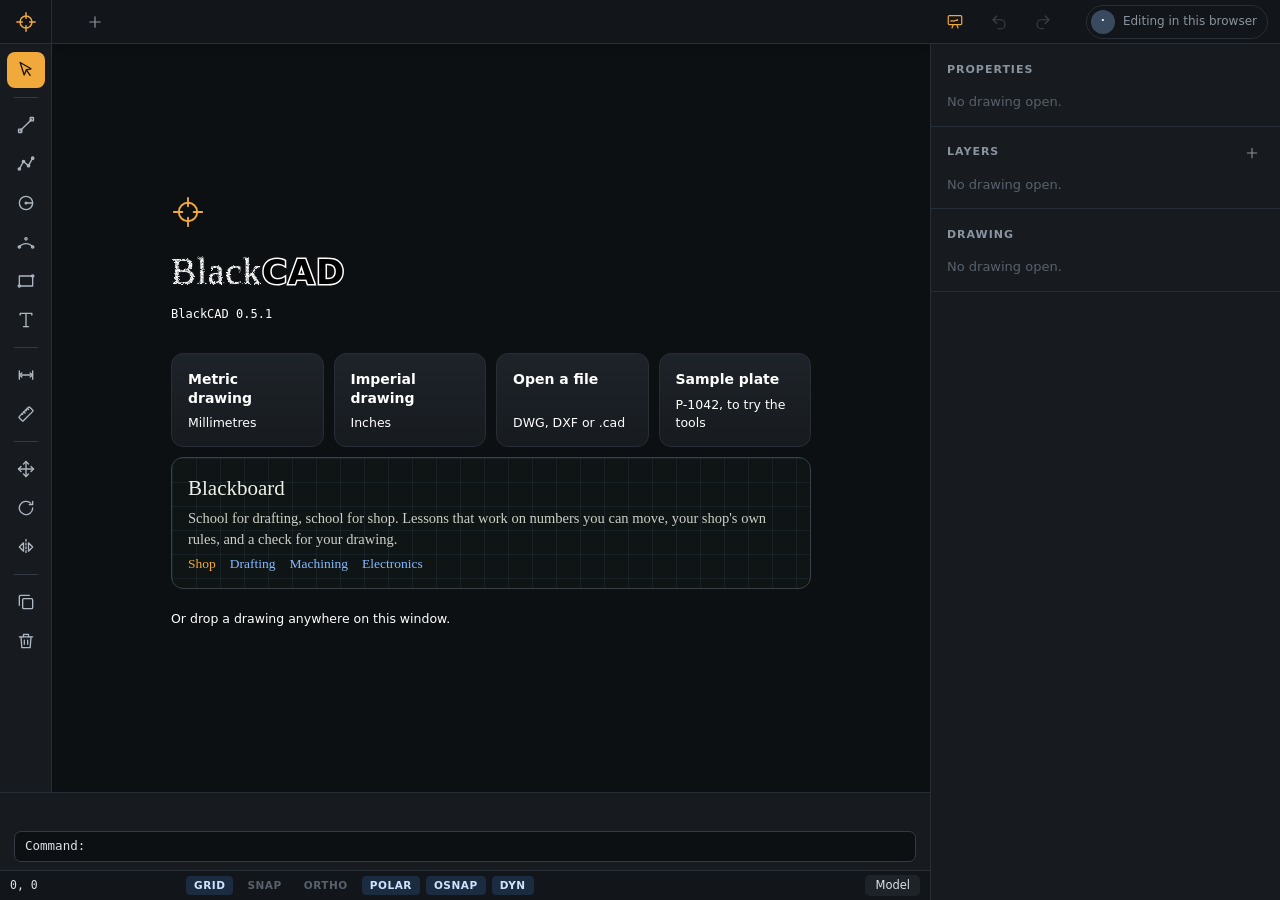
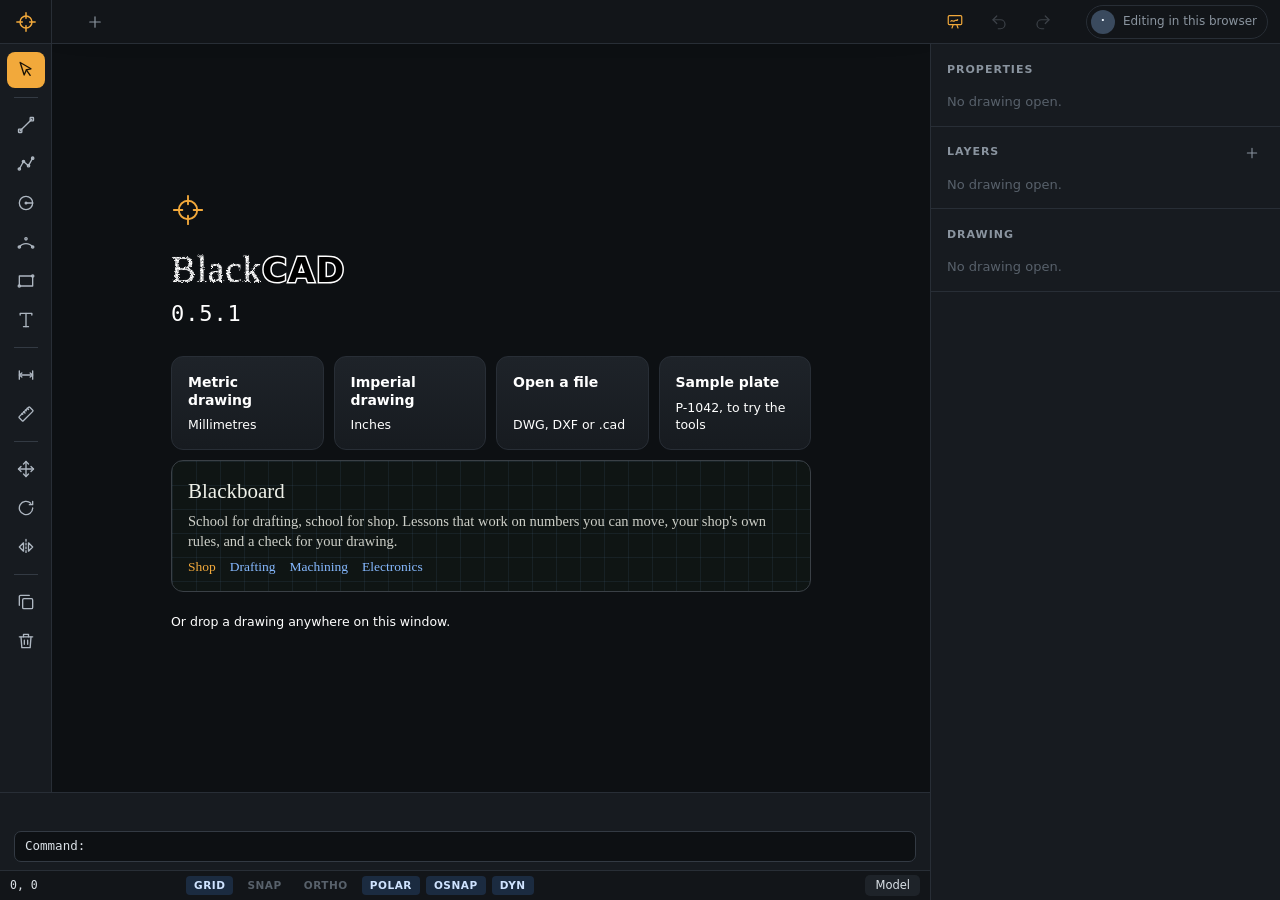
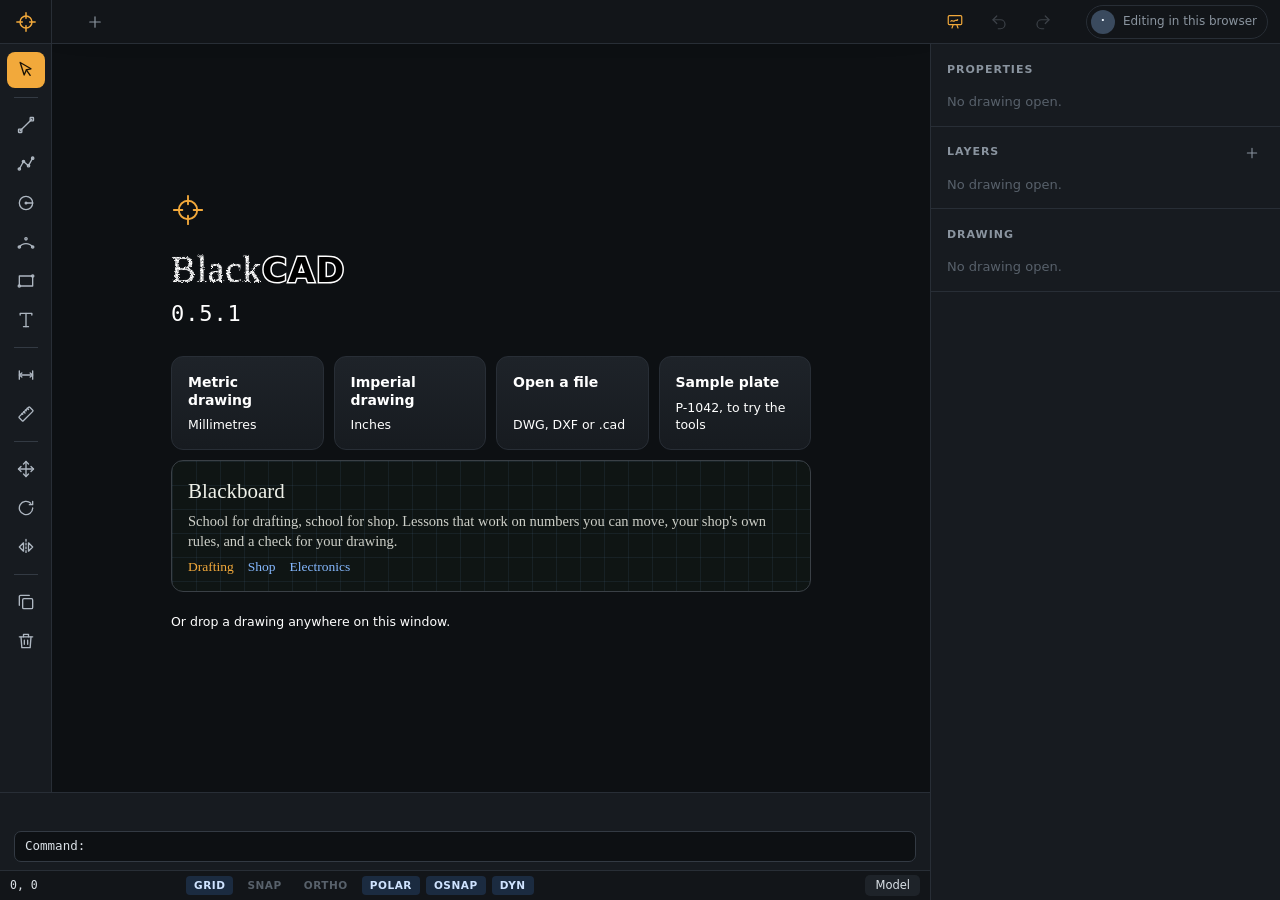
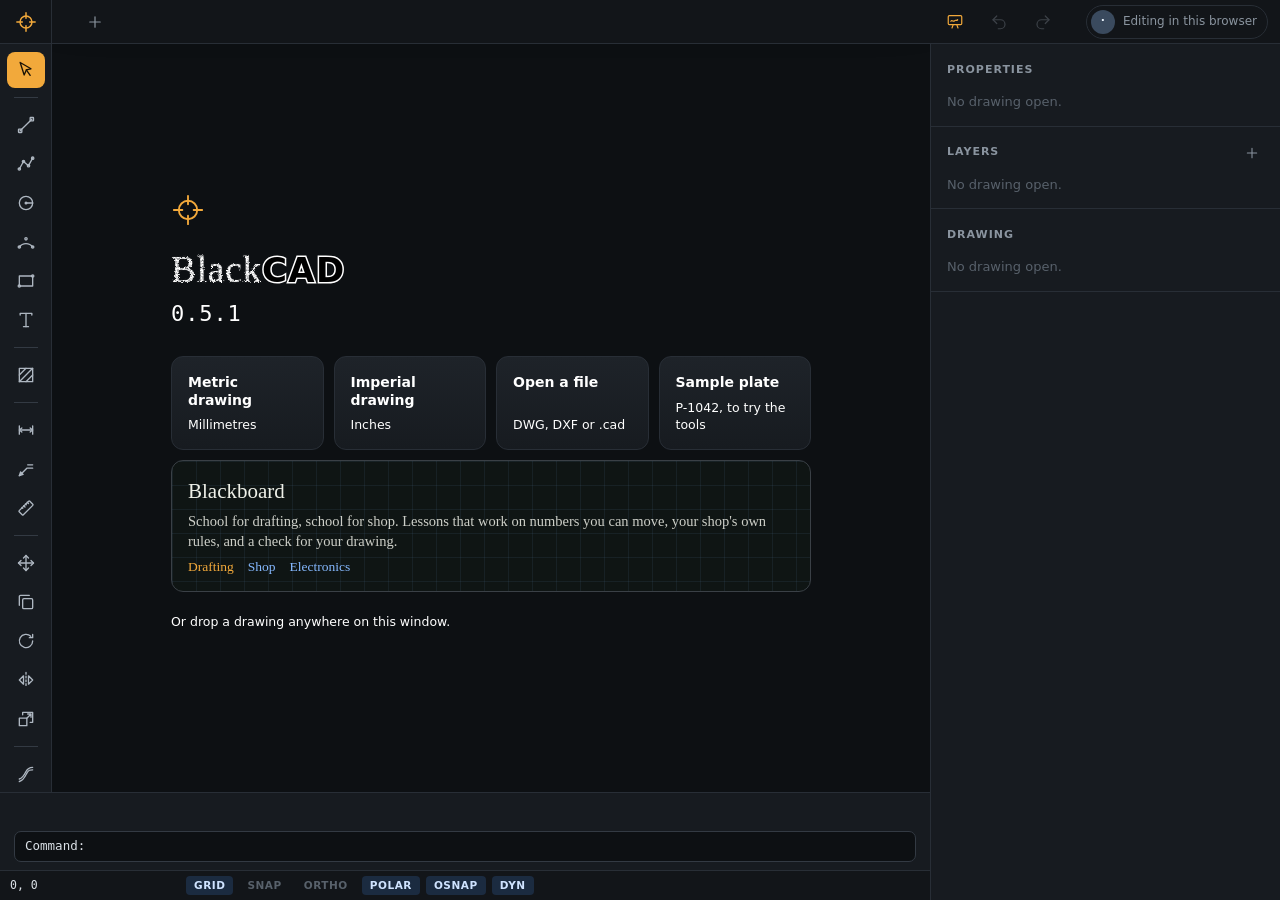
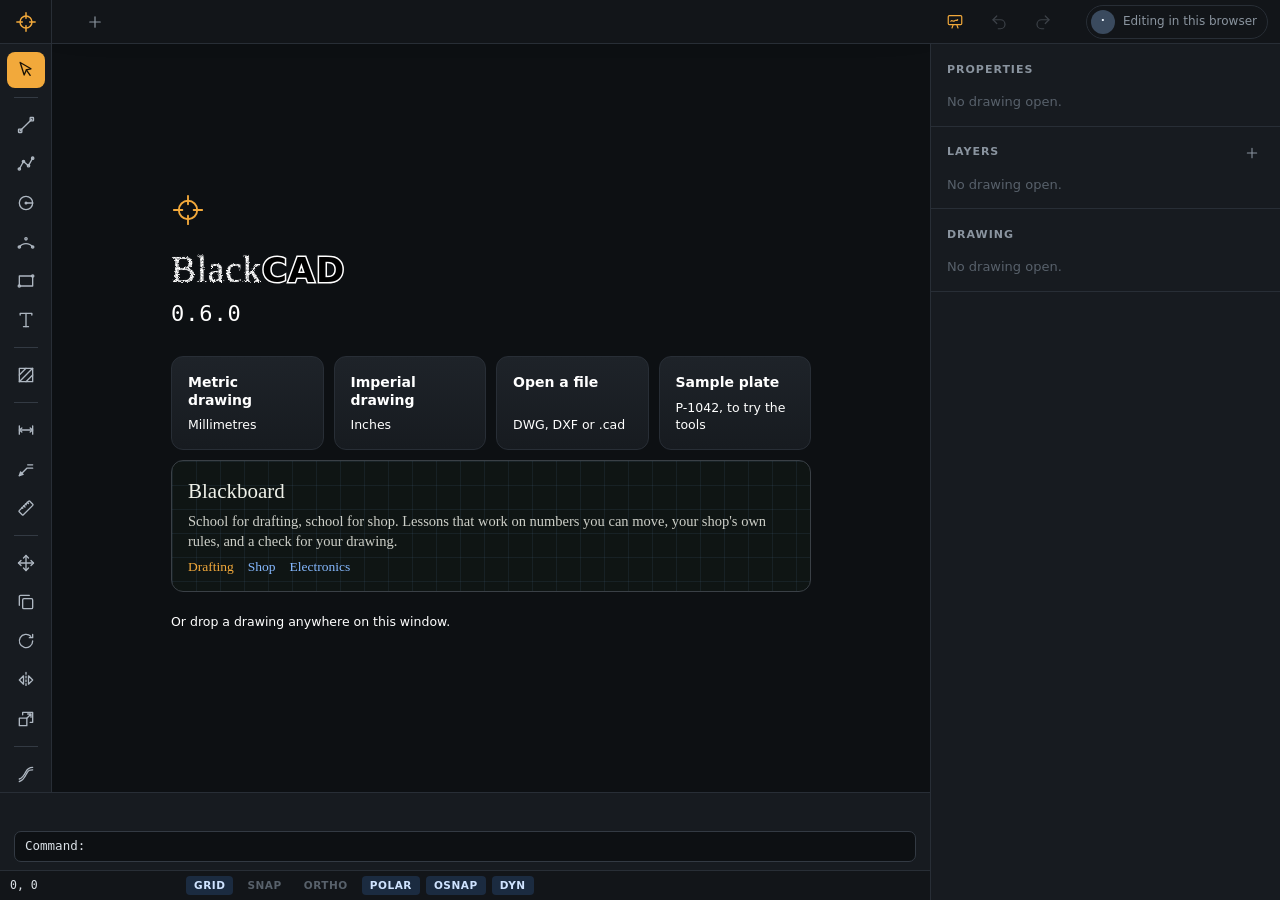
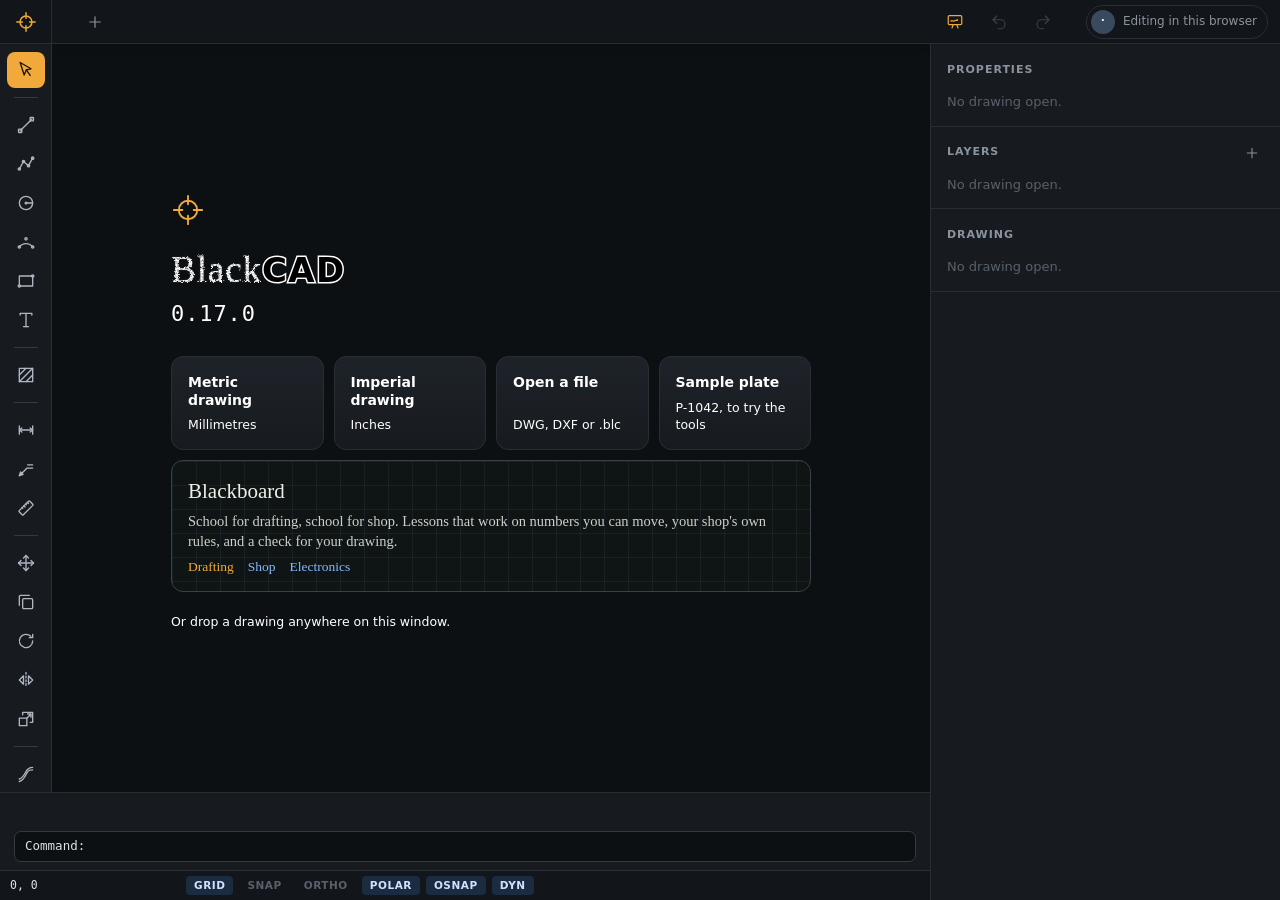
